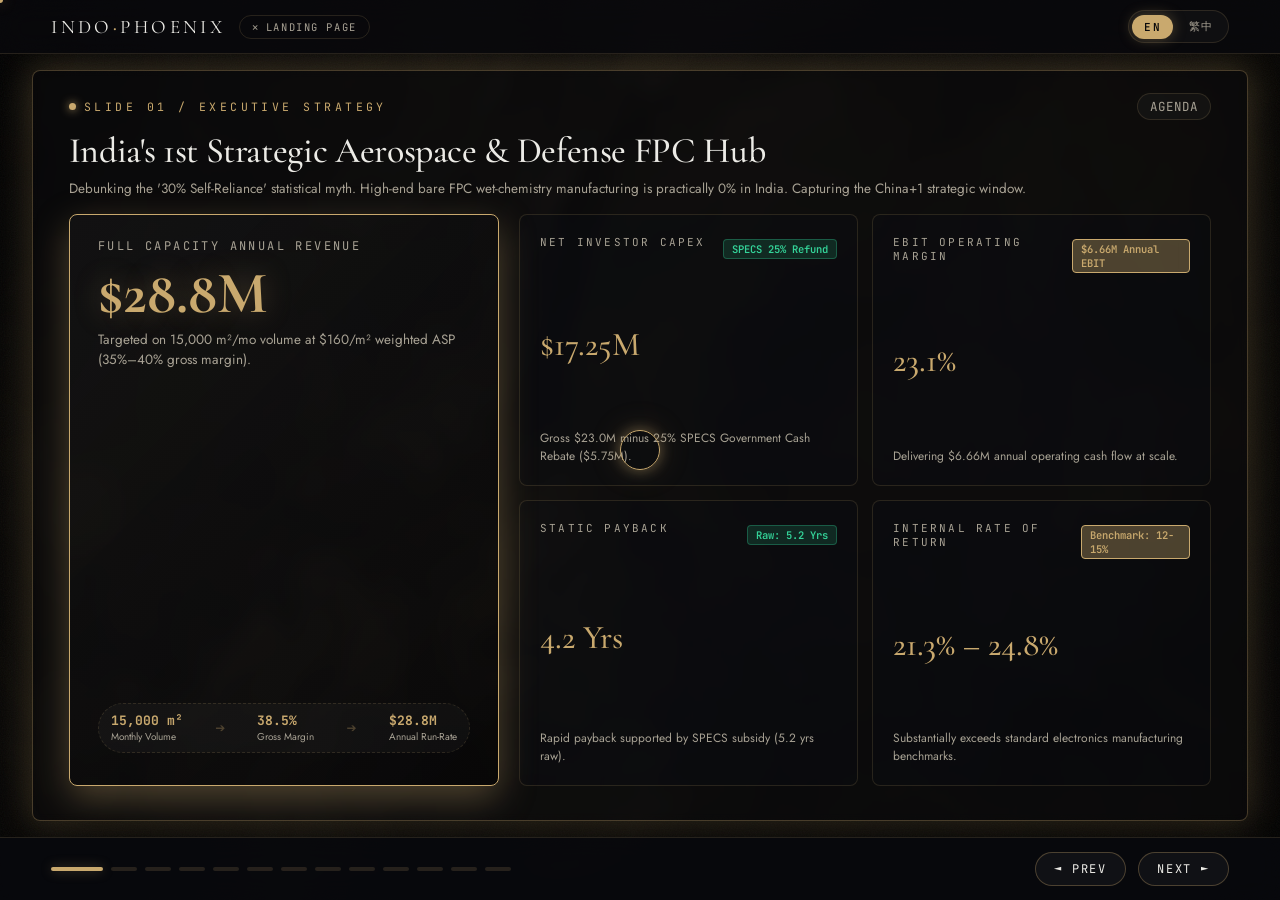
==== presentation.html @ cef413d3 "feat(presentation): hide bottom floating bar across all slides and implement Plan B desktop-only sma" ====
<!DOCTYPE html>
<html lang="en">
<head>
  <meta charset="UTF-8">
  <meta name="viewport" content="width=device-width, initial-scale=1.0">
  <title>Project Indo-Phoenix — Executive Investor Presentation (WebPPT)</title>
  
  <!-- Premium Typography -->
  <link rel="preconnect" href="https://fonts.googleapis.com">
  <link rel="preconnect" href="https://fonts.gstatic.com" crossorigin>
  <link href="https://fonts.googleapis.com/css2?family=Chakra+Petch:ital,wght@0,300;0,400;0,600;0,700;1,400&family=Cormorant+Garamond:ital,wght@0,300;0,500;0,600;1,300&family=JetBrains+Mono:ital,wght@0,300;0,400;0,600;0,700;1,400&family=Jost:wght@200;300;400;500;600;700&family=Noto+Sans+TC:wght@300;400;500;700&family=Space+Grotesk:wght@300;400;500;600;700&display=swap" rel="stylesheet">
  
  <link rel="stylesheet" href="assets/css/base.css">
  
  <style>
    /* ═══════════════════════════════════════════════════════════════
       THEME PALETTES & ADVANCED CSS VARIABLES
       ═══════════════════════════════════════════════════════════════ */
    body[data-template="a"] {
      --bg: #09090b;
      --bg-card: rgba(16, 16, 20, 0.22);
      --bg-card-hover: rgba(201, 169, 110, 0.12);
      --ink: #ecebe6;
      --ink-sub: #a8a294;
      --accent: #c9a96e;
      --accent-glow: rgba(201, 169, 110, 0.35);
      --accent-light: #f2e2c2;
      --line: rgba(201, 169, 110, 0.32);
      --line-subtle: rgba(201, 169, 110, 0.16);
      --font-display: "Cormorant Garamond", Georgia, "Noto Sans TC", serif;
      --font-body: "Jost", "Noto Sans TC", system-ui, sans-serif;
      --font-mono: "JetBrains Mono", monospace;
      --tag-radius: 999px;
      --card-radius: 8px;
    }
    
    body[data-template="b"] {
      --bg: #040813;
      --bg-card: rgba(6, 16, 32, 0.25);
      --bg-card-hover: rgba(79, 209, 197, 0.14);
      --ink: #dce7f0;
      --ink-sub: #829ab1;
      --accent: #4fd1c5;
      --accent-glow: rgba(79, 209, 197, 0.38);
      --accent-light: #a7f3d0;
      --line: rgba(79, 209, 197, 0.35);
      --line-subtle: rgba(79, 209, 197, 0.16);
      --font-display: "Space Grotesk", "Noto Sans TC", sans-serif;
      --font-body: "Space Grotesk", "Noto Sans TC", system-ui, sans-serif;
      --font-mono: "JetBrains Mono", monospace;
      --tag-radius: 3px;
      --card-radius: 3px;
    }
    
    body[data-template="c"] {
      --bg: #06070c;
      --bg-card: rgba(10, 13, 24, 0.25);
      --bg-card-hover: rgba(53, 224, 255, 0.14);
      --ink: #eaf6ff;
      --ink-sub: #7a8fa6;
      --accent: #35e0ff;
      --accent-glow: rgba(53, 224, 255, 0.4);
      --accent-light: #c084fc;
      --line: rgba(94, 214, 255, 0.32);
      --line-subtle: rgba(139, 123, 255, 0.2);
      --font-display: "Chakra Petch", "Noto Sans TC", sans-serif;
      --font-body: "Chakra Petch", "Noto Sans TC", system-ui, sans-serif;
      --font-mono: "JetBrains Mono", monospace;
      --tag-radius: 4px;
      --card-radius: 4px;
    }

    html, body {
      height: 100%;
      overflow: hidden;
      margin: 0;
      padding: 0;
    }

    body {
      background: var(--bg);
      color: var(--ink);
      font-family: var(--font-body);
      display: flex;
      flex-direction: column;
      perspective: 1400px;
      -webkit-font-smoothing: antialiased;
      transition: background 0.6s var(--ease);
    }

    #bg-canvas { position: fixed; inset: 0; width: 100%; height: 100%; z-index: -2; }
    #fx-canvas { position: fixed; inset: 0; width: 100%; height: 100%; z-index: 1; pointer-events: none; }
    .grain {
      position: fixed; inset: 0; z-index: 3; pointer-events: none; opacity: .055;
      background-image: url('data:image/svg+xml;utf8,<svg xmlns="http://www.w3.org/2000/svg" width="240" height="240"><filter id="n"><feTurbulence type="fractalNoise" baseFrequency="0.85" numOctaves="2" stitchTiles="stitch"/></filter><rect width="100%" height="100%" filter="url(%23n)"/></svg>');
    }

    /* ═══════════════════════════════════════════════════════════════
       TOP CONTROL BAR & COCKPIT NAVIGATION
       ═══════════════════════════════════════════════════════════════ */
    .deck-topbar {
      position: relative; z-index: 30;
      display: flex; align-items: center; justify-content: space-between;
      padding: 10px clamp(20px, 4vw, 56px);
      border-bottom: 1px solid var(--line-subtle);
      background: rgba(8, 9, 13, 0.75);
      backdrop-filter: blur(14px);
      -webkit-backdrop-filter: blur(14px);
      flex-shrink: 0;
    }
    .brand-group { display: flex; align-items: center; gap: 14px; }
    .brand-title {
      font-family: var(--font-display);
      font-size: 19px; letter-spacing: 0.18em; text-transform: uppercase;
      font-weight: 400; text-decoration: none; color: var(--ink);
    }
    .brand-title em { color: var(--accent); font-style: normal; font-weight: 600; }
    .btn-exit-landing {
      font-family: var(--font-mono); font-size: 10.5px; letter-spacing: 0.15em;
      text-transform: uppercase; text-decoration: none; color: var(--ink-sub);
      border: 1px solid var(--line-subtle); padding: 4px 12px;
      border-radius: var(--tag-radius); transition: all 0.3s var(--ease);
      display: flex; align-items: center; gap: 6px;
    }
    .btn-exit-landing:hover {
      color: var(--ink); border-color: var(--accent);
      background: rgba(255,255,255,0.04);
    }
    
    .deck-controls { display: flex; align-items: center; gap: 14px; }
    .control-group {
      display: flex; align-items: center; gap: 4px;
      background: rgba(255,255,255,0.03);
      padding: 3px; border-radius: 999px;
      border: 1px solid var(--line-subtle);
    }
    .btn-ctrl {
      background: transparent; border: none; color: var(--ink-sub);
      font-family: var(--font-mono); font-size: 11px; letter-spacing: 0.1em;
      padding: 5px 12px; border-radius: 999px; cursor: pointer;
      transition: all 0.3s var(--ease);
    }
    .btn-ctrl:hover { color: var(--ink); }
    .btn-ctrl.active {
      background: var(--accent); color: var(--bg); font-weight: 600;
      box-shadow: 0 0 14px var(--accent-glow);
    }

    /* ═══════════════════════════════════════════════════════════════
       STAGE & 3D HOLOGRAPHIC STAGE CONTAINER
       ═══════════════════════════════════════════════════════════════ */
    .deck-stage {
      position: relative; z-index: 10;
      flex: 1; display: flex; align-items: center; justify-content: center;
      padding: clamp(10px, 1.8vh, 24px) clamp(16px, 2.5vw, 40px);
      perspective: 1600px;
      overflow: hidden;
      min-height: 0;
    }
    .slide-wrapper {
      width: 100%; max-width: 1360px;
      height: 100%; max-height: calc(100vh - 110px);
      background: var(--bg-card);
      border: 1px solid var(--line);
      border-radius: var(--card-radius);
      box-shadow: 0 24px 80px rgba(0, 0, 0, 0.45), 0 0 36px var(--accent-glow);
      backdrop-filter: blur(4px);
      -webkit-backdrop-filter: blur(4px);
      display: flex; flex-direction: column; justify-content: space-between;
      padding: clamp(20px, 2.4vh, 36px) clamp(24px, 2.8vw, 48px);
      position: relative;
      overflow: hidden;
      transform-style: preserve-3d;
      transition: border-color 0.4s var(--ease), box-shadow 0.4s var(--ease);
    }

    #slideContent {
      flex: 1; display: flex; flex-direction: column; justify-content: space-between;
      min-height: 0;
    }

    /* Slide Header */
    .slide-meta {
      display: flex; align-items: center; justify-content: space-between;
      margin-bottom: 10px; flex-shrink: 0;
    }
    .slide-tag {
      font-family: var(--font-mono); font-size: 11.5px;
      letter-spacing: 0.3em; text-transform: uppercase; color: var(--accent);
      display: flex; align-items: center; gap: 8px;
    }
    .slide-tag::before {
      content: ""; display: inline-block; width: 7px; height: 7px;
      border-radius: 50%; background: var(--accent);
      box-shadow: 0 0 10px var(--accent);
      animation: pulseDot 2s infinite ease-in-out;
    }
    @keyframes pulseDot {
      0%, 100% { transform: scale(1); opacity: 0.8; }
      50% { transform: scale(1.4); opacity: 1; box-shadow: 0 0 14px var(--accent); }
    }
    .slide-page-num {
      font-family: var(--font-mono); font-size: 12.5px; color: var(--ink-sub);
      background: rgba(255,255,255,0.03); padding: 4px 12px;
      border-radius: var(--tag-radius); border: 1px solid var(--line-subtle);
    }

    .slide-title {
      font-family: var(--font-display);
      font-size: clamp(26px, 2.8vw, 42px);
      font-weight: 500; line-height: 1.15;
      letter-spacing: -0.01em; margin-bottom: 8px;
      color: var(--ink); flex-shrink: 0;
    }
    .slide-desc {
      font-size: clamp(13.5px, 1.05vw, 15.5px);
      color: var(--ink-sub); line-height: 1.55; max-width: 1080px;
      margin-bottom: clamp(12px, 1.6vh, 20px); flex-shrink: 0;
    }

    /* ═══════════════════════════════════════════════════════════════
       COMPONENT SYSTEM: FULL-STAGE EXPANSION & RICH TYPOGRAPHY
       ═══════════════════════════════════════════════════════════════ */
    
    /* 1. Hero Showcase (Slide 1) */
    .hero-metric-box {
      flex: 1; display: grid; grid-template-columns: 1.15fr 1.85fr; gap: 20px;
      align-items: stretch; margin-bottom: 12px; min-height: 0;
    }
    .main-anchor-stat {
      background: linear-gradient(135deg, rgba(255, 255, 255, 0.03) 0%, rgba(0, 0, 0, 0.4) 100%);
      border: 1px solid var(--accent);
      border-radius: var(--card-radius);
      padding: clamp(20px, 2.5vh, 32px) clamp(20px, 2.2vw, 30px);
      display: flex; flex-direction: column; justify-content: space-between;
      box-shadow: 0 12px 36px var(--accent-glow);
    }
    .main-stat-label {
      font-family: var(--font-mono); font-size: 12px; letter-spacing: 0.2em;
      text-transform: uppercase; color: var(--ink-sub);
    }
    .main-stat-num {
      font-family: var(--font-display);
      font-size: clamp(48px, 4.6vw, 76px);
      font-weight: 700; color: var(--accent);
      line-height: 0.95; margin: 12px 0 8px 0;
      text-shadow: 0 0 28px var(--accent-glow);
    }
    .main-stat-desc { font-size: 13.5px; color: var(--ink-sub); line-height: 1.5; }

    .sub-stat-grid {
      display: grid; grid-template-columns: repeat(2, 1fr); gap: 14px;
    }
    .stat-card {
      background: rgba(10, 15, 25, 0.2);
      border: 1px solid var(--line-subtle);
      border-radius: var(--card-radius);
      padding: clamp(16px, 2vh, 24px) 20px;
      display: flex; flex-direction: column; justify-content: space-between;
      transition: all 0.3s var(--ease);
    }
    .stat-card:hover {
      background: var(--bg-card-hover); border-color: var(--accent);
      transform: translateY(-2px); box-shadow: 0 8px 24px var(--accent-glow);
    }
    .stat-card-label {
      font-family: var(--font-mono); font-size: 11px; letter-spacing: 0.15em;
      text-transform: uppercase; color: var(--ink-sub);
    }
    .stat-card-value {
      font-family: var(--font-display);
      font-size: clamp(28px, 2.6vw, 42px);
      font-weight: 600; color: var(--ink); line-height: 1; margin: 8px 0 4px 0;
    }
    .stat-card-desc { font-size: 12px; color: var(--ink-sub); line-height: 1.45; }

    /* 2. Product Mix Visual Donut (Slide 7) */
    .product-mix-grid {
      flex: 1; display: grid; grid-template-columns: 1.25fr 1.75fr; gap: 24px;
      align-items: stretch; margin-bottom: 12px; min-height: 0;
    }
    .donut-hero-card {
      background: linear-gradient(135deg, rgba(255,255,255,0.03) 0%, rgba(0,0,0,0.4) 100%);
      border: 1px solid var(--accent); border-radius: var(--card-radius);
      padding: clamp(16px, 2vh, 24px) 24px; display: flex; flex-direction: column;
      justify-content: space-between; box-shadow: 0 12px 36px var(--accent-glow);
    }
    .donut-circle-wrap {
      display: flex; flex-direction: column; align-items: center; justify-content: center;
      margin: 4px 0; position: relative;
    }
    .donut-svg { width: clamp(180px, 15vw, 220px); height: clamp(180px, 15vw, 220px); transform: rotate(-90deg); }
    .donut-bg { fill: none; stroke: rgba(255,255,255,0.05); stroke-width: 13; }
    .donut-segment {
      fill: none; stroke-width: 13; stroke-linecap: round;
      transition: stroke-dasharray 1.2s cubic-bezier(0.16, 1, 0.3, 1);
    }
    .donut-center-text {
      position: absolute; display: flex; flex-direction: column; align-items: center; justify-content: center;
    }
    .donut-center-val {
      font-family: var(--font-display); font-size: clamp(28px, 2.5vw, 38px);
      font-weight: 700; color: var(--accent); line-height: 1; margin-bottom: 2px;
    }
    .donut-center-lbl {
      font-family: var(--font-mono); font-size: 11px; letter-spacing: 0.2em; color: var(--ink-sub); text-transform: uppercase;
    }
    .product-spec-grid {
      display: grid; grid-template-columns: 1fr; gap: 10px;
    }
    .product-spec-card {
      background: rgba(10, 15, 25, 0.2); border: 1px solid var(--line-subtle);
      border-radius: var(--card-radius); padding: clamp(12px, 1.8vh, 18px) 20px;
      display: grid; grid-template-columns: 1.3fr 1fr 1fr 1.1fr; gap: 14px;
      align-items: center; cursor: pointer; transition: all 0.25s var(--ease);
    }
    .product-spec-card:hover, .product-spec-card.active {
      background: var(--bg-card-hover); border-color: var(--accent);
      transform: translateX(4px); box-shadow: 0 4px 18px var(--accent-glow);
    }
    .spec-title-col { display: flex; align-items: center; gap: 10px; }
    .spec-dot { width: 10px; height: 10px; border-radius: 50%; flex-shrink: 0; }
    .spec-name { font-weight: 600; font-size: 14px; color: var(--ink); }
    .spec-pct { font-family: var(--font-mono); font-size: 11.5px; color: var(--ink-sub); }
    .spec-val-num { font-family: var(--font-mono); font-size: 14px; color: var(--ink); font-weight: 600; }
    .spec-val-sub { font-size: 11px; color: var(--ink-sub); }

    /* 3. Space Allocation Area Matrix Tiles (Slide 6 & Slide 8) */
    .space-matrix-grid {
      flex: 1; display: grid; grid-template-columns: repeat(3, 1fr); gap: 14px;
      margin-bottom: 12px; min-height: 0;
    }
    .space-tile-card {
      background: rgba(10, 15, 25, 0.2); border: 1px solid var(--line-subtle);
      border-radius: var(--card-radius); padding: clamp(16px, 2vh, 22px) 18px;
      display: flex; flex-direction: column; justify-content: space-between;
      cursor: pointer; transition: all 0.25s var(--ease);
      position: relative;
    }
    .space-tile-card:hover, .space-tile-card.active {
      background: var(--bg-card-hover); border-color: var(--accent);
      transform: translateY(-3px); box-shadow: 0 8px 24px var(--accent-glow);
    }
    .space-tile-top {
      display: flex; justify-content: space-between; align-items: flex-start; margin-bottom: 6px;
    }
    .space-tile-title { font-size: 14.5px; font-weight: 600; color: var(--ink); }
    .space-tile-area {
      font-family: var(--font-mono); font-size: 16px; font-weight: 700; color: var(--accent);
    }
    .space-tile-std {
      font-family: var(--font-mono); font-size: 11px; color: var(--accent-light);
      background: rgba(255,255,255,0.03); padding: 2px 8px; border-radius: 4px;
      margin-bottom: 6px; display: inline-block;
    }
    .space-tile-desc { font-size: 12.5px; color: var(--ink-sub); line-height: 1.45; }

    /* 4. OpEx Cost Composition Master Grid (Slide 10) */
    .opex-cockpit-grid {
      flex: 1; display: grid; grid-template-columns: 1fr 1fr; gap: 14px;
      margin-bottom: 12px; min-height: 0;
    }
    .opex-cost-card {
      background: rgba(10, 15, 25, 0.2); border: 1px solid var(--line-subtle);
      border-radius: var(--card-radius); padding: clamp(16px, 2vh, 22px) 20px;
      display: flex; flex-direction: column; justify-content: space-between;
      cursor: pointer; transition: all 0.25s var(--ease);
    }
    .opex-cost-card:hover, .opex-cost-card.active {
      background: var(--bg-card-hover); border-color: var(--accent);
      transform: translateY(-2px); box-shadow: 0 6px 20px var(--accent-glow);
    }
    .opex-card-head {
      display: flex; justify-content: space-between; align-items: baseline; margin-bottom: 4px;
    }
    .opex-card-title { font-size: 15px; font-weight: 600; color: var(--ink); }
    .opex-card-pct {
      font-family: var(--font-mono); font-size: 13px; font-weight: 600; color: var(--accent);
    }
    .opex-card-amount {
      font-family: var(--font-display); font-size: 28px; font-weight: 600;
      color: var(--accent); line-height: 1; margin-bottom: 6px;
    }
    .opex-bar-ratio {
      height: 8px; background: rgba(255,255,255,0.06); border-radius: 4px;
      overflow: hidden; display: flex; margin: 8px 0;
    }
    .opex-var-bar { height: 100%; background: #38bdf8; }
    .opex-fix-bar { height: 100%; background: #94a3b8; }
    .opex-ratio-labels {
      display: flex; justify-content: space-between; font-family: var(--font-mono);
      font-size: 11px; color: var(--ink-sub);
    }

    /* 3. VS Matrix (Slide 2 Market Gap Overhaul) */
    .vs-matrix {
      flex: 1; display: grid; grid-template-columns: 1fr 1fr; gap: 24px;
      margin-bottom: 12px; min-height: 0;
    }
    .vs-col {
      border-radius: var(--card-radius); padding: clamp(20px, 2.5vh, 32px) clamp(20px, 2.2vw, 30px);
      background: rgba(255, 255, 255, 0.02);
      border: 1px solid var(--line-subtle);
      display: flex; flex-direction: column; justify-content: space-between;
      transition: all 0.3s var(--ease);
    }
    .vs-col.bad { border-left: 5px solid #ef4444; }
    .vs-col.good {
      border-left: 5px solid var(--accent);
      background: linear-gradient(135deg, rgba(79, 209, 197, 0.06) 0%, rgba(0,0,0,0.35) 100%);
      box-shadow: 0 10px 36px var(--accent-glow);
    }
    .vs-header {
      font-family: var(--font-mono); font-size: 14px; font-weight: 700;
      letter-spacing: 0.15em; text-transform: uppercase; margin-bottom: 16px;
      display: flex; align-items: center; justify-content: space-between;
    }
    .vs-list { list-style: none; display: flex; flex-direction: column; gap: 16px; flex: 1; justify-content: space-around; }
    .vs-item {
      display: flex; align-items: flex-start; gap: 14px;
      font-size: clamp(13.5px, 1.05vw, 15px); line-height: 1.55; color: var(--ink-sub);
    }
    .vs-item strong { color: var(--ink); font-weight: 600; }
    .vs-badge {
      font-family: var(--font-mono); font-size: 11.5px; padding: 4px 10px;
      border-radius: var(--tag-radius); flex-shrink: 0; font-weight: 700;
      letter-spacing: 0.05em; text-transform: uppercase;
    }
    .badge-bad { background: rgba(239, 68, 68, 0.18); color: #f87171; border: 1px solid rgba(239,68,68,0.4); }
    .badge-good { background: var(--accent-glow); color: var(--accent); border: 1px solid var(--accent); }

    /* 4. CapEx & SPECS Comparison Master Cockpit (Slide 9 Overhaul) */
    .capex-cockpit-grid {
      flex: 1; display: grid; grid-template-columns: 1fr; gap: 10px;
      margin-bottom: 12px; min-height: 0;
    }
    .capex-row-card {
      background: rgba(10, 15, 25, 0.2); border: 1px solid var(--line-subtle);
      border-radius: var(--card-radius); padding: clamp(12px, 1.8vh, 18px) 20px;
      display: grid; grid-template-columns: 1.4fr 1fr 1fr 1fr 1.1fr; gap: 14px;
      align-items: center; cursor: pointer; transition: all 0.25s var(--ease);
    }
    .capex-row-card:hover, .capex-row-card.active {
      background: var(--bg-card-hover); border-color: var(--accent);
      transform: translateX(4px); box-shadow: 0 4px 18px var(--accent-glow);
    }
    .capex-title-block { display: flex; align-items: center; gap: 12px; }
    .capex-icon { font-size: 18px; color: var(--accent); }
    .capex-title { font-size: 14.5px; font-weight: 600; color: var(--ink); }
    .capex-pct { font-family: var(--font-mono); font-size: 11.5px; color: var(--ink-sub); }
    .capex-val-col { display: flex; flex-direction: column; }
    .capex-val-num { font-family: var(--font-mono); font-size: 14.5px; font-weight: 600; color: var(--ink); }
    .capex-val-sub { font-size: 11px; color: var(--ink-sub); }
    .capex-val-num.accent { color: var(--accent); font-weight: 700; }
    .capex-val-num.subsidy { color: #34d399; font-weight: 700; }

    /* 5. BEP Master Cockpit (Slide 11 Overhaul) */
    .bep-cockpit-grid {
      flex: 1; display: grid; grid-template-columns: 1.15fr 2fr; gap: 20px;
      align-items: stretch; margin-bottom: 12px; min-height: 0;
    }
    .gauge-card-master {
      background: linear-gradient(135deg, rgba(255,255,255,0.03) 0%, rgba(0,0,0,0.4) 100%);
      border: 1px solid var(--accent); border-radius: var(--card-radius);
      padding: clamp(16px, 2vh, 24px) 20px; display: flex; flex-direction: column;
      justify-content: space-between; box-shadow: 0 12px 36px var(--accent-glow);
      position: relative; overflow: hidden;
    }
    .gauge-card-master::after {
      content: ""; position: absolute; inset: 0;
      background: radial-gradient(circle at top right, var(--accent-glow), transparent 70%);
      pointer-events: none;
    }
    .gauge-main-wrap {
      display: flex; flex-direction: column; align-items: center; justify-content: center;
      margin: 4px 0;
    }
    .gauge-circle {
      position: relative; width: 170px; height: 85px; overflow: hidden;
      display: flex; align-items: flex-end; justify-content: center;
    }
    .gauge-arc {
      width: 170px; height: 170px; border-radius: 50%;
      border: 14px solid rgba(255,255,255,0.05);
      border-top-color: var(--accent); border-left-color: var(--accent);
      position: absolute; top: 0; left: 0;
      transform: rotate(-45deg);
      box-shadow: 0 0 24px var(--accent-glow);
      transition: transform 1.2s cubic-bezier(0.16, 1, 0.3, 1);
    }
    .gauge-value {
      font-family: var(--font-display); font-size: 36px; font-weight: 600;
      color: var(--accent); line-height: 1; z-index: 2; margin-bottom: 4px;
    }
    .gauge-threshold-text {
      font-family: var(--font-mono); font-size: 11px; letter-spacing: 0.15em;
      text-transform: uppercase; color: var(--accent-light); margin-top: 6px;
      text-align: center;
    }

    /* BEP Sensitivity Slider */
    .slider-box {
      margin-top: 10px; padding-top: 10px; border-top: 1px solid rgba(255,255,255,0.08);
    }
    .slider-header {
      display: flex; justify-content: space-between; font-family: var(--font-mono);
      font-size: 11px; color: var(--ink-sub); margin-bottom: 6px;
    }
    .slider-header strong { color: var(--accent); }
    .cockpit-slider {
      width: 100%; -webkit-appearance: none; appearance: none;
      height: 6px; border-radius: 3px; background: rgba(255,255,255,0.1);
      outline: none; transition: background 0.3s;
    }
    .cockpit-slider::-webkit-slider-thumb {
      -webkit-appearance: none; appearance: none;
      width: 16px; height: 16px; border-radius: 50%;
      background: var(--accent); cursor: pointer;
      box-shadow: 0 0 10px var(--accent);
    }
    .slider-result-row {
      display: flex; justify-content: space-between; font-family: var(--font-mono);
      font-size: 11px; color: var(--ink-sub); margin-top: 6px;
    }
    .slider-result-row strong { color: var(--ink); }

    /* 6 Mini Metrics Grid */
    .cockpit-cards-grid {
      display: grid; grid-template-columns: repeat(3, 1fr); gap: 12px;
    }
    .cockpit-mini-card {
      background: rgba(10, 15, 25, 0.2);
      border: 1px solid var(--line-subtle);
      border-radius: var(--card-radius);
      padding: clamp(12px, 1.6vh, 18px) 16px; display: flex; flex-direction: column;
      justify-content: space-between; cursor: pointer;
      transition: all 0.25s var(--ease); position: relative;
    }
    .cockpit-mini-card:hover, .cockpit-mini-card.active {
      background: var(--bg-card-hover); border-color: var(--accent);
      transform: translateY(-2px); box-shadow: 0 6px 20px var(--accent-glow);
    }
    .cockpit-mini-card.active::before {
      content: ""; position: absolute; top: 0; left: 0; right: 0; height: 2px;
      background: var(--accent); box-shadow: 0 0 8px var(--accent);
    }
    .mini-card-header {
      display: flex; justify-content: space-between; align-items: flex-start;
      margin-bottom: 4px;
    }
    .mini-card-label {
      font-family: var(--font-mono); font-size: 10.5px; letter-spacing: 0.15em;
      text-transform: uppercase; color: var(--ink-sub);
    }
    .mini-card-val {
      font-family: var(--font-display); font-size: clamp(22px, 2vw, 28px);
      font-weight: 600; color: var(--accent); line-height: 1; margin-bottom: 4px;
    }
    .mini-card-sub { font-size: 11.5px; color: var(--ink-sub); line-height: 1.35; }

    /* Non-intrusive Contextual Floating Explanation Box */
    
    /* Completely Hide Bottom Floating Explanation Bar (0% layout space used) */
    .cockpit-floating-bar { display: none !important; }

    /* Desktop Smart Hover Tooltip Balloon (Plan B - Zero layout consumption) */
    .card-smart-tooltip {
      position: absolute; bottom: calc(100% + 10px); left: 50%; transform: translateX(-50%) translateY(4px);
      width: clamp(260px, 24vw, 320px); background: rgba(10, 14, 24, 0.95);
      border: 1px solid var(--accent); border-radius: 8px; padding: 10px 14px;
      box-shadow: 0 12px 32px rgba(0,0,0,0.8), 0 0 20px var(--accent-glow);
      backdrop-filter: blur(12px); -webkit-backdrop-filter: blur(12px);
      opacity: 0; pointer-events: none; transition: all 0.25s var(--ease);
      z-index: 50; text-align: left;
    }
    .card-smart-tooltip::after {
      content: ''; position: absolute; top: 100%; left: 50%; transform: translateX(-50%);
      border-width: 6px; border-style: solid;
      border-color: var(--accent) transparent transparent transparent;
    }
    .tooltip-tag {
      font-family: var(--font-mono); font-size: 9.5px; color: var(--accent);
      letter-spacing: 0.1em; text-transform: uppercase; margin-bottom: 4px; display: flex; align-items: center; gap: 4px;
    }
    .tooltip-text { font-size: 11.5px; color: var(--ink); line-height: 1.45; }

    @media (hover: hover) and (pointer: fine) {
      .feature-card-item:hover .card-smart-tooltip,
      .product-spec-card:hover .card-smart-tooltip,
      .space-tile-card:hover .card-smart-tooltip,
      .opex-cost-card:hover .card-smart-tooltip,
      .capex-row-card:hover .card-smart-tooltip,
      .cockpit-mini-card:hover .card-smart-tooltip {
        opacity: 1; transform: translateX(-50%) translateY(0); pointer-events: auto;
      }
    }
    @media (hover: none), (pointer: coarse), (max-width: 768px) {
      .card-smart-tooltip { display: none !important; }
    }

    .cockpit-floating-bar {
      margin-top: 10px; background: linear-gradient(90deg, rgba(201,169,110,0.08) 0%, rgba(20,24,36,0.5) 100%);
      border: 1px solid var(--line-subtle); border-left: 3px solid var(--accent);
      border-radius: var(--card-radius); padding: 10px 18px;
      display: flex; align-items: center; gap: 14px;
      transition: all 0.3s var(--ease); flex-shrink: 0;
    }
    .floating-bar-icon {
      font-size: 16px; color: var(--accent); flex-shrink: 0;
    }
    .floating-bar-text {
      font-size: 13px; color: var(--ink-sub); line-height: 1.5;
    }
    .floating-bar-text strong { color: var(--ink); font-weight: 600; }

    /* 6. Multi-Step Flow Pipeline & Roadmap Timeline (Slide 12) */
    .flow-pipeline {
      flex: 1; display: grid; grid-template-columns: repeat(4, 1fr); gap: 14px;
      margin-bottom: 12px; min-height: 0;
    }
    .flow-card {
      background: rgba(255, 255, 255, 0.02);
      border: 1px solid var(--line-subtle);
      border-radius: var(--card-radius); padding: clamp(18px, 2.2vh, 26px) 18px;
      display: flex; flex-direction: column; justify-content: space-between;
      position: relative; transition: all 0.3s var(--ease);
    }
    .flow-card:hover {
      background: var(--bg-card-hover); border-color: var(--accent);
      transform: translateY(-4px); box-shadow: 0 10px 30px var(--accent-glow);
    }
    .flow-step-num {
      font-family: var(--font-mono); font-size: 26px; font-weight: 700;
      color: var(--accent); line-height: 1; margin-bottom: 8px; opacity: 0.9;
    }
    .flow-title { font-size: 15px; font-weight: 600; margin-bottom: 6px; color: var(--ink); }
    .flow-desc { font-size: 13px; color: var(--ink-sub); line-height: 1.5; }

    /* 6. Feature Cards Grid (Slide 3 Market Verticals, Slide 4 Moats, Slide 5 AI) */
    .feature-cards-grid {
      flex: 1; display: grid; grid-template-columns: repeat(auto-fit, minmax(280px, 1fr)); gap: clamp(10px, 1.4vw, 16px);
      margin-bottom: clamp(6px, 1vh, 12px); min-height: 0;
    }
    .feature-card-item {
      background: rgba(10, 15, 25, 0.2); border: 1px solid var(--line-subtle);
      border-radius: var(--card-radius); padding: clamp(12px, 1.6vh, 20px) clamp(14px, 1.5vw, 20px);
      display: flex; flex-direction: column; justify-content: space-between;
      cursor: pointer; transition: all 0.25s var(--ease); min-height: 0; position: relative;
    }
    .feature-card-item:hover, .feature-card-item.active {
      background: var(--bg-card-hover); border-color: var(--accent);
      transform: translateY(-3px); box-shadow: 0 8px 24px var(--accent-glow);
    }
    .feature-card-top { display: flex; align-items: center; justify-content: space-between; margin-bottom: 6px; }
    .feature-card-icon { font-size: 20px; display: flex; align-items: center; }
    .feature-card-tag { font-family: var(--font-mono); font-size: 10.5px; color: var(--accent); background: rgba(255,255,255,0.04); padding: 2px 8px; border-radius: 4px; }
    .feature-card-title { font-size: clamp(14px, 1.2vw, 16px); font-weight: 600; color: var(--ink); margin-bottom: 4px; }
    .feature-card-desc { font-size: clamp(11.5px, 0.95vw, 13px); color: var(--ink-sub); line-height: 1.45; }

    /* Non-Fullscreen Vertical Space Defense */
    @media (max-height: 860px) {
      .slide-desc { margin-bottom: 6px; font-size: 12.5px; line-height: 1.35; }
      .agenda-matrix-grid { gap: 8px; margin-bottom: 6px; }
      .agenda-act-card { padding: 8px 14px; }
      .agenda-act-head { margin-bottom: 2px; }
      .agenda-act-badge { font-size: 9.5px; padding: 1px 6px; }
      .agenda-act-title { font-size: 13.5px; margin-bottom: 2px; }
      .agenda-act-desc { font-size: 11px; line-height: 1.3; }
      .agenda-act-subitems { margin-top: 4px; padding-top: 4px; gap: 2px; }
      .agenda-subitem { font-size: 10px; }
      .blueprint-thumb-box { height: 75px; margin: 4px 0; }
      .buyer-pills-row { margin: 4px 0; gap: 4px; }
      .buyer-pill { font-size: 9.5px; padding: 2px 5px; }
      .buyer-data-matrix { margin-top: 4px; padding: 4px 6px; }
      .buyer-data-val { font-size: 11.5px; }
      .buyer-data-lbl { font-size: 9px; }
      .cockpit-floating-bar { padding: 5px 12px; margin-top: 4px; }
      .floating-bar-text { font-size: 11.5px; }
    }

    /* 7. Action Hub Call-To-Action Box (Slide 13) */
    .cta-hub-box {
      flex: 1; background: linear-gradient(135deg, rgba(201,169,110,.12) 0%, rgba(20,20,28,.8) 100%);
      border: 1px solid var(--accent); border-radius: var(--card-radius);
      padding: clamp(24px, 3.5vh, 48px) 36px; display: flex; flex-direction: column; align-items: center;
      justify-content: center; text-align: center; box-shadow: 0 16px 48px var(--accent-glow);
      margin-bottom: 12px; min-height: 0;
    }
    .cta-hub-title { font-family: var(--font-display); font-size: clamp(28px, 2.8vw, 38px); color: var(--ink); margin-bottom: 14px; }
    .cta-hub-desc { font-size: 15.5px; color: var(--ink-sub); max-width: 780px; line-height: 1.7; margin-bottom: 28px; }
    .cta-btn-group { display: flex; gap: 16px; flex-wrap: wrap; justify-content: center; }
    .btn-cta-primary {
      background: var(--accent); color: var(--bg); font-family: var(--font-mono);
      font-size: 12px; font-weight: 600; letter-spacing: 0.15em; text-transform: uppercase;
      padding: 12px 28px; border-radius: var(--tag-radius); border: none; cursor: pointer;
      box-shadow: 0 0 20px var(--accent-glow); transition: all 0.3s var(--ease);
      text-decoration: none;
    }
    .btn-cta-primary:hover { background: #fff; color: #000; box-shadow: 0 0 28px rgba(255,255,255,0.7); }

    /* Slide 01 Mini KPI Pathway & Benchmark Badges */
    .mini-kpi-pathway {
      display: flex; align-items: center; justify-content: space-between;
      background: rgba(255,255,255,0.03); border: 1px dashed var(--line-subtle);
      border-radius: var(--tag-radius); padding: 8px 12px; margin: 10px 0;
    }
    .kpi-step { display: flex; flex-direction: column; }
    .kpi-step-val { font-family: var(--font-mono); font-size: 13px; font-weight: 700; color: var(--accent); }
    .kpi-step-lbl { font-size: 10px; color: var(--ink-sub); }
    .kpi-arrow { color: var(--line); font-size: 12px; }

    .stat-benchmark-tag {
      font-family: var(--font-mono); font-size: 10.5px; font-weight: 600;
      padding: 2px 8px; border-radius: 4px; display: inline-flex; align-items: center; gap: 4px;
      margin-top: 4px;
    }
    .tag-positive { background: rgba(52, 211, 153, 0.15); color: #34d399; border: 1px solid rgba(52, 211, 153, 0.3); }
    .tag-accent { background: var(--accent-glow); color: var(--accent); border: 1px solid var(--accent); }

    /* Slide 02 Visual Comparison Bars & Metrics Meter */
    .vs-metric-row {
      display: flex; flex-direction: column; gap: 4px; margin-top: 6px;
    }
    .vs-bar-track {
      width: 100%; height: 6px; background: rgba(255,255,255,0.04);
      border-radius: 3px; overflow: hidden; position: relative;
    }
    .vs-bar-bad { height: 100%; width: 90%; background: #ef4444; border-radius: 3px; }
    .vs-bar-good { height: 100%; width: 15%; background: var(--accent); border-radius: 3px; box-shadow: 0 0 10px var(--accent); }

    /* Slide 03 Buyer Logos, Demand Pills & Target Metrics */
    .buyer-category-block { margin: 6px 0; }
    .buyer-category-lbl { font-family: var(--font-mono); font-size: 10px; color: var(--accent); letter-spacing: 0.1em; text-transform: uppercase; margin-bottom: 4px; }
    .buyer-pills-row {
      display: flex; flex-wrap: wrap; gap: 4px; margin-bottom: 6px;
    }
    .buyer-pill {
      font-family: var(--font-mono); font-size: 10.5px; font-weight: 600;
      background: rgba(255,255,255,0.04); border: 1px solid var(--line-subtle);
      padding: 2px 7px; border-radius: 4px; color: var(--ink);
      transition: all 0.2s var(--ease);
    }
    .buyer-pill:hover { border-color: var(--accent); background: rgba(255,255,255,0.08); }
    .buyer-pill.tier1 { border-color: rgba(201,169,110,0.5); color: var(--accent); background: var(--accent-glow); }
    .buyer-pill.ems { border-color: rgba(56,189,248,0.4); color: #38bdf8; background: rgba(56,189,248,0.08); }

    /* CAD Blueprint Sample Preview Thumbnails (Slide 03) - Elastic Responsive */
    .blueprint-thumb-box {
      width: 100%; height: clamp(75px, 11vh, 125px); border-radius: 6px; overflow: hidden;
      margin: clamp(6px, 1vh, 10px) 0; border: 1px solid var(--line-subtle); position: relative;
      background: #020617; cursor: zoom-in;
    }
    .blueprint-thumb-img {
      width: 100%; height: 100%; object-fit: cover; object-position: center;
      transition: transform 0.4s var(--ease), opacity 0.3s var(--ease); opacity: 0.88;
    }
    .blueprint-thumb-box:hover .blueprint-thumb-img {
      transform: scale(1.04); opacity: 1;
    }
    .blueprint-zoom-badge {
      position: absolute; bottom: 4px; right: 6px;
      font-family: var(--font-mono); font-size: 9.5px;
      background: rgba(0,0,0,0.8); color: var(--accent);
      padding: 2px 6px; border-radius: 3px; border: 1px solid var(--line-subtle);
      pointer-events: none;
    }

    /* Full-Screen Sample Image Lightbox Modal */
    .image-modal-backdrop {
      position: fixed; inset: 0; z-index: 120;
      background: rgba(0, 0, 0, 0.88); backdrop-filter: blur(16px);
      -webkit-backdrop-filter: blur(16px);
      display: flex; align-items: center; justify-content: center;
      padding: 24px; opacity: 0; pointer-events: none;
      transition: opacity 0.35s var(--ease);
    }
    .image-modal-backdrop.is-open {
      opacity: 1; pointer-events: auto;
    }
    .image-modal-card {
      max-width: 92vw; max-height: 90vh;
      background: rgba(10, 12, 18, 0.95);
      border: 1px solid var(--accent); border-radius: var(--card-radius);
      box-shadow: 0 24px 80px rgba(0, 0, 0, 0.9), 0 0 40px var(--accent-glow);
      padding: 16px; position: relative; display: flex; flex-direction: column;
      align-items: center;
    }
    .image-modal-img {
      max-width: 88vw; max-height: 78vh; object-fit: contain;
      border-radius: 6px; border: 1px solid rgba(255,255,255,0.08);
    }
    .image-modal-caption {
      font-family: var(--font-mono); font-size: 12px; color: var(--accent);
      margin-top: 10px; letter-spacing: 0.1em;
    }

    /* Top Nav Agenda Quick Jump Button */
    .btn-agenda-quick {
      display: flex; align-items: center; gap: 6px;
      background: rgba(255,255,255,0.04); border: 1px solid var(--line-subtle);
      color: var(--ink-sub); font-family: var(--font-mono); font-size: 11px;
      padding: 5px 12px; border-radius: 999px; cursor: pointer;
      transition: all 0.3s var(--ease); margin-right: 8px;
    }
    .btn-agenda-quick:hover {
      background: var(--accent-glow); border-color: var(--accent); color: var(--accent);
    }
    .buyer-data-matrix {
      display: grid; grid-template-columns: 1fr 1fr; gap: 8px;
      background: rgba(0,0,0,0.25); border: 1px solid var(--line-subtle);
      border-radius: 6px; padding: 8px 10px; margin-top: 10px;
    }
    .buyer-data-item { display: flex; flex-direction: column; }
    .buyer-data-val { font-family: var(--font-mono); font-size: 13px; font-weight: 700; color: var(--accent); }
    .buyer-data-lbl { font-size: 10.5px; color: var(--ink-sub); }

    /* Card Detail Hover Indicator & Interactive Modal */
    .stat-card.has-info, .main-anchor-stat.has-info, .flow-card.has-info {
      cursor: pointer; position: relative;
    }
    .info-hint-icon {
      position: absolute; top: 12px; right: 12px;
      font-size: 11px; font-family: var(--font-mono); color: var(--accent);
      background: rgba(255,255,255,0.04); border: 1px solid var(--line-subtle);
      width: 20px; height: 20px; border-radius: 50%; display: flex;
      align-items: center; justify-content: center; opacity: 0.7;
      transition: all 0.3s var(--ease);
    }
    .stat-card:hover .info-hint-icon, .main-anchor-stat:hover .info-hint-icon {
      opacity: 1; border-color: var(--accent); background: var(--accent); color: var(--bg);
      box-shadow: 0 0 10px var(--accent-glow);
    }

    /* Executive Detail Modal Overlay */
    .deck-modal-backdrop {
      position: fixed; inset: 0; z-index: 100;
      background: rgba(0, 0, 0, 0.75); backdrop-filter: blur(12px);
      -webkit-backdrop-filter: blur(12px);
      display: flex; align-items: center; justify-content: center;
      padding: 24px; opacity: 0; pointer-events: none;
      transition: opacity 0.35s var(--ease);
    }
    .deck-modal-backdrop.is-open {
      opacity: 1; pointer-events: auto;
    }
    .deck-modal-card {
      width: 100%; max-width: 640px;
      background: linear-gradient(135deg, rgba(20, 24, 36, 0.95) 0%, rgba(10, 12, 18, 0.98) 100%);
      border: 1px solid var(--accent);
      border-radius: var(--card-radius);
      box-shadow: 0 24px 80px rgba(0, 0, 0, 0.8), 0 0 40px var(--accent-glow);
      padding: 36px 32px; position: relative;
      transform: scale(0.92) translateY(20px);
      transition: transform 0.35s var(--ease);
    }
    .deck-modal-backdrop.is-open .deck-modal-card {
      transform: scale(1) translateY(0);
    }
    .modal-close-btn {
      position: absolute; top: 18px; right: 18px;
      background: transparent; border: 1px solid var(--line-subtle);
      color: var(--ink-sub); font-family: var(--font-mono); font-size: 13px;
      width: 32px; height: 32px; border-radius: 50%; cursor: pointer;
      display: flex; align-items: center; justify-content: center;
      transition: all 0.3s var(--ease);
    }
    .modal-close-btn:hover {
      border-color: var(--accent); color: var(--ink); background: rgba(255,255,255,0.06);
    }
    .modal-tag {
      font-family: var(--font-mono); font-size: 11px; letter-spacing: 0.25em;
      text-transform: uppercase; color: var(--accent); margin-bottom: 10px;
    }
    .modal-title {
      font-family: var(--font-display); font-size: 28px; font-weight: 500;
      color: var(--ink); margin-bottom: 16px; line-height: 1.2;
    }
    .modal-stat-badge {
      display: inline-flex; align-items: baseline; gap: 8px;
      background: rgba(255,255,255,0.04); border: 1px solid var(--line-subtle);
      padding: 8px 16px; border-radius: var(--tag-radius); margin-bottom: 20px;
    }
    .modal-stat-badge .val {
      font-family: var(--font-display); font-size: 30px; color: var(--accent); font-weight: 600;
    }
    .modal-stat-badge .lbl {
      font-family: var(--font-mono); font-size: 11.5px; color: var(--ink-sub); text-transform: uppercase;
    }
    .modal-body-text {
      font-size: 14.5px; color: var(--ink-sub); line-height: 1.7;
      padding-top: 16px; border-top: 1px solid rgba(255,255,255,0.08);
    }
    .modal-body-text strong { color: var(--ink); font-weight: 500; }
    .modal-source-ref {
      margin-top: 20px; font-family: var(--font-mono); font-size: 11px;
      color: var(--accent); opacity: 0.85; display: flex; align-items: center; gap: 6px;
    }

    /* Generic Card */
    .stat-card {
      background: rgba(10, 15, 25, 0.18);
      border: 1px solid var(--line-subtle);
      border-radius: var(--card-radius);
      padding: 20px; transition: all 0.3s var(--ease);
      display: flex; flex-direction: column; justify-content: space-between;
    }
    .stat-card:hover {
      background: var(--bg-card-hover); border-color: var(--accent);
      transform: translateY(-3px); box-shadow: 0 8px 24px var(--accent-glow);
    }
    .stat-card-label {
      font-family: var(--font-mono); font-size: 11px;
      letter-spacing: 0.2em; text-transform: uppercase; color: var(--ink-sub);
      margin-bottom: 8px;
    }
    .stat-card-value {
      font-family: var(--font-display); font-size: clamp(28px, 2.6vw, 38px);
      font-weight: 500; color: var(--accent); line-height: 1.0; margin-bottom: 8px;
      display: flex; align-items: baseline;
    }
    .stat-card-unit {
      font-size: 13px; font-weight: 300; color: var(--ink-sub); margin-left: 6px;
      font-family: var(--font-body);
    }
    .stat-card-desc { font-size: 12px; color: var(--ink-sub); line-height: 1.45; }

    /* ═══════════════════════════════════════════════════════════════
       DECK NAVIGATION FOOTER
       ═══════════════════════════════════════════════════════════════ */
    .deck-footer {
      position: relative; z-index: 30;
      display: flex; align-items: center; justify-content: space-between;
      padding: 14px clamp(20px, 4vw, 56px);
      background: rgba(8, 9, 13, 0.85);
      border-top: 1px solid var(--line-subtle);
      backdrop-filter: blur(12px);
    }
    .timeline-steps { display: flex; align-items: center; gap: 8px; }
    .step-pill {
      height: 4px; border-radius: 2px;
      background: var(--line-subtle); width: 26px;
      transition: all 0.4s var(--ease); cursor: pointer;
    }
    .step-pill.active {
      background: var(--accent); width: 52px;
      box-shadow: 0 0 12px var(--accent-glow);
    }
    .nav-actions { display: flex; align-items: center; gap: 12px; }
    .btn-nav {
      background: rgba(255, 255, 255, 0.04);
      border: 1px solid var(--line);
      color: var(--ink);
      font-family: var(--font-mono); font-size: 12px; letter-spacing: 0.15em;
      padding: 8px 18px; border-radius: var(--tag-radius);
      cursor: pointer; transition: all 0.3s var(--ease);
    }
    .btn-nav:hover {
      background: var(--accent); color: var(--bg);
      box-shadow: 0 0 16px var(--accent-glow);
    }
  </style>
</head>
<body data-template="a">
  <canvas id="bg-canvas"></canvas>
  <canvas id="fx-canvas"></canvas>
  <div class="grain"></div>

  <!-- Top Control Bar -->
  <header class="deck-topbar">
    <div class="brand-group">
      <a class="brand-title" href="index.html">INDO<em>·</em>PHOENIX</a>
      <a class="btn-exit-landing" id="btnExitLanding" href="template-a.html">✕ <span data-i18n="exitLanding">Landing Page</span></a>
    </div>

    <div class="deck-controls">
      <!-- Bilingual Language Toggle (Preserves active theme) -->
      <div class="control-group">
        <button class="btn-ctrl active" id="btn-lang-en" onclick="setLang('en')">EN</button>
        <button class="btn-ctrl" id="btn-lang-zh" onclick="setLang('zh')">繁中</button>
      </div>
    </div>
  </header>

  <!-- Presentation Stage Area -->
  <main class="deck-stage">
    <div class="slide-wrapper" id="slideWrapper">
      <div class="scan-beam" id="scanBeam"></div>
      
      <!-- Dynamic Slide Content (10 Distinct Archetypes) -->
      <div id="slideContent"></div>
    </div>
  </main>

  <!-- Executive Detail Modal Container -->
  <div class="deck-modal-backdrop" id="deckModal" onclick="closeDetailModal(event)">
    <div class="deck-modal-card" onclick="event.stopPropagation()">
      <button class="modal-close-btn" onclick="closeDetailModal()">✕</button>
      <div class="modal-tag" id="modalTag">EXECUTIVE NOTE / 決策指標依據</div>
      <div class="modal-title" id="modalTitle">Financial Indicator</div>
      <div class="modal-stat-badge">
        <span class="val" id="modalVal">$0</span>
        <span class="lbl" id="modalLbl">BENCHMARK</span>
      </div>
      <div class="modal-body-text" id="modalText">
        Strategic Explanation text from Google Sheet FPC Factory Model.
      </div>
      <div class="modal-source-ref">
        <span>●</span>
        <span id="modalSource">FPC Factory Model SSOT</span>
      </div>
    </div>
  </div>

  <!-- High-Res Sample Image Lightbox Modal -->
  <div class="image-modal-backdrop" id="imageModal" onclick="closeImageModal(event)">
    <div class="image-modal-card" onclick="event.stopPropagation()">
      <button class="modal-close-btn" onclick="closeImageModal()">✕</button>
      <img id="imageModalImg" class="image-modal-img" src="" alt="High Res Sample" />
      <div id="imageModalCaption" class="image-modal-caption">SAMPLE PREVIEW</div>
    </div>
  </div>

  <!-- Deck Navigation Footer -->
  <footer class="deck-footer">
    <div class="timeline-steps" id="timelineSteps"></div>
    <div class="nav-actions">
      <button class="btn-nav" onclick="prevSlide()" data-i18n="btnPrev">◄ PREV</button>
      <button class="btn-nav" onclick="nextSlide()" data-i18n="btnNext">NEXT ►</button>
    </div>
  </footer>

  <!-- Core Libraries -->
  <script src="https://cdnjs.cloudflare.com/ajax/libs/three.js/r128/three.min.js"></script>
  <script src="https://cdnjs.cloudflare.com/ajax/libs/gsap/3.12.5/gsap.min.js"></script>
  <script src="assets/js/data.js"></script>
  <script src="assets/js/content-engine.js"></script>
  <script src="assets/js/app.js"></script>

  <!-- Dynamic SSOT Presentation Deck Engine -->
  <script>
    // SSOT Data Accessor
    function getLiveStat(key, fallback) {
      if (window.IPX_DATA && window.IPX_DATA.stats && window.IPX_DATA.stats[key] !== undefined) {
        return window.IPX_DATA.stats[key];
      }
      return fallback;
    }

    function getI18NDeck() {
      const revAnnual = (getLiveStat("annualRevenue", 28800000) / 1000000).toFixed(1);
      const capMonthly = Number(getLiveStat("capacityMonthlyM2", 15000)).toLocaleString();
      const capAnnual = Number(getLiveStat("annualVolumeM2", 180000)).toLocaleString();
      const weightedPrice = getLiveStat("weightedPrice", 160);
      const netCapEx = (getLiveStat("netCapex", 17250000) / 1000000).toFixed(2);
      const totCapEx = (getLiveStat("totalCapex", 23000000) / 1000000).toFixed(1);
      const specsSub = (getLiveStat("specsSubsidy", 5750000) / 1000000).toFixed(2);
      const ebitMarg = Number(getLiveStat("ebitMargin", 23.1)).toFixed(1);
      const ebitMo = (getLiveStat("ebitMonthly", 555000) / 1000).toFixed(0);
      const opexMo = (getLiveStat("monthlyOpex", 1845000) / 1000000).toFixed(3);
      const bepUtil = Number(getLiveStat("bep", 50.8)).toFixed(1);
      const bepRev = (getLiveStat("bepRevenue", 1218543) / 1000000).toFixed(2);
      const irrRange = `${getLiveStat("irrLow", 21.3)}% – ${getLiveStat("irrHigh", 24.8)}%`;
      const paybackYrs = getLiveStat("payback", 4.2);
      const paybackNoSub = getLiveStat("paybackRaw", 5.2);
      const totalArea = Number(getLiveStat("factoryArea", 13000)).toLocaleString();

      return {
        en: {
          exitLanding: "Landing Page",
          btnPrev: "◄ PREV",
          btnNext: "NEXT ►",
          slides: [
            // Slide 01: Executive Vision & Anchor
            {
              type: "hero-showcase",
              tag: "SLIDE 01 / EXECUTIVE STRATEGY",
              title: "India's 1st Strategic Aerospace & Defense FPC Hub",
              desc: "Debunking the '30% Self-Reliance' statistical myth. High-end bare FPC wet-chemistry manufacturing is practically 0% in India. Capturing the China+1 strategic window.",
              mainStat: { 
                label: "Full Capacity Annual Revenue", 
                val: `$${revAnnual}M`, 
                desc: `Targeted on ${capMonthly} m²/mo volume at $${weightedPrice}/m² weighted ASP (35%–40% gross margin).`,
                kpiSteps: [
                  { val: "15,000 m²", lbl: "Monthly Volume" },
                  { val: "38.5%", lbl: "Gross Margin" },
                  { val: "$28.8M", lbl: "Annual Run-Rate" }
                ]
              },
              subStats: [
                { 
                  label: "Net Investor CapEx", 
                  val: `$${netCapEx}M`, 
                  tag: "SPECS 25% Refund", 
                  tagType: "tag-positive",
                  desc: `Gross $${totCapEx}M minus 25% SPECS Government Cash Rebate ($${specsSub}M).` 
                },
                { 
                  label: "EBIT Operating Margin", 
                  val: `${ebitMarg}%`, 
                  tag: "$6.66M Annual EBIT", 
                  tagType: "tag-accent",
                  desc: `Delivering $${(ebitMo*12/1000).toFixed(2)}M annual operating cash flow at scale.` 
                },
                { 
                  label: "Static Payback", 
                  val: `${paybackYrs} Yrs`, 
                  tag: `Raw: ${paybackNoSub} Yrs`, 
                  tagType: "tag-positive",
                  desc: `Rapid payback supported by SPECS subsidy (${paybackNoSub} yrs raw).` 
                },
                { 
                  label: "Internal Rate of Return", 
                  val: irrRange, 
                  tag: "Benchmark: 12-15%", 
                  tagType: "tag-accent",
                  desc: "Substantially exceeds standard electronics manufacturing benchmarks." 
                }
              ]
            },
            // Slide 02: Market Gap & Dual Sourcing Matrix
            {
              type: "vs-matrix",
              tag: "SLIDE 02 / MARKET PAIN POINT & AGILITY",
              title: "0% Domestic Competition & 48-Hour Sampling Edge",
              desc: "Eliminating cross-border 3-week logistics lag. Supplying tier-1 automotive, energy storage, and defense corridors with 48h turnaround.",
              badHeader: "Traditional Cross-Border Import 🔴",
              badList: [
                { badge: "3~5 Weeks", bar: "bad", text: "Long overseas engineering cycles stall new product introduction (NPI)." },
                { badge: "24%~46%", bar: "bad", text: "Customs duty inversion & freight costs + 45-60 days safety inventory lockup." },
                { badge: "Geopolitical", bar: "bad", text: "Severe supply chain risk; DVA capped at 15-20%, limiting PLI subsidy." }
              ],
              goodHeader: "Indo-Phoenix Local Hub 🟢",
              goodList: [
                { badge: "48~72 Hrs", bar: "good", text: "Rapid prototyping directly inside Indian industrial corridor; 3-5 day mass JIT." },
                { badge: "0% Tariff", bar: "good", text: "100% local basic chemicals sourcing + MOOWR / ASEAN FTA duty exemption." },
                { badge: "35%+ DVA", bar: "good", text: "Boosts customer Domestic Value Add to unlock maximum PLI government incentives." }
              ]
            },
            // Slide 03: 3 Core Target Market Verticals & Pipeline
            {
              type: "feature-cards-visual",
              tag: "SLIDE 03 / TARGET VERTICALS & REAL BUYERS",
              title: "Targeting Confirmed Pipeline Across 3 High-Growth Verticals",
              desc: "Targeting India's $1.06B–$1.30B FPC market with >350M units/year verified procurement pool across OEM Tier-1s, EMS Giants, and Defense.",
              defaultExplanation: "Downstream giants urgently require qualified local FPC suppliers to fulfill government DVA and PLI requirements.",
              cards: [
                {
                  iconSvg: `<svg width="22" height="22" viewBox="0 0 24 24" fill="none" stroke="var(--accent)" stroke-width="2"><rect x="2" y="7" width="16" height="10" rx="2"/><path d="M22 11v2"/><path d="M6 11v2"/><path d="M10 11v2"/><path d="M14 11v2"/></svg>`,
                  tag: "ENERGY STORAGE CCS",
                  title: "EV & Battery Pack CCS",
                  desc: "Replaces heavy copper wiring with 500-1500mm heavy copper (2-12oz) flexible circuits.",
                  blueprintImg: "assets/samples/CCS-縮圖.jpg",
                  fullImg: "assets/samples/CCS-大圖.jpg",
                  blueprintLabel: "HD SAMPLE: EV-BATTERY-CCS-PACK",
                  buyerCategories: [
                    {
                      label: "Tier-1 & Battery Pack OEMs",
                      pills: [
                        { name: "Tata AutoComp ($25M-$35M)", tier: "tier1" },
                        { name: "VVDN eMobility ($12M-$18M)", tier: "tier1" },
                        { name: "Exide Energy ($15M-$22M)", tier: "tier1" },
                        { name: "Amara Raja ($12M-$16M)", tier: "tier1" },
                        { name: "Kaynes EV ($8M-$12M)", tier: "tier1" },
                        { name: "Lucas TVS", tier: "tier1" },
                        { name: "Spark Minda", tier: "tier1" },
                        { name: "Ola Electric", tier: "tier1" }
                      ]
                    },
                    {
                      label: "EMS Giants & Assemblers",
                      pills: [
                        { name: "Foxconn EV ($30M-$45M)", tier: "ems" },
                        { name: "Tata Electronics ($20M-$30M)", tier: "ems" },
                        { name: "Dixon Energy ($18M-$25M)", tier: "ems" },
                        { name: "Syrma SGS ($10M-$15M)", tier: "ems" },
                        { name: "Jabil India", tier: "ems" }
                      ]
                    }
                  ],
                  metrics: [
                    { val: "$25M~$35M", lbl: "TACO Annual Import" },
                    { val: "90%+", lbl: "Current Import Ratio" }
                  ],
                  detail: "TACO ($25M-$35M), Foxconn ($30M-$45M), and Dixon ($18M-$25M) urgently need localized 500-1500mm heavy copper flex circuits."
                },
                {
                  iconSvg: `<svg width="22" height="22" viewBox="0 0 24 24" fill="none" stroke="var(--accent)" stroke-width="2"><path d="M19 17h2c.6 0 1-.4 1-1v-3c0-.9-.7-1.7-1.5-1.9C18.7 10.6 16 10 16 10s-1.3-1.4-2.2-2.3c-.5-.4-1.1-.7-1.8-.7H5c-.6 0-1.1.4-1.4.9l-1.5 2.8C2.1 11.2 2 11.6 2 12v4c0 .6.4 1 1 1h2"/><circle cx="7" cy="17" r="2"/><circle cx="17" cy="17" r="2"/></svg>`,
                  tag: "AUTOMOTIVE TIER-1",
                  title: "Automotive Sensor & ADAS",
                  desc: "Over 100 FPC parts per modern EV. Local testing & zero-defect IATF 16949 bare boards.",
                  blueprintImg: "assets/samples/Automotive-縮圖.jpg",
                  fullImg: "assets/samples/Automotive-大圖.jpg",
                  blueprintLabel: "HD SAMPLE: AUTO-ADAS-SENSOR-FPC",
                  buyerCategories: [
                    {
                      label: "Tier-1 Auto Systems",
                      pills: [
                        { name: "Samvardhana Motherson ($45M-$65M)", tier: "tier1" },
                        { name: "Bosch India ($35M-$50M)", tier: "tier1" },
                        { name: "Uno Minda ($22M-$32M)", tier: "tier1" },
                        { name: "Varroc ($18M-$25M)", tier: "tier1" },
                        { name: "Lumax ($15M-$22M)", tier: "tier1" },
                        { name: "Tata Motors / Mahindra", tier: "tier1" }
                      ]
                    },
                    {
                      label: "Contract EMS Assemblers",
                      pills: [
                        { name: "Foxconn Auto ($35M-$50M)", tier: "ems" },
                        { name: "Continental India ($28M-$40M)", tier: "ems" },
                        { name: "Dixon Auto ($25M-$38M)", tier: "ems" },
                        { name: "SFO Technologies", tier: "ems" }
                      ]
                    }
                  ],
                  metrics: [
                    { val: "$45M~$65M", lbl: "Motherson Annual Import" },
                    { val: "IATF 16949", lbl: "Turnkey Automotive Std" }
                  ],
                  detail: "Motherson ($45M-$65M), Bosch ($35M-$50M), and Continental ($28M-$40M) import 85%+ bare boards from East Asia."
                },
                {
                  iconSvg: `<svg width="22" height="22" viewBox="0 0 24 24" fill="none" stroke="var(--accent)" stroke-width="2"><path d="M12 22s8-4 8-10V5l-8-3-8 3v7c0 6 8 10 8 10z"/><path d="m9 12 2 2 4-4"/></svg>`,
                  tag: "DEFENSE OFFSET 5-7X",
                  title: "Aerospace & Defense Offset",
                  desc: "Mandatory 30%-50% DAP 2020 offset. Strict non-China sourcing requirement across drone & radar fleets.",
                  blueprintImg: "assets/samples/Drone-縮圖.jpg",
                  fullImg: "assets/samples/Drone-大圖.jpg",
                  blueprintLabel: "HD SAMPLE: AERO-DRONE-RIGIDFLEX",
                  buyerCategories: [
                    {
                      label: "Military Drone & Avionics",
                      pills: [
                        { name: "Raphe mPhibr (Fund $145M)", tier: "tier1" },
                        { name: "ideaForge (50% Market Share)", tier: "tier1" },
                        { name: "Garuda Aerospace (IPO-Ready)", tier: "tier1" },
                        { name: "NewSpace Research ($73M Fund)", tier: "tier1" },
                        { name: "Asteria Aerospace (Reliance)", tier: "tier1" },
                        { name: "Sagar Defence / EndureAir", tier: "tier1" }
                      ]
                    },
                    {
                      label: "Defense Conglomerates & PSUs",
                      pills: [
                        { name: "TASL (Tata Aerospace)", tier: "ems" },
                        { name: "Adani Defence", tier: "ems" },
                        { name: "Zen Technologies (上市)", tier: "ems" },
                        { name: "Cyient DLM / Paras Defence", tier: "ems" },
                        { name: "ISRO / HAL Corridors", tier: "ems" }
                      ]
                    }
                  ],
                  metrics: [
                    { val: "5~7x", lbl: "Higher Margin vs Comms" },
                    { val: "IPC Class 3", lbl: "Mil-Grade Zero China" }
                  ],
                  detail: "DAP 2020 mandates 30%-50% local offset. Raphe mPhibr and ideaForge strictly ban Chinese parts, delivering 5-7x higher margins."
                }
              ]
            },
            // Slide 04: Top 5 Technology Moats & Sweat Equity
            {
              type: "feature-cards-visual",
              tag: "SLIDE 04 / TECHNOLOGY MOATS & GOVERNANCE",
              title: "Indian Promoter Majority Control (>90%) with 5% Sweat Equity",
              desc: "Taiwanese tier-1 team full-time commitment, breaking global vendor-code quotas and guaranteeing SpaceX-grade yield.",
              defaultExplanation: "Promoter retains absolute equity and asset control (>90%), while technical team stakes careers on 90%+ production yield.",
              cards: [
                {
                  iconSvg: `<svg width="22" height="22" viewBox="0 0 24 24" fill="none" stroke="var(--accent)" stroke-width="2"><path d="m11 17 2 2a1 1 0 0 0 1.4 0l6.6-6.6a1 1 0 0 0 0-1.4l-5-5a1 1 0 0 0-1.4 0L11 9"/><path d="m18 13-1.5-7.5L2 2l3.5 14.5L13 18"/></svg>`,
                  tag: "GOVERNANCE",
                  title: "5% Sweat Equity Alignment",
                  desc: "Core executives resign full-time under non-compete to co-found; equity strictly tied to 85%-95% ramp-up yield deliverables.",
                  detail: "Zero cash equity drain on promoter. Indian industrial family holds >90% absolute controlling interest with complete operational veto."
                },
                {
                  iconSvg: `<svg width="22" height="22" viewBox="0 0 24 24" fill="none" stroke="var(--accent)" stroke-width="2"><circle cx="7.5" cy="15.5" r="5.5"/><path d="m21 2-9.6 9.6"/><path d="m15.5 7.5 3 3L22 7l-3-3"/></svg>`,
                  tag: "SUPPLY CHAIN",
                  title: "Global Vendor-Code Access",
                  desc: "Leverages decades-long relations with DuPont, Taiflex, and Panasonic to secure controlled FCCL quotas and credit terms.",
                  detail: "Breaks international allocation barriers, securing tier-1 baseline pricing and eliminating 100% cash prepayment constraints."
                },
                {
                  iconSvg: `<svg width="22" height="22" viewBox="0 0 24 24" fill="none" stroke="var(--accent)" stroke-width="2"><circle cx="12" cy="12" r="3"/><path d="M19.4 15a1.65 1.65 0 0 0 .33 1.82l.06.06a2 2 0 0 1 0 2.83 2 2 0 0 1-2.83 0l-.06-.06a1.65 1.65 0 0 0-1.82-.33 1.65 1.65 0 0 0-1 1.51V21a2 2 0 0 1-2 2 2 2 0 0 1-2-2v-.09A1.65 1.65 0 0 0 9 19.4a1.65 1.65 0 0 0-1.82.33l-.06.06a2 2 0 0 1-2.83 0 2 2 0 0 1 0-2.83l.06-.06a1.65 1.65 0 0 0 .33-1.82 1.65 1.65 0 0 0-1.51-1H3a2 2 0 0 1-2-2 2 2 0 0 1 2-2h.09A1.65 1.65 0 0 0 4.6 9a1.65 1.65 0 0 0-.33-1.82l-.06-.06a2 2 0 0 1 0-2.83 2 2 0 0 1 2.83 0l.06.06a1.65 1.65 0 0 0 1.82.33H9a1.65 1.65 0 0 0 1-1.51V3a2 2 0 0 1 2-2 2 2 0 0 1 2 2v.09a1.65 1.65 0 0 0 1 1.51 1.65 1.65 0 0 0 1.82-.33l.06-.06a2 2 0 0 1 2.83 0 2 2 0 0 1 0 2.83l-.06.06a1.65 1.65 0 0 0-.33 1.82V9a1.65 1.65 0 0 0 1.51 1H21a2 2 0 0 1 2 2 2 2 0 0 1-2 2h-.09a1.65 1.65 0 0 0-1.51 1z"/></svg>`,
                  tag: "COPY EXACTLY",
                  title: "Copy Exactly Process Transfer",
                  desc: "Direct blueprint replication of mature Taiwan DES, VCP, black-hole, and NiPdAu plating parameters to compress learning curves.",
                  detail: "Eliminates 2 years of trial-and-error yield losses common in greenfield Indian electronics setups."
                },
                {
                  iconSvg: `<svg width="22" height="22" viewBox="0 0 24 24" fill="none" stroke="var(--accent)" stroke-width="2"><path d="M14 2H6a2 2 0 0 0-2 2v16a2 2 0 0 0 2 2h12a2 2 0 0 0 2-2V8z"/><polyline points="14 2 14 8 20 8"/><line x1="16" y1="13" x2="8" y2="13"/><line x1="16" y1="17" x2="8" y2="17"/><polyline points="10 9 9 9 8 9"/></svg>`,
                  tag: "QUALIFICATION",
                  title: "Turnkey Tier-1 Certifications",
                  desc: "Turnkey delivery of IATF 16949 (Auto), AS9100 (Aero), ISO 26262, and IPC Class 3 defense certifications.",
                  detail: "Provides instant credibility to win high-margin global aerospace, automotive, and medical supplier contracts."
                }
              ]
            },
            // Slide 05: Closed-Loop AI / ACC Smart Factory
            {
              type: "flow-pipeline",
              tag: "SLIDE 05 / CLOSED-LOOP SMART MANUFACTURING",
              title: "Closed-Loop Edge AI ACC: 92% Yield & Zero-Defect Line",
              desc: "Predictive chemical dosing (ACC) and AOI computer vision auto-correct etch speed within 50ms, eliminating human error.",
              steps: [
                { num: "01", title: "Smart SFC Traceability", desc: "Every bare board etched with micro-QR code; real-time process sensor tracking." },
                { num: "02", title: "Edge AI Auto-Dosing", desc: "Analyzes bath pH, Cu²⁺ concentration, and ORP to auto-inject chemistry." },
                { num: "03", title: "Auto-Correct Etch (ACC)", desc: "Vision AOI detects line-width drift and adjusts conveyor speed in 50ms." },
                { num: "04", title: "Predictive Maintenance", desc: "Vibration and thermal sensors alert pump and filter health 72 hours before failure." }
              ]
            },
            // Slide 06: Brownfield Facility & Environmental Moat
            {
              type: "space-matrix-visual",
              tag: "SLIDE 06 / BROWNFIELD RETROFITTING & SPCB PERMITS",
              title: "13,000 m² Facility with 3x ZLD (Zero Liquid Discharge) Clearance",
              desc: "100% compliant with SPCB red-category chemical plating permits. Advanced MVR + RO water recycling creates insurmountable barrier.",
              spaces: [
                {
                  title: "Heavy Wet Chemistry",
                  area: "4,500 m²",
                  std: "Class 100K Cleanroom",
                  desc: "High-capacity VCP plating, DES etching lines, black-hole direct metallization.",
                  detail: "Houses the full chemical wet-process line. Fully permitted under State Pollution Control Board (SPCB) red-category industrial standards."
                },
                {
                  title: "Dry Process & Yellow Room",
                  area: "3,500 m²",
                  std: "Class 10K / 1K Cleanroom",
                  desc: "Direct imaging (LDI), automated coverlay alignment, and vacuum laminators.",
                  detail: "Temperature & humidity strictly controlled (21±1°C, 55±5% RH) to achieve 25μm ultra-fine line pitch without yield degradation."
                },
                {
                  title: "Inspection, SMT & Lab",
                  area: "2,000 m²",
                  std: "Class 10K ESD Protected",
                  desc: "High-speed SMT placement, flying probe testing, and metallurgical cross-section lab.",
                  detail: "Zero-defect quality gate featuring 3D AOI, ionic contamination testing, and automated micro-short inspection."
                },
                {
                  title: "Warehouse & Cold Storage",
                  area: "1,500 m²",
                  std: "Cold Storage 2-10°C",
                  desc: "FCCL base laminates, coverlays, and pure chemicals.",
                  detail: "Maintains 45-60 days of strategic safety inventory in India to eliminate international logistics disruptions."
                },
                {
                  title: "Wastewater & ZLD",
                  area: "3,000 m²",
                  std: "Zero Liquid Discharge",
                  desc: "MVR mechanical vapor recompression and multi-stage RO.",
                  detail: "3x larger footprint than standard factories. Mandatory environmental installation for green project approvals in India."
                }
              ]
            },
            // Slide 07: Module 1 Product Capacity Mix & Revenue Model
            {
              type: "product-mix-visual",
              tag: "SLIDE 07 / MODULE 1: CAPACITY & REVENUE ARCHITECTURE",
              title: `Module 1: 15,000 m²/mo Capacity Delivering $${revAnnual}M Annual Run-Rate`,
              desc: `Weighted average selling price (ASP) of $${weightedPrice}/m² across 1L, 2L, and 3L+ multilayer FPC. Click cards for depth.`,
              totalVolume: capMonthly,
              weightedPrice: `$${weightedPrice}/m²`,
              annualRunRate: `$${revAnnual}M`,
              products: [
                {
                  name: "Single-Sided FPC (1L)",
                  pct: "40.0%",
                  color: "#38bdf8",
                  volume: "6,000 m²",
                  asp: "$120 / m²",
                  revYr: "$8.64M",
                  detail: "High-volume basic interconnects for consumer electronics and automotive battery sensing wire replacement. 40% capacity share."
                },
                {
                  name: "Double-Sided FPC (2L)",
                  pct: "50.0%",
                  color: "var(--accent)",
                  volume: "7,500 m²",
                  asp: "$170 / m²",
                  revYr: "$15.30M",
                  detail: "The volume backbone. Primary solution for EV Battery Pack CCS busbar sensing and IATF-16949 automotive wire harnesses. 50% capacity share."
                },
                {
                  name: "Multilayer / Rigid-Flex (3L+)",
                  pct: "10.0%",
                  color: "#a855f7",
                  volume: "1,500 m²",
                  asp: "$270 / m²",
                  revYr: "$4.86M",
                  detail: "High-density interconnects (HDI) for aerospace drones, radar seekers, and medical robotics. Ultra-high margin (50%+ gross margin). 10% share."
                }
              ]
            },
            // Slide 08: Module 2 Factory Space & Area Allocation
            {
              type: "space-matrix-visual",
              tag: "SLIDE 08 / MODULE 2: FACTORY SPACE & CLEANROOM SPECS",
              title: `Module 2: 13,000 m² High-Reliability Cleanroom & ZLD Blueprint`,
              desc: `Total built-up factory floor area of ${totalArea} m² engineered for zero cross-contamination and continuous roll-to-roll flow.`,
              spaces: [
                {
                  title: "Heavy Wet Chemistry",
                  area: "4,500 m²",
                  std: "Class 100K Cleanroom",
                  desc: "High-capacity VCP plating, DES etching lines, black-hole direct metallization.",
                  detail: "Houses the full chemical wet-process line. Fully permitted under State Pollution Control Board (SPCB) red-category industrial standards."
                },
                {
                  title: "Dry Process & Yellow Room",
                  area: "3,500 m²",
                  std: "Class 10K / 1K Cleanroom",
                  desc: "Direct imaging (LDI), automated coverlay alignment, and vacuum laminators.",
                  detail: "Temperature & humidity strictly controlled (21±1°C, 55±5% RH) to achieve 25μm ultra-fine line pitch without yield degradation."
                },
                {
                  title: "Inspection, SMT & Lab",
                  area: "2,000 m²",
                  std: "Class 10K ESD Protected",
                  desc: "High-speed SMT placement, flying probe testing, and metallurgical cross-section lab.",
                  detail: "Zero-defect quality gate featuring 3D AOI, ionic contamination testing, and automated micro-short inspection."
                },
                {
                  title: "Warehouse & Cold Storage",
                  area: "1,500 m²",
                  std: "Cold Storage 2-10°C",
                  desc: "FCCL base laminates, coverlays, and pure chemicals.",
                  detail: "Maintains 45-60 days of strategic safety inventory in India to eliminate international logistics disruptions."
                },
                {
                  title: "Wastewater & ZLD",
                  area: "3,000 m²",
                  std: "Zero Liquid Discharge",
                  desc: "MVR mechanical vapor recompression and multi-stage RO.",
                  detail: "3x larger footprint than standard factories. Mandatory environmental installation for green project approvals in India."
                }
              ]
            },
            // Slide 09: Module 3 CapEx & SPECS Subsidy Comparison Cockpit
            {
              type: "capex-cockpit-visual",
              tag: "SLIDE 09 / MODULE 3: CAPITAL EXPENDITURE & SPECS REFUND",
              title: `Module 3: Total CapEx $${totCapEx}M with 25% SPECS Cash Refund`,
              desc: `Net investment reduced to $${netCapEx}M via SPECS 25% government subsidy. Taiwan technical team manages source verification and engineering boundaries.`,
              defaultExplanation: "SPECS 25% cash-back strictly applies to production machinery and factory environmental assets. Net capital exposure compressed to $17.25M.",
              items: [
                {
                  title: "Core Production & Test Equipment",
                  pct: "71.7%",
                  kunshan: "$15,000,000",
                  india: "$16,500,000",
                  subsidy: "-$4,125,000",
                  net: "$12,375,000",
                  detail: "Direct vendor-code support (DuPont, Taiflex, Panasonic). Taiwan technical group verifies machines at source via CEC green channel."
                },
                {
                  title: "Plant & Environmental (ZLD) Infrastructure",
                  pct: "15.2%",
                  kunshan: "$1,000,000",
                  india: "$3,500,000",
                  subsidy: "-$875,000",
                  net: "$2,625,000",
                  detail: "Define design specifications & chemical inputs. Local civil engineering & SPCB consent to establish (CTE/CTO) executed by Promoter."
                },
                {
                  title: "Plant Building & Cleanroom Facilities",
                  pct: "13.0%",
                  kunshan: "$2,500,000",
                  india: "$3,000,000",
                  subsidy: "-$750,000",
                  net: "$2,250,000",
                  detail: "Output factory layout, Class 10K/100K cleanliness, and +40% HVAC humidity specs. Actual building civil works managed by local promoter."
                },
                {
                  title: "Total Initial Project CapEx",
                  pct: "100.0%",
                  kunshan: "$18,500,000",
                  india: `$${totCapEx}M`,
                  subsidy: `-$${specsSub}M`,
                  net: `$${netCapEx}M`,
                  detail: "SPECS 25% cash rebate provides an unassailable $5.75M capital cushion, protecting investor downside."
                }
              ]
            },
            // Slide 10: Module 4 Dynamic OpEx Breakdown Visual Cockpit
            {
              type: "opex-cockpit-visual",
              tag: "SLIDE 10 / MODULE 4: MONTHLY OPERATING EXPENSES",
              title: `Module 4: Dynamic Monthly OpEx Structure ($${opexMo}M / mo)`,
              desc: `Variable costs account for 69.0% ($1.27M/mo), ensuring extreme anti-cyclical agility. Click cost cards for depth.`,
              defaultExplanation: "Total monthly OpEx is $1.845M ($22.14M annual). Low fixed depreciation ratio (13.6%) ensures rapid scale profits.",
              costs: [
                {
                  title: "Direct Raw Materials",
                  amount: "$900,000",
                  pct: "48.8%",
                  varPct: "100%",
                  fixPct: "0%",
                  sub: "FCCL copper clad, coverlay film, copper anodes & plating chemistry.",
                  detail: "100% variable cost. Dual-sourcing strategy (Taiwan base + local India chemicals) guarantees supply security and cost parity."
                },
                {
                  title: "Labor & Technical Staff",
                  amount: "$430,000",
                  pct: "23.3%",
                  varPct: "40%",
                  fixPct: "60%",
                  sub: "30 Taiwanese & Indian senior process specialists and operators.",
                  detail: "Fixed senior engineering overhead ($258K) combined with variable shift labor ($172K), optimizing labor productivity."
                },
                {
                  title: "Utilities, Power & Water",
                  amount: "$265,000",
                  pct: "14.4%",
                  varPct: "75.7%",
                  fixPct: "24.3%",
                  sub: "High-power HVAC cooling, cleanroom air filtration, and RO recycling.",
                  detail: "75.7% variable power consumption directly tracking production runs, protected by dedicated substation grid contracts."
                },
                {
                  title: "Straight-line Depreciation",
                  amount: "$250,000",
                  pct: "13.6%",
                  varPct: "0%",
                  fixPct: "100%",
                  sub: "10-year straight-line depreciation on production line and infrastructure.",
                  detail: "100% fixed cost. Amortized over 10 years, creating huge operational leverage once capacity exceeds break-even."
                }
              ]
            },
            // Slide 11: Module 5 Master Break-Even & Sensitivity Cockpit
            {
              type: "bep-master-cockpit",
              tag: "SLIDE 11 / MODULE 5: BREAK-EVEN & RETURNS COCKPIT",
              title: `Module 5: 50.8% Break-Even Point ($${bepRev}M / mo) & ${paybackYrs}-Year Payback`,
              desc: `Robust financial safety cushion. Interactive model: drag slider to simulate capacity sensitivity.`,
              bepVal: `${bepUtil}%`,
              thresholdRevMo: `$${bepRev}M`,
              defaultExplanation: "The business crosses into net profit at just 50.8% capacity ($1.22M monthly revenue), delivering exceptional downside defense.",
              cards: [
                {
                  label: "Break-Even Utilization",
                  val: `${bepUtil}%`,
                  sub: `Capacity: ${Math.round(15000*bepUtil/100).toLocaleString()} m²/mo`,
                  detail: "At only 50.8% capacity utilization (7,616 m²/mo), project revenue covers 100% of all fixed and variable monthly expenses."
                },
                {
                  label: "EBIT Operating Profit",
                  val: `$${ebitMo}K`,
                  sub: `${ebitMarg}% Margin ($${(ebitMo*12/1000).toFixed(2)}M/yr)`,
                  detail: "EBIT Margin of 23.1% delivers $6.66M annualized profit at full capacity, proving extraordinary scale returns."
                },
                {
                  label: "BEP Revenue Threshold",
                  val: `$${bepRev}M`,
                  sub: `Annualized: $${(bepRev*12).toFixed(2)}M`,
                  detail: "The factory crosses into dynamic net profit at only $1.22M monthly revenue. Standard for highly capitalized modern wet-process electronics plants."
                },
                {
                  label: "Internal Rate of Return",
                  val: irrRange,
                  sub: "Benchmark: 12% - 15%",
                  detail: "Projected IRR between 21.3% and 24.8% far exceeds standard electronics manufacturing benchmarks, offering superior risk-adjusted alpha."
                },
                {
                  label: "Static Payback",
                  val: `${paybackYrs} Yrs`,
                  sub: `Without SPECS: ${paybackNoSub} Yrs`,
                  detail: "Assumes SPECS 25% CapEx cash refund ($5.75M) is cleared. Static payback period is compressed to 4.2 years (5.2 years without subsidy)."
                }
              ]
            },
            // Slide 12: Implementation Roadmap
            {
              type: "flow-pipeline",
              tag: "SLIDE 12 / EXECUTION ROADMAP & MILESTONES",
              title: "24-Month Phased Ramp-Up: Break-Even at Month 12",
              desc: "From brownfield retrofitting to full commercial production within 24 months, achieving scale net profits.",
              steps: [
                { num: "T+6M", title: "Plant Setup & Sampling", desc: "Cleanroom construction, CEC machine verification, customer prototype audits." },
                { num: "T+12M", title: "Scale Production (70%)", desc: "Pass 50.8% BEP threshold. Achieve monthly cash flow profitability." },
                { num: "T+18M", title: "IATF 16949 / AEC-Q", desc: "Complete Tier-1 automotive and defense customer supplier qualifications." },
                { num: "T+24M", title: "Full Capacity (95%+)", desc: "Deliver $28.8M annual revenue and begin SaaS AI manufacturing export." }
              ]
            },
            // Slide 13: Call to Action & Data Room Access
            {
              type: "cta-hub",
              tag: "SLIDE 13 / STRATEGIC PARTNERSHIP & DATA ROOM",
              title: "Position Your Capital at the Origin of India's Defense Supply Chain",
              desc: "Promoter retains >90% controlling equity with full government backing. Request NDA for exclusive Data Room access.",
              primaryBtn: "Request Investor Data Room Access",
              landingBtn: "Return to Landing Page Portal"
            }
          ]
        },
        zh: {
          exitLanding: "返回落地頁",
          btnPrev: "◄ 上一頁",
          btnNext: "下一頁 ►",
          slides: [
            // Slide 01: 執行摘要
            {
              type: "hero-showcase",
              tag: "簡報 01 / 執行摘要與國家戰略定位",
              title: "破除 30% 自給率假象：搶佔全印首座高階 FPC 前製程「絕對真空」",
              desc: "專注 35%~40% 高毛利裸板製造，承接全球 China+1 歷史性產業轉移窗口，打造高壁壘、高現金流上市平台。",
              mainStat: { 
                label: "滿載年度營收規模", 
                val: `$${revAnnual}M`, 
                desc: `以每月 ${capMonthly} m² 產能與 $${weightedPrice}/m² 加權單價推算（鎖定 35%~40% 綜合毛利）。`,
                kpiSteps: [
                  { val: "15,000 m²", lbl: "月度滿載產能" },
                  { val: "38.5%", lbl: "綜合毛利率" },
                  { val: "$28.8M", lbl: "年化總產值" }
                ]
              },
              subStats: [
                { 
                  label: "投資人淨資本支出", 
                  val: `$${netCapEx}M`, 
                  tag: "SPECS 25% 現金返還", 
                  tagType: "tag-positive",
                  desc: `總預算 $${totCapEx}M 扣除 SPECS 25% 現金返還 ($${specsSub}M)。` 
                },
                { 
                  label: "息稅前利潤率 (EBIT)", 
                  val: `${ebitMarg}%`, 
                  tag: "年營業利潤 $6.66M", 
                  tagType: "tag-accent",
                  desc: `滿載年貢獻營業利潤達 $${(ebitMo*12/1000).toFixed(2)}M 美元。` 
                },
                { 
                  label: "靜態投資回收期", 
                  val: `${paybackYrs} 年`, 
                  tag: `無補貼為 ${paybackNoSub} 年`, 
                  tagType: "tag-positive",
                  desc: `含 SPECS 補貼 ${paybackYrs} 年回本（未含補貼為 ${paybackNoSub} 年）。` 
                },
                { 
                  label: "內部報酬率 (IRR)", 
                  val: irrRange, 
                  tag: "製造業基準: 12-15%", 
                  tagType: "tag-accent",
                  desc: "大幅超越傳統電子代工與製造業回報基準。" 
                }
              ]
            },
            // Slide 02: 市場痛點與雙軌對比
            {
              type: "vs-matrix",
              tag: "簡報 02 / 市場剛需與痛點破局",
              title: "0% 在地競爭真空 × 48 小時極速打樣：終結 3 週跨國斷鏈痛點",
              desc: "打通印度車載、國防與消費電子在地化供應動脈，重塑供應鏈響應時效，提升客戶 DVA 拿滿 PLI 增量補貼。",
              badHeader: "傳統海外進口三大死穴 🔴",
              badList: [
                { badge: "3~5 週", bar: "bad", text: "打樣跨國寄送與工程溝通週期冗長，拖垮客戶新品上市時效 (NPI)。" },
                { badge: "24%~46%", bar: "bad", text: "負擔關稅倒掛與昂貴空運，疊加 45~60 天在途安全庫存積壓現金流。" },
                { badge: "地緣斷鏈", bar: "bad", text: "供應鏈高度依賴外匯與地緣政治；組裝廠 DVA 停滯在 15~20% 面臨政策扣減。" }
              ],
              goodHeader: "Indo-Phoenix 在地化三大殺手鐧 🟢",
              goodList: [
                { badge: "48~72 小時", bar: "good", text: "印度在地快速工程打樣，3~5 天量產 JIT 廠邊直送。" },
                { badge: "0% 關稅", bar: "good", text: "基礎原料 100% 本地採購，享有 MOOWR 保稅與東協 FTA 免稅通道。" },
                { badge: "35%+ DVA", bar: "good", text: "直接提升客戶在地價值增值 (DVA)，助力客戶拿滿國家 PLI 增量補貼。" }
              ]
            },
            // Slide 03: 三大剛需賽道真實買家
            {
              type: "feature-cards-visual",
              tag: "簡報 03 / 三大剛需賽道與真實買家名冊",
              title: "訂單不是猜的，是點名的：手握數十億美元剛性採購池",
              desc: "對標 2026 印度 $1.06B~$1.30B FPC 市場，年需求超 3.5 億片剛性採購池。涵蓋自主 Tier-1 原廠、EMS 巨頭與國防重工。",
              defaultExplanation: "下游巨頭為滿足政府國產化與 PLI 考核急需在地供應商，採購名單全部到位，我們是在挑選最高毛利的訂單。",
              cards: [
                {
                  iconSvg: `<svg width="22" height="22" viewBox="0 0 24 24" fill="none" stroke="var(--accent)" stroke-width="2"><rect x="2" y="7" width="16" height="10" rx="2"/><path d="M22 11v2"/><path d="M6 11v2"/><path d="M10 11v2"/><path d="M14 11v2"/></svg>`,
                  tag: "新能源儲能 CCS",
                  title: "EV 與電池 Pack CCS 採樣軟板",
                  desc: "全面替代傳統笨重採樣銅線束，提供 500-1500mm 超長厚銅 (2-12oz) 軟板。",
                  blueprintImg: "assets/samples/CCS-縮圖.jpg",
                  fullImg: "assets/samples/CCS-大圖.jpg",
                  blueprintLabel: "高清樣品圖：EV-BATTERY-CCS-PACK",
                  buyerCategories: [
                    {
                      label: "自研 Tier-1 / 電池 Pack 原廠",
                      pills: [
                        { name: "Tata AutoComp ($25M-$35M)", tier: "tier1" },
                        { name: "VVDN eMobility ($12M-$18M)", tier: "tier1" },
                        { name: "Exide Energy ($15M-$22M)", tier: "tier1" },
                        { name: "Amara Raja ($12M-$16M)", tier: "tier1" },
                        { name: "Kaynes EV ($8M-$12M)", tier: "tier1" },
                        { name: "Lucas TVS", tier: "tier1" },
                        { name: "Spark Minda", tier: "tier1" },
                        { name: "Ola Electric", tier: "tier1" }
                      ]
                    },
                    {
                      label: "EMS 巨頭 / 模組代工廠",
                      pills: [
                        { name: "鴻海 Foxconn EV ($30M-$45M)", tier: "ems" },
                        { name: "塔塔電子 TEPL ($20M-$30M)", tier: "ems" },
                        { name: "Dixon Energy ($18M-$25M)", tier: "ems" },
                        { name: "Syrma SGS ($10M-$15M)", tier: "ems" },
                        { name: "Jabil India", tier: "ems" }
                      ]
                    }
                  ],
                  metrics: [
                    { val: "$25M~$35M", lbl: "TACO 單一巨頭進口額" },
                    { val: "90%+", lbl: "全印裸板目前依賴進口" }
                  ],
                  detail: "TACO ($25M-$35M)、鴻海 ($30M-$45M) 及 Dixon ($18M-$25M) 等急需 500-1500mm 超長厚銅在地裸板。"
                },
                {
                  iconSvg: `<svg width="22" height="22" viewBox="0 0 24 24" fill="none" stroke="var(--accent)" stroke-width="2"><path d="M19 17h2c.6 0 1-.4 1-1v-3c0-.9-.7-1.7-1.5-1.9C18.7 10.6 16 10 16 10s-1.3-1.4-2.2-2.3c-.5-.4-1.1-.7-1.8-.7H5c-.6 0-1.1.4-1.4.9l-1.5 2.8C2.1 11.2 2 11.6 2 12v4c0 .6.4 1 1 1h2"/><circle cx="7" cy="17" r="2"/><circle cx="17" cy="17" r="2"/></svg>`,
                  tag: "車載 TIER-1",
                  title: "車載感測與 ADAS 車規級線束",
                  desc: "單車採用超 100 種 FPC。提供 IATF 16949 / AEC-Q 車規認證本土裸板與在地測試。",
                  blueprintImg: "assets/samples/Automotive-縮圖.jpg",
                  fullImg: "assets/samples/Automotive-大圖.jpg",
                  blueprintLabel: "高清樣品圖：AUTO-ADAS-SENSOR-FPC",
                  buyerCategories: [
                    {
                      label: "自研車載 Tier-1 系統巨頭",
                      pills: [
                        { name: "Samvardhana Motherson ($45M-$65M)", tier: "tier1" },
                        { name: "Bosch India ($35M-$50M)", tier: "tier1" },
                        { name: "Uno Minda ($22M-$32M)", tier: "tier1" },
                        { name: "Varroc ($18M-$25M)", tier: "tier1" },
                        { name: "Lumax ($15M-$22M)", tier: "tier1" },
                        { name: "Tata Motors / Mahindra", tier: "tier1" }
                      ]
                    },
                    {
                      label: "車規級 EMS / SMT 貼片基地",
                      pills: [
                        { name: "鴻海 Foxconn Auto ($35M-$50M)", tier: "ems" },
                        { name: "德國馬牌 Continental ($28M-$40M)", tier: "ems" },
                        { name: "Dixon Auto ($25M-$38M)", tier: "ems" },
                        { name: "SFO Technologies", tier: "ems" }
                      ]
                    }
                  ],
                  metrics: [
                    { val: "$45M~$65M", lbl: "Motherson 年進口額" },
                    { val: "IATF 16949", lbl: "車規交鑰匙認證體系" }
                  ],
                  detail: "Motherson ($45M-$65M)、Bosch ($35M-$50M) 及 Continental ($28M-$40M) 全印 85%+ 高階車規裸板皆仰賴進口。"
                },
                {
                  iconSvg: `<svg width="22" height="22" viewBox="0 0 24 24" fill="none" stroke="var(--accent)" stroke-width="2"><path d="M12 22s8-4 8-10V5l-8-3-8 3v7c0 6 8 10 8 10z"/><path d="m9 12 2 2 4-4"/></svg>`,
                  tag: "國防相抵 5~7倍暴利",
                  title: "航太與國防軍規相抵 (Offset)",
                  desc: "DAP 2020 強制 30%-50% 本地採購相抵。軍用無人機與相控陣雷達嚴格排斥中國零件。",
                  blueprintImg: "assets/samples/Drone-縮圖.jpg",
                  fullImg: "assets/samples/Drone-大圖.jpg",
                  blueprintLabel: "高清樣品圖：AERO-DRONE-RIGIDFLEX",
                  buyerCategories: [
                    {
                      label: "軍用無人機 / 航太深科技",
                      pills: [
                        { name: "Raphe mPhibr (融資1.45億美元)", tier: "tier1" },
                        { name: "ideaForge (印度市佔率 50%)", tier: "tier1" },
                        { name: "Garuda Aerospace (籌備IPO)", tier: "tier1" },
                        { name: "NewSpace Research (蜂群無人機)", tier: "tier1" },
                        { name: "Asteria Aerospace (信實集團)", tier: "tier1" },
                        { name: "Sagar Defence (海空水面艇)", tier: "tier1" }
                      ]
                    },
                    {
                      label: "國防軍工巨頭 / 航太事業部",
                      pills: [
                        { name: "TASL (塔塔航太防務)", tier: "ems" },
                        { name: "Adani Defence (阿達尼防務)", tier: "ems" },
                        { name: "Zen Technologies (上市反無人機)", tier: "ems" },
                        { name: "Cyient DLM / Paras Defence", tier: "ems" },
                        { name: "ISRO / HAL 太空與戰機生態", tier: "ems" }
                      ]
                    }
                  ],
                  metrics: [
                    { val: "5~7 倍", lbl: "通訊產品超額利潤倍數" },
                    { val: "IPC Class 3", lbl: "全印唯一軍規無中化實體" }
                  ],
                  detail: "DAP 2020 強制要求 30%~50% 在地採購；Raphe mPhibr 與 ideaForge 全面封殺中國零件，Indo-Phoenix 享有 5~7 倍超額利潤。"
                }
              ]
            },
            // Slide 05: Edge AI / ACC Smart Factory
            {
              type: "feature-cards-visual",
              tag: "SLIDE 05 / AI SMART FACTORY ARCHITECTURE",
              title: "AI / ACC Engine: Eliminating Labor Turnover & Yield Variance",
              desc: "Closed-loop sub-second feedback and AR dynamic Poka-Yoke retain manufacturing intelligence inside the system.",
              defaultExplanation: "Machine learning algorithms and edge controllers automate quality control, preventing batch scrap before it occurs.",
              cards: [
                {
                  icon: "⚡",
                  tag: "EDGE ACC",
                  title: "Millisecond Edge Feedback",
                  desc: "Microchip PolarFire SoC nodes capture micro-deviations in real-time and send servo offset commands to exposure and drilling.",
                  detail: "Corrects micro-inch alignment and chemical etching drift autonomously before batch defect thresholds are breached."
                },
                {
                  icon: "🥽",
                  tag: "AR SOP",
                  title: "AR Smart Glass Poka-Yoke",
                  desc: "Operators wear AR glasses projecting dynamic SOPs and anti-error alerts, cutting training cycles from 2 weeks to 4 hours.",
                  detail: "Ensures consistent execution regardless of operator churn, protecting factory throughput and cleanliness standards."
                },
                {
                  icon: "🧠",
                  tag: "FACTORY LLM",
                  title: "Industrial Expert LLM / RAG",
                  desc: "Every process adjustment and troubleshooting log is converted into an interactive AI knowledge brain retained permanently on-site.",
                  detail: "100% local retention of engineering intelligence, breaking the historical vulnerability of technician departure."
                }
              ]
            },
            // Slide 06: Infrastructure & ZLD Environmental Moats
            {
              type: "space-matrix-visual",
              tag: "SLIDE 06 / PLANT INFRASTRUCTURE & ZLD",
              title: `13,000 m² Heavy Industrial Facility & 3x ZLD Green Clearance`,
              desc: "Engineered for heavy wet-chemical processes, micro-vibration isolated drilling, and strict SPCB zero-liquid discharge mandates.",
              defaultExplanation: "SPCB environmental license represents a primary regulatory moat. 3,000 m² ZLD system guarantees uninterrupted operations.",
              spaces: [
                {
                  title: "Cleanroom Yellow Light",
                  area: "1,500 m²",
                  std: "Class 10K / 22±2°C",
                  desc: "LDI Laser Direct Imaging & Dry Film lamination.",
                  detail: "+40% HVAC cooling headroom engineered specifically for Indian ambient summer extremes (45°C+)."
                },
                {
                  title: "Wet Chemical Plating",
                  area: "4,500 m²",
                  std: "FRP Anti-Acid Floor",
                  desc: "VCP continuous vertical plating and DES etching lines.",
                  detail: "Heavy acid/alkali resistant FRP coating with redundant negative pressure air scrubbers for SPCB approval."
                },
                {
                  title: "Drilling & Press",
                  area: "2,000 m²",
                  std: "Floor Load 1.5 t/m²",
                  desc: "Laser micro-vias drilling and vacuum hot press.",
                  detail: "Isolated seismic foundation to prevent micro-vibration interference during high-precision micro-via laser drilling."
                },
                {
                  title: "Cold Raw Materials",
                  area: "2,000 m²",
                  std: "Cold Storage 2-10°C",
                  desc: "FCCL base laminates, coverlays, and pure chemicals.",
                  detail: "Maintains 45-60 days of strategic safety inventory in India to eliminate international logistics disruptions."
                },
                {
                  title: "Wastewater & ZLD",
                  area: "3,000 m²",
                  std: "Zero Liquid Discharge",
                  desc: "MVR mechanical vapor recompression and multi-stage RO.",
                  detail: "3x larger footprint than standard factories. Mandatory environmental installation for green project approvals in India."
                }
              ]
            },
            // Slide 07: Module 1 Visual Product Mix Donut & Spec Architecture
            {
              type: "product-mix-visual",
              tag: "SLIDE 07 / MODULE 1: CAPACITY & REVENUE ARCHITECTURE",
              title: "Module 1: High-Density Capacity & Revenue Mix ($28.8M / Yr)",
              desc: `Full production scaled to ${capMonthly} m²/month (180,000 m²/year) delivering $${revAnnual}M gross run-rate. Click items for technical depth.`,
              totalVolume: `${capMonthly} m²`,
              weightedPrice: `$${weightedPrice} / m²`,
              annualRunRate: `$${revAnnual}M`,
              defaultExplanation: "1L to 3L+ multi-layer bare boards designed for EV battery CCS, defense avionics, and foldable electronics under dual-shift high throughput.",
              products: [
                {
                  name: "Single-sided FPC (1L)",
                  pct: "40.0%",
                  volume: "6,000 m²/mo",
                  asp: "$100 / m²",
                  revMo: "$600,000",
                  revYr: "$7.20M",
                  color: "#38bdf8",
                  detail: "Single-layer flexible printed circuits. Primarily targeted at standard automotive sensors, consumer LED backlights, and entry-level industrial controls."
                },
                {
                  name: "Double-sided FPC (2L)",
                  pct: "50.0%",
                  volume: "7,500 m²/mo",
                  asp: "$180 / m²",
                  revMo: "$1,350,000",
                  revYr: "$16.20M",
                  color: "var(--accent)",
                  detail: "Double-sided PTH through-hole flex circuits. High-volume sweet spot serving automotive battery CCS modules (Waaree/EV) and aerospace telemetry."
                },
                {
                  name: "Multi-layer FPC (3L+)",
                  pct: "10.0%",
                  volume: "1,500 m²/mo",
                  asp: "$300 / m²",
                  revMo: "$450,000",
                  revYr: "$5.40M",
                  color: "#a855f7",
                  detail: "Multi-layer high-density interconnect (HDI) rigid-flex boards. Built for radar signal processing, missile guidance systems, and medical endoscopes."
                }
              ]
            },
            // Slide 08: Module 2 Factory Space Allocation Matrix Tiles
            {
              type: "space-matrix-visual",
              tag: "SLIDE 08 / MODULE 2: FACTORY SPACE SPECIFICATION",
              title: `Module 2: 13,000 m² Spatial Engineering Standards`,
              desc: "Rigorous cleanroom classes, floor loading, and environmental parameters ensuring seamless support for 15,000 m²/mo output.",
              defaultExplanation: "13,000 m² total footprint structured for compliance with Indian State Pollution Control Board (SPCB) and high-yield wet-chemical processes.",
              spaces: [
                {
                  title: "Cleanroom Yellow Light",
                  area: "1,500 m²",
                  std: "Class 10K / 22±2°C",
                  desc: "LDI Laser Direct Imaging & Dry Film lamination.",
                  detail: "+40% HVAC cooling headroom engineered specifically for Indian ambient summer extremes (45°C+)."
                },
                {
                  title: "Wet Chemical Plating",
                  area: "4,500 m²",
                  std: "FRP Anti-Acid Floor",
                  desc: "VCP continuous vertical plating and DES etching lines.",
                  detail: "Heavy acid/alkali resistant FRP coating with redundant negative pressure air scrubbers for SPCB approval."
                },
                {
                  title: "Drilling & Press",
                  area: "2,000 m²",
                  std: "Floor Load 1.5 t/m²",
                  desc: "Laser micro-vias drilling and vacuum hot press.",
                  detail: "Isolated seismic foundation to prevent micro-vibration interference during high-precision micro-via laser drilling."
                },
                {
                  title: "Cold Raw Materials",
                  area: "2,000 m²",
                  std: "Cold Storage 2-10°C",
                  desc: "FCCL base laminates, coverlays, and pure chemicals.",
                  detail: "Maintains 45-60 days of strategic safety inventory in India to eliminate international logistics disruptions."
                },
                {
                  title: "Wastewater & ZLD",
                  area: "3,000 m²",
                  std: "Zero Liquid Discharge",
                  desc: "MVR mechanical vapor recompression and multi-stage RO.",
                  detail: "3x larger footprint than standard factories. Mandatory environmental installation for green project approvals in India."
                }
              ]
            },
            // Slide 09: Module 3 CapEx & SPECS Subsidy Comparison Cockpit
            {
              type: "capex-cockpit-visual",
              tag: "SLIDE 09 / MODULE 3: CAPITAL EXPENDITURE & SPECS REFUND",
              title: `Module 3: Total CapEx $${totCapEx}M with 25% SPECS Cash Refund`,
              desc: `Net investment reduced to $${netCapEx}M via SPECS 25% government subsidy. Taiwan technical team manages source verification and engineering boundaries.`,
              defaultExplanation: "SPECS 25% cash-back strictly applies to production machinery and factory environmental assets. Net capital exposure compressed to $17.25M.",
              items: [
                {
                  title: "Core Production & Test Equipment",
                  pct: "71.7%",
                  kunshan: "$15,000,000",
                  india: "$16,500,000",
                  subsidy: "-$4,125,000",
                  net: "$12,375,000",
                  detail: "Direct vendor-code support (DuPont, Taiflex, Panasonic). Taiwan technical group verifies machines at source via CEC green channel."
                },
                {
                  title: "Plant & Environmental (ZLD) Infrastructure",
                  pct: "15.2%",
                  kunshan: "$1,000,000",
                  india: "$3,500,000",
                  subsidy: "-$875,000",
                  net: "$2,625,000",
                  detail: "Define design specifications & chemical inputs. Local civil engineering & SPCB consent to establish (CTE/CTO) executed by Promoter."
                },
                {
                  title: "Plant Building & Cleanroom Facilities",
                  pct: "13.0%",
                  kunshan: "$2,500,000",
                  india: "$3,000,000",
                  subsidy: "-$750,000",
                  net: "$2,250,000",
                  detail: "Output factory layout, Class 10K/100K cleanliness, and +40% HVAC humidity specs. Actual building civil works managed by local promoter."
                },
                {
                  title: "Total Initial Project CapEx",
                  pct: "100.0%",
                  kunshan: "$18,500,000",
                  india: `$${totCapEx}M`,
                  subsidy: `-$${specsSub}M`,
                  net: `$${netCapEx}M`,
                  detail: "SPECS 25% cash rebate provides an unassailable $5.75M capital cushion, protecting investor downside."
                }
              ]
            },
            // Slide 10: Module 4 Dynamic OpEx Breakdown Visual Cockpit
            {
              type: "opex-cockpit-visual",
              tag: "SLIDE 10 / MODULE 4: MONTHLY OPERATING EXPENSES",
              title: `Module 4: Dynamic Monthly OpEx Structure ($${opexMo}M / mo)`,
              desc: `Variable costs account for 69.0% ($1.27M/mo), ensuring extreme anti-cyclical agility. Click cost cards for depth.`,
              defaultExplanation: "Total monthly OpEx is $1.845M ($22.14M annual). Low fixed depreciation ratio (13.6%) ensures rapid scale profits.",
              costs: [
                {
                  title: "Direct Raw Materials",
                  amount: "$900,000",
                  pct: "48.8%",
                  varPct: "100%",
                  fixPct: "0%",
                  sub: "FCCL copper clad, coverlay film, copper anodes & plating chemistry.",
                  detail: "100% variable cost. Dual-sourcing strategy (Taiwan base + local India chemicals) guarantees supply security and cost parity."
                },
                {
                  title: "Labor & Technical Staff",
                  amount: "$430,000",
                  pct: "23.3%",
                  varPct: "40%",
                  fixPct: "60%",
                  sub: "30 Taiwanese & Indian senior process specialists and operators.",
                  detail: "Fixed senior engineering overhead ($258K) combined with variable shift labor ($172K), optimizing labor productivity."
                },
                {
                  title: "Utilities, Power & Water",
                  amount: "$265,000",
                  pct: "14.4%",
                  varPct: "75.7%",
                  fixPct: "24.3%",
                  sub: "High-power HVAC cooling, cleanroom air filtration, and RO recycling.",
                  detail: "75.7% variable power consumption directly tracking production runs, protected by dedicated substation grid contracts."
                },
                {
                  title: "Straight-line Depreciation",
                  amount: "$250,000",
                  pct: "13.6%",
                  varPct: "0%",
                  fixPct: "100%",
                  sub: "10-year straight-line depreciation on production line and infrastructure.",
                  detail: "Fixed non-cash depreciation charge. Low 13.6% share allows plant to maintain strong cash flow even in down-cycles."
                }
              ]
            },
            // Slide 11: Module 5 Master Profitability & BEP Cockpit
            {
              type: "bep-master-cockpit",
              tag: "SLIDE 11 / MODULE 5: PROFITABILITY & BREAK-EVEN ANALYSIS",
              title: `Module 5: ${bepUtil}% Break-Even Point · High Margin of Safety`,
              desc: `Dynamic profitability reached at $${bepRev}M/mo (${(getLiveStat("bep",50.8)*150).toFixed(0)} m² utilization). Click cards for contextual insight.`,
              bepVal: `${bepUtil}%`,
              thresholdRevMo: `$${bepRev}M`,
              thresholdRevYr: `$${(bepRev * 12).toFixed(2)}M`,
              defaultExplanation: "Includes materials, labor, power, water, and straight-line depreciation. Operating above 50.8% capacity generates immediate net cash flow.",
              cards: [
                {
                  label: "Target Revenue",
                  val: `$${(getLiveStat("monthlyRevenue",2400000)/1000000).toFixed(1)}M`,
                  sub: `Annually: $${((getLiveStat("monthlyRevenue",2400000)*12)/1000000).toFixed(1)}M`,
                  detail: "At 15,000 m²/month full-capacity operation, weighted average price is $160/m². Represents dual-shift continuous manufacturing gross run-rate."
                },
                {
                  label: "Operating Expenses",
                  val: `$${opexMo}M`,
                  sub: "76.9% of total revenue",
                  detail: "Total monthly OpEx is $1.845M ($22.14M/yr). Variable costs account for 69.0% ($1.27M/mo), providing strong anti-cyclical resilience."
                },
                {
                  label: "EBIT Operating Profit",
                  val: `$${ebitMo}K`,
                  sub: `${ebitMarg}% Margin ($${(ebitMo*12/1000).toFixed(2)}M/yr)`,
                  detail: "EBIT Margin of 23.1% delivers $6.66M annualized profit at full capacity, proving extraordinary scale returns."
                },
                {
                  label: "BEP Revenue Threshold",
                  val: `$${bepRev}M`,
                  sub: `Annualized: $${(bepRev*12).toFixed(2)}M`,
                  detail: "The factory crosses into dynamic net profit at only $1.22M monthly revenue. Standard for highly capitalized modern wet-process electronics plants."
                },
                {
                  label: "Internal Rate of Return",
                  val: irrRange,
                  sub: "Benchmark: 12% - 15%",
                  detail: "Projected IRR between 21.3% and 24.8% far exceeds standard electronics manufacturing benchmarks, offering superior risk-adjusted alpha."
                },
                {
                  label: "Static Payback",
                  val: `${paybackYrs} Yrs`,
                  sub: `Without SPECS: ${paybackNoSub} Yrs`,
                  detail: "Assumes SPECS 25% CapEx cash refund ($5.75M) is cleared. Static payback period is compressed to 4.2 years (5.2 years without subsidy)."
                }
              ]
            },
            // Slide 12: Implementation Roadmap
            {
              type: "flow-pipeline",
              tag: "SLIDE 12 / EXECUTION ROADMAP & MILESTONES",
              title: "24-Month Phased Ramp-Up: Break-Even at Month 12",
              desc: "From brownfield retrofitting to full commercial production within 24 months, achieving scale net profits.",
              steps: [
                { num: "T+6M", title: "Plant Setup & Sampling", desc: "Cleanroom construction, CEC machine verification, customer prototype audits." },
                { num: "T+12M", title: "Scale Production (70%)", desc: "Pass 50.8% BEP threshold. Achieve monthly cash flow profitability." },
                { num: "T+18M", title: "IATF 16949 / AEC-Q", desc: "Complete Tier-1 automotive and defense customer supplier qualifications." },
                { num: "T+24M", title: "Full Capacity (95%+)", desc: "Deliver $28.8M annual revenue and begin SaaS AI manufacturing export." }
              ]
            },
            // Slide 13: Call to Action & Data Room Access
            {
              type: "cta-hub",
              tag: "SLIDE 13 / STRATEGIC PARTNERSHIP & DATA ROOM",
              title: "Position Your Capital at the Origin of India's Defense Supply Chain",
              desc: "Promoter retains >90% controlling equity with full government backing. Request NDA for exclusive Data Room access.",
              primaryBtn: "Request Investor Data Room Access",
              landingBtn: "Return to Landing Page Portal"
            }
          ]
        },
        zh: {
          exitLanding: "返回落地頁",
          btnPrev: "◄ 上一頁",
          btnNext: "下一頁 ►",
          slides: [
            // Slide 01: 執行摘要
            {
              type: "hero-showcase",
              tag: "簡報 01 / 執行摘要與國家戰略定位",
              title: "破除 30% 自給率假象：搶佔全印首座高階 FPC 前製程「絕對真空」",
              desc: "專注 35%~40% 高毛利裸板製造，承接全球 China+1 歷史性產業轉移窗口，打造高壁壘、高現金流上市平台。",
              mainStat: { 
                label: "滿載年度營收規模", 
                val: `$${revAnnual}M`, 
                desc: `以每月 ${capMonthly} m² 產能與 $${weightedPrice}/m² 加權單價推算（鎖定 35%~40% 綜合毛利）。`,
                kpiSteps: [
                  { val: "15,000 m²", lbl: "月度滿載產能" },
                  { val: "38.5%", lbl: "綜合毛利率" },
                  { val: "$28.8M", lbl: "年化總產值" }
                ]
              },
              subStats: [
                { 
                  label: "投資人淨資本支出", 
                  val: `$${netCapEx}M`, 
                  tag: "SPECS 25% 現金返還", 
                  tagType: "tag-positive",
                  desc: `總預算 $${totCapEx}M 扣除 SPECS 25% 現金返還 ($${specsSub}M)。` 
                },
                { 
                  label: "息稅前利潤率 (EBIT)", 
                  val: `${ebitMarg}%`, 
                  tag: "年營業利潤 $6.66M", 
                  tagType: "tag-accent",
                  desc: `滿載年貢獻營業利潤達 $${(ebitMo*12/1000).toFixed(2)}M 美元。` 
                },
                { 
                  label: "靜態投資回收期", 
                  val: `${paybackYrs} 年`, 
                  tag: `無補貼為 ${paybackNoSub} 年`, 
                  tagType: "tag-positive",
                  desc: `含 SPECS 補貼 ${paybackYrs} 年回本（未含補貼為 ${paybackNoSub} 年）。` 
                },
                { 
                  label: "內部報酬率 (IRR)", 
                  val: irrRange, 
                  tag: "製造業基準: 12-15%", 
                  tagType: "tag-accent",
                  desc: "大幅超越傳統電子代工與製造業回報基準。" 
                }
              ]
            },
            // Slide 02: 市場痛點與雙軌對比
            {
              type: "vs-matrix",
              tag: "簡報 02 / 市場剛需與痛點破局",
              title: "0% 在地競爭真空 × 48 小時極速打樣：終結 3 週跨國斷鏈痛點",
              desc: "打通印度車載、國防與消費電子在地化供應動脈，重塑供應鏈響應時效，提升客戶 DVA 拿滿 PLI 增量補貼。",
              badHeader: "傳統海外進口三大死穴 🔴",
              badList: [
                { badge: "3~5 週", bar: "bad", text: "打樣跨國寄送與工程溝通週期冗長，拖垮客戶新品上市時效 (NPI)。" },
                { badge: "24%~46%", bar: "bad", text: "負擔關稅倒掛與昂貴空運，疊加 45~60 天在途安全庫存積壓現金流。" },
                { badge: "地緣斷鏈", bar: "bad", text: "供應鏈高度依賴外匯與地緣政治；組裝廠 DVA 停滯在 15~20% 面臨政策扣減。" }
              ],
              goodHeader: "Indo-Phoenix 在地化三大殺手鐧 🟢",
              goodList: [
                { badge: "48~72 小時", bar: "good", text: "印度在地快速工程打樣，3~5 天量產 JIT 廠邊直送。" },
                { badge: "0% 關稅", bar: "good", text: "基礎原料 100% 本地採購，享有 MOOWR 保稅與東協 FTA 免稅通道。" },
                { badge: "35%+ DVA", bar: "good", text: "直接提升客戶在地價值增值 (DVA)，助力客戶拿滿國家 PLI 增量補貼。" }
              ]
            },
            // Slide 03: 三大剛需賽道真實買家
            {
              type: "feature-cards-visual",
              tag: "簡報 03 / 三大剛需賽道與真實買家名冊",
              title: "訂單不是猜的，是點名的：手握數十億美元剛性採購池",
              desc: "對標 2026 印度 $1.06B~$1.30B FPC 市場，年需求超 3.5 億片剛性採購池。點選卡片查看買家洞察。",
              defaultExplanation: "下游巨頭為滿足政府國產化與 PLI 考核急需在地供應商，採購名單全部到位，我們是在挑選最高毛利的訂單。",
              cards: [
                {
                  iconSvg: `<svg width="22" height="22" viewBox="0 0 24 24" fill="none" stroke="var(--accent)" stroke-width="2"><rect x="2" y="7" width="16" height="10" rx="2"/><path d="M22 11v2"/><path d="M6 11v2"/><path d="M10 11v2"/><path d="M14 11v2"/></svg>`,
                  tag: "新能源儲能 CCS",
                  title: "EV 與電池 Pack CCS 採樣軟板",
                  desc: "全面替代傳統笨重採樣銅線束，提供 500-1500mm 超長厚銅 (2-12oz) 軟板。",
                  blueprintImg: "assets/samples/CCS-縮圖.jpg",
                  fullImg: "assets/samples/CCS-大圖.jpg",
                  blueprintLabel: "高清樣品圖：EV-BATTERY-CCS-PACK",
                  buyers: ["Tata AutoComp", "Waaree Energy", "Ola Electric", "Exide Energy", "Amara Raja"],
                  metrics: [
                    { val: "$25M~$35M", lbl: "TACO 單一巨頭進口額" },
                    { val: "90%+", lbl: "全印裸板目前依賴進口" }
                  ],
                  detail: "單一巨頭 TACO 年進口達 $25M~$35M。超長厚銅（2~12oz）耐溫軟板（-40°C~+125°C）全印 90%+ 依賴進口。"
                },
                {
                  iconSvg: `<svg width="22" height="22" viewBox="0 0 24 24" fill="none" stroke="var(--accent)" stroke-width="2"><path d="M19 17h2c.6 0 1-.4 1-1v-3c0-.9-.7-1.7-1.5-1.9C18.7 10.6 16 10 16 10s-1.3-1.4-2.2-2.3c-.5-.4-1.1-.7-1.8-.7H5c-.6 0-1.1.4-1.4.9l-1.5 2.8C2.1 11.2 2 11.6 2 12v4c0 .6.4 1 1 1h2"/><circle cx="7" cy="17" r="2"/><circle cx="17" cy="17" r="2"/></svg>`,
                  tag: "車載 TIER-1",
                  title: "車載感測與 ADAS 車規級線束",
                  desc: "單車採用超 100 種 FPC。提供 IATF 16949 / AEC-Q 車規認證本土裸板與在地測試。",
                  blueprintImg: "assets/samples/Automotive-縮圖.jpg",
                  fullImg: "assets/samples/Automotive-大圖.jpg",
                  blueprintLabel: "高清樣品圖：AUTO-ADAS-SENSOR-FPC",
                  buyers: ["Samvardhana Motherson", "Bosch India", "Uno Minda", "Tata Motors", "Mahindra"],
                  metrics: [
                    { val: "$45M~$65M", lbl: "Motherson 年進口額" },
                    { val: "IATF 16949", lbl: "車規交鑰匙認證體系" }
                  ],
                  detail: "Motherson 年進口 $45M~$65M。Indo-Phoenix 提供全套 IATF 16949 / AEC-Q 車規認證本土裸板。"
                },
                {
                  iconSvg: `<svg width="22" height="22" viewBox="0 0 24 24" fill="none" stroke="var(--accent)" stroke-width="2"><path d="M12 22s8-4 8-10V5l-8-3-8 3v7c0 6 8 10 8 10z"/><path d="m9 12 2 2 4-4"/></svg>`,
                  tag: "國防相抵 5~7倍暴利",
                  title: "航太與國防軍規相抵 (Offset)",
                  desc: "DAP 2020 強制 30%-50% 本地採購相抵。軍用無人機與相控陣雷達嚴格排斥中國零件。",
                  blueprintImg: "assets/samples/Drone-縮圖.jpg",
                  fullImg: "assets/samples/Drone-大圖.jpg",
                  blueprintLabel: "高清樣品圖：AERO-DRONE-RIGIDFLEX",
                  buyers: ["Raphe mPhibr (獲投1.45億)", "ideaForge (市佔50%)", "TASL", "Adani Defence", "ISRO"],
                  metrics: [
                    { val: "5~7 倍", lbl: "通訊產品超額利潤倍數" },
                    { val: "IPC Class 3", lbl: "全印唯一軍規無中化實體" }
                  ],
                  detail: "DAP 2020 強制要求 30%~50% 在地採購；Indo-Phoenix 為全印唯一符合 IPC Class 3 / AS9100 實體，享有 5~7 倍超額利潤。"
                }
              ]
            },
            // Slide 04: 技術股 5 大護城河
            {
              type: "feature-cards-visual",
              tag: "簡報 04 / 技術股護城河與合資治理",
              title: "印度資本絕對控股 >90%：台灣技術團隊以 5% 讓利對賭 SpaceX 級良率",
              desc: "成熟量產體系毫無偏差整廠移植，打破國際材料配額封鎖與體系認證高牆。點選卡片查看邊界。",
              defaultExplanation: "大股東持有超過 90% 股權與實體資產，技術團隊用職業生涯對賭 90%+ 良率，這是利益極致捆綁的最優合資治理架構。",
              cards: [
                {
                  iconSvg: `<svg width="22" height="22" viewBox="0 0 24 24" fill="none" stroke="var(--accent)" stroke-width="2"><path d="m11 17 2 2a1 1 0 0 0 1.4 0l6.6-6.6a1 1 0 0 0 0-1.4l-5-5a1 1 0 0 0-1.4 0L11 9"/><path d="m18 13-1.5-7.5L2 2l3.5 14.5L13 18"/></svg>`,
                  tag: "股權架構",
                  title: "5% Sweat Equity 商業法理",
                  desc: "核心高管簽署競業禁止集體離職全職投入；讓利實業股東控股，將股權與 85%~95% 爬坡良率終身對賭。",
                  detail: "不拿現金、不搶控制權，印度實業家族持有合資公司 >90% 絕對控股權與資本主導權。"
                },
                {
                  iconSvg: `<svg width="22" height="22" viewBox="0 0 24 24" fill="none" stroke="var(--accent)" stroke-width="2"><circle cx="7.5" cy="15.5" r="5.5"/><path d="m21 2-9.6 9.6"/><path d="m15.5 7.5 3 3L22 7l-3-3"/></svg>`,
                  tag: "供應鏈通道",
                  title: "突破國際 Vendor Code 壁壘",
                  desc: "沿用杜邦 (DuPont)、台虹 (Taiflex)、松下 (Panasonic) 信任基礎，取得高階 FCCL/PI 配額與優惠帳期。",
                  detail: "突破新廠現金 100% 預付與原廠配額封鎖，保障戰略物料不缺料、不斷供。"
                },
                {
                  iconSvg: `<svg width="22" height="22" viewBox="0 0 24 24" fill="none" stroke="var(--accent)" stroke-width="2"><circle cx="12" cy="12" r="3"/><path d="M19.4 15a1.65 1.65 0 0 0 .33 1.82l.06.06a2 2 0 0 1 0 2.83 2 2 0 0 1-2.83 0l-.06-.06a1.65 1.65 0 0 0-1.82-.33 1.65 1.65 0 0 0-1 1.51V21a2 2 0 0 1-2 2 2 2 0 0 1-2-2v-.09A1.65 1.65 0 0 0 9 19.4a1.65 1.65 0 0 0-1.82.33l-.06.06a2 2 0 0 1-2.83 0 2 2 0 0 1 0-2.83l.06-.06a1.65 1.65 0 0 0 .33-1.82 1.65 1.65 0 0 0-1.51-1H3a2 2 0 0 1-2-2 2 2 0 0 1 2-2h.09A1.65 1.65 0 0 0 4.6 9a1.65 1.65 0 0 0-.33-1.82l-.06-.06a2 2 0 0 1 0-2.83 2 2 0 0 1 2.83 0l.06.06a1.65 1.65 0 0 0 1.82.33H9a1.65 1.65 0 0 0 1-1.51V3a2 2 0 0 1 2-2 2 2 0 0 1 2 2v.09a1.65 1.65 0 0 0 1 1.51 1.65 1.65 0 0 0 1.82-.33l.06-.06a2 2 0 0 1 2.83 0 2 2 0 0 1 0 2.83l-.06.06a1.65 1.65 0 0 0-.33 1.82V9a1.65 1.65 0 0 0 1.51 1H21a2 2 0 0 1 2 2 2 2 0 0 1-2 2h-.09a1.65 1.65 0 0 0-1.51 1z"/></svg>`,
                  tag: "整廠移植",
                  title: "Copy Exactly 精確工藝複製",
                  desc: "成熟機台參數、DES/VCP/黑孔化/NiPdAu 化學藥水配方零偏差輸出，壓縮 2 年試錯期。",
                  detail: "將台灣前五大上市基地經過驗證的製程參數標準化導入，杜絕印度新廠土法摸索之巨額損失。"
                },
                {
                  iconSvg: `<svg width="22" height="22" viewBox="0 0 24 24" fill="none" stroke="var(--accent)" stroke-width="2"><path d="M14 2H6a2 2 0 0 0-2 2v16a2 2 0 0 0 2 2h12a2 2 0 0 0 2-2V8z"/><polyline points="14 2 14 8 20 8"/><line x1="16" y1="13" x2="8" y2="13"/><line x1="16" y1="17" x2="8" y2="17"/><polyline points="10 9 9 9 8 9"/></svg>`,
                  tag: "接單硬實力",
                  title: "全套國際體系認證接單能力",
                  desc: "輔導一次性通過 IATF 16949（車規）、AS9100（航太）、ISO 26262 及 IPC Class 3 認證。",
                  detail: "賦予工廠最高等級接單硬實力，無縫承接全球車廠與印度國防訂單。"
                }
              ]
            },
            // Slide 05: Edge AI 智慧工廠壁壘
            {
              type: "feature-cards-visual",
              tag: "簡報 05 / 核心技術與 AI 智慧製造",
              title: "AI / ACC 智慧工廠體系：徹底免疫「人員流失、技術清零」魔咒",
              desc: "邊緣閉環毫秒補償與 AR 動態防呆，將數十年老師傅經驗固化為數位資產。點選卡片查看技術支柱。",
              defaultExplanation: "我們用 AI 演算法與硬體防呆接管了品質控制，讓精密製造不再依賴不可控的人工熟練度，實現良率自動自癒。",
              cards: [
                {
                  icon: "⚡",
                  tag: "毫秒閉環",
                  title: "毫秒級邊緣閉環控制 (Edge ACC)",
                  desc: "PolarFire SoC 節點即時捕捉微觀偏差，在批量報廢發生前，自動向曝光機/鑽孔機發送伺服補償指令。",
                  detail: "微米級即時補償，把傳統軟板容易因人工作業導致的形變、貼合偏移、蝕刻不均降至最低。"
                },
                {
                  icon: "🥽",
                  tag: "動態防呆",
                  title: "AR 智慧眼鏡與動態 SOP",
                  desc: "作業員配戴 AR 眼鏡進行動態防呆 (Poka-yoke) 視覺指引，培訓週期由 2 週大幅壓縮至 4 小時。",
                  detail: "即便面對印度基層人員高流動性，產線作業仍能維持零差錯、標準化執行。"
                },
                {
                  icon: "🧠",
                  tag: "工廠大腦",
                  title: "工業專家大腦 (LLM / RAG 知識庫)",
                  desc: "每一次排障經驗即時轉化為可對話的工業專家庫，工藝資產 100% 在地留存。",
                  detail: "工廠知識永久沉澱在系統大腦中，徹底打破「工程師一走、工廠癱瘓」的魔咒。"
                }
              ]
            },
            // Slide 06: 廠房基建規劃與 SPCB 環保壁壘
            {
              type: "space-matrix-visual",
              tag: "簡報 06 / 廠房基建規劃與 SPCB 環保壁壘",
              title: `13,000 m² 專業重工廠房：3 倍標準 ZLD 築起印度最高環評門檻`,
              desc: "重工業級濕製程、防微震微盲孔鑽孔及符合印度 SPCB 零液體排放 (ZLD) 環保法規的現代化空間佈局。",
              defaultExplanation: "在印度，環評牌照就是最大的特許經營權；3,000 平方米的零排放系統是我們合法持續量產的終極防禦工事。",
              spaces: [
                {
                  title: "萬級無塵黃光區",
                  area: "1,500 m²",
                  std: "Class 10K / 22±2°C",
                  desc: "LDI 雷射直接成像與乾膜壓合。",
                  detail: "配置 +40% HVAC 暖通冗餘空調制冷能力，專門克服印度夏季 45°C+ 極端高溫環境。"
                },
                {
                  title: "濕製程電鍍蝕刻區",
                  area: "4,500 m²",
                  std: "FRP 耐酸鹼地坪",
                  desc: "VCP 垂直連續電鍍與 DES 連續蝕刻線。",
                  detail: "採用重防腐玻璃鋼 (FRP) 防護地坪，配備多級負壓酸霧洗滌塔，確保順利通過 SPCB 環評。"
                },
                {
                  title: "機械鑽孔與真空壓合",
                  area: "2,000 m²",
                  std: "承重 1.5 噸/m²",
                  desc: "雷射微盲孔鑽孔機與高精度真空熱壓機。",
                  detail: "獨立隔震深地基設計，徹底隔絕微震動對高精密雷射微盲孔鑽孔良率的干擾。"
                },
                {
                  title: "低溫精密材料倉",
                  area: "2,000 m²",
                  std: "冷藏室 2-10°C",
                  desc: "FCCL 銅箔基板、覆蓋膜及化學耗材儲存。",
                  detail: "常態備置 45-60 天印度在地戰略安全庫存，徹底消除國際海空運物流斷鏈風險。"
                },
                {
                  title: "廢水與零排放 (ZLD)",
                  area: "3,000 m²",
                  std: "Zero Liquid Discharge",
                  desc: "MVR 機械蒸汽再壓縮蒸發器與多級逆滲透 RO。",
                  detail: "佔地面積達傳統標準 3 倍，為印度綠色高科技項目核准之法定強制環保設施。"
                }
              ]
            },
            // Slide 07: 模組 1 產銷架構環形圖與產品規格卡
            {
              type: "product-mix-visual",
              tag: "簡報 07 / 模組一：產能規劃與產品營收架構",
              title: "模組 1：高密度產品組合與年化 $28.8M 營收架構",
              desc: `滿載規劃為月產能 ${capMonthly} m²（年產能 180,000 m²），加權平均售價 $${weightedPrice}/m²。點選產品可查看深度應用。`,
              totalVolume: `${capMonthly} m²`,
              weightedPrice: `$${weightedPrice} / m²`,
              annualRunRate: `$${revAnnual}M`,
              defaultExplanation: "涵蓋 1L 至 3L+ 多層高精密軟板，聚焦車載電池 CCS、國防航太雷達與摺疊終端，採雙班制連續滿載生產。",
              products: [
                {
                  name: "單面板 FPC (1L)",
                  pct: "40.0%",
                  volume: "6,000 m²/月",
                  asp: "$100 / m²",
                  revMo: "$600,000",
                  revYr: "$7.20M",
                  color: "#38bdf8",
                  detail: "單層高柔軟度 FPC 軟板。主要應用於車載標準感知器、消費級 LED 背光模組及工控儀表，具備極高性價比與放量速度。"
                },
                {
                  name: "雙面板 FPC (2L)",
                  pct: "50.0%",
                  volume: "7,500 m²/月",
                  asp: "$180 / m²",
                  revMo: "$1,350,000",
                  revYr: "$16.20M",
                  color: "var(--accent)",
                  detail: "雙面 PTH 貫孔軟板。為產能黃金主力，深度鎖定電動車 (EV) 電池管理系統 CCS 整合模組 (Waaree 儲能專案) 及航太遙測線束。"
                },
                {
                  name: "多層板 FPC (3L+)",
                  pct: "10.0%",
                  volume: "1,500 m²/月",
                  asp: "$300 / m²",
                  revMo: "$450,000",
                  revYr: "$5.40M",
                  color: "#a855f7",
                  detail: "多層高密度互連 (HDI) 軟硬結合板。專供軍工主動相控陣雷達信號處理、飛彈導引頭以及醫療高清內視鏡等頂級戰略領域。"
                }
              ]
            },
            // Slide 08: 模組 2 廠房空間分區磁貼
            {
              type: "space-matrix-visual",
              tag: "簡報 08 / 模組二：廠房空間分區標準與規範",
              title: `模組 2：13,000 m² 空間工程標準規劃`,
              desc: "嚴格的潔淨室等級、樓板載重與環境控制參數，無縫支撐 15,000 m²/月之高效產出。",
              defaultExplanation: "13,000 m² 總佔地佈局，完全符合印度國家污染控制委員會 (SPCB) 最高環保規範與高良率濕製程要求。",
              spaces: [
                {
                  title: "萬級無塵黃光區",
                  area: "1,500 m²",
                  std: "Class 10K / 22±2°C",
                  desc: "LDI 雷射直接成像與乾膜壓合。",
                  detail: "配置 +40% HVAC 暖通冗餘空調制冷能力，專門克服印度夏季 45°C+ 極端高溫環境。"
                },
                {
                  title: "濕製程電鍍蝕刻區",
                  area: "4,500 m²",
                  std: "FRP 耐酸鹼地坪",
                  desc: "VCP 垂直連續電鍍與 DES 連續蝕刻線。",
                  detail: "採用重防腐玻璃鋼 (FRP) 防護地坪，配備多級負壓酸霧洗滌塔，確保順利通過 SPCB 環評。"
                },
                {
                  title: "機械鑽孔與真空壓合",
                  area: "2,000 m²",
                  std: "承重 1.5 噸/m²",
                  desc: "雷射微盲孔鑽孔機與高精度真空熱壓機。",
                  detail: "獨立隔震深地基設計，徹底隔絕微震動對高精密雷射微盲孔鑽孔良率的干擾。"
                },
                {
                  title: "低溫精密材料倉",
                  area: "2,000 m²",
                  std: "冷藏室 2-10°C",
                  desc: "FCCL 銅箔基板、覆蓋膜及化學耗材儲存。",
                  detail: "常態備置 45-60 天印度在地戰略安全庫存，徹底消除國際海空運物流斷鏈風險。"
                },
                {
                  title: "廢水與零排放 (ZLD)",
                  area: "3,000 m²",
                  std: "Zero Liquid Discharge",
                  desc: "MVR 機械蒸汽再壓縮蒸發器與多級逆滲透 RO。",
                  detail: "佔地面積達傳統標準 3 倍，為印度綠色高科技項目核准之法定強制環保設施。"
                }
              ]
            },
            // Slide 09: 模組 3 CapEx 資本支出比較與 SPECS 補貼駕駛艙
            {
              type: "capex-cockpit-visual",
              tag: "簡報 09 / 模組三：資本支出與 SPECS 政府補貼",
              title: `模組 3：建廠總 CapEx $${totCapEx}M 搭配 25% 現金補貼`,
              desc: `透過 SPECS 25% 現金補貼直接將淨曝險降至 $${netCapEx}M。台方團隊把控核心原廠機台驗收與工程責任邊界。`,
              defaultExplanation: "SPECS 25% 現金返還嚴格適用於機器設備與廠房資產。扣除補貼後投資人淨資本支出僅為 $17.25M。",
              items: [
                {
                  title: "核心生產與測試設備",
                  pct: "71.7%",
                  kunshan: "$15,000,000",
                  india: "$16,500,000",
                  subsidy: "-$4,125,000",
                  net: "$12,375,000",
                  detail: "直接供應商代碼支援 (杜邦、台虹、松下)。透過 CEC 綠色通道於原廠進行機台驗證與技術封裝。"
                },
                {
                  title: "廠房與環保 (ZLD) 設施",
                  pct: "15.2%",
                  kunshan: "$1,000,000",
                  india: "$3,500,000",
                  subsidy: "-$875,000",
                  net: "$2,625,000",
                  detail: "制定設計規範、水處理化學品投入。實際在地工程及 CTE/CTO (建照/營運同意書) 由發起人全權負責。"
                },
                {
                  title: "廠房建築與無塵室工程",
                  pct: "13.0%",
                  kunshan: "$2,500,000",
                  india: "$3,000,000",
                  subsidy: "-$750,000",
                  net: "$2,250,000",
                  detail: "輸出廠房佈局、萬級/十萬級無塵室潔淨度與暖通空調 (HVAC) 濕度規範。實際土建工程由發起人負責。"
                },
                {
                  title: "建廠總資本支出合計",
                  pct: "100.0%",
                  kunshan: "$18,500,000",
                  india: `$${totCapEx}M`,
                  subsidy: `-$${specsSub}M`,
                  net: `$${netCapEx}M`,
                  detail: "SPECS 25% 官方現金補貼提供堅不可摧的 575 萬美元資本安全邊際，極大化投資人下行保護。"
                }
              ]
            },
            // Slide 10: 模組 4 OpEx 成本結構駕駛艙
            {
              type: "opex-cockpit-visual",
              tag: "簡報 10 / 模組四：單月營運成本結構",
              title: `模組 4：動態單月營運成本結構 ($${opexMo}M / 月)`,
              desc: `變動成本佔比高達 69.0% ($1.27M/月)，具備極強抗景氣循環韌性。點選成本卡片查看洞察。`,
              defaultExplanation: "單月總營運成本為 184.5 萬美元（年化 2,214 萬美元）。折舊佔比僅 13.6%，產能放量獲利爆發力強。",
              costs: [
                {
                  title: "直接原料與化學耗材",
                  amount: "$900,000",
                  pct: "48.8%",
                  varPct: "100%",
                  fixPct: "0%",
                  sub: "FCCL 銅箔基板、覆蓋膜、銅陽極及電鍍化學耗材。",
                  detail: "100% 變動成本。採用台印雙軌供應鏈（台灣核心膜材 + 印度本地基礎酸鹼），保證成本競爭力與供料安全。"
                },
                {
                  title: "生產與台印專家團隊",
                  amount: "$430,000",
                  pct: "23.3%",
                  varPct: "40%",
                  fixPct: "60%",
                  sub: "30 位台籍資深製程專家與在地高階技術工程師。",
                  detail: "包含固定專家工程薪資 ($258K) 與隨班次變動之技術人力成本 ($172K)，實現人效最大化。"
                },
                {
                  title: "水電能耗與動力設施",
                  amount: "$265,000",
                  pct: "14.4%",
                  varPct: "75.7%",
                  fixPct: "24.3%",
                  sub: "高功率暖通空調制冷、無塵室空氣過濾循環及水回收能耗。",
                  detail: "75.7% 為生產運轉變動用電，透過工業園區專屬變電站合約鎖定最優惠階梯電價。"
                },
                {
                  title: "固定資產直線法折舊",
                  amount: "$250,000",
                  pct: "13.6%",
                  varPct: "0%",
                  fixPct: "100%",
                  sub: "生產線設備與廠房基礎設施 10 年直線法折舊攤提。",
                  detail: "非現金固定折舊攤提。13.6% 的低佔比使工廠在景氣低谷期仍能維持充沛的經營現金流。"
                }
              ]
            },
            // Slide 11: 模組 5 旗艦損益兩平駕駛艙
            {
              type: "bep-master-cockpit",
              tag: "簡報 11 / 模組五：獲利能力與損益平衡分析",
              title: `模組 5：損益兩平點 ${bepUtil}% · 安全邊際極高`,
              desc: `單月營收達 $${bepRev}M 美元（稼動率 ${(getLiveStat("bep",50.8)*150).toFixed(0)} m²/月）即跨入淨獲利階段。點選卡片可切換深度說明。`,
              bepVal: `${bepUtil}%`,
              thresholdRevMo: `$${bepRev}M`,
              thresholdRevYr: `$${(bepRev * 12).toFixed(2)}M`,
              defaultExplanation: "包含原料、人工、電力水資源及直線法折舊。產能稼動率只要超過 50.8%，即刻產生充沛淨現金流。",
              cards: [
                {
                  label: "目標營業收入",
                  val: `$${(getLiveStat("monthlyRevenue",2400000)/1000000).toFixed(1)}M`,
                  sub: `年化營收：$${((getLiveStat("monthlyRevenue",2400000)*12)/1000000).toFixed(1)}M`,
                  detail: "在每月 15,000 平方公尺滿載運營下，加權平均價格為 160 美元/平方公尺。代表雙班制連續生產下的總產值規模。"
                },
                {
                  label: "單月營運成本",
                  val: `$${opexMo}M`,
                  sub: "佔總營收比例 76.9%",
                  detail: "單月總營運成本為 184.5 萬美元（年化 2,214 萬美元）。變動成本佔 69.0%（單月 127 萬美元），具備極強的抗景氣循環韌性。"
                },
                {
                  label: "營業利潤 (EBIT)",
                  val: `$${ebitMo}K`,
                  sub: `${ebitMarg}% 利潤率（年化 $${(ebitMo*12/1000).toFixed(2)}M）`,
                  detail: "23.1% 的息稅前利潤率 (EBIT Margin)，滿載時年化息稅前利潤達 666 萬美元，展現卓越的規模獲利優勢。"
                },
                {
                  label: "損益平衡營收門檻",
                  val: `$${bepRev}M`,
                  sub: `年化門檻：$${(bepRev*12).toFixed(2)}M`,
                  detail: "工廠僅需每月 122 萬美元營收（稼動率 50.8%）即跨越損益平衡點。此為現代高資本化濕製程電子工廠的頂尖水準。"
                },
                {
                  label: "內部報酬率 (IRR)",
                  val: irrRange,
                  sub: "製造業基準：12% - 15%",
                  detail: "預估內部報酬率介於 21.3% ~ 24.8%。遠超過標準電子製造業基準，對於戰略國防與高科技投資基金極具超額回報吸引力。"
                },
                {
                  label: "靜態投資回收期",
                  val: `${paybackYrs} 年`,
                  sub: `未計 SPECS 補貼：${paybackNoSub} 年`,
                  detail: "在取得 SPECS 25% 資本支出現金返還補貼 ($5.75M) 條件下，靜態回收期大幅縮短至 4.2 年（無補貼時為 5.2 年）。"
                }
              ]
            },
            // Slide 12: 實施里程碑
            {
              type: "flow-pipeline",
              tag: "簡報 12 / 落地時程與階段里程碑",
              title: "24 個月放量路徑圖：T+12M 跨越損益平衡，實現規模淨獲利",
              desc: "嚴格的階段關卡治理，確保設備進場、客戶認證與產能爬坡精確受控。",
              steps: [
                { num: "T+6M", title: "建廠與打樣認證", desc: "無塵室建置完工、CEC 原廠驗機、通過首批客戶工廠審核。" },
                { num: "T+12M", title: "規模量產 (70%)", desc: "跨越 50.8% 損益兩平門檻，實現單月正現金流獲利。" },
                { num: "T+18M", title: "國際車規與軍規認證", desc: "取得 IATF 16949 / AEC-Q100 及航太 AS9100 認證，全面承接車載 Tier-1 訂單。" },
                { num: "T+24M", title: "滿載運營 (95%+)", desc: "實現年營收 2,880 萬美元，並啟動 AI 智慧工廠模組技術輸出。" }
              ]
            },
            // Slide 13: 策略合作與 Data Room
            {
              type: "cta-hub",
              tag: "簡報 13 / 策略合作方案與投資人資料室",
              title: "將您的資本，佈局在印度國防與高階電子供應鏈的最起點",
              desc: "印度實業大股東絕對控股 >90%、政府政策全力護航，歡迎戰略機構投資人簽署 NDA 申請專屬投資人資料室 (Data Room)。",
              primaryBtn: "申請投資人資料室 (Data Room)",
              landingBtn: "返回主題落地頁總覽"
            }
          ]
        }
      };
    }

    let currentTheme = "a";
    let currentLang = "en";
    let currentSlide = 0;
    let slideDirection = "next";
    let isTransitioning = false;

    const urlParams = new URLSearchParams(window.location.search);
    if (urlParams.get("theme")) currentTheme = urlParams.get("theme").toLowerCase();
    if (urlParams.get("lang")) currentLang = urlParams.get("lang").toLowerCase();

    function setLang(lang) {
      currentLang = lang;
      localStorage.setItem("ipx-lang", lang);
      document.getElementById("btn-lang-en").classList.toggle("active", lang === "en");
      document.getElementById("btn-lang-zh").classList.toggle("active", lang === "zh");
      
      // Update exit landing page link
      document.getElementById("btnExitLanding").href = `template-${currentTheme}.html`;

      const dict = getI18NDeck()[lang];
      document.querySelectorAll("[data-i18n]").forEach(el => {
        const key = el.getAttribute("data-i18n");
        if (dict[key]) el.textContent = dict[key];
      });

      renderSlide(false);
    }

    /* ═══════════════════════════════════════════════════════════════
       MASTER RENDER ENGINE (DYNAMIC ARCHETYPES PER SLIDE)
       ═══════════════════════════════════════════════════════════════ */
    function renderSlide(animate = true) {
      const slides = getI18NDeck()[currentLang].slides;
      const slide = slides[currentSlide];
      const container = document.getElementById("slideContent");
      
      const pageNumStr = currentSlide === 0 
        ? (currentLang === "zh" ? "目錄導航" : "AGENDA") 
        : `${currentSlide} / ${slides.length - 1}`;

      let html = `
        <div class="slide-meta">
          <div class="slide-tag">${slide.tag}</div>
          <div class="slide-page-num">${pageNumStr}</div>
        </div>
        <h1 class="slide-title gs-anim-title">${slide.title}</h1>
        <p class="slide-desc gs-anim-desc">${slide.desc}</p>
      `;

      // 0. Master Roadshow Agenda Navigator (Slide 00)
      if (slide.type === "agenda-master-visual") {
        html += `
          <div class="agenda-matrix-grid">
            ${slide.acts.map((act, idx) => `
              <div class="agenda-act-card gs-anim-card" onclick="jumpToSlide(${act.targetSlide})">
                <div>
                  <div class="agenda-act-head">
                    <span class="agenda-act-badge">${act.actNum} · ${act.badge}</span>
                    <span class="agenda-act-pages">${act.pages} ➔</span>
                  </div>
                  <div class="agenda-act-title">${act.title}</div>
                  <div class="agenda-act-desc">${act.desc}</div>
                </div>
                <div class="agenda-act-subitems">
                  ${act.subitems.map(sub => `
                    <div class="agenda-subitem">
                      <span class="agenda-subitem-dot"></span>
                      <span>${sub}</span>
                    </div>
                  `).join("")}
                </div>
              </div>
            `).join("")}
          </div>

          <div class="cockpit-floating-bar">
            <div class="floating-bar-icon">🗺️</div>
            <div class="floating-bar-text">
              <strong>${currentLang === 'zh' ? '全息導航提示' : 'Executive Navigation'}:</strong> ${currentLang === 'zh' ? '點擊任一幕劇卡片可直接跳轉至對應核心章節；在任何頁面隨時點擊頂部「☰ 快速目錄」即可返回此頁。' : 'Click any Act card to jump directly to that module. Click [☰ AGENDA] in the top navigation at any time to return here.'}
            </div>
          </div>
        `;
      }
      // 1. Hero Showcase
      else if (slide.type === "hero-showcase") {
        html += `
          <div class="hero-metric-box">
            <div class="main-anchor-stat gs-anim-hero">
              <div>
                <div class="main-stat-label">${slide.mainStat.label}</div>
                <div class="main-stat-num count-target" data-target="${slide.mainStat.val}">0</div>
                <div class="main-stat-desc">${slide.mainStat.desc}</div>
              </div>
              ${slide.mainStat.kpiSteps ? `
                <div class="mini-kpi-pathway">
                  ${slide.mainStat.kpiSteps.map((step, idx) => `
                    <div class="kpi-step">
                      <span class="kpi-step-val">${step.val}</span>
                      <span class="kpi-step-lbl">${step.lbl}</span>
                    </div>
                    ${idx < slide.mainStat.kpiSteps.length - 1 ? '<span class="kpi-arrow">➔</span>' : ''}
                  `).join("")}
                </div>
              ` : ''}
            </div>
            <div class="sub-stat-grid">
              ${slide.subStats.map(s => `
                <div class="stat-card gs-anim-card">
                  <div style="display:flex; justify-content:space-between; align-items:flex-start;">
                    <div class="stat-card-label">${s.label}</div>
                    ${s.tag ? `<span class="stat-benchmark-tag ${s.tagType || 'tag-accent'}">${s.tag}</span>` : ''}
                  </div>
                  <div class="stat-card-value count-target" data-target="${s.val}">0</div>
                  <div class="stat-card-desc">${s.desc}</div>
                </div>
              `).join("")}
            </div>
          </div>
        `;
      }
      // 2. Product Mix Visual Donut & Spec Architecture (Slide 2)
      else if (slide.type === "product-mix-visual") {
        html += `
          <div class="product-mix-grid">
            <!-- Left: Donut Breakdown Hero Card -->
            <div class="donut-hero-card gs-anim-card">
              <div>
                <div class="slide-tag" style="font-size:10px; margin-bottom:6px;">PRODUCT CAPACITY MIX</div>
                <div class="donut-circle-wrap">
                  <svg class="donut-svg" viewBox="0 0 100 100">
                    <circle class="donut-bg" cx="50" cy="50" r="38"></circle>
                    <!-- 1L: 40% (offset 0), 2L: 50% (offset 40), 3L+: 10% (offset 90) -->
                    <circle class="donut-segment" cx="50" cy="50" r="38" stroke="#38bdf8" stroke-dasharray="95.5 238.7" stroke-dashoffset="0"></circle>
                    <circle class="donut-segment" cx="50" cy="50" r="38" stroke="var(--accent)" stroke-dasharray="119.4 238.7" stroke-dashoffset="-95.5"></circle>
                    <circle class="donut-segment" cx="50" cy="50" r="38" stroke="#a855f7" stroke-dasharray="23.9 238.7" stroke-dashoffset="-214.9"></circle>
                  </svg>
                  <div class="donut-center-text">
                    <div class="donut-center-val count-target" data-target="${slide.totalVolume}">0</div>
                    <div class="donut-center-lbl">MONTHLY M²</div>
                  </div>
                </div>
              </div>
              <div style="border-top:1px solid rgba(255,255,255,0.08); padding-top:12px; display:flex; justify-content:space-between;">
                <span style="font-family:var(--font-mono); font-size:11px; color:var(--ink-sub);">${currentLang === 'zh' ? '加權均價' : 'Weighted ASP'}: <strong style="color:var(--accent);">${slide.weightedPrice}</strong></span>
                <span style="font-family:var(--font-mono); font-size:11px; color:var(--ink-sub);">${currentLang === 'zh' ? '年營收' : 'Annual Run-Rate'}: <strong style="color:var(--ink);">${slide.annualRunRate}</strong></span>
              </div>
            </div>

            <!-- Right: 3 Interactive Product Specification Tiles -->
            <div class="product-spec-grid">
              ${slide.products.map((p, idx) => `
                <div class="product-spec-card gs-anim-card ${idx === 1 ? 'active' : ''}" 
                     id="prodCard_${idx}" 
                     onclick="selectGenericCard('prodCard', ${idx}, '${p.detail.replace(/'/g, "\\'")}')"
                     onmouseenter="selectGenericCard('prodCard', ${idx}, '${p.detail.replace(/'/g, "\\'")}')">
                  <div class="spec-title-col">
                    <div class="spec-dot" style="background:${p.color}; box-shadow:0 0 8px ${p.color};"></div>
                    <div>
                      <div class="spec-name">${p.name}</div>
                      <div class="spec-pct">${p.pct} ${currentLang === 'zh' ? '產能佔比' : 'Capacity Share'}</div>
                    </div>
                  </div>
                  <div>
                    <div class="spec-val-num">${p.volume}</div>
                    <div class="spec-val-sub">${currentLang === 'zh' ? '月產量' : 'Monthly Volume'}</div>
                  </div>
                  <div>
                    <div class="spec-val-num" style="color:var(--accent);">${p.asp}</div>
                    <div class="spec-val-sub">${currentLang === 'zh' ? '基準單價 ASP' : 'Benchmark ASP'}</div>
                  </div>
                  <div>
                    <div class="spec-val-num" style="color:var(--ink);">${p.revYr}</div>
                    <div class="spec-val-sub">${currentLang === 'zh' ? '年化預估營收' : 'Annual Run-Rate'}</div>
                  </div>

                  <div class="card-smart-tooltip">
                    <div class="tooltip-tag">💎 ${currentLang === 'zh' ? '規格與技術依據' : 'Specification Insight'}</div>
                    <div class="tooltip-text">${p.detail}</div>
                  </div>
                </div>
              `).join("")}
            </div>
          </div>

          <div class="cockpit-floating-bar">
            <div class="floating-bar-icon">💎</div>
            <div class="floating-bar-text" id="genericFloatingText">
              <strong>${currentLang === 'zh' ? '技術與應用依據' : 'Technical & Market Insight'}:</strong> ${slide.products[1].detail}
            </div>
          </div>
        `;
      }

      // 3. Space Allocation Area Matrix Tiles (Slide 4)
      else if (slide.type === "space-matrix-visual") {
        html += `
          <div class="space-matrix-grid">
            ${slide.spaces.map((s, idx) => `
              <div class="space-tile-card gs-anim-card ${idx === 0 ? 'active' : ''}" 
                   id="spaceCard_${idx}"
                   onclick="selectGenericCard('spaceCard', ${idx}, '${s.detail.replace(/'/g, "\\'")}')"
                   onmouseenter="selectGenericCard('spaceCard', ${idx}, '${s.detail.replace(/'/g, "\\'")}')">
                <div class="space-tile-top">
                  <div class="space-tile-title">${s.title}</div>
                  <div class="space-tile-area">${s.area}</div>
                </div>
                <div class="space-tile-std">${s.std}</div>
                <div class="space-tile-desc">${s.desc}</div>

                <div class="card-smart-tooltip">
                    <div class="tooltip-tag">🏗️ ${currentLang === 'zh' ? '廠房基建規劃依據' : 'Infrastructure & Compliance'}</div>
                    <div class="tooltip-text">${s.detail}</div>
                </div>
              </div>
            `).join("")}
          </div>

          <div class="cockpit-floating-bar">
            <div class="floating-bar-icon">🏗️</div>
            <div class="floating-bar-text" id="genericFloatingText">
              <strong>${currentLang === 'zh' ? '廠房基建規劃依據' : 'Infrastructure & SPCB Compliance'}:</strong> ${slide.spaces[0].detail}
            </div>
          </div>
        `;
      }

      // 4. OpEx Cost Composition Visual Cockpit (Slide 6)
      else if (slide.type === "opex-cockpit-visual") {
        html += `
          <div class="opex-cockpit-grid">
            ${slide.costs.map((c, idx) => `
              <div class="opex-cost-card gs-anim-card ${idx === 0 ? 'active' : ''}" 
                   id="opexCard_${idx}"
                   onclick="selectGenericCard('opexCard', ${idx}, '${c.detail.replace(/'/g, "\\'")}')"
                   onmouseenter="selectGenericCard('opexCard', ${idx}, '${c.detail.replace(/'/g, "\\'")}')">
                <div>
                  <div class="opex-card-head">
                    <div class="opex-card-title">${c.title}</div>
                    <div class="opex-card-pct">${c.pct}</div>
                  </div>
                  <div class="opex-card-amount">${c.amount} <span style="font-size:12px; font-family:var(--font-body); color:var(--ink-sub);">/ mo</span></div>
                  <div class="opex-bar-ratio">
                    <div class="opex-var-bar" style="width:${c.varPct};" title="Variable Cost"></div>
                    <div class="opex-fix-bar" style="width:${c.fixPct};" title="Fixed Cost"></div>
                  </div>
                  <div class="opex-ratio-labels">
                    <span>${currentLang === 'zh' ? '變動成本' : 'Var'}: ${c.varPct}</span>
                    <span>${currentLang === 'zh' ? '固定成本' : 'Fix'}: ${c.fixPct}</span>
                  </div>
                </div>
                <div style="font-size:11.5px; color:var(--ink-sub); line-height:1.4; margin-top:8px;">${c.sub}</div>

                <div class="card-smart-tooltip">
                    <div class="tooltip-tag">📊 ${currentLang === 'zh' ? '成本行為與供應鏈洞察' : 'Cost Behavior Insight'}</div>
                    <div class="tooltip-text">${c.detail}</div>
                </div>
              </div>
            `).join("")}
          </div>

          <div class="cockpit-floating-bar">
            <div class="floating-bar-icon">📊</div>
            <div class="floating-bar-text" id="genericFloatingText">
              <strong>${currentLang === 'zh' ? '成本行為與供應鏈洞察' : 'Cost Behavior Insight'}:</strong> ${slide.costs[0].detail}
            </div>
          </div>
        `;
      }

      // Precision Data Table (Fallback)
      else if (slide.type === "data-table") {
        html += `
          <div class="deck-table-wrap gs-anim-hero">
            <table class="deck-table">
              <thead>
                <tr>${slide.headers.map(h => `<th>${h}</th>`).join("")}</tr>
              </thead>
              <tbody>
                ${slide.rows.map(r => `
                  <tr>
                    ${r.map((col, ci) => `
                      <td class="${ci === 0 ? 'strong' : (ci === r.length - 1 ? 'accent' : '')}">${col}</td>
                    `).join("")}
                  </tr>
                `).join("")}
              </tbody>
            </table>
          </div>
        `;
      }
      // 3. Feature Cards Visual (Slide 3 Market Verticals, Slide 4 Moats, Slide 5 AI)
      else if (slide.type === "feature-cards-visual") {
        html += `
          <div class="feature-cards-grid">
            ${slide.cards.map((c, idx) => `
              <div class="feature-card-item gs-anim-card ${idx === 0 ? 'active' : ''}" 
                   id="featCard_${idx}"
                   onclick="selectGenericCard('featCard', ${idx}, '${c.detail.replace(/'/g, "\\'")}')"
                   onmouseenter="selectGenericCard('featCard', ${idx}, '${c.detail.replace(/'/g, "\\'")}')">
                <div>
                  <div class="feature-card-top">
                    <div class="feature-card-icon">${c.iconSvg ? c.iconSvg : (c.icon || '💎')}</div>
                    <div class="feature-card-tag">${c.tag}</div>
                  </div>
                  <div class="feature-card-title">${c.title}</div>
                  <div class="feature-card-desc">${c.desc}</div>

                  ${c.blueprintImg ? `
                    <div class="blueprint-thumb-box" title="${currentLang === 'zh' ? '點擊放大檢視高清樣品大圖' : 'Click to view high-res sample'}" onclick="event.stopPropagation(); openImageModal('${c.fullImg || c.blueprintImg}', '${c.title.replace(/'/g, "\\'")}')">
                      <img class="blueprint-thumb-img" src="${c.blueprintImg}" alt="FPC Blueprint" loading="lazy" />
                      <div class="blueprint-zoom-badge">🔍 ${c.blueprintLabel || 'HD SAMPLE'}</div>
                    </div>
                  ` : ''}

                  ${c.buyerCategories ? `
                    <div class="buyer-categories-wrap">
                      ${c.buyerCategories.map(cat => `
                        <div class="buyer-category-block">
                          <div class="buyer-category-lbl">● ${cat.label}</div>
                          <div class="buyer-pills-row">
                            ${cat.pills.map(p => `
                              <span class="buyer-pill ${p.tier || ''}">${p.name}</span>
                            `).join("")}
                          </div>
                        </div>
                      `).join("")}
                    </div>
                  ` : (c.buyers ? `
                    <div class="buyer-pills-row">
                      ${c.buyers.map((b, bi) => `
                        <span class="buyer-pill ${bi === 0 ? 'tier1' : ''}">${b}</span>
                      `).join("")}
                    </div>
                  ` : '')}
                </div>

                ${c.metrics ? `
                  <div class="buyer-data-matrix">
                    ${c.metrics.map(m => `
                      <div class="buyer-data-item">
                        <span class="buyer-data-val">${m.val}</span>
                        <span class="buyer-data-lbl">${m.lbl}</span>
                      </div>
                    `).join("")}
                  </div>
                ` : ''}

                ${c.detail ? `
                  <div class="card-smart-tooltip">
                    <div class="tooltip-tag">🔍 ${currentLang === 'zh' ? '戰略深度洞察' : 'Strategic Insight'}</div>
                    <div class="tooltip-text">${c.detail}</div>
                  </div>
                ` : ''}
              </div>
            `).join("")}
          </div>

          <div class="cockpit-floating-bar">
            <div class="floating-bar-icon">🔍</div>
            <div class="floating-bar-text" id="genericFloatingText">
              <strong>${currentLang === 'zh' ? '戰略深度洞察' : 'Strategic Insight'}:</strong> ${slide.cards[0].detail}
            </div>
          </div>
        `;
      }

      // 3. VS Matrix
      else if (slide.type === "vs-matrix") {
        html += `
          <div class="vs-matrix">
            <div class="vs-col bad gs-anim-left">
              <div class="vs-header" style="color: #f87171;">${slide.badHeader}</div>
              <ul class="vs-list">
                ${slide.badList.map(item => `
                  <li class="vs-item">
                    <div>
                      <div style="display:flex; align-items:center; gap:8px;">
                        <span class="vs-badge badge-bad">${item.badge}</span>
                        <span>${item.text}</span>
                      </div>
                      ${item.bar === 'bad' ? `
                        <div class="vs-metric-row">
                          <div class="vs-bar-track"><div class="vs-bar-bad"></div></div>
                        </div>
                      ` : ''}
                    </div>
                  </li>
                `).join("")}
              </ul>
            </div>
            <div class="vs-col good gs-anim-right">
              <div class="vs-header" style="color: var(--accent);">${slide.goodHeader}</div>
              <ul class="vs-list">
                ${slide.goodList.map((item, idx) => `
                  <li class="vs-item" style="cursor: pointer;"
                      onmouseenter="document.getElementById('vsFloatingText').innerHTML = '<strong>${currentLang === 'zh' ? '戰略突破依據' : 'Strategic Edge'}:</strong> ${item.text.replace(/'/g, "\\'")}';">
                    <div>
                      <div style="display:flex; align-items:center; gap:8px;">
                        <span class="vs-badge badge-good">${item.badge}</span>
                        <span><strong>${item.text}</strong></span>
                      </div>
                      ${item.bar === 'good' ? `
                        <div class="vs-metric-row">
                          <div class="vs-bar-track"><div class="vs-bar-good"></div></div>
                        </div>
                      ` : ''}
                    </div>
                  </li>
                `).join("")}
              </ul>
            </div>
          </div>

          <div class="cockpit-floating-bar">
            <div class="floating-bar-icon">💡</div>
            <div class="floating-bar-text" id="vsFloatingText">
              <strong>${currentLang === 'zh' ? '戰略破局洞察' : 'Strategic Breakthrough'}:</strong> ${currentLang === 'zh' ? '我們賣的不是產品，是「時間」與「確定性」——幫客戶一次拿回新品上市速度、消滅海外在途庫存，並直接提升在地價值增值 (DVA) 拿滿國家 PLI 增量現金補貼！' : 'We do not merely sell components; we deliver Time and Certainty—slashing NPI cycles, eliminating pipeline inventory, and elevating customer Domestic Value Add (DVA) to secure maximum PLI subsidies.'}
            </div>
          </div>
        `;
      }
      // 4. CapEx & SPECS Subsidy Comparison Cockpit (Slide 5)
      else if (slide.type === "capex-cockpit-visual") {
        html += `
          <div class="capex-cockpit-grid">
            ${slide.items.map((it, idx) => `
              <div class="capex-row-card gs-anim-card ${idx === 0 ? 'active' : ''}" 
                   id="capexCard_${idx}"
                   onclick="selectGenericCard('capexCard', ${idx}, '${it.detail.replace(/'/g, "\\'")}')"
                   onmouseenter="selectGenericCard('capexCard', ${idx}, '${it.detail.replace(/'/g, "\\'")}')">
                <div class="capex-title-block">
                  <span class="capex-icon">🏛️</span>
                  <div>
                    <div class="capex-title">${it.title}</div>
                    <div class="capex-pct">${it.pct} ${currentLang === 'zh' ? '佔比' : 'Share'}</div>
                  </div>
                </div>
                <div class="capex-val-col">
                  <div class="capex-val-num">${it.kunshan}</div>
                  <div class="capex-val-sub">${currentLang === 'zh' ? '崑山參考基準' : 'Kunshan Ref'}</div>
                </div>
                <div class="capex-val-col">
                  <div class="capex-val-num accent">${it.india}</div>
                  <div class="capex-val-sub">${currentLang === 'zh' ? '印度建廠預算' : 'India Budget'}</div>
                </div>
                <div class="capex-val-col">
                  <div class="capex-val-num subsidy">${it.subsidy}</div>
                  <div class="capex-val-sub">${currentLang === 'zh' ? 'SPECS 25% 返還' : 'SPECS 25% Cash'}</div>
                </div>
                <div class="capex-val-col">
                  <div class="capex-val-num" style="color:var(--ink);">${it.net}</div>
                  <div class="capex-val-sub">${currentLang === 'zh' ? '投資人淨投入' : 'Net Investment'}</div>
                </div>

                <div class="card-smart-tooltip">
                    <div class="tooltip-tag">🛡️ ${currentLang === 'zh' ? '台方責任邊界與風控依據' : 'Technical Boundary & Risk Control'}</div>
                    <div class="tooltip-text">${it.detail}</div>
                </div>
              </div>
            `).join("")}
          </div>

          <div class="cockpit-floating-bar">
            <div class="floating-bar-icon">🛡️</div>
            <div class="floating-bar-text" id="genericFloatingText">
              <strong>${currentLang === 'zh' ? '台方責任邊界與風控依據' : 'Technical Boundary & Risk Control'}:</strong> ${slide.items[0].detail}
            </div>
          </div>
        `;
      }

      // 4. CapEx Waterfall Bars (Fallback)
      // 5. Master BEP Financial Cockpit (Slide 7)
      else if (slide.type === "bep-master-cockpit") {
        html += `
          <div class="bep-cockpit-grid">
            <!-- Left: Master BEP Gauge & Sensitivity Simulation -->
            <div class="gauge-card-master gs-anim-card">
              <div>
                <div class="slide-tag" style="font-size:10px; margin-bottom:8px;">BREAK-EVEN METER</div>
                <div class="gauge-main-wrap">
                  <div class="gauge-circle">
                    <div class="gauge-arc" id="cockpitGaugeArc"></div>
                    <div class="gauge-value count-target" data-target="${slide.bepVal}">0</div>
                  </div>
                  <div class="gauge-threshold-text">
                    ${currentLang === 'zh' ? '損益平衡月門檻' : 'Threshold'}: <strong>${slide.thresholdRevMo}</strong> / mo
                  </div>
                </div>
              </div>

              <!-- Interactive Capacity Sensitivity Slider -->
              <div class="slider-box">
                <div class="slider-header">
                  <span>${currentLang === 'zh' ? '稼動率敏感度模擬' : 'Capacity Simulation'}</span>
                  <strong id="sliderCapVal">75% (11,250 m²)</strong>
                </div>
                <input type="range" class="cockpit-slider" id="cockpitSlider" min="30" max="100" value="75" oninput="updateCockpitSim(this.value)">
                <div class="slider-result-row">
                  <span>${currentLang === 'zh' ? '預估月營收' : 'Est. Revenue'}: <strong id="simRev">$1.80M</strong></span>
                  <span>${currentLang === 'zh' ? '預估月獲利' : 'Est. EBIT'}: <strong id="simEbit" style="color:var(--accent);">$322K</strong></span>
                </div>
              </div>
            </div>

            <!-- Right: 6 Modular Financial Metrics Cards -->
            <div class="cockpit-cards-grid">
              ${slide.cards.map((c, idx) => `
                <div class="cockpit-mini-card gs-anim-card ${idx === 0 ? 'active' : ''}" 
                     id="cockpitCard_${idx}" 
                     onclick="selectCockpitCard(${idx})"
                     onmouseenter="previewCockpitCard(${idx})">
                  <div class="mini-card-header">
                    <div class="mini-card-label">${c.label}</div>
                    <span style="font-size:10px; color:var(--accent); opacity:0.7;">●</span>
                  </div>
                  <div class="mini-card-val count-target" data-target="${c.val}">0</div>
                  <div class="mini-card-sub">${c.sub}</div>

                  <div class="card-smart-tooltip">
                    <div class="tooltip-tag">💡 ${currentLang === 'zh' ? '財務指標決策依據' : 'Strategic Insight'}</div>
                    <div class="tooltip-text">${c.detail}</div>
                  </div>
                </div>
              `).join("")}
            </div>
          </div>

          <!-- Non-Intrusive Floating Context Explanation Bar -->
          <div class="cockpit-floating-bar" id="cockpitFloatingBar">
            <div class="floating-bar-icon">💡</div>
            <div class="floating-bar-text" id="cockpitFloatingText">
              <strong>${currentLang === 'zh' ? '決策依據' : 'Strategic Insight'}:</strong> ${slide.cards[0].detail}
            </div>
          </div>
        `;
      }
      // 6. Flow Pipeline
      else if (slide.type === "flow-pipeline") {
        html += `
          <div class="flow-pipeline">
            ${slide.steps.map(st => `
              <div class="flow-card gs-anim-flow">
                <div class="flow-step-num">${st.num}</div>
                <div class="flow-title">${st.title}</div>
                <div class="flow-desc">${st.desc}</div>
              </div>
            `).join("")}
          </div>
        `;
      }
      // 7. CTA Hub Box
      else if (slide.type === "cta-hub") {
        html += `
          <div class="cta-hub-box gs-anim-hero">
            <div class="cta-hub-title">${slide.title}</div>
            <div class="cta-hub-desc">${slide.desc}</div>
            <div class="cta-btn-group">
              <a href="#contact" class="btn-cta-primary" onclick="alert(currentLang==='zh'?'已為您登記申請，投資專員將於 24 小時內與您聯繫。':'Access request received. An investor relations manager will reach out within 24 hours.')">${slide.primaryBtn}</a>
              <a href="template-${currentTheme}.html" class="btn-nav">${slide.landingBtn}</a>
            </div>
          </div>
        `;
      }

      container.innerHTML = html;
      renderTimeline();

      if (animate && window.gsap) {
        executeCinematicTimeline();
      } else {
        animateNumbers();
        animateBars();
      }
    }

    /* ═══════════════════════════════════════════════════════════════
       CINEMATIC 3D GSAP TRANSITION TIMELINE
       ═══════════════════════════════════════════════════════════════ */
    function executeCinematicTimeline() {
      isTransitioning = true;
      const rotY = slideDirection === "next" ? 16 : -16;
      const transX = slideDirection === "next" ? 70 : -70;

      // 1. Sweep Laser Beam
      gsap.fromTo("#scanBeam", 
        { left: "-100%", opacity: 0.8 },
        { left: "140%", opacity: 0, duration: 0.65, ease: "power2.out" }
      );

      // 2. 3D Stage Origami Pivot
      gsap.fromTo("#slideWrapper",
        { rotateY: rotY, scale: 0.95, filter: "brightness(1.3)" },
        { rotateY: 0, scale: 1, filter: "brightness(1)", duration: 0.6, ease: "power3.out" }
      );

      // 3. Elements Timeline
      const tl = gsap.timeline({
        onComplete: () => { isTransitioning = false; }
      });

      tl.fromTo(".gs-anim-title",
        { opacity: 0, x: transX, filter: "blur(6px)" },
        { opacity: 1, x: 0, filter: "blur(0px)", duration: 0.45, ease: "power3.out" }
      );

      tl.fromTo(".gs-anim-desc",
        { opacity: 0, y: 14 },
        { opacity: 1, y: 0, duration: 0.35, ease: "power2.out" },
        "-=0.25"
      );

      if (document.querySelector(".gs-anim-hero")) {
        tl.fromTo(".gs-anim-hero",
          { opacity: 0, scale: 0.92, y: 24 },
          { opacity: 1, scale: 1, y: 0, duration: 0.5, ease: "back.out(1.4)" },
          "-=0.2"
        );
      }
      if (document.querySelectorAll(".gs-anim-card").length) {
        tl.fromTo(".gs-anim-card",
          { opacity: 0, y: 24, scale: 0.94 },
          { opacity: 1, y: 0, scale: 1, duration: 0.42, stagger: 0.06, ease: "back.out(1.3)" },
          "-=0.25"
        );
      }
      if (document.querySelector(".gs-anim-left")) {
        tl.fromTo(".gs-anim-left",
          { opacity: 0, x: -40 },
          { opacity: 1, x: 0, duration: 0.45, ease: "power3.out" },
          "-=0.25"
        );
        tl.fromTo(".gs-anim-right",
          { opacity: 0, x: 40 },
          { opacity: 1, x: 0, duration: 0.45, ease: "power3.out" },
          "-=0.35"
        );
      }
      if (document.querySelectorAll(".gs-anim-flow").length) {
        tl.fromTo(".gs-anim-flow",
          { opacity: 0, y: 30, rotateX: 20 },
          { opacity: 1, y: 0, rotateX: 0, duration: 0.45, stagger: 0.07, ease: "back.out(1.4)" },
          "-=0.25"
        );
      }
      if (document.querySelectorAll(".gs-anim-bar").length) {
        tl.fromTo(".gs-anim-bar",
          { opacity: 0, x: -25 },
          { opacity: 1, x: 0, duration: 0.38, stagger: 0.05, ease: "power2.out" },
          "-=0.2"
        );
      }
      if (document.querySelector(".gs-anim-gauge")) {
        tl.fromTo(".gs-anim-gauge",
          { opacity: 0, scale: 0.88 },
          { opacity: 1, scale: 1, duration: 0.55, ease: "back.out(1.5)" },
          "-=0.25"
        );
      }

      triggerFxPulse();
      animateNumbers();
      animateBars();
    }

    function triggerFxPulse() {
      try {
        if (currentTheme === "a" && window.IPX_SMOKE && window.IPX_SMOKE.boost) {
          window.IPX_SMOKE.boost(2.4);
          setTimeout(() => window.IPX_SMOKE.boost(0), 450);
        } else if (currentTheme === "b" && window.IPX_ORBIT && window.IPX_ORBIT.pulse) {
          window.IPX_ORBIT.pulse(window.innerWidth / 2, window.innerHeight / 2);
        } else if (currentTheme === "c" && window.IPX_HOLO && window.IPX_HOLO.warp) {
          window.IPX_HOLO.warp(1.5);
        }
      } catch (e) {}
    }

    function animateBars() {
      setTimeout(() => {
        document.querySelectorAll(".bar-fill").forEach(bar => {
          const pct = bar.getAttribute("data-pct");
          bar.style.width = pct + "%";
        });
      }, 120);
    }

    function animateNumbers() {
      document.querySelectorAll(".count-target").forEach(el => {
        const raw = el.getAttribute("data-target");
        if (!raw) return;
        const clean = raw.replace(/[$,%M]/g, "").trim();
        const num = parseFloat(clean);
        if (isNaN(num)) {
          el.textContent = raw;
          return;
        }

        const prefix = raw.startsWith("$") ? "$" : "";
        const suffix = raw.includes("%") ? "%" : (raw.includes("M") ? "M" : (raw.includes("年") ? " 年" : (raw.includes("Yrs") ? " Yrs" : "")));
        const isDecimal = clean.includes(".");
        const decimals = isDecimal ? clean.split(".")[1].length : 0;
        
        const duration = 750;
        const start = performance.now();

        function tick(now) {
          const t = Math.min(1, (now - start) / duration);
          const ease = 1 - Math.pow(1 - t, 4);
          const current = num * ease;
          
          if (decimals > 0) {
            el.textContent = prefix + current.toFixed(decimals) + suffix;
          } else {
            el.textContent = prefix + Math.round(current).toLocaleString() + suffix;
          }

          if (t < 1) requestAnimationFrame(tick);
          else el.textContent = raw;
        }
        requestAnimationFrame(tick);
      });
    }

    function jumpToSlide(idx) {
      if (idx === currentSlide || isTransitioning) return;
      slideDirection = idx > currentSlide ? "next" : "prev";
      currentSlide = idx;
      renderSlide(true);
    }

    function renderTimeline() {
      const slides = getI18NDeck()[currentLang].slides;
      const container = document.getElementById("timelineSteps");
      container.innerHTML = slides.map((s, idx) => `
        <div class="step-pill ${idx === currentSlide ? 'active' : ''}" 
             title="${currentLang === 'zh' ? `第 ${idx + 1} 頁` : `Slide ${idx + 1}`}" 
             onclick="goToSlide(${idx})"></div>
      `).join("");
    }

    function goToSlide(idx) {
      jumpToSlide(idx);
    }
    function nextSlide() {
      const slides = getI18NDeck()[currentLang].slides;
      if (currentSlide < slides.length - 1 && !isTransitioning) {
        slideDirection = "next";
        currentSlide++;
        renderSlide(true);
      }
    }
    function prevSlide() {
      if (currentSlide > 0 && !isTransitioning) {
        slideDirection = "prev";
        currentSlide--;
        renderSlide(true);
      }
    }

    /* ═══════════════════════════════════════════════════════════════
       FINANCIAL COCKPIT & SENSITIVITY INTERACTION CONTROLLER
       ═══════════════════════════════════════════════════════════════ */
    function selectGenericCard(prefix, idx, detailText) {
      document.querySelectorAll(`[id^='${prefix}_']`).forEach((el, i) => {
        el.classList.toggle("active", i === idx);
      });
      const el = document.getElementById("genericFloatingText");
      if (el) {
        const title = currentLang === "zh" ? "決策與技術洞察" : "Strategic & Technical Insight";
        el.innerHTML = `<strong>${title}:</strong> ${detailText}`;
      }
    }

    function previewCockpitCard(idx) {
      const slide = getI18NDeck()[currentLang].slides[currentSlide];
      if (!slide || !slide.cards || !slide.cards[idx]) return;
      
      document.querySelectorAll(".cockpit-mini-card").forEach((el, i) => {
        el.classList.toggle("active", i === idx);
      });

      const prefix = currentLang === "zh" ? "決策依據" : "Strategic Insight";
      document.getElementById("cockpitFloatingText").innerHTML = `<strong>${prefix}:</strong> ${slide.cards[idx].detail}`;
    }

    function selectCockpitCard(idx) {
      previewCockpitCard(idx);
    }

    function updateCockpitSim(val) {
      const capPct = parseInt(val, 10);
      const capM2 = Math.round(15000 * (capPct / 100));
      document.getElementById("sliderCapVal").textContent = `${capPct}% (${capM2.toLocaleString()} m²)`;

      // Live Calculation Model:
      // Monthly Rev = capM2 * 160
      const rev = (capM2 * 160) / 1000000;
      // Fixed Cost = 572.4K, Variable Cost = Rev * (1272.6K / 2400K) = Rev * 0.53025
      const varCost = rev * 0.53025;
      const fixedCost = 0.5724;
      const ebit = (rev - varCost - fixedCost) * 1000;

      document.getElementById("simRev").textContent = `$${rev.toFixed(2)}M`;
      const ebitEl = document.getElementById("simEbit");
      if (ebit >= 0) {
        ebitEl.textContent = `$${Math.round(ebit)}K`;
        ebitEl.style.color = "var(--accent)";
      } else {
        ebitEl.textContent = `-$${Math.abs(Math.round(ebit))}K`;
        ebitEl.style.color = "#ef4444";
      }
    }

    /* ═══════════════════════════════════════════════════════════════
       EXECUTIVE DETAIL MODAL CONTROLLER
       ═══════════════════════════════════════════════════════════════ */
    function openDetailModal(slideIdx, cardIdx) {
      const slide = getI18NDeck()[currentLang].slides[slideIdx];
      if (!slide || !slide.cards || !slide.cards[cardIdx]) return;
      const card = slide.cards[cardIdx];

      document.getElementById("modalTag").textContent = currentLang === "zh" ? "決策依據與業界標準說明" : "Strategic Explanation & Benchmarks";
      document.getElementById("modalTitle").textContent = card.label;
      document.getElementById("modalVal").textContent = card.val;
      document.getElementById("modalLbl").textContent = card.unit || (currentLang === "zh" ? "指標現值" : "Current Value");
      document.getElementById("modalText").textContent = card.detail || card.desc;
      document.getElementById("modalSource").textContent = card.source || "Google Sheet (FPC Factory Model)";

      const modal = document.getElementById("deckModal");
      modal.classList.add("is-open");
    }

    /* Sample Image Lightbox Handlers */
    function openImageModal(imgUrl, caption) {
      const modal = document.getElementById("imageModal");
      const img = document.getElementById("imageModalImg");
      const cap = document.getElementById("imageModalCaption");
      if (img) img.src = imgUrl;
      if (cap) cap.textContent = caption || "SAMPLE HIGH-RES PREVIEW";
      if (modal) modal.classList.add("is-open");
    }

    function closeImageModal(e) {
      if (e && e.target && e.target.closest(".image-modal-card") && !e.target.classList.contains("modal-close-btn")) {
        return;
      }
      const modal = document.getElementById("imageModal");
      if (modal) modal.classList.remove("is-open");
    }

    window.addEventListener("keydown", (e) => {
      if (e.key === "Escape") {
        closeDetailModal();
        closeImageModal();
      }
      if (document.getElementById("deckModal").classList.contains("is-open")) return;
      if (document.getElementById("imageModal").classList.contains("is-open")) return;
      if (e.key === "ArrowRight" || e.key === " " || e.key === "PageDown") nextSlide();
      if (e.key === "ArrowLeft" || e.key === "PageUp") prevSlide();
    });

    function switchTheme(theme) {
      if (theme !== currentTheme) {
        const url = new URL(window.location.href);
        url.searchParams.set("theme", theme);
        url.searchParams.set("lang", currentLang);
        window.location.href = url.toString();
      }
    }

    function loadActiveThemeScene(theme) {
      document.body.setAttribute("data-template", theme);
      
      // Update Exit button href
      document.getElementById("btnExitLanding").href = `template-${theme}.html`;

      document.querySelectorAll(".control-group .btn-ctrl").forEach(btn => {
        if (btn.textContent.toLowerCase().includes(theme + ":")) {
          btn.classList.add("active");
        } else if (btn.textContent.includes("A:") || btn.textContent.includes("B:") || btn.textContent.includes("C:")) {
          btn.classList.remove("active");
        }
      });

      const sceneScript = document.createElement("script");
      const fxScript = document.createElement("script");

      if (theme === "a") {
        sceneScript.src = "assets/js/scene-a.js";
        fxScript.src = "assets/js/fx.js";
      } else if (theme === "b") {
        sceneScript.src = "assets/js/scene-b.js";
        const fxCore = document.createElement("script");
        fxCore.src = "assets/js/fx-core.js";
        document.body.appendChild(fxCore);
        fxScript.src = "assets/js/fx-b.js";
      } else if (theme === "c") {
        sceneScript.src = "assets/js/scene-c.js";
        const fxCore = document.createElement("script");
        fxCore.src = "assets/js/fx-core.js";
        document.body.appendChild(fxCore);
        fxScript.src = "assets/js/fx-c.js";
      }

      document.body.appendChild(sceneScript);
      document.body.appendChild(fxScript);
    }

    // Connect Live SSOT Cloud Data Engine
    window.addEventListener("DOMContentLoaded", () => {
      setLang(currentLang);
      loadActiveThemeScene(currentTheme);
    });

    // Re-render when Live Content Engine updates from Google Sheet
    document.addEventListener("ipx:ready", () => {
      renderSlide(false);
    });
  </script>
</body>
</html>
---- assets/css/base.css ----
/* ============================================================
   PROJECT INDO-PHOENIX — Base Design System (shared)
   Templates override: --bg --ink --accent --muted --line
   --font-display --font-body
   ============================================================ */

*, *::before, *::after { margin: 0; padding: 0; box-sizing: border-box; }

:root {
  --ease: cubic-bezier(.16, 1, .3, 1);
}

html { -webkit-font-smoothing: antialiased; text-rendering: optimizeLegibility; }

body {
  background: var(--bg, #0a0a0b);
  color: var(--ink, #ecebe6);
  font-family: var(--font-body, "Jost", system-ui, -apple-system, sans-serif);
  overflow-x: hidden;
  min-height: 100vh;
}

::selection { background: var(--accent, #c9a96e); color: #0a0a0b; }

/* ---------- Background layers ---------- */
#bg-canvas {
  position: fixed; inset: 0;
  width: 100%; height: 100%;
  z-index: -2;
}
.grain {
  position: fixed; inset: 0;
  z-index: 3; pointer-events: none; opacity: .055;
  background-image: url('data:image/svg+xml;utf8,<svg xmlns="http://www.w3.org/2000/svg" width="240" height="240"><filter id="n"><feTurbulence type="fractalNoise" baseFrequency="0.85" numOctaves="2" stitchTiles="stitch"/></filter><rect width="100%" height="100%" filter="url(%23n)"/></svg>');
}

/* ---------- Navigation ---------- */
.nav {
  position: fixed; top: 0; left: 0; right: 0;
  display: flex; align-items: center; justify-content: space-between;
  padding: 26px clamp(24px, 5vw, 56px);
  z-index: 20;
  transition: padding .5s var(--ease);
}
/* scroll-darkening scrim: keeps nav legible over bright content */
.nav::before {
  content: ""; position: absolute; inset: 0; z-index: -1;
  background: linear-gradient(to bottom,
              rgba(7,9,13,.88) 0%, rgba(7,9,13,.62) 55%, transparent 100%);
  backdrop-filter: blur(6px);
  -webkit-backdrop-filter: blur(6px);
  opacity: 0; pointer-events: none;
  transition: opacity .5s var(--ease);
}
.nav.is-scrolled { padding-top: 15px; padding-bottom: 15px; }
.nav.is-scrolled::before { opacity: 1; }
.brand {
  font-size: 13px; letter-spacing: .42em; text-transform: uppercase;
  color: var(--ink); text-decoration: none; font-weight: 400;
}
.brand em { color: var(--accent); font-style: normal; }
.nav-right { display: flex; align-items: center; gap: 34px; }
.nav-links { display: flex; gap: 32px; }
.nav-links a {
  color: var(--ink); text-decoration: none;
  font-size: 11px; letter-spacing: .26em; text-transform: uppercase;
  opacity: .6; transition: opacity .4s var(--ease);
}
.nav-links a:hover { opacity: 1; }
.lang-toggle {
  border: 1px solid var(--accent); border-radius: 999px;
  background: transparent; color: var(--accent);
  font-family: inherit; font-size: 11px; letter-spacing: .22em;
  padding: 9px 20px; cursor: pointer;
  transition: background .4s var(--ease), color .4s var(--ease);
}
.lang-toggle:hover { background: var(--accent); color: var(--bg); }

@media (max-width: 720px) {
  .nav-links { display: none; }
}

/* ---------- Sections ---------- */
.section {
  position: relative; z-index: 5;
  max-width: 1360px; margin: 0 auto;
  padding: clamp(90px, 14vh, 170px) clamp(24px, 7vw, 110px);
}
.label {
  font-size: 11px; letter-spacing: .44em; text-transform: uppercase;
  color: var(--accent); display: block;
}
.section-title {
  font-family: var(--font-display, "Jost", serif);
  font-weight: 300; line-height: 1.04;
  font-size: clamp(38px, 5.2vw, 74px);
  margin-top: 22px; letter-spacing: -.01em;
}

/* ---------- Reveal ---------- */
[data-reveal] {
  opacity: 0; transform: translateY(46px);
  transition: opacity 1.1s var(--ease), transform 1.1s var(--ease);
  will-change: opacity, transform;
}
[data-reveal].is-visible { opacity: 1; transform: translateY(0); }

/* ---------- Preloader ---------- */
.preloader {
  position: fixed; inset: 0; z-index: 100;
  background: var(--bg, #0a0a0b);
  display: flex; align-items: center; justify-content: center;
  transition: opacity .9s var(--ease), visibility .9s;
}
.preloader.done { opacity: 0; visibility: hidden; }
.preloader__num {
  font-family: var(--font-display, "Jost");
  font-weight: 200; font-size: clamp(70px, 11vw, 150px);
  color: var(--accent, #c9a96e); letter-spacing: .04em;
}

/* ---------- Custom cursor ---------- */
.cursor-dot, .cursor-ring {
  position: fixed; top: 0; left: 0; z-index: 99;
  pointer-events: none; border-radius: 50%;
  opacity: 0; margin: -3px 0 0 -3px;
}
.has-cursor .cursor-dot, .has-cursor .cursor-ring { opacity: 1; }
.cursor-dot { width: 6px; height: 6px; background: var(--accent); }
.cursor-ring {
  width: 40px; height: 40px; margin: -20px 0 0 -20px;
  border: 1px solid var(--accent);
  opacity: .5;
  transition: width .35s var(--ease), height .35s var(--ease),
              margin .35s var(--ease), opacity .35s var(--ease);
}
.cursor-ring.is-active { width: 64px; height: 64px; margin: -32px 0 0 -32px; opacity: .9; }

/* ---------- Cursor theming per template ----------
   A = champagne gold · B = teal square HUD · C = cyan hologram */
body[data-template="a"] .cursor-dot,
body[data-template="a"] .cursor-ring {
  box-shadow: 0 0 14px rgba(201,169,110,.45), 0 0 34px rgba(201,169,110,.18);
}
body[data-template="b"] .cursor-dot,
body[data-template="b"] .cursor-ring {
  border-radius: 2px;
  box-shadow: 0 0 14px rgba(79,209,197,.45), 0 0 34px rgba(79,209,197,.16);
}
body[data-template="b"] .cursor-dot { width: 5px; height: 5px; }
body[data-template="c"] .cursor-dot,
body[data-template="c"] .cursor-ring {
  box-shadow: 0 0 12px rgba(53,224,255,.55), 0 0 32px rgba(53,224,255,.20);
}
body[data-template="c"] .cursor-ring { border-style: dashed; }
/* press-and-hold is an FX gesture, never text selection (B/C, same as A) */
body[data-template="b"], body[data-template="c"] {
  user-select: none;
  -webkit-user-select: none;
}
body.fx-holding .cursor-ring { opacity: 0 !important; }

/* ---------- Interaction FX overlay (shared) ---------- */
#fx-canvas {
  position: fixed; inset: 0;
  width: 100%; height: 100%;
  z-index: 1;               /* above #bg-canvas (-2), below grain (3) & content (5) */
  pointer-events: none;
}

/* ---------- Footer / CTA ---------- */
.footer {
  position: relative; z-index: 5;
  padding: clamp(80px, 12vh, 140px) clamp(24px, 7vw, 110px) 48px;
}
.footer-rule {
  border: 0; border-top: 1px solid var(--line, rgba(255,255,255,.12));
  margin-bottom: 56px;
}
.footer-bottom {
  display: flex; justify-content: space-between; gap: 24px; flex-wrap: wrap;
  font-size: 11px; letter-spacing: .14em; text-transform: uppercase;
  color: var(--muted, #7d786c); opacity: .8;
}

.btn-line {
  display: inline-block; text-decoration: none;
  border: 1px solid var(--accent); color: var(--accent);
  padding: 18px 44px; font-size: 12px; letter-spacing: .3em;
  text-transform: uppercase; border-radius: 999px;
  position: relative; overflow: hidden;
  transition: color .5s var(--ease);
}
.btn-line::before {
  content: ""; position: absolute; inset: 0;
  background: var(--accent); border-radius: 999px;
  transform: scaleX(0); transform-origin: right;
  transition: transform .5s var(--ease); z-index: -1;
}
.btn-line:hover { color: var(--bg); }
.btn-line:hover::before { transform: scaleX(1); transform-origin: left; }

@media (prefers-reduced-motion: reduce) {
  *, *::before, *::after { animation: none !important; transition: none !important; }
  [data-reveal] { opacity: 1 !important; transform: none !important; }
}
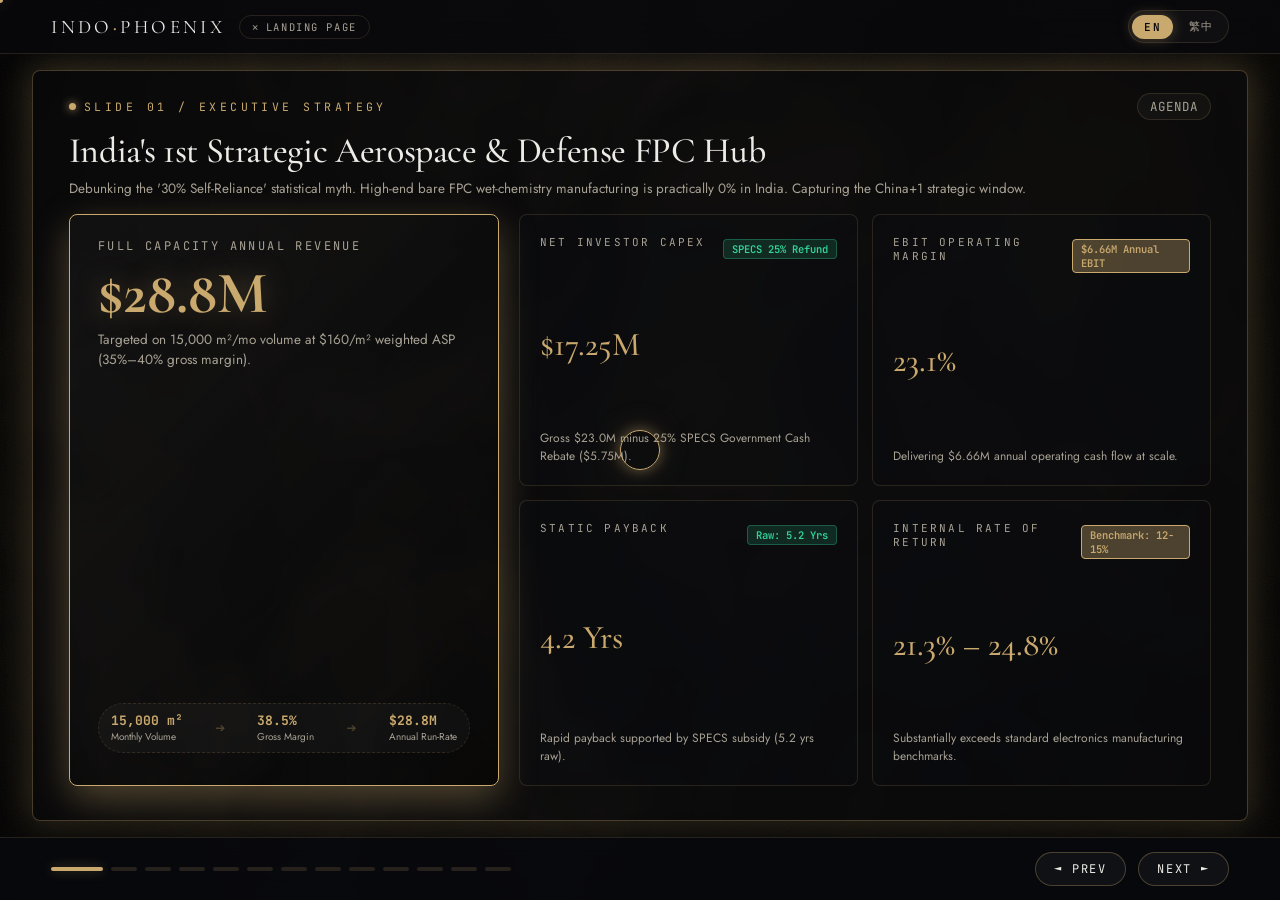
==== commit f46d6775: "refactor: modularize presentation deck into css, data, and engine assets" ====
--- a/presentation.html
+++ b/presentation.html
@@ -11,954 +11,7 @@
   <link href="https://fonts.googleapis.com/css2?family=Chakra+Petch:ital,wght@0,300;0,400;0,600;0,700;1,400&family=Cormorant+Garamond:ital,wght@0,300;0,500;0,600;1,300&family=JetBrains+Mono:ital,wght@0,300;0,400;0,600;0,700;1,400&family=Jost:wght@200;300;400;500;600;700&family=Noto+Sans+TC:wght@300;400;500;700&family=Space+Grotesk:wght@300;400;500;600;700&display=swap" rel="stylesheet">
   
   <link rel="stylesheet" href="assets/css/base.css">
-  
-  <style>
-    /* ═══════════════════════════════════════════════════════════════
-       THEME PALETTES & ADVANCED CSS VARIABLES
-       ═══════════════════════════════════════════════════════════════ */
-    body[data-template="a"] {
-      --bg: #09090b;
-      --bg-card: rgba(16, 16, 20, 0.22);
-      --bg-card-hover: rgba(201, 169, 110, 0.12);
-      --ink: #ecebe6;
-      --ink-sub: #a8a294;
-      --accent: #c9a96e;
-      --accent-glow: rgba(201, 169, 110, 0.35);
-      --accent-light: #f2e2c2;
-      --line: rgba(201, 169, 110, 0.32);
-      --line-subtle: rgba(201, 169, 110, 0.16);
-      --font-display: "Cormorant Garamond", Georgia, "Noto Sans TC", serif;
-      --font-body: "Jost", "Noto Sans TC", system-ui, sans-serif;
-      --font-mono: "JetBrains Mono", monospace;
-      --tag-radius: 999px;
-      --card-radius: 8px;
-    }
-    
-    body[data-template="b"] {
-      --bg: #040813;
-      --bg-card: rgba(6, 16, 32, 0.25);
-      --bg-card-hover: rgba(79, 209, 197, 0.14);
-      --ink: #dce7f0;
-      --ink-sub: #829ab1;
-      --accent: #4fd1c5;
-      --accent-glow: rgba(79, 209, 197, 0.38);
-      --accent-light: #a7f3d0;
-      --line: rgba(79, 209, 197, 0.35);
-      --line-subtle: rgba(79, 209, 197, 0.16);
-      --font-display: "Space Grotesk", "Noto Sans TC", sans-serif;
-      --font-body: "Space Grotesk", "Noto Sans TC", system-ui, sans-serif;
-      --font-mono: "JetBrains Mono", monospace;
-      --tag-radius: 3px;
-      --card-radius: 3px;
-    }
-    
-    body[data-template="c"] {
-      --bg: #06070c;
-      --bg-card: rgba(10, 13, 24, 0.25);
-      --bg-card-hover: rgba(53, 224, 255, 0.14);
-      --ink: #eaf6ff;
-      --ink-sub: #7a8fa6;
-      --accent: #35e0ff;
-      --accent-glow: rgba(53, 224, 255, 0.4);
-      --accent-light: #c084fc;
-      --line: rgba(94, 214, 255, 0.32);
-      --line-subtle: rgba(139, 123, 255, 0.2);
-      --font-display: "Chakra Petch", "Noto Sans TC", sans-serif;
-      --font-body: "Chakra Petch", "Noto Sans TC", system-ui, sans-serif;
-      --font-mono: "JetBrains Mono", monospace;
-      --tag-radius: 4px;
-      --card-radius: 4px;
-    }
-
-    html, body {
-      height: 100%;
-      overflow: hidden;
-      margin: 0;
-      padding: 0;
-    }
-
-    body {
-      background: var(--bg);
-      color: var(--ink);
-      font-family: var(--font-body);
-      display: flex;
-      flex-direction: column;
-      perspective: 1400px;
-      -webkit-font-smoothing: antialiased;
-      transition: background 0.6s var(--ease);
-    }
-
-    #bg-canvas { position: fixed; inset: 0; width: 100%; height: 100%; z-index: -2; }
-    #fx-canvas { position: fixed; inset: 0; width: 100%; height: 100%; z-index: 1; pointer-events: none; }
-    .grain {
-      position: fixed; inset: 0; z-index: 3; pointer-events: none; opacity: .055;
-      background-image: url('data:image/svg+xml;utf8,<svg xmlns="http://www.w3.org/2000/svg" width="240" height="240"><filter id="n"><feTurbulence type="fractalNoise" baseFrequency="0.85" numOctaves="2" stitchTiles="stitch"/></filter><rect width="100%" height="100%" filter="url(%23n)"/></svg>');
-    }
-
-    /* ═══════════════════════════════════════════════════════════════
-       TOP CONTROL BAR & COCKPIT NAVIGATION
-       ═══════════════════════════════════════════════════════════════ */
-    .deck-topbar {
-      position: relative; z-index: 30;
-      display: flex; align-items: center; justify-content: space-between;
-      padding: 10px clamp(20px, 4vw, 56px);
-      border-bottom: 1px solid var(--line-subtle);
-      background: rgba(8, 9, 13, 0.75);
-      backdrop-filter: blur(14px);
-      -webkit-backdrop-filter: blur(14px);
-      flex-shrink: 0;
-    }
-    .brand-group { display: flex; align-items: center; gap: 14px; }
-    .brand-title {
-      font-family: var(--font-display);
-      font-size: 19px; letter-spacing: 0.18em; text-transform: uppercase;
-      font-weight: 400; text-decoration: none; color: var(--ink);
-    }
-    .brand-title em { color: var(--accent); font-style: normal; font-weight: 600; }
-    .btn-exit-landing {
-      font-family: var(--font-mono); font-size: 10.5px; letter-spacing: 0.15em;
-      text-transform: uppercase; text-decoration: none; color: var(--ink-sub);
-      border: 1px solid var(--line-subtle); padding: 4px 12px;
-      border-radius: var(--tag-radius); transition: all 0.3s var(--ease);
-      display: flex; align-items: center; gap: 6px;
-    }
-    .btn-exit-landing:hover {
-      color: var(--ink); border-color: var(--accent);
-      background: rgba(255,255,255,0.04);
-    }
-    
-    .deck-controls { display: flex; align-items: center; gap: 14px; }
-    .control-group {
-      display: flex; align-items: center; gap: 4px;
-      background: rgba(255,255,255,0.03);
-      padding: 3px; border-radius: 999px;
-      border: 1px solid var(--line-subtle);
-    }
-    .btn-ctrl {
-      background: transparent; border: none; color: var(--ink-sub);
-      font-family: var(--font-mono); font-size: 11px; letter-spacing: 0.1em;
-      padding: 5px 12px; border-radius: 999px; cursor: pointer;
-      transition: all 0.3s var(--ease);
-    }
-    .btn-ctrl:hover { color: var(--ink); }
-    .btn-ctrl.active {
-      background: var(--accent); color: var(--bg); font-weight: 600;
-      box-shadow: 0 0 14px var(--accent-glow);
-    }
-
-    /* ═══════════════════════════════════════════════════════════════
-       STAGE & 3D HOLOGRAPHIC STAGE CONTAINER
-       ═══════════════════════════════════════════════════════════════ */
-    .deck-stage {
-      position: relative; z-index: 10;
-      flex: 1; display: flex; align-items: center; justify-content: center;
-      padding: clamp(10px, 1.8vh, 24px) clamp(16px, 2.5vw, 40px);
-      perspective: 1600px;
-      overflow: hidden;
-      min-height: 0;
-    }
-    .slide-wrapper {
-      width: 100%; max-width: 1360px;
-      height: 100%; max-height: calc(100vh - 110px);
-      background: var(--bg-card);
-      border: 1px solid var(--line);
-      border-radius: var(--card-radius);
-      box-shadow: 0 24px 80px rgba(0, 0, 0, 0.45), 0 0 36px var(--accent-glow);
-      backdrop-filter: blur(4px);
-      -webkit-backdrop-filter: blur(4px);
-      display: flex; flex-direction: column; justify-content: space-between;
-      padding: clamp(20px, 2.4vh, 36px) clamp(24px, 2.8vw, 48px);
-      position: relative;
-      overflow: hidden;
-      transform-style: preserve-3d;
-      transition: border-color 0.4s var(--ease), box-shadow 0.4s var(--ease);
-    }
-
-    #slideContent {
-      flex: 1; display: flex; flex-direction: column; justify-content: space-between;
-      min-height: 0;
-    }
-
-    /* Slide Header */
-    .slide-meta {
-      display: flex; align-items: center; justify-content: space-between;
-      margin-bottom: 10px; flex-shrink: 0;
-    }
-    .slide-tag {
-      font-family: var(--font-mono); font-size: 11.5px;
-      letter-spacing: 0.3em; text-transform: uppercase; color: var(--accent);
-      display: flex; align-items: center; gap: 8px;
-    }
-    .slide-tag::before {
-      content: ""; display: inline-block; width: 7px; height: 7px;
-      border-radius: 50%; background: var(--accent);
-      box-shadow: 0 0 10px var(--accent);
-      animation: pulseDot 2s infinite ease-in-out;
-    }
-    @keyframes pulseDot {
-      0%, 100% { transform: scale(1); opacity: 0.8; }
-      50% { transform: scale(1.4); opacity: 1; box-shadow: 0 0 14px var(--accent); }
-    }
-    .slide-page-num {
-      font-family: var(--font-mono); font-size: 12.5px; color: var(--ink-sub);
-      background: rgba(255,255,255,0.03); padding: 4px 12px;
-      border-radius: var(--tag-radius); border: 1px solid var(--line-subtle);
-    }
-
-    .slide-title {
-      font-family: var(--font-display);
-      font-size: clamp(26px, 2.8vw, 42px);
-      font-weight: 500; line-height: 1.15;
-      letter-spacing: -0.01em; margin-bottom: 8px;
-      color: var(--ink); flex-shrink: 0;
-    }
-    .slide-desc {
-      font-size: clamp(13.5px, 1.05vw, 15.5px);
-      color: var(--ink-sub); line-height: 1.55; max-width: 1080px;
-      margin-bottom: clamp(12px, 1.6vh, 20px); flex-shrink: 0;
-    }
-
-    /* ═══════════════════════════════════════════════════════════════
-       COMPONENT SYSTEM: FULL-STAGE EXPANSION & RICH TYPOGRAPHY
-       ═══════════════════════════════════════════════════════════════ */
-    
-    /* 1. Hero Showcase (Slide 1) */
-    .hero-metric-box {
-      flex: 1; display: grid; grid-template-columns: 1.15fr 1.85fr; gap: 20px;
-      align-items: stretch; margin-bottom: 12px; min-height: 0;
-    }
-    .main-anchor-stat {
-      background: linear-gradient(135deg, rgba(255, 255, 255, 0.03) 0%, rgba(0, 0, 0, 0.4) 100%);
-      border: 1px solid var(--accent);
-      border-radius: var(--card-radius);
-      padding: clamp(20px, 2.5vh, 32px) clamp(20px, 2.2vw, 30px);
-      display: flex; flex-direction: column; justify-content: space-between;
-      box-shadow: 0 12px 36px var(--accent-glow);
-    }
-    .main-stat-label {
-      font-family: var(--font-mono); font-size: 12px; letter-spacing: 0.2em;
-      text-transform: uppercase; color: var(--ink-sub);
-    }
-    .main-stat-num {
-      font-family: var(--font-display);
-      font-size: clamp(48px, 4.6vw, 76px);
-      font-weight: 700; color: var(--accent);
-      line-height: 0.95; margin: 12px 0 8px 0;
-      text-shadow: 0 0 28px var(--accent-glow);
-    }
-    .main-stat-desc { font-size: 13.5px; color: var(--ink-sub); line-height: 1.5; }
-
-    .sub-stat-grid {
-      display: grid; grid-template-columns: repeat(2, 1fr); gap: 14px;
-    }
-    .stat-card {
-      background: rgba(10, 15, 25, 0.2);
-      border: 1px solid var(--line-subtle);
-      border-radius: var(--card-radius);
-      padding: clamp(16px, 2vh, 24px) 20px;
-      display: flex; flex-direction: column; justify-content: space-between;
-      transition: all 0.3s var(--ease);
-    }
-    .stat-card:hover {
-      background: var(--bg-card-hover); border-color: var(--accent);
-      transform: translateY(-2px); box-shadow: 0 8px 24px var(--accent-glow);
-    }
-    .stat-card-label {
-      font-family: var(--font-mono); font-size: 11px; letter-spacing: 0.15em;
-      text-transform: uppercase; color: var(--ink-sub);
-    }
-    .stat-card-value {
-      font-family: var(--font-display);
-      font-size: clamp(28px, 2.6vw, 42px);
-      font-weight: 600; color: var(--ink); line-height: 1; margin: 8px 0 4px 0;
-    }
-    .stat-card-desc { font-size: 12px; color: var(--ink-sub); line-height: 1.45; }
-
-    /* 2. Product Mix Visual Donut (Slide 7) */
-    .product-mix-grid {
-      flex: 1; display: grid; grid-template-columns: 1.25fr 1.75fr; gap: 24px;
-      align-items: stretch; margin-bottom: 12px; min-height: 0;
-    }
-    .donut-hero-card {
-      background: linear-gradient(135deg, rgba(255,255,255,0.03) 0%, rgba(0,0,0,0.4) 100%);
-      border: 1px solid var(--accent); border-radius: var(--card-radius);
-      padding: clamp(16px, 2vh, 24px) 24px; display: flex; flex-direction: column;
-      justify-content: space-between; box-shadow: 0 12px 36px var(--accent-glow);
-    }
-    .donut-circle-wrap {
-      display: flex; flex-direction: column; align-items: center; justify-content: center;
-      margin: 4px 0; position: relative;
-    }
-    .donut-svg { width: clamp(180px, 15vw, 220px); height: clamp(180px, 15vw, 220px); transform: rotate(-90deg); }
-    .donut-bg { fill: none; stroke: rgba(255,255,255,0.05); stroke-width: 13; }
-    .donut-segment {
-      fill: none; stroke-width: 13; stroke-linecap: round;
-      transition: stroke-dasharray 1.2s cubic-bezier(0.16, 1, 0.3, 1);
-    }
-    .donut-center-text {
-      position: absolute; display: flex; flex-direction: column; align-items: center; justify-content: center;
-    }
-    .donut-center-val {
-      font-family: var(--font-display); font-size: clamp(28px, 2.5vw, 38px);
-      font-weight: 700; color: var(--accent); line-height: 1; margin-bottom: 2px;
-    }
-    .donut-center-lbl {
-      font-family: var(--font-mono); font-size: 11px; letter-spacing: 0.2em; color: var(--ink-sub); text-transform: uppercase;
-    }
-    .product-spec-grid {
-      display: grid; grid-template-columns: 1fr; gap: 10px;
-    }
-    .product-spec-card {
-      background: rgba(10, 15, 25, 0.2); border: 1px solid var(--line-subtle);
-      border-radius: var(--card-radius); padding: clamp(12px, 1.8vh, 18px) 20px;
-      display: grid; grid-template-columns: 1.3fr 1fr 1fr 1.1fr; gap: 14px;
-      align-items: center; cursor: pointer; transition: all 0.25s var(--ease);
-    }
-    .product-spec-card:hover, .product-spec-card.active {
-      background: var(--bg-card-hover); border-color: var(--accent);
-      transform: translateX(4px); box-shadow: 0 4px 18px var(--accent-glow);
-    }
-    .spec-title-col { display: flex; align-items: center; gap: 10px; }
-    .spec-dot { width: 10px; height: 10px; border-radius: 50%; flex-shrink: 0; }
-    .spec-name { font-weight: 600; font-size: 14px; color: var(--ink); }
-    .spec-pct { font-family: var(--font-mono); font-size: 11.5px; color: var(--ink-sub); }
-    .spec-val-num { font-family: var(--font-mono); font-size: 14px; color: var(--ink); font-weight: 600; }
-    .spec-val-sub { font-size: 11px; color: var(--ink-sub); }
-
-    /* 3. Space Allocation Area Matrix Tiles (Slide 6 & Slide 8) */
-    .space-matrix-grid {
-      flex: 1; display: grid; grid-template-columns: repeat(3, 1fr); gap: 14px;
-      margin-bottom: 12px; min-height: 0;
-    }
-    .space-tile-card {
-      background: rgba(10, 15, 25, 0.2); border: 1px solid var(--line-subtle);
-      border-radius: var(--card-radius); padding: clamp(16px, 2vh, 22px) 18px;
-      display: flex; flex-direction: column; justify-content: space-between;
-      cursor: pointer; transition: all 0.25s var(--ease);
-      position: relative;
-    }
-    .space-tile-card:hover, .space-tile-card.active {
-      background: var(--bg-card-hover); border-color: var(--accent);
-      transform: translateY(-3px); box-shadow: 0 8px 24px var(--accent-glow);
-    }
-    .space-tile-top {
-      display: flex; justify-content: space-between; align-items: flex-start; margin-bottom: 6px;
-    }
-    .space-tile-title { font-size: 14.5px; font-weight: 600; color: var(--ink); }
-    .space-tile-area {
-      font-family: var(--font-mono); font-size: 16px; font-weight: 700; color: var(--accent);
-    }
-    .space-tile-std {
-      font-family: var(--font-mono); font-size: 11px; color: var(--accent-light);
-      background: rgba(255,255,255,0.03); padding: 2px 8px; border-radius: 4px;
-      margin-bottom: 6px; display: inline-block;
-    }
-    .space-tile-desc { font-size: 12.5px; color: var(--ink-sub); line-height: 1.45; }
-
-    /* 4. OpEx Cost Composition Master Grid (Slide 10) */
-    .opex-cockpit-grid {
-      flex: 1; display: grid; grid-template-columns: 1fr 1fr; gap: 14px;
-      margin-bottom: 12px; min-height: 0;
-    }
-    .opex-cost-card {
-      background: rgba(10, 15, 25, 0.2); border: 1px solid var(--line-subtle);
-      border-radius: var(--card-radius); padding: clamp(16px, 2vh, 22px) 20px;
-      display: flex; flex-direction: column; justify-content: space-between;
-      cursor: pointer; transition: all 0.25s var(--ease);
-    }
-    .opex-cost-card:hover, .opex-cost-card.active {
-      background: var(--bg-card-hover); border-color: var(--accent);
-      transform: translateY(-2px); box-shadow: 0 6px 20px var(--accent-glow);
-    }
-    .opex-card-head {
-      display: flex; justify-content: space-between; align-items: baseline; margin-bottom: 4px;
-    }
-    .opex-card-title { font-size: 15px; font-weight: 600; color: var(--ink); }
-    .opex-card-pct {
-      font-family: var(--font-mono); font-size: 13px; font-weight: 600; color: var(--accent);
-    }
-    .opex-card-amount {
-      font-family: var(--font-display); font-size: 28px; font-weight: 600;
-      color: var(--accent); line-height: 1; margin-bottom: 6px;
-    }
-    .opex-bar-ratio {
-      height: 8px; background: rgba(255,255,255,0.06); border-radius: 4px;
-      overflow: hidden; display: flex; margin: 8px 0;
-    }
-    .opex-var-bar { height: 100%; background: #38bdf8; }
-    .opex-fix-bar { height: 100%; background: #94a3b8; }
-    .opex-ratio-labels {
-      display: flex; justify-content: space-between; font-family: var(--font-mono);
-      font-size: 11px; color: var(--ink-sub);
-    }
-
-    /* 3. VS Matrix (Slide 2 Market Gap Overhaul) */
-    .vs-matrix {
-      flex: 1; display: grid; grid-template-columns: 1fr 1fr; gap: 24px;
-      margin-bottom: 12px; min-height: 0;
-    }
-    .vs-col {
-      border-radius: var(--card-radius); padding: clamp(20px, 2.5vh, 32px) clamp(20px, 2.2vw, 30px);
-      background: rgba(255, 255, 255, 0.02);
-      border: 1px solid var(--line-subtle);
-      display: flex; flex-direction: column; justify-content: space-between;
-      transition: all 0.3s var(--ease);
-    }
-    .vs-col.bad { border-left: 5px solid #ef4444; }
-    .vs-col.good {
-      border-left: 5px solid var(--accent);
-      background: linear-gradient(135deg, rgba(79, 209, 197, 0.06) 0%, rgba(0,0,0,0.35) 100%);
-      box-shadow: 0 10px 36px var(--accent-glow);
-    }
-    .vs-header {
-      font-family: var(--font-mono); font-size: 14px; font-weight: 700;
-      letter-spacing: 0.15em; text-transform: uppercase; margin-bottom: 16px;
-      display: flex; align-items: center; justify-content: space-between;
-    }
-    .vs-list { list-style: none; display: flex; flex-direction: column; gap: 16px; flex: 1; justify-content: space-around; }
-    .vs-item {
-      display: flex; align-items: flex-start; gap: 14px;
-      font-size: clamp(13.5px, 1.05vw, 15px); line-height: 1.55; color: var(--ink-sub);
-    }
-    .vs-item strong { color: var(--ink); font-weight: 600; }
-    .vs-badge {
-      font-family: var(--font-mono); font-size: 11.5px; padding: 4px 10px;
-      border-radius: var(--tag-radius); flex-shrink: 0; font-weight: 700;
-      letter-spacing: 0.05em; text-transform: uppercase;
-    }
-    .badge-bad { background: rgba(239, 68, 68, 0.18); color: #f87171; border: 1px solid rgba(239,68,68,0.4); }
-    .badge-good { background: var(--accent-glow); color: var(--accent); border: 1px solid var(--accent); }
-
-    /* 4. CapEx & SPECS Comparison Master Cockpit (Slide 9 Overhaul) */
-    .capex-cockpit-grid {
-      flex: 1; display: grid; grid-template-columns: 1fr; gap: 10px;
-      margin-bottom: 12px; min-height: 0;
-    }
-    .capex-row-card {
-      background: rgba(10, 15, 25, 0.2); border: 1px solid var(--line-subtle);
-      border-radius: var(--card-radius); padding: clamp(12px, 1.8vh, 18px) 20px;
-      display: grid; grid-template-columns: 1.4fr 1fr 1fr 1fr 1.1fr; gap: 14px;
-      align-items: center; cursor: pointer; transition: all 0.25s var(--ease);
-    }
-    .capex-row-card:hover, .capex-row-card.active {
-      background: var(--bg-card-hover); border-color: var(--accent);
-      transform: translateX(4px); box-shadow: 0 4px 18px var(--accent-glow);
-    }
-    .capex-title-block { display: flex; align-items: center; gap: 12px; }
-    .capex-icon { font-size: 18px; color: var(--accent); }
-    .capex-title { font-size: 14.5px; font-weight: 600; color: var(--ink); }
-    .capex-pct { font-family: var(--font-mono); font-size: 11.5px; color: var(--ink-sub); }
-    .capex-val-col { display: flex; flex-direction: column; }
-    .capex-val-num { font-family: var(--font-mono); font-size: 14.5px; font-weight: 600; color: var(--ink); }
-    .capex-val-sub { font-size: 11px; color: var(--ink-sub); }
-    .capex-val-num.accent { color: var(--accent); font-weight: 700; }
-    .capex-val-num.subsidy { color: #34d399; font-weight: 700; }
-
-    /* 5. BEP Master Cockpit (Slide 11 Overhaul) */
-    .bep-cockpit-grid {
-      flex: 1; display: grid; grid-template-columns: 1.15fr 2fr; gap: 20px;
-      align-items: stretch; margin-bottom: 12px; min-height: 0;
-    }
-    .gauge-card-master {
-      background: linear-gradient(135deg, rgba(255,255,255,0.03) 0%, rgba(0,0,0,0.4) 100%);
-      border: 1px solid var(--accent); border-radius: var(--card-radius);
-      padding: clamp(16px, 2vh, 24px) 20px; display: flex; flex-direction: column;
-      justify-content: space-between; box-shadow: 0 12px 36px var(--accent-glow);
-      position: relative; overflow: hidden;
-    }
-    .gauge-card-master::after {
-      content: ""; position: absolute; inset: 0;
-      background: radial-gradient(circle at top right, var(--accent-glow), transparent 70%);
-      pointer-events: none;
-    }
-    .gauge-main-wrap {
-      display: flex; flex-direction: column; align-items: center; justify-content: center;
-      margin: 4px 0;
-    }
-    .gauge-circle {
-      position: relative; width: 170px; height: 85px; overflow: hidden;
-      display: flex; align-items: flex-end; justify-content: center;
-    }
-    .gauge-arc {
-      width: 170px; height: 170px; border-radius: 50%;
-      border: 14px solid rgba(255,255,255,0.05);
-      border-top-color: var(--accent); border-left-color: var(--accent);
-      position: absolute; top: 0; left: 0;
-      transform: rotate(-45deg);
-      box-shadow: 0 0 24px var(--accent-glow);
-      transition: transform 1.2s cubic-bezier(0.16, 1, 0.3, 1);
-    }
-    .gauge-value {
-      font-family: var(--font-display); font-size: 36px; font-weight: 600;
-      color: var(--accent); line-height: 1; z-index: 2; margin-bottom: 4px;
-    }
-    .gauge-threshold-text {
-      font-family: var(--font-mono); font-size: 11px; letter-spacing: 0.15em;
-      text-transform: uppercase; color: var(--accent-light); margin-top: 6px;
-      text-align: center;
-    }
-
-    /* BEP Sensitivity Slider */
-    .slider-box {
-      margin-top: 10px; padding-top: 10px; border-top: 1px solid rgba(255,255,255,0.08);
-    }
-    .slider-header {
-      display: flex; justify-content: space-between; font-family: var(--font-mono);
-      font-size: 11px; color: var(--ink-sub); margin-bottom: 6px;
-    }
-    .slider-header strong { color: var(--accent); }
-    .cockpit-slider {
-      width: 100%; -webkit-appearance: none; appearance: none;
-      height: 6px; border-radius: 3px; background: rgba(255,255,255,0.1);
-      outline: none; transition: background 0.3s;
-    }
-    .cockpit-slider::-webkit-slider-thumb {
-      -webkit-appearance: none; appearance: none;
-      width: 16px; height: 16px; border-radius: 50%;
-      background: var(--accent); cursor: pointer;
-      box-shadow: 0 0 10px var(--accent);
-    }
-    .slider-result-row {
-      display: flex; justify-content: space-between; font-family: var(--font-mono);
-      font-size: 11px; color: var(--ink-sub); margin-top: 6px;
-    }
-    .slider-result-row strong { color: var(--ink); }
-
-    /* 6 Mini Metrics Grid */
-    .cockpit-cards-grid {
-      display: grid; grid-template-columns: repeat(3, 1fr); gap: 12px;
-    }
-    .cockpit-mini-card {
-      background: rgba(10, 15, 25, 0.2);
-      border: 1px solid var(--line-subtle);
-      border-radius: var(--card-radius);
-      padding: clamp(12px, 1.6vh, 18px) 16px; display: flex; flex-direction: column;
-      justify-content: space-between; cursor: pointer;
-      transition: all 0.25s var(--ease); position: relative;
-    }
-    .cockpit-mini-card:hover, .cockpit-mini-card.active {
-      background: var(--bg-card-hover); border-color: var(--accent);
-      transform: translateY(-2px); box-shadow: 0 6px 20px var(--accent-glow);
-    }
-    .cockpit-mini-card.active::before {
-      content: ""; position: absolute; top: 0; left: 0; right: 0; height: 2px;
-      background: var(--accent); box-shadow: 0 0 8px var(--accent);
-    }
-    .mini-card-header {
-      display: flex; justify-content: space-between; align-items: flex-start;
-      margin-bottom: 4px;
-    }
-    .mini-card-label {
-      font-family: var(--font-mono); font-size: 10.5px; letter-spacing: 0.15em;
-      text-transform: uppercase; color: var(--ink-sub);
-    }
-    .mini-card-val {
-      font-family: var(--font-display); font-size: clamp(22px, 2vw, 28px);
-      font-weight: 600; color: var(--accent); line-height: 1; margin-bottom: 4px;
-    }
-    .mini-card-sub { font-size: 11.5px; color: var(--ink-sub); line-height: 1.35; }
-
-    /* Non-intrusive Contextual Floating Explanation Box */
-    
-    /* Completely Hide Bottom Floating Explanation Bar (0% layout space used) */
-    .cockpit-floating-bar { display: none !important; }
-
-    /* Desktop Smart Hover Tooltip Balloon (Plan B - Zero layout consumption) */
-    .card-smart-tooltip {
-      position: absolute; bottom: calc(100% + 10px); left: 50%; transform: translateX(-50%) translateY(4px);
-      width: clamp(260px, 24vw, 320px); background: rgba(10, 14, 24, 0.95);
-      border: 1px solid var(--accent); border-radius: 8px; padding: 10px 14px;
-      box-shadow: 0 12px 32px rgba(0,0,0,0.8), 0 0 20px var(--accent-glow);
-      backdrop-filter: blur(12px); -webkit-backdrop-filter: blur(12px);
-      opacity: 0; pointer-events: none; transition: all 0.25s var(--ease);
-      z-index: 50; text-align: left;
-    }
-    .card-smart-tooltip::after {
-      content: ''; position: absolute; top: 100%; left: 50%; transform: translateX(-50%);
-      border-width: 6px; border-style: solid;
-      border-color: var(--accent) transparent transparent transparent;
-    }
-    .tooltip-tag {
-      font-family: var(--font-mono); font-size: 9.5px; color: var(--accent);
-      letter-spacing: 0.1em; text-transform: uppercase; margin-bottom: 4px; display: flex; align-items: center; gap: 4px;
-    }
-    .tooltip-text { font-size: 11.5px; color: var(--ink); line-height: 1.45; }
-
-    @media (hover: hover) and (pointer: fine) {
-      .feature-card-item:hover .card-smart-tooltip,
-      .product-spec-card:hover .card-smart-tooltip,
-      .space-tile-card:hover .card-smart-tooltip,
-      .opex-cost-card:hover .card-smart-tooltip,
-      .capex-row-card:hover .card-smart-tooltip,
-      .cockpit-mini-card:hover .card-smart-tooltip {
-        opacity: 1; transform: translateX(-50%) translateY(0); pointer-events: auto;
-      }
-    }
-    @media (hover: none), (pointer: coarse), (max-width: 768px) {
-      .card-smart-tooltip { display: none !important; }
-    }
-
-    .cockpit-floating-bar {
-      margin-top: 10px; background: linear-gradient(90deg, rgba(201,169,110,0.08) 0%, rgba(20,24,36,0.5) 100%);
-      border: 1px solid var(--line-subtle); border-left: 3px solid var(--accent);
-      border-radius: var(--card-radius); padding: 10px 18px;
-      display: flex; align-items: center; gap: 14px;
-      transition: all 0.3s var(--ease); flex-shrink: 0;
-    }
-    .floating-bar-icon {
-      font-size: 16px; color: var(--accent); flex-shrink: 0;
-    }
-    .floating-bar-text {
-      font-size: 13px; color: var(--ink-sub); line-height: 1.5;
-    }
-    .floating-bar-text strong { color: var(--ink); font-weight: 600; }
-
-    /* 6. Multi-Step Flow Pipeline & Roadmap Timeline (Slide 12) */
-    .flow-pipeline {
-      flex: 1; display: grid; grid-template-columns: repeat(4, 1fr); gap: 14px;
-      margin-bottom: 12px; min-height: 0;
-    }
-    .flow-card {
-      background: rgba(255, 255, 255, 0.02);
-      border: 1px solid var(--line-subtle);
-      border-radius: var(--card-radius); padding: clamp(18px, 2.2vh, 26px) 18px;
-      display: flex; flex-direction: column; justify-content: space-between;
-      position: relative; transition: all 0.3s var(--ease);
-    }
-    .flow-card:hover {
-      background: var(--bg-card-hover); border-color: var(--accent);
-      transform: translateY(-4px); box-shadow: 0 10px 30px var(--accent-glow);
-    }
-    .flow-step-num {
-      font-family: var(--font-mono); font-size: 26px; font-weight: 700;
-      color: var(--accent); line-height: 1; margin-bottom: 8px; opacity: 0.9;
-    }
-    .flow-title { font-size: 15px; font-weight: 600; margin-bottom: 6px; color: var(--ink); }
-    .flow-desc { font-size: 13px; color: var(--ink-sub); line-height: 1.5; }
-
-    /* 6. Feature Cards Grid (Slide 3 Market Verticals, Slide 4 Moats, Slide 5 AI) */
-    .feature-cards-grid {
-      flex: 1; display: grid; grid-template-columns: repeat(auto-fit, minmax(280px, 1fr)); gap: clamp(10px, 1.4vw, 16px);
-      margin-bottom: clamp(6px, 1vh, 12px); min-height: 0;
-    }
-    .feature-card-item {
-      background: rgba(10, 15, 25, 0.2); border: 1px solid var(--line-subtle);
-      border-radius: var(--card-radius); padding: clamp(12px, 1.6vh, 20px) clamp(14px, 1.5vw, 20px);
-      display: flex; flex-direction: column; justify-content: space-between;
-      cursor: pointer; transition: all 0.25s var(--ease); min-height: 0; position: relative;
-    }
-    .feature-card-item:hover, .feature-card-item.active {
-      background: var(--bg-card-hover); border-color: var(--accent);
-      transform: translateY(-3px); box-shadow: 0 8px 24px var(--accent-glow);
-    }
-    .feature-card-top { display: flex; align-items: center; justify-content: space-between; margin-bottom: 6px; }
-    .feature-card-icon { font-size: 20px; display: flex; align-items: center; }
-    .feature-card-tag { font-family: var(--font-mono); font-size: 10.5px; color: var(--accent); background: rgba(255,255,255,0.04); padding: 2px 8px; border-radius: 4px; }
-    .feature-card-title { font-size: clamp(14px, 1.2vw, 16px); font-weight: 600; color: var(--ink); margin-bottom: 4px; }
-    .feature-card-desc { font-size: clamp(11.5px, 0.95vw, 13px); color: var(--ink-sub); line-height: 1.45; }
-
-    /* Non-Fullscreen Vertical Space Defense */
-    @media (max-height: 860px) {
-      .slide-desc { margin-bottom: 6px; font-size: 12.5px; line-height: 1.35; }
-      .agenda-matrix-grid { gap: 8px; margin-bottom: 6px; }
-      .agenda-act-card { padding: 8px 14px; }
-      .agenda-act-head { margin-bottom: 2px; }
-      .agenda-act-badge { font-size: 9.5px; padding: 1px 6px; }
-      .agenda-act-title { font-size: 13.5px; margin-bottom: 2px; }
-      .agenda-act-desc { font-size: 11px; line-height: 1.3; }
-      .agenda-act-subitems { margin-top: 4px; padding-top: 4px; gap: 2px; }
-      .agenda-subitem { font-size: 10px; }
-      .blueprint-thumb-box { height: 75px; margin: 4px 0; }
-      .buyer-pills-row { margin: 4px 0; gap: 4px; }
-      .buyer-pill { font-size: 9.5px; padding: 2px 5px; }
-      .buyer-data-matrix { margin-top: 4px; padding: 4px 6px; }
-      .buyer-data-val { font-size: 11.5px; }
-      .buyer-data-lbl { font-size: 9px; }
-      .cockpit-floating-bar { padding: 5px 12px; margin-top: 4px; }
-      .floating-bar-text { font-size: 11.5px; }
-    }
-
-    /* 7. Action Hub Call-To-Action Box (Slide 13) */
-    .cta-hub-box {
-      flex: 1; background: linear-gradient(135deg, rgba(201,169,110,.12) 0%, rgba(20,20,28,.8) 100%);
-      border: 1px solid var(--accent); border-radius: var(--card-radius);
-      padding: clamp(24px, 3.5vh, 48px) 36px; display: flex; flex-direction: column; align-items: center;
-      justify-content: center; text-align: center; box-shadow: 0 16px 48px var(--accent-glow);
-      margin-bottom: 12px; min-height: 0;
-    }
-    .cta-hub-title { font-family: var(--font-display); font-size: clamp(28px, 2.8vw, 38px); color: var(--ink); margin-bottom: 14px; }
-    .cta-hub-desc { font-size: 15.5px; color: var(--ink-sub); max-width: 780px; line-height: 1.7; margin-bottom: 28px; }
-    .cta-btn-group { display: flex; gap: 16px; flex-wrap: wrap; justify-content: center; }
-    .btn-cta-primary {
-      background: var(--accent); color: var(--bg); font-family: var(--font-mono);
-      font-size: 12px; font-weight: 600; letter-spacing: 0.15em; text-transform: uppercase;
-      padding: 12px 28px; border-radius: var(--tag-radius); border: none; cursor: pointer;
-      box-shadow: 0 0 20px var(--accent-glow); transition: all 0.3s var(--ease);
-      text-decoration: none;
-    }
-    .btn-cta-primary:hover { background: #fff; color: #000; box-shadow: 0 0 28px rgba(255,255,255,0.7); }
-
-    /* Slide 01 Mini KPI Pathway & Benchmark Badges */
-    .mini-kpi-pathway {
-      display: flex; align-items: center; justify-content: space-between;
-      background: rgba(255,255,255,0.03); border: 1px dashed var(--line-subtle);
-      border-radius: var(--tag-radius); padding: 8px 12px; margin: 10px 0;
-    }
-    .kpi-step { display: flex; flex-direction: column; }
-    .kpi-step-val { font-family: var(--font-mono); font-size: 13px; font-weight: 700; color: var(--accent); }
-    .kpi-step-lbl { font-size: 10px; color: var(--ink-sub); }
-    .kpi-arrow { color: var(--line); font-size: 12px; }
-
-    .stat-benchmark-tag {
-      font-family: var(--font-mono); font-size: 10.5px; font-weight: 600;
-      padding: 2px 8px; border-radius: 4px; display: inline-flex; align-items: center; gap: 4px;
-      margin-top: 4px;
-    }
-    .tag-positive { background: rgba(52, 211, 153, 0.15); color: #34d399; border: 1px solid rgba(52, 211, 153, 0.3); }
-    .tag-accent { background: var(--accent-glow); color: var(--accent); border: 1px solid var(--accent); }
-
-    /* Slide 02 Visual Comparison Bars & Metrics Meter */
-    .vs-metric-row {
-      display: flex; flex-direction: column; gap: 4px; margin-top: 6px;
-    }
-    .vs-bar-track {
-      width: 100%; height: 6px; background: rgba(255,255,255,0.04);
-      border-radius: 3px; overflow: hidden; position: relative;
-    }
-    .vs-bar-bad { height: 100%; width: 90%; background: #ef4444; border-radius: 3px; }
-    .vs-bar-good { height: 100%; width: 15%; background: var(--accent); border-radius: 3px; box-shadow: 0 0 10px var(--accent); }
-
-    /* Slide 03 Buyer Logos, Demand Pills & Target Metrics */
-    .buyer-category-block { margin: 6px 0; }
-    .buyer-category-lbl { font-family: var(--font-mono); font-size: 10px; color: var(--accent); letter-spacing: 0.1em; text-transform: uppercase; margin-bottom: 4px; }
-    .buyer-pills-row {
-      display: flex; flex-wrap: wrap; gap: 4px; margin-bottom: 6px;
-    }
-    .buyer-pill {
-      font-family: var(--font-mono); font-size: 10.5px; font-weight: 600;
-      background: rgba(255,255,255,0.04); border: 1px solid var(--line-subtle);
-      padding: 2px 7px; border-radius: 4px; color: var(--ink);
-      transition: all 0.2s var(--ease);
-    }
-    .buyer-pill:hover { border-color: var(--accent); background: rgba(255,255,255,0.08); }
-    .buyer-pill.tier1 { border-color: rgba(201,169,110,0.5); color: var(--accent); background: var(--accent-glow); }
-    .buyer-pill.ems { border-color: rgba(56,189,248,0.4); color: #38bdf8; background: rgba(56,189,248,0.08); }
-
-    /* CAD Blueprint Sample Preview Thumbnails (Slide 03) - Elastic Responsive */
-    .blueprint-thumb-box {
-      width: 100%; height: clamp(75px, 11vh, 125px); border-radius: 6px; overflow: hidden;
-      margin: clamp(6px, 1vh, 10px) 0; border: 1px solid var(--line-subtle); position: relative;
-      background: #020617; cursor: zoom-in;
-    }
-    .blueprint-thumb-img {
-      width: 100%; height: 100%; object-fit: cover; object-position: center;
-      transition: transform 0.4s var(--ease), opacity 0.3s var(--ease); opacity: 0.88;
-    }
-    .blueprint-thumb-box:hover .blueprint-thumb-img {
-      transform: scale(1.04); opacity: 1;
-    }
-    .blueprint-zoom-badge {
-      position: absolute; bottom: 4px; right: 6px;
-      font-family: var(--font-mono); font-size: 9.5px;
-      background: rgba(0,0,0,0.8); color: var(--accent);
-      padding: 2px 6px; border-radius: 3px; border: 1px solid var(--line-subtle);
-      pointer-events: none;
-    }
-
-    /* Full-Screen Sample Image Lightbox Modal */
-    .image-modal-backdrop {
-      position: fixed; inset: 0; z-index: 120;
-      background: rgba(0, 0, 0, 0.88); backdrop-filter: blur(16px);
-      -webkit-backdrop-filter: blur(16px);
-      display: flex; align-items: center; justify-content: center;
-      padding: 24px; opacity: 0; pointer-events: none;
-      transition: opacity 0.35s var(--ease);
-    }
-    .image-modal-backdrop.is-open {
-      opacity: 1; pointer-events: auto;
-    }
-    .image-modal-card {
-      max-width: 92vw; max-height: 90vh;
-      background: rgba(10, 12, 18, 0.95);
-      border: 1px solid var(--accent); border-radius: var(--card-radius);
-      box-shadow: 0 24px 80px rgba(0, 0, 0, 0.9), 0 0 40px var(--accent-glow);
-      padding: 16px; position: relative; display: flex; flex-direction: column;
-      align-items: center;
-    }
-    .image-modal-img {
-      max-width: 88vw; max-height: 78vh; object-fit: contain;
-      border-radius: 6px; border: 1px solid rgba(255,255,255,0.08);
-    }
-    .image-modal-caption {
-      font-family: var(--font-mono); font-size: 12px; color: var(--accent);
-      margin-top: 10px; letter-spacing: 0.1em;
-    }
-
-    /* Top Nav Agenda Quick Jump Button */
-    .btn-agenda-quick {
-      display: flex; align-items: center; gap: 6px;
-      background: rgba(255,255,255,0.04); border: 1px solid var(--line-subtle);
-      color: var(--ink-sub); font-family: var(--font-mono); font-size: 11px;
-      padding: 5px 12px; border-radius: 999px; cursor: pointer;
-      transition: all 0.3s var(--ease); margin-right: 8px;
-    }
-    .btn-agenda-quick:hover {
-      background: var(--accent-glow); border-color: var(--accent); color: var(--accent);
-    }
-    .buyer-data-matrix {
-      display: grid; grid-template-columns: 1fr 1fr; gap: 8px;
-      background: rgba(0,0,0,0.25); border: 1px solid var(--line-subtle);
-      border-radius: 6px; padding: 8px 10px; margin-top: 10px;
-    }
-    .buyer-data-item { display: flex; flex-direction: column; }
-    .buyer-data-val { font-family: var(--font-mono); font-size: 13px; font-weight: 700; color: var(--accent); }
-    .buyer-data-lbl { font-size: 10.5px; color: var(--ink-sub); }
-
-    /* Card Detail Hover Indicator & Interactive Modal */
-    .stat-card.has-info, .main-anchor-stat.has-info, .flow-card.has-info {
-      cursor: pointer; position: relative;
-    }
-    .info-hint-icon {
-      position: absolute; top: 12px; right: 12px;
-      font-size: 11px; font-family: var(--font-mono); color: var(--accent);
-      background: rgba(255,255,255,0.04); border: 1px solid var(--line-subtle);
-      width: 20px; height: 20px; border-radius: 50%; display: flex;
-      align-items: center; justify-content: center; opacity: 0.7;
-      transition: all 0.3s var(--ease);
-    }
-    .stat-card:hover .info-hint-icon, .main-anchor-stat:hover .info-hint-icon {
-      opacity: 1; border-color: var(--accent); background: var(--accent); color: var(--bg);
-      box-shadow: 0 0 10px var(--accent-glow);
-    }
-
-    /* Executive Detail Modal Overlay */
-    .deck-modal-backdrop {
-      position: fixed; inset: 0; z-index: 100;
-      background: rgba(0, 0, 0, 0.75); backdrop-filter: blur(12px);
-      -webkit-backdrop-filter: blur(12px);
-      display: flex; align-items: center; justify-content: center;
-      padding: 24px; opacity: 0; pointer-events: none;
-      transition: opacity 0.35s var(--ease);
-    }
-    .deck-modal-backdrop.is-open {
-      opacity: 1; pointer-events: auto;
-    }
-    .deck-modal-card {
-      width: 100%; max-width: 640px;
-      background: linear-gradient(135deg, rgba(20, 24, 36, 0.95) 0%, rgba(10, 12, 18, 0.98) 100%);
-      border: 1px solid var(--accent);
-      border-radius: var(--card-radius);
-      box-shadow: 0 24px 80px rgba(0, 0, 0, 0.8), 0 0 40px var(--accent-glow);
-      padding: 36px 32px; position: relative;
-      transform: scale(0.92) translateY(20px);
-      transition: transform 0.35s var(--ease);
-    }
-    .deck-modal-backdrop.is-open .deck-modal-card {
-      transform: scale(1) translateY(0);
-    }
-    .modal-close-btn {
-      position: absolute; top: 18px; right: 18px;
-      background: transparent; border: 1px solid var(--line-subtle);
-      color: var(--ink-sub); font-family: var(--font-mono); font-size: 13px;
-      width: 32px; height: 32px; border-radius: 50%; cursor: pointer;
-      display: flex; align-items: center; justify-content: center;
-      transition: all 0.3s var(--ease);
-    }
-    .modal-close-btn:hover {
-      border-color: var(--accent); color: var(--ink); background: rgba(255,255,255,0.06);
-    }
-    .modal-tag {
-      font-family: var(--font-mono); font-size: 11px; letter-spacing: 0.25em;
-      text-transform: uppercase; color: var(--accent); margin-bottom: 10px;
-    }
-    .modal-title {
-      font-family: var(--font-display); font-size: 28px; font-weight: 500;
-      color: var(--ink); margin-bottom: 16px; line-height: 1.2;
-    }
-    .modal-stat-badge {
-      display: inline-flex; align-items: baseline; gap: 8px;
-      background: rgba(255,255,255,0.04); border: 1px solid var(--line-subtle);
-      padding: 8px 16px; border-radius: var(--tag-radius); margin-bottom: 20px;
-    }
-    .modal-stat-badge .val {
-      font-family: var(--font-display); font-size: 30px; color: var(--accent); font-weight: 600;
-    }
-    .modal-stat-badge .lbl {
-      font-family: var(--font-mono); font-size: 11.5px; color: var(--ink-sub); text-transform: uppercase;
-    }
-    .modal-body-text {
-      font-size: 14.5px; color: var(--ink-sub); line-height: 1.7;
-      padding-top: 16px; border-top: 1px solid rgba(255,255,255,0.08);
-    }
-    .modal-body-text strong { color: var(--ink); font-weight: 500; }
-    .modal-source-ref {
-      margin-top: 20px; font-family: var(--font-mono); font-size: 11px;
-      color: var(--accent); opacity: 0.85; display: flex; align-items: center; gap: 6px;
-    }
-
-    /* Generic Card */
-    .stat-card {
-      background: rgba(10, 15, 25, 0.18);
-      border: 1px solid var(--line-subtle);
-      border-radius: var(--card-radius);
-      padding: 20px; transition: all 0.3s var(--ease);
-      display: flex; flex-direction: column; justify-content: space-between;
-    }
-    .stat-card:hover {
-      background: var(--bg-card-hover); border-color: var(--accent);
-      transform: translateY(-3px); box-shadow: 0 8px 24px var(--accent-glow);
-    }
-    .stat-card-label {
-      font-family: var(--font-mono); font-size: 11px;
-      letter-spacing: 0.2em; text-transform: uppercase; color: var(--ink-sub);
-      margin-bottom: 8px;
-    }
-    .stat-card-value {
-      font-family: var(--font-display); font-size: clamp(28px, 2.6vw, 38px);
-      font-weight: 500; color: var(--accent); line-height: 1.0; margin-bottom: 8px;
-      display: flex; align-items: baseline;
-    }
-    .stat-card-unit {
-      font-size: 13px; font-weight: 300; color: var(--ink-sub); margin-left: 6px;
-      font-family: var(--font-body);
-    }
-    .stat-card-desc { font-size: 12px; color: var(--ink-sub); line-height: 1.45; }
-
-    /* ═══════════════════════════════════════════════════════════════
-       DECK NAVIGATION FOOTER
-       ═══════════════════════════════════════════════════════════════ */
-    .deck-footer {
-      position: relative; z-index: 30;
-      display: flex; align-items: center; justify-content: space-between;
-      padding: 14px clamp(20px, 4vw, 56px);
-      background: rgba(8, 9, 13, 0.85);
-      border-top: 1px solid var(--line-subtle);
-      backdrop-filter: blur(12px);
-    }
-    .timeline-steps { display: flex; align-items: center; gap: 8px; }
-    .step-pill {
-      height: 4px; border-radius: 2px;
-      background: var(--line-subtle); width: 26px;
-      transition: all 0.4s var(--ease); cursor: pointer;
-    }
-    .step-pill.active {
-      background: var(--accent); width: 52px;
-      box-shadow: 0 0 12px var(--accent-glow);
-    }
-    .nav-actions { display: flex; align-items: center; gap: 12px; }
-    .btn-nav {
-      background: rgba(255, 255, 255, 0.04);
-      border: 1px solid var(--line);
-      color: var(--ink);
-      font-family: var(--font-mono); font-size: 12px; letter-spacing: 0.15em;
-      padding: 8px 18px; border-radius: var(--tag-radius);
-      cursor: pointer; transition: all 0.3s var(--ease);
-    }
-    .btn-nav:hover {
-      background: var(--accent); color: var(--bg);
-      box-shadow: 0 0 16px var(--accent-glow);
-    }
-  </style>
+  <link rel="stylesheet" href="assets/css/presentation.css">
 </head>
 <body data-template="a">
   <canvas id="bg-canvas"></canvas>
@@ -986,7 +39,7 @@
     <div class="slide-wrapper" id="slideWrapper">
       <div class="scan-beam" id="scanBeam"></div>
       
-      <!-- Dynamic Slide Content (10 Distinct Archetypes) -->
+      <!-- Dynamic Slide Content -->
       <div id="slideContent"></div>
     </div>
   </main>
@@ -1036,2501 +89,8 @@
   <script src="assets/js/content-engine.js"></script>
   <script src="assets/js/app.js"></script>
 
-  <!-- Dynamic SSOT Presentation Deck Engine -->
-  <script>
-    // SSOT Data Accessor
-    function getLiveStat(key, fallback) {
-      if (window.IPX_DATA && window.IPX_DATA.stats && window.IPX_DATA.stats[key] !== undefined) {
-        return window.IPX_DATA.stats[key];
-      }
-      return fallback;
-    }
-
-    function getI18NDeck() {
-      const revAnnual = (getLiveStat("annualRevenue", 28800000) / 1000000).toFixed(1);
-      const capMonthly = Number(getLiveStat("capacityMonthlyM2", 15000)).toLocaleString();
-      const capAnnual = Number(getLiveStat("annualVolumeM2", 180000)).toLocaleString();
-      const weightedPrice = getLiveStat("weightedPrice", 160);
-      const netCapEx = (getLiveStat("netCapex", 17250000) / 1000000).toFixed(2);
-      const totCapEx = (getLiveStat("totalCapex", 23000000) / 1000000).toFixed(1);
-      const specsSub = (getLiveStat("specsSubsidy", 5750000) / 1000000).toFixed(2);
-      const ebitMarg = Number(getLiveStat("ebitMargin", 23.1)).toFixed(1);
-      const ebitMo = (getLiveStat("ebitMonthly", 555000) / 1000).toFixed(0);
-      const opexMo = (getLiveStat("monthlyOpex", 1845000) / 1000000).toFixed(3);
-      const bepUtil = Number(getLiveStat("bep", 50.8)).toFixed(1);
-      const bepRev = (getLiveStat("bepRevenue", 1218543) / 1000000).toFixed(2);
-      const irrRange = `${getLiveStat("irrLow", 21.3)}% – ${getLiveStat("irrHigh", 24.8)}%`;
-      const paybackYrs = getLiveStat("payback", 4.2);
-      const paybackNoSub = getLiveStat("paybackRaw", 5.2);
-      const totalArea = Number(getLiveStat("factoryArea", 13000)).toLocaleString();
-
-      return {
-        en: {
-          exitLanding: "Landing Page",
-          btnPrev: "◄ PREV",
-          btnNext: "NEXT ►",
-          slides: [
-            // Slide 01: Executive Vision & Anchor
-            {
-              type: "hero-showcase",
-              tag: "SLIDE 01 / EXECUTIVE STRATEGY",
-              title: "India's 1st Strategic Aerospace & Defense FPC Hub",
-              desc: "Debunking the '30% Self-Reliance' statistical myth. High-end bare FPC wet-chemistry manufacturing is practically 0% in India. Capturing the China+1 strategic window.",
-              mainStat: { 
-                label: "Full Capacity Annual Revenue", 
-                val: `$${revAnnual}M`, 
-                desc: `Targeted on ${capMonthly} m²/mo volume at $${weightedPrice}/m² weighted ASP (35%–40% gross margin).`,
-                kpiSteps: [
-                  { val: "15,000 m²", lbl: "Monthly Volume" },
-                  { val: "38.5%", lbl: "Gross Margin" },
-                  { val: "$28.8M", lbl: "Annual Run-Rate" }
-                ]
-              },
-              subStats: [
-                { 
-                  label: "Net Investor CapEx", 
-                  val: `$${netCapEx}M`, 
-                  tag: "SPECS 25% Refund", 
-                  tagType: "tag-positive",
-                  desc: `Gross $${totCapEx}M minus 25% SPECS Government Cash Rebate ($${specsSub}M).` 
-                },
-                { 
-                  label: "EBIT Operating Margin", 
-                  val: `${ebitMarg}%`, 
-                  tag: "$6.66M Annual EBIT", 
-                  tagType: "tag-accent",
-                  desc: `Delivering $${(ebitMo*12/1000).toFixed(2)}M annual operating cash flow at scale.` 
-                },
-                { 
-                  label: "Static Payback", 
-                  val: `${paybackYrs} Yrs`, 
-                  tag: `Raw: ${paybackNoSub} Yrs`, 
-                  tagType: "tag-positive",
-                  desc: `Rapid payback supported by SPECS subsidy (${paybackNoSub} yrs raw).` 
-                },
-                { 
-                  label: "Internal Rate of Return", 
-                  val: irrRange, 
-                  tag: "Benchmark: 12-15%", 
-                  tagType: "tag-accent",
-                  desc: "Substantially exceeds standard electronics manufacturing benchmarks." 
-                }
-              ]
-            },
-            // Slide 02: Market Gap & Dual Sourcing Matrix
-            {
-              type: "vs-matrix",
-              tag: "SLIDE 02 / MARKET PAIN POINT & AGILITY",
-              title: "0% Domestic Competition & 48-Hour Sampling Edge",
-              desc: "Eliminating cross-border 3-week logistics lag. Supplying tier-1 automotive, energy storage, and defense corridors with 48h turnaround.",
-              badHeader: "Traditional Cross-Border Import 🔴",
-              badList: [
-                { badge: "3~5 Weeks", bar: "bad", text: "Long overseas engineering cycles stall new product introduction (NPI)." },
-                { badge: "24%~46%", bar: "bad", text: "Customs duty inversion & freight costs + 45-60 days safety inventory lockup." },
-                { badge: "Geopolitical", bar: "bad", text: "Severe supply chain risk; DVA capped at 15-20%, limiting PLI subsidy." }
-              ],
-              goodHeader: "Indo-Phoenix Local Hub 🟢",
-              goodList: [
-                { badge: "48~72 Hrs", bar: "good", text: "Rapid prototyping directly inside Indian industrial corridor; 3-5 day mass JIT." },
-                { badge: "0% Tariff", bar: "good", text: "100% local basic chemicals sourcing + MOOWR / ASEAN FTA duty exemption." },
-                { badge: "35%+ DVA", bar: "good", text: "Boosts customer Domestic Value Add to unlock maximum PLI government incentives." }
-              ]
-            },
-            // Slide 03: 3 Core Target Market Verticals & Pipeline
-            {
-              type: "feature-cards-visual",
-              tag: "SLIDE 03 / TARGET VERTICALS & REAL BUYERS",
-              title: "Targeting Confirmed Pipeline Across 3 High-Growth Verticals",
-              desc: "Targeting India's $1.06B–$1.30B FPC market with >350M units/year verified procurement pool across OEM Tier-1s, EMS Giants, and Defense.",
-              defaultExplanation: "Downstream giants urgently require qualified local FPC suppliers to fulfill government DVA and PLI requirements.",
-              cards: [
-                {
-                  iconSvg: `<svg width="22" height="22" viewBox="0 0 24 24" fill="none" stroke="var(--accent)" stroke-width="2"><rect x="2" y="7" width="16" height="10" rx="2"/><path d="M22 11v2"/><path d="M6 11v2"/><path d="M10 11v2"/><path d="M14 11v2"/></svg>`,
-                  tag: "ENERGY STORAGE CCS",
-                  title: "EV & Battery Pack CCS",
-                  desc: "Replaces heavy copper wiring with 500-1500mm heavy copper (2-12oz) flexible circuits.",
-                  blueprintImg: "assets/samples/CCS-縮圖.jpg",
-                  fullImg: "assets/samples/CCS-大圖.jpg",
-                  blueprintLabel: "HD SAMPLE: EV-BATTERY-CCS-PACK",
-                  buyerCategories: [
-                    {
-                      label: "Tier-1 & Battery Pack OEMs",
-                      pills: [
-                        { name: "Tata AutoComp ($25M-$35M)", tier: "tier1" },
-                        { name: "VVDN eMobility ($12M-$18M)", tier: "tier1" },
-                        { name: "Exide Energy ($15M-$22M)", tier: "tier1" },
-                        { name: "Amara Raja ($12M-$16M)", tier: "tier1" },
-                        { name: "Kaynes EV ($8M-$12M)", tier: "tier1" },
-                        { name: "Lucas TVS", tier: "tier1" },
-                        { name: "Spark Minda", tier: "tier1" },
-                        { name: "Ola Electric", tier: "tier1" }
-                      ]
-                    },
-                    {
-                      label: "EMS Giants & Assemblers",
-                      pills: [
-                        { name: "Foxconn EV ($30M-$45M)", tier: "ems" },
-                        { name: "Tata Electronics ($20M-$30M)", tier: "ems" },
-                        { name: "Dixon Energy ($18M-$25M)", tier: "ems" },
-                        { name: "Syrma SGS ($10M-$15M)", tier: "ems" },
-                        { name: "Jabil India", tier: "ems" }
-                      ]
-                    }
-                  ],
-                  metrics: [
-                    { val: "$25M~$35M", lbl: "TACO Annual Import" },
-                    { val: "90%+", lbl: "Current Import Ratio" }
-                  ],
-                  detail: "TACO ($25M-$35M), Foxconn ($30M-$45M), and Dixon ($18M-$25M) urgently need localized 500-1500mm heavy copper flex circuits."
-                },
-                {
-                  iconSvg: `<svg width="22" height="22" viewBox="0 0 24 24" fill="none" stroke="var(--accent)" stroke-width="2"><path d="M19 17h2c.6 0 1-.4 1-1v-3c0-.9-.7-1.7-1.5-1.9C18.7 10.6 16 10 16 10s-1.3-1.4-2.2-2.3c-.5-.4-1.1-.7-1.8-.7H5c-.6 0-1.1.4-1.4.9l-1.5 2.8C2.1 11.2 2 11.6 2 12v4c0 .6.4 1 1 1h2"/><circle cx="7" cy="17" r="2"/><circle cx="17" cy="17" r="2"/></svg>`,
-                  tag: "AUTOMOTIVE TIER-1",
-                  title: "Automotive Sensor & ADAS",
-                  desc: "Over 100 FPC parts per modern EV. Local testing & zero-defect IATF 16949 bare boards.",
-                  blueprintImg: "assets/samples/Automotive-縮圖.jpg",
-                  fullImg: "assets/samples/Automotive-大圖.jpg",
-                  blueprintLabel: "HD SAMPLE: AUTO-ADAS-SENSOR-FPC",
-                  buyerCategories: [
-                    {
-                      label: "Tier-1 Auto Systems",
-                      pills: [
-                        { name: "Samvardhana Motherson ($45M-$65M)", tier: "tier1" },
-                        { name: "Bosch India ($35M-$50M)", tier: "tier1" },
-                        { name: "Uno Minda ($22M-$32M)", tier: "tier1" },
-                        { name: "Varroc ($18M-$25M)", tier: "tier1" },
-                        { name: "Lumax ($15M-$22M)", tier: "tier1" },
-                        { name: "Tata Motors / Mahindra", tier: "tier1" }
-                      ]
-                    },
-                    {
-                      label: "Contract EMS Assemblers",
-                      pills: [
-                        { name: "Foxconn Auto ($35M-$50M)", tier: "ems" },
-                        { name: "Continental India ($28M-$40M)", tier: "ems" },
-                        { name: "Dixon Auto ($25M-$38M)", tier: "ems" },
-                        { name: "SFO Technologies", tier: "ems" }
-                      ]
-                    }
-                  ],
-                  metrics: [
-                    { val: "$45M~$65M", lbl: "Motherson Annual Import" },
-                    { val: "IATF 16949", lbl: "Turnkey Automotive Std" }
-                  ],
-                  detail: "Motherson ($45M-$65M), Bosch ($35M-$50M), and Continental ($28M-$40M) import 85%+ bare boards from East Asia."
-                },
-                {
-                  iconSvg: `<svg width="22" height="22" viewBox="0 0 24 24" fill="none" stroke="var(--accent)" stroke-width="2"><path d="M12 22s8-4 8-10V5l-8-3-8 3v7c0 6 8 10 8 10z"/><path d="m9 12 2 2 4-4"/></svg>`,
-                  tag: "DEFENSE OFFSET 5-7X",
-                  title: "Aerospace & Defense Offset",
-                  desc: "Mandatory 30%-50% DAP 2020 offset. Strict non-China sourcing requirement across drone & radar fleets.",
-                  blueprintImg: "assets/samples/Drone-縮圖.jpg",
-                  fullImg: "assets/samples/Drone-大圖.jpg",
-                  blueprintLabel: "HD SAMPLE: AERO-DRONE-RIGIDFLEX",
-                  buyerCategories: [
-                    {
-                      label: "Military Drone & Avionics",
-                      pills: [
-                        { name: "Raphe mPhibr (Fund $145M)", tier: "tier1" },
-                        { name: "ideaForge (50% Market Share)", tier: "tier1" },
-                        { name: "Garuda Aerospace (IPO-Ready)", tier: "tier1" },
-                        { name: "NewSpace Research ($73M Fund)", tier: "tier1" },
-                        { name: "Asteria Aerospace (Reliance)", tier: "tier1" },
-                        { name: "Sagar Defence / EndureAir", tier: "tier1" }
-                      ]
-                    },
-                    {
-                      label: "Defense Conglomerates & PSUs",
-                      pills: [
-                        { name: "TASL (Tata Aerospace)", tier: "ems" },
-                        { name: "Adani Defence", tier: "ems" },
-                        { name: "Zen Technologies (上市)", tier: "ems" },
-                        { name: "Cyient DLM / Paras Defence", tier: "ems" },
-                        { name: "ISRO / HAL Corridors", tier: "ems" }
-                      ]
-                    }
-                  ],
-                  metrics: [
-                    { val: "5~7x", lbl: "Higher Margin vs Comms" },
-                    { val: "IPC Class 3", lbl: "Mil-Grade Zero China" }
-                  ],
-                  detail: "DAP 2020 mandates 30%-50% local offset. Raphe mPhibr and ideaForge strictly ban Chinese parts, delivering 5-7x higher margins."
-                }
-              ]
-            },
-            // Slide 04: Top 5 Technology Moats & Sweat Equity
-            {
-              type: "feature-cards-visual",
-              tag: "SLIDE 04 / TECHNOLOGY MOATS & GOVERNANCE",
-              title: "Indian Promoter Majority Control (>90%) with 5% Sweat Equity",
-              desc: "Taiwanese tier-1 team full-time commitment, breaking global vendor-code quotas and guaranteeing SpaceX-grade yield.",
-              defaultExplanation: "Promoter retains absolute equity and asset control (>90%), while technical team stakes careers on 90%+ production yield.",
-              cards: [
-                {
-                  iconSvg: `<svg width="22" height="22" viewBox="0 0 24 24" fill="none" stroke="var(--accent)" stroke-width="2"><path d="m11 17 2 2a1 1 0 0 0 1.4 0l6.6-6.6a1 1 0 0 0 0-1.4l-5-5a1 1 0 0 0-1.4 0L11 9"/><path d="m18 13-1.5-7.5L2 2l3.5 14.5L13 18"/></svg>`,
-                  tag: "GOVERNANCE",
-                  title: "5% Sweat Equity Alignment",
-                  desc: "Core executives resign full-time under non-compete to co-found; equity strictly tied to 85%-95% ramp-up yield deliverables.",
-                  detail: "Zero cash equity drain on promoter. Indian industrial family holds >90% absolute controlling interest with complete operational veto."
-                },
-                {
-                  iconSvg: `<svg width="22" height="22" viewBox="0 0 24 24" fill="none" stroke="var(--accent)" stroke-width="2"><circle cx="7.5" cy="15.5" r="5.5"/><path d="m21 2-9.6 9.6"/><path d="m15.5 7.5 3 3L22 7l-3-3"/></svg>`,
-                  tag: "SUPPLY CHAIN",
-                  title: "Global Vendor-Code Access",
-                  desc: "Leverages decades-long relations with DuPont, Taiflex, and Panasonic to secure controlled FCCL quotas and credit terms.",
-                  detail: "Breaks international allocation barriers, securing tier-1 baseline pricing and eliminating 100% cash prepayment constraints."
-                },
-                {
-                  iconSvg: `<svg width="22" height="22" viewBox="0 0 24 24" fill="none" stroke="var(--accent)" stroke-width="2"><circle cx="12" cy="12" r="3"/><path d="M19.4 15a1.65 1.65 0 0 0 .33 1.82l.06.06a2 2 0 0 1 0 2.83 2 2 0 0 1-2.83 0l-.06-.06a1.65 1.65 0 0 0-1.82-.33 1.65 1.65 0 0 0-1 1.51V21a2 2 0 0 1-2 2 2 2 0 0 1-2-2v-.09A1.65 1.65 0 0 0 9 19.4a1.65 1.65 0 0 0-1.82.33l-.06.06a2 2 0 0 1-2.83 0 2 2 0 0 1 0-2.83l.06-.06a1.65 1.65 0 0 0 .33-1.82 1.65 1.65 0 0 0-1.51-1H3a2 2 0 0 1-2-2 2 2 0 0 1 2-2h.09A1.65 1.65 0 0 0 4.6 9a1.65 1.65 0 0 0-.33-1.82l-.06-.06a2 2 0 0 1 0-2.83 2 2 0 0 1 2.83 0l.06.06a1.65 1.65 0 0 0 1.82.33H9a1.65 1.65 0 0 0 1-1.51V3a2 2 0 0 1 2-2 2 2 0 0 1 2 2v.09a1.65 1.65 0 0 0 1 1.51 1.65 1.65 0 0 0 1.82-.33l.06-.06a2 2 0 0 1 2.83 0 2 2 0 0 1 0 2.83l-.06.06a1.65 1.65 0 0 0-.33 1.82V9a1.65 1.65 0 0 0 1.51 1H21a2 2 0 0 1 2 2 2 2 0 0 1-2 2h-.09a1.65 1.65 0 0 0-1.51 1z"/></svg>`,
-                  tag: "COPY EXACTLY",
-                  title: "Copy Exactly Process Transfer",
-                  desc: "Direct blueprint replication of mature Taiwan DES, VCP, black-hole, and NiPdAu plating parameters to compress learning curves.",
-                  detail: "Eliminates 2 years of trial-and-error yield losses common in greenfield Indian electronics setups."
-                },
-                {
-                  iconSvg: `<svg width="22" height="22" viewBox="0 0 24 24" fill="none" stroke="var(--accent)" stroke-width="2"><path d="M14 2H6a2 2 0 0 0-2 2v16a2 2 0 0 0 2 2h12a2 2 0 0 0 2-2V8z"/><polyline points="14 2 14 8 20 8"/><line x1="16" y1="13" x2="8" y2="13"/><line x1="16" y1="17" x2="8" y2="17"/><polyline points="10 9 9 9 8 9"/></svg>`,
-                  tag: "QUALIFICATION",
-                  title: "Turnkey Tier-1 Certifications",
-                  desc: "Turnkey delivery of IATF 16949 (Auto), AS9100 (Aero), ISO 26262, and IPC Class 3 defense certifications.",
-                  detail: "Provides instant credibility to win high-margin global aerospace, automotive, and medical supplier contracts."
-                }
-              ]
-            },
-            // Slide 05: Closed-Loop AI / ACC Smart Factory
-            {
-              type: "flow-pipeline",
-              tag: "SLIDE 05 / CLOSED-LOOP SMART MANUFACTURING",
-              title: "Closed-Loop Edge AI ACC: 92% Yield & Zero-Defect Line",
-              desc: "Predictive chemical dosing (ACC) and AOI computer vision auto-correct etch speed within 50ms, eliminating human error.",
-              steps: [
-                { num: "01", title: "Smart SFC Traceability", desc: "Every bare board etched with micro-QR code; real-time process sensor tracking." },
-                { num: "02", title: "Edge AI Auto-Dosing", desc: "Analyzes bath pH, Cu²⁺ concentration, and ORP to auto-inject chemistry." },
-                { num: "03", title: "Auto-Correct Etch (ACC)", desc: "Vision AOI detects line-width drift and adjusts conveyor speed in 50ms." },
-                { num: "04", title: "Predictive Maintenance", desc: "Vibration and thermal sensors alert pump and filter health 72 hours before failure." }
-              ]
-            },
-            // Slide 06: Brownfield Facility & Environmental Moat
-            {
-              type: "space-matrix-visual",
-              tag: "SLIDE 06 / BROWNFIELD RETROFITTING & SPCB PERMITS",
-              title: "13,000 m² Facility with 3x ZLD (Zero Liquid Discharge) Clearance",
-              desc: "100% compliant with SPCB red-category chemical plating permits. Advanced MVR + RO water recycling creates insurmountable barrier.",
-              spaces: [
-                {
-                  title: "Heavy Wet Chemistry",
-                  area: "4,500 m²",
-                  std: "Class 100K Cleanroom",
-                  desc: "High-capacity VCP plating, DES etching lines, black-hole direct metallization.",
-                  detail: "Houses the full chemical wet-process line. Fully permitted under State Pollution Control Board (SPCB) red-category industrial standards."
-                },
-                {
-                  title: "Dry Process & Yellow Room",
-                  area: "3,500 m²",
-                  std: "Class 10K / 1K Cleanroom",
-                  desc: "Direct imaging (LDI), automated coverlay alignment, and vacuum laminators.",
-                  detail: "Temperature & humidity strictly controlled (21±1°C, 55±5% RH) to achieve 25μm ultra-fine line pitch without yield degradation."
-                },
-                {
-                  title: "Inspection, SMT & Lab",
-                  area: "2,000 m²",
-                  std: "Class 10K ESD Protected",
-                  desc: "High-speed SMT placement, flying probe testing, and metallurgical cross-section lab.",
-                  detail: "Zero-defect quality gate featuring 3D AOI, ionic contamination testing, and automated micro-short inspection."
-                },
-                {
-                  title: "Warehouse & Cold Storage",
-                  area: "1,500 m²",
-                  std: "Cold Storage 2-10°C",
-                  desc: "FCCL base laminates, coverlays, and pure chemicals.",
-                  detail: "Maintains 45-60 days of strategic safety inventory in India to eliminate international logistics disruptions."
-                },
-                {
-                  title: "Wastewater & ZLD",
-                  area: "3,000 m²",
-                  std: "Zero Liquid Discharge",
-                  desc: "MVR mechanical vapor recompression and multi-stage RO.",
-                  detail: "3x larger footprint than standard factories. Mandatory environmental installation for green project approvals in India."
-                }
-              ]
-            },
-            // Slide 07: Module 1 Product Capacity Mix & Revenue Model
-            {
-              type: "product-mix-visual",
-              tag: "SLIDE 07 / MODULE 1: CAPACITY & REVENUE ARCHITECTURE",
-              title: `Module 1: 15,000 m²/mo Capacity Delivering $${revAnnual}M Annual Run-Rate`,
-              desc: `Weighted average selling price (ASP) of $${weightedPrice}/m² across 1L, 2L, and 3L+ multilayer FPC. Click cards for depth.`,
-              totalVolume: capMonthly,
-              weightedPrice: `$${weightedPrice}/m²`,
-              annualRunRate: `$${revAnnual}M`,
-              products: [
-                {
-                  name: "Single-Sided FPC (1L)",
-                  pct: "40.0%",
-                  color: "#38bdf8",
-                  volume: "6,000 m²",
-                  asp: "$120 / m²",
-                  revYr: "$8.64M",
-                  detail: "High-volume basic interconnects for consumer electronics and automotive battery sensing wire replacement. 40% capacity share."
-                },
-                {
-                  name: "Double-Sided FPC (2L)",
-                  pct: "50.0%",
-                  color: "var(--accent)",
-                  volume: "7,500 m²",
-                  asp: "$170 / m²",
-                  revYr: "$15.30M",
-                  detail: "The volume backbone. Primary solution for EV Battery Pack CCS busbar sensing and IATF-16949 automotive wire harnesses. 50% capacity share."
-                },
-                {
-                  name: "Multilayer / Rigid-Flex (3L+)",
-                  pct: "10.0%",
-                  color: "#a855f7",
-                  volume: "1,500 m²",
-                  asp: "$270 / m²",
-                  revYr: "$4.86M",
-                  detail: "High-density interconnects (HDI) for aerospace drones, radar seekers, and medical robotics. Ultra-high margin (50%+ gross margin). 10% share."
-                }
-              ]
-            },
-            // Slide 08: Module 2 Factory Space & Area Allocation
-            {
-              type: "space-matrix-visual",
-              tag: "SLIDE 08 / MODULE 2: FACTORY SPACE & CLEANROOM SPECS",
-              title: `Module 2: 13,000 m² High-Reliability Cleanroom & ZLD Blueprint`,
-              desc: `Total built-up factory floor area of ${totalArea} m² engineered for zero cross-contamination and continuous roll-to-roll flow.`,
-              spaces: [
-                {
-                  title: "Heavy Wet Chemistry",
-                  area: "4,500 m²",
-                  std: "Class 100K Cleanroom",
-                  desc: "High-capacity VCP plating, DES etching lines, black-hole direct metallization.",
-                  detail: "Houses the full chemical wet-process line. Fully permitted under State Pollution Control Board (SPCB) red-category industrial standards."
-                },
-                {
-                  title: "Dry Process & Yellow Room",
-                  area: "3,500 m²",
-                  std: "Class 10K / 1K Cleanroom",
-                  desc: "Direct imaging (LDI), automated coverlay alignment, and vacuum laminators.",
-                  detail: "Temperature & humidity strictly controlled (21±1°C, 55±5% RH) to achieve 25μm ultra-fine line pitch without yield degradation."
-                },
-                {
-                  title: "Inspection, SMT & Lab",
-                  area: "2,000 m²",
-                  std: "Class 10K ESD Protected",
-                  desc: "High-speed SMT placement, flying probe testing, and metallurgical cross-section lab.",
-                  detail: "Zero-defect quality gate featuring 3D AOI, ionic contamination testing, and automated micro-short inspection."
-                },
-                {
-                  title: "Warehouse & Cold Storage",
-                  area: "1,500 m²",
-                  std: "Cold Storage 2-10°C",
-                  desc: "FCCL base laminates, coverlays, and pure chemicals.",
-                  detail: "Maintains 45-60 days of strategic safety inventory in India to eliminate international logistics disruptions."
-                },
-                {
-                  title: "Wastewater & ZLD",
-                  area: "3,000 m²",
-                  std: "Zero Liquid Discharge",
-                  desc: "MVR mechanical vapor recompression and multi-stage RO.",
-                  detail: "3x larger footprint than standard factories. Mandatory environmental installation for green project approvals in India."
-                }
-              ]
-            },
-            // Slide 09: Module 3 CapEx & SPECS Subsidy Comparison Cockpit
-            {
-              type: "capex-cockpit-visual",
-              tag: "SLIDE 09 / MODULE 3: CAPITAL EXPENDITURE & SPECS REFUND",
-              title: `Module 3: Total CapEx $${totCapEx}M with 25% SPECS Cash Refund`,
-              desc: `Net investment reduced to $${netCapEx}M via SPECS 25% government subsidy. Taiwan technical team manages source verification and engineering boundaries.`,
-              defaultExplanation: "SPECS 25% cash-back strictly applies to production machinery and factory environmental assets. Net capital exposure compressed to $17.25M.",
-              items: [
-                {
-                  title: "Core Production & Test Equipment",
-                  pct: "71.7%",
-                  kunshan: "$15,000,000",
-                  india: "$16,500,000",
-                  subsidy: "-$4,125,000",
-                  net: "$12,375,000",
-                  detail: "Direct vendor-code support (DuPont, Taiflex, Panasonic). Taiwan technical group verifies machines at source via CEC green channel."
-                },
-                {
-                  title: "Plant & Environmental (ZLD) Infrastructure",
-                  pct: "15.2%",
-                  kunshan: "$1,000,000",
-                  india: "$3,500,000",
-                  subsidy: "-$875,000",
-                  net: "$2,625,000",
-                  detail: "Define design specifications & chemical inputs. Local civil engineering & SPCB consent to establish (CTE/CTO) executed by Promoter."
-                },
-                {
-                  title: "Plant Building & Cleanroom Facilities",
-                  pct: "13.0%",
-                  kunshan: "$2,500,000",
-                  india: "$3,000,000",
-                  subsidy: "-$750,000",
-                  net: "$2,250,000",
-                  detail: "Output factory layout, Class 10K/100K cleanliness, and +40% HVAC humidity specs. Actual building civil works managed by local promoter."
-                },
-                {
-                  title: "Total Initial Project CapEx",
-                  pct: "100.0%",
-                  kunshan: "$18,500,000",
-                  india: `$${totCapEx}M`,
-                  subsidy: `-$${specsSub}M`,
-                  net: `$${netCapEx}M`,
-                  detail: "SPECS 25% cash rebate provides an unassailable $5.75M capital cushion, protecting investor downside."
-                }
-              ]
-            },
-            // Slide 10: Module 4 Dynamic OpEx Breakdown Visual Cockpit
-            {
-              type: "opex-cockpit-visual",
-              tag: "SLIDE 10 / MODULE 4: MONTHLY OPERATING EXPENSES",
-              title: `Module 4: Dynamic Monthly OpEx Structure ($${opexMo}M / mo)`,
-              desc: `Variable costs account for 69.0% ($1.27M/mo), ensuring extreme anti-cyclical agility. Click cost cards for depth.`,
-              defaultExplanation: "Total monthly OpEx is $1.845M ($22.14M annual). Low fixed depreciation ratio (13.6%) ensures rapid scale profits.",
-              costs: [
-                {
-                  title: "Direct Raw Materials",
-                  amount: "$900,000",
-                  pct: "48.8%",
-                  varPct: "100%",
-                  fixPct: "0%",
-                  sub: "FCCL copper clad, coverlay film, copper anodes & plating chemistry.",
-                  detail: "100% variable cost. Dual-sourcing strategy (Taiwan base + local India chemicals) guarantees supply security and cost parity."
-                },
-                {
-                  title: "Labor & Technical Staff",
-                  amount: "$430,000",
-                  pct: "23.3%",
-                  varPct: "40%",
-                  fixPct: "60%",
-                  sub: "30 Taiwanese & Indian senior process specialists and operators.",
-                  detail: "Fixed senior engineering overhead ($258K) combined with variable shift labor ($172K), optimizing labor productivity."
-                },
-                {
-                  title: "Utilities, Power & Water",
-                  amount: "$265,000",
-                  pct: "14.4%",
-                  varPct: "75.7%",
-                  fixPct: "24.3%",
-                  sub: "High-power HVAC cooling, cleanroom air filtration, and RO recycling.",
-                  detail: "75.7% variable power consumption directly tracking production runs, protected by dedicated substation grid contracts."
-                },
-                {
-                  title: "Straight-line Depreciation",
-                  amount: "$250,000",
-                  pct: "13.6%",
-                  varPct: "0%",
-                  fixPct: "100%",
-                  sub: "10-year straight-line depreciation on production line and infrastructure.",
-                  detail: "100% fixed cost. Amortized over 10 years, creating huge operational leverage once capacity exceeds break-even."
-                }
-              ]
-            },
-            // Slide 11: Module 5 Master Break-Even & Sensitivity Cockpit
-            {
-              type: "bep-master-cockpit",
-              tag: "SLIDE 11 / MODULE 5: BREAK-EVEN & RETURNS COCKPIT",
-              title: `Module 5: 50.8% Break-Even Point ($${bepRev}M / mo) & ${paybackYrs}-Year Payback`,
-              desc: `Robust financial safety cushion. Interactive model: drag slider to simulate capacity sensitivity.`,
-              bepVal: `${bepUtil}%`,
-              thresholdRevMo: `$${bepRev}M`,
-              defaultExplanation: "The business crosses into net profit at just 50.8% capacity ($1.22M monthly revenue), delivering exceptional downside defense.",
-              cards: [
-                {
-                  label: "Break-Even Utilization",
-                  val: `${bepUtil}%`,
-                  sub: `Capacity: ${Math.round(15000*bepUtil/100).toLocaleString()} m²/mo`,
-                  detail: "At only 50.8% capacity utilization (7,616 m²/mo), project revenue covers 100% of all fixed and variable monthly expenses."
-                },
-                {
-                  label: "EBIT Operating Profit",
-                  val: `$${ebitMo}K`,
-                  sub: `${ebitMarg}% Margin ($${(ebitMo*12/1000).toFixed(2)}M/yr)`,
-                  detail: "EBIT Margin of 23.1% delivers $6.66M annualized profit at full capacity, proving extraordinary scale returns."
-                },
-                {
-                  label: "BEP Revenue Threshold",
-                  val: `$${bepRev}M`,
-                  sub: `Annualized: $${(bepRev*12).toFixed(2)}M`,
-                  detail: "The factory crosses into dynamic net profit at only $1.22M monthly revenue. Standard for highly capitalized modern wet-process electronics plants."
-                },
-                {
-                  label: "Internal Rate of Return",
-                  val: irrRange,
-                  sub: "Benchmark: 12% - 15%",
-                  detail: "Projected IRR between 21.3% and 24.8% far exceeds standard electronics manufacturing benchmarks, offering superior risk-adjusted alpha."
-                },
-                {
-                  label: "Static Payback",
-                  val: `${paybackYrs} Yrs`,
-                  sub: `Without SPECS: ${paybackNoSub} Yrs`,
-                  detail: "Assumes SPECS 25% CapEx cash refund ($5.75M) is cleared. Static payback period is compressed to 4.2 years (5.2 years without subsidy)."
-                }
-              ]
-            },
-            // Slide 12: Implementation Roadmap
-            {
-              type: "flow-pipeline",
-              tag: "SLIDE 12 / EXECUTION ROADMAP & MILESTONES",
-              title: "24-Month Phased Ramp-Up: Break-Even at Month 12",
-              desc: "From brownfield retrofitting to full commercial production within 24 months, achieving scale net profits.",
-              steps: [
-                { num: "T+6M", title: "Plant Setup & Sampling", desc: "Cleanroom construction, CEC machine verification, customer prototype audits." },
-                { num: "T+12M", title: "Scale Production (70%)", desc: "Pass 50.8% BEP threshold. Achieve monthly cash flow profitability." },
-                { num: "T+18M", title: "IATF 16949 / AEC-Q", desc: "Complete Tier-1 automotive and defense customer supplier qualifications." },
-                { num: "T+24M", title: "Full Capacity (95%+)", desc: "Deliver $28.8M annual revenue and begin SaaS AI manufacturing export." }
-              ]
-            },
-            // Slide 13: Call to Action & Data Room Access
-            {
-              type: "cta-hub",
-              tag: "SLIDE 13 / STRATEGIC PARTNERSHIP & DATA ROOM",
-              title: "Position Your Capital at the Origin of India's Defense Supply Chain",
-              desc: "Promoter retains >90% controlling equity with full government backing. Request NDA for exclusive Data Room access.",
-              primaryBtn: "Request Investor Data Room Access",
-              landingBtn: "Return to Landing Page Portal"
-            }
-          ]
-        },
-        zh: {
-          exitLanding: "返回落地頁",
-          btnPrev: "◄ 上一頁",
-          btnNext: "下一頁 ►",
-          slides: [
-            // Slide 01: 執行摘要
-            {
-              type: "hero-showcase",
-              tag: "簡報 01 / 執行摘要與國家戰略定位",
-              title: "破除 30% 自給率假象：搶佔全印首座高階 FPC 前製程「絕對真空」",
-              desc: "專注 35%~40% 高毛利裸板製造，承接全球 China+1 歷史性產業轉移窗口，打造高壁壘、高現金流上市平台。",
-              mainStat: { 
-                label: "滿載年度營收規模", 
-                val: `$${revAnnual}M`, 
-                desc: `以每月 ${capMonthly} m² 產能與 $${weightedPrice}/m² 加權單價推算（鎖定 35%~40% 綜合毛利）。`,
-                kpiSteps: [
-                  { val: "15,000 m²", lbl: "月度滿載產能" },
-                  { val: "38.5%", lbl: "綜合毛利率" },
-                  { val: "$28.8M", lbl: "年化總產值" }
-                ]
-              },
-              subStats: [
-                { 
-                  label: "投資人淨資本支出", 
-                  val: `$${netCapEx}M`, 
-                  tag: "SPECS 25% 現金返還", 
-                  tagType: "tag-positive",
-                  desc: `總預算 $${totCapEx}M 扣除 SPECS 25% 現金返還 ($${specsSub}M)。` 
-                },
-                { 
-                  label: "息稅前利潤率 (EBIT)", 
-                  val: `${ebitMarg}%`, 
-                  tag: "年營業利潤 $6.66M", 
-                  tagType: "tag-accent",
-                  desc: `滿載年貢獻營業利潤達 $${(ebitMo*12/1000).toFixed(2)}M 美元。` 
-                },
-                { 
-                  label: "靜態投資回收期", 
-                  val: `${paybackYrs} 年`, 
-                  tag: `無補貼為 ${paybackNoSub} 年`, 
-                  tagType: "tag-positive",
-                  desc: `含 SPECS 補貼 ${paybackYrs} 年回本（未含補貼為 ${paybackNoSub} 年）。` 
-                },
-                { 
-                  label: "內部報酬率 (IRR)", 
-                  val: irrRange, 
-                  tag: "製造業基準: 12-15%", 
-                  tagType: "tag-accent",
-                  desc: "大幅超越傳統電子代工與製造業回報基準。" 
-                }
-              ]
-            },
-            // Slide 02: 市場痛點與雙軌對比
-            {
-              type: "vs-matrix",
-              tag: "簡報 02 / 市場剛需與痛點破局",
-              title: "0% 在地競爭真空 × 48 小時極速打樣：終結 3 週跨國斷鏈痛點",
-              desc: "打通印度車載、國防與消費電子在地化供應動脈，重塑供應鏈響應時效，提升客戶 DVA 拿滿 PLI 增量補貼。",
-              badHeader: "傳統海外進口三大死穴 🔴",
-              badList: [
-                { badge: "3~5 週", bar: "bad", text: "打樣跨國寄送與工程溝通週期冗長，拖垮客戶新品上市時效 (NPI)。" },
-                { badge: "24%~46%", bar: "bad", text: "負擔關稅倒掛與昂貴空運，疊加 45~60 天在途安全庫存積壓現金流。" },
-                { badge: "地緣斷鏈", bar: "bad", text: "供應鏈高度依賴外匯與地緣政治；組裝廠 DVA 停滯在 15~20% 面臨政策扣減。" }
-              ],
-              goodHeader: "Indo-Phoenix 在地化三大殺手鐧 🟢",
-              goodList: [
-                { badge: "48~72 小時", bar: "good", text: "印度在地快速工程打樣，3~5 天量產 JIT 廠邊直送。" },
-                { badge: "0% 關稅", bar: "good", text: "基礎原料 100% 本地採購，享有 MOOWR 保稅與東協 FTA 免稅通道。" },
-                { badge: "35%+ DVA", bar: "good", text: "直接提升客戶在地價值增值 (DVA)，助力客戶拿滿國家 PLI 增量補貼。" }
-              ]
-            },
-            // Slide 03: 三大剛需賽道真實買家
-            {
-              type: "feature-cards-visual",
-              tag: "簡報 03 / 三大剛需賽道與真實買家名冊",
-              title: "訂單不是猜的，是點名的：手握數十億美元剛性採購池",
-              desc: "對標 2026 印度 $1.06B~$1.30B FPC 市場，年需求超 3.5 億片剛性採購池。涵蓋自主 Tier-1 原廠、EMS 巨頭與國防重工。",
-              defaultExplanation: "下游巨頭為滿足政府國產化與 PLI 考核急需在地供應商，採購名單全部到位，我們是在挑選最高毛利的訂單。",
-              cards: [
-                {
-                  iconSvg: `<svg width="22" height="22" viewBox="0 0 24 24" fill="none" stroke="var(--accent)" stroke-width="2"><rect x="2" y="7" width="16" height="10" rx="2"/><path d="M22 11v2"/><path d="M6 11v2"/><path d="M10 11v2"/><path d="M14 11v2"/></svg>`,
-                  tag: "新能源儲能 CCS",
-                  title: "EV 與電池 Pack CCS 採樣軟板",
-                  desc: "全面替代傳統笨重採樣銅線束，提供 500-1500mm 超長厚銅 (2-12oz) 軟板。",
-                  blueprintImg: "assets/samples/CCS-縮圖.jpg",
-                  fullImg: "assets/samples/CCS-大圖.jpg",
-                  blueprintLabel: "高清樣品圖：EV-BATTERY-CCS-PACK",
-                  buyerCategories: [
-                    {
-                      label: "自研 Tier-1 / 電池 Pack 原廠",
-                      pills: [
-                        { name: "Tata AutoComp ($25M-$35M)", tier: "tier1" },
-                        { name: "VVDN eMobility ($12M-$18M)", tier: "tier1" },
-                        { name: "Exide Energy ($15M-$22M)", tier: "tier1" },
-                        { name: "Amara Raja ($12M-$16M)", tier: "tier1" },
-                        { name: "Kaynes EV ($8M-$12M)", tier: "tier1" },
-                        { name: "Lucas TVS", tier: "tier1" },
-                        { name: "Spark Minda", tier: "tier1" },
-                        { name: "Ola Electric", tier: "tier1" }
-                      ]
-                    },
-                    {
-                      label: "EMS 巨頭 / 模組代工廠",
-                      pills: [
-                        { name: "鴻海 Foxconn EV ($30M-$45M)", tier: "ems" },
-                        { name: "塔塔電子 TEPL ($20M-$30M)", tier: "ems" },
-                        { name: "Dixon Energy ($18M-$25M)", tier: "ems" },
-                        { name: "Syrma SGS ($10M-$15M)", tier: "ems" },
-                        { name: "Jabil India", tier: "ems" }
-                      ]
-                    }
-                  ],
-                  metrics: [
-                    { val: "$25M~$35M", lbl: "TACO 單一巨頭進口額" },
-                    { val: "90%+", lbl: "全印裸板目前依賴進口" }
-                  ],
-                  detail: "TACO ($25M-$35M)、鴻海 ($30M-$45M) 及 Dixon ($18M-$25M) 等急需 500-1500mm 超長厚銅在地裸板。"
-                },
-                {
-                  iconSvg: `<svg width="22" height="22" viewBox="0 0 24 24" fill="none" stroke="var(--accent)" stroke-width="2"><path d="M19 17h2c.6 0 1-.4 1-1v-3c0-.9-.7-1.7-1.5-1.9C18.7 10.6 16 10 16 10s-1.3-1.4-2.2-2.3c-.5-.4-1.1-.7-1.8-.7H5c-.6 0-1.1.4-1.4.9l-1.5 2.8C2.1 11.2 2 11.6 2 12v4c0 .6.4 1 1 1h2"/><circle cx="7" cy="17" r="2"/><circle cx="17" cy="17" r="2"/></svg>`,
-                  tag: "車載 TIER-1",
-                  title: "車載感測與 ADAS 車規級線束",
-                  desc: "單車採用超 100 種 FPC。提供 IATF 16949 / AEC-Q 車規認證本土裸板與在地測試。",
-                  blueprintImg: "assets/samples/Automotive-縮圖.jpg",
-                  fullImg: "assets/samples/Automotive-大圖.jpg",
-                  blueprintLabel: "高清樣品圖：AUTO-ADAS-SENSOR-FPC",
-                  buyerCategories: [
-                    {
-                      label: "自研車載 Tier-1 系統巨頭",
-                      pills: [
-                        { name: "Samvardhana Motherson ($45M-$65M)", tier: "tier1" },
-                        { name: "Bosch India ($35M-$50M)", tier: "tier1" },
-                        { name: "Uno Minda ($22M-$32M)", tier: "tier1" },
-                        { name: "Varroc ($18M-$25M)", tier: "tier1" },
-                        { name: "Lumax ($15M-$22M)", tier: "tier1" },
-                        { name: "Tata Motors / Mahindra", tier: "tier1" }
-                      ]
-                    },
-                    {
-                      label: "車規級 EMS / SMT 貼片基地",
-                      pills: [
-                        { name: "鴻海 Foxconn Auto ($35M-$50M)", tier: "ems" },
-                        { name: "德國馬牌 Continental ($28M-$40M)", tier: "ems" },
-                        { name: "Dixon Auto ($25M-$38M)", tier: "ems" },
-                        { name: "SFO Technologies", tier: "ems" }
-                      ]
-                    }
-                  ],
-                  metrics: [
-                    { val: "$45M~$65M", lbl: "Motherson 年進口額" },
-                    { val: "IATF 16949", lbl: "車規交鑰匙認證體系" }
-                  ],
-                  detail: "Motherson ($45M-$65M)、Bosch ($35M-$50M) 及 Continental ($28M-$40M) 全印 85%+ 高階車規裸板皆仰賴進口。"
-                },
-                {
-                  iconSvg: `<svg width="22" height="22" viewBox="0 0 24 24" fill="none" stroke="var(--accent)" stroke-width="2"><path d="M12 22s8-4 8-10V5l-8-3-8 3v7c0 6 8 10 8 10z"/><path d="m9 12 2 2 4-4"/></svg>`,
-                  tag: "國防相抵 5~7倍暴利",
-                  title: "航太與國防軍規相抵 (Offset)",
-                  desc: "DAP 2020 強制 30%-50% 本地採購相抵。軍用無人機與相控陣雷達嚴格排斥中國零件。",
-                  blueprintImg: "assets/samples/Drone-縮圖.jpg",
-                  fullImg: "assets/samples/Drone-大圖.jpg",
-                  blueprintLabel: "高清樣品圖：AERO-DRONE-RIGIDFLEX",
-                  buyerCategories: [
-                    {
-                      label: "軍用無人機 / 航太深科技",
-                      pills: [
-                        { name: "Raphe mPhibr (融資1.45億美元)", tier: "tier1" },
-                        { name: "ideaForge (印度市佔率 50%)", tier: "tier1" },
-                        { name: "Garuda Aerospace (籌備IPO)", tier: "tier1" },
-                        { name: "NewSpace Research (蜂群無人機)", tier: "tier1" },
-                        { name: "Asteria Aerospace (信實集團)", tier: "tier1" },
-                        { name: "Sagar Defence (海空水面艇)", tier: "tier1" }
-                      ]
-                    },
-                    {
-                      label: "國防軍工巨頭 / 航太事業部",
-                      pills: [
-                        { name: "TASL (塔塔航太防務)", tier: "ems" },
-                        { name: "Adani Defence (阿達尼防務)", tier: "ems" },
-                        { name: "Zen Technologies (上市反無人機)", tier: "ems" },
-                        { name: "Cyient DLM / Paras Defence", tier: "ems" },
-                        { name: "ISRO / HAL 太空與戰機生態", tier: "ems" }
-                      ]
-                    }
-                  ],
-                  metrics: [
-                    { val: "5~7 倍", lbl: "通訊產品超額利潤倍數" },
-                    { val: "IPC Class 3", lbl: "全印唯一軍規無中化實體" }
-                  ],
-                  detail: "DAP 2020 強制要求 30%~50% 在地採購；Raphe mPhibr 與 ideaForge 全面封殺中國零件，Indo-Phoenix 享有 5~7 倍超額利潤。"
-                }
-              ]
-            },
-            // Slide 05: Edge AI / ACC Smart Factory
-            {
-              type: "feature-cards-visual",
-              tag: "SLIDE 05 / AI SMART FACTORY ARCHITECTURE",
-              title: "AI / ACC Engine: Eliminating Labor Turnover & Yield Variance",
-              desc: "Closed-loop sub-second feedback and AR dynamic Poka-Yoke retain manufacturing intelligence inside the system.",
-              defaultExplanation: "Machine learning algorithms and edge controllers automate quality control, preventing batch scrap before it occurs.",
-              cards: [
-                {
-                  icon: "⚡",
-                  tag: "EDGE ACC",
-                  title: "Millisecond Edge Feedback",
-                  desc: "Microchip PolarFire SoC nodes capture micro-deviations in real-time and send servo offset commands to exposure and drilling.",
-                  detail: "Corrects micro-inch alignment and chemical etching drift autonomously before batch defect thresholds are breached."
-                },
-                {
-                  icon: "🥽",
-                  tag: "AR SOP",
-                  title: "AR Smart Glass Poka-Yoke",
-                  desc: "Operators wear AR glasses projecting dynamic SOPs and anti-error alerts, cutting training cycles from 2 weeks to 4 hours.",
-                  detail: "Ensures consistent execution regardless of operator churn, protecting factory throughput and cleanliness standards."
-                },
-                {
-                  icon: "🧠",
-                  tag: "FACTORY LLM",
-                  title: "Industrial Expert LLM / RAG",
-                  desc: "Every process adjustment and troubleshooting log is converted into an interactive AI knowledge brain retained permanently on-site.",
-                  detail: "100% local retention of engineering intelligence, breaking the historical vulnerability of technician departure."
-                }
-              ]
-            },
-            // Slide 06: Infrastructure & ZLD Environmental Moats
-            {
-              type: "space-matrix-visual",
-              tag: "SLIDE 06 / PLANT INFRASTRUCTURE & ZLD",
-              title: `13,000 m² Heavy Industrial Facility & 3x ZLD Green Clearance`,
-              desc: "Engineered for heavy wet-chemical processes, micro-vibration isolated drilling, and strict SPCB zero-liquid discharge mandates.",
-              defaultExplanation: "SPCB environmental license represents a primary regulatory moat. 3,000 m² ZLD system guarantees uninterrupted operations.",
-              spaces: [
-                {
-                  title: "Cleanroom Yellow Light",
-                  area: "1,500 m²",
-                  std: "Class 10K / 22±2°C",
-                  desc: "LDI Laser Direct Imaging & Dry Film lamination.",
-                  detail: "+40% HVAC cooling headroom engineered specifically for Indian ambient summer extremes (45°C+)."
-                },
-                {
-                  title: "Wet Chemical Plating",
-                  area: "4,500 m²",
-                  std: "FRP Anti-Acid Floor",
-                  desc: "VCP continuous vertical plating and DES etching lines.",
-                  detail: "Heavy acid/alkali resistant FRP coating with redundant negative pressure air scrubbers for SPCB approval."
-                },
-                {
-                  title: "Drilling & Press",
-                  area: "2,000 m²",
-                  std: "Floor Load 1.5 t/m²",
-                  desc: "Laser micro-vias drilling and vacuum hot press.",
-                  detail: "Isolated seismic foundation to prevent micro-vibration interference during high-precision micro-via laser drilling."
-                },
-                {
-                  title: "Cold Raw Materials",
-                  area: "2,000 m²",
-                  std: "Cold Storage 2-10°C",
-                  desc: "FCCL base laminates, coverlays, and pure chemicals.",
-                  detail: "Maintains 45-60 days of strategic safety inventory in India to eliminate international logistics disruptions."
-                },
-                {
-                  title: "Wastewater & ZLD",
-                  area: "3,000 m²",
-                  std: "Zero Liquid Discharge",
-                  desc: "MVR mechanical vapor recompression and multi-stage RO.",
-                  detail: "3x larger footprint than standard factories. Mandatory environmental installation for green project approvals in India."
-                }
-              ]
-            },
-            // Slide 07: Module 1 Visual Product Mix Donut & Spec Architecture
-            {
-              type: "product-mix-visual",
-              tag: "SLIDE 07 / MODULE 1: CAPACITY & REVENUE ARCHITECTURE",
-              title: "Module 1: High-Density Capacity & Revenue Mix ($28.8M / Yr)",
-              desc: `Full production scaled to ${capMonthly} m²/month (180,000 m²/year) delivering $${revAnnual}M gross run-rate. Click items for technical depth.`,
-              totalVolume: `${capMonthly} m²`,
-              weightedPrice: `$${weightedPrice} / m²`,
-              annualRunRate: `$${revAnnual}M`,
-              defaultExplanation: "1L to 3L+ multi-layer bare boards designed for EV battery CCS, defense avionics, and foldable electronics under dual-shift high throughput.",
-              products: [
-                {
-                  name: "Single-sided FPC (1L)",
-                  pct: "40.0%",
-                  volume: "6,000 m²/mo",
-                  asp: "$100 / m²",
-                  revMo: "$600,000",
-                  revYr: "$7.20M",
-                  color: "#38bdf8",
-                  detail: "Single-layer flexible printed circuits. Primarily targeted at standard automotive sensors, consumer LED backlights, and entry-level industrial controls."
-                },
-                {
-                  name: "Double-sided FPC (2L)",
-                  pct: "50.0%",
-                  volume: "7,500 m²/mo",
-                  asp: "$180 / m²",
-                  revMo: "$1,350,000",
-                  revYr: "$16.20M",
-                  color: "var(--accent)",
-                  detail: "Double-sided PTH through-hole flex circuits. High-volume sweet spot serving automotive battery CCS modules (Waaree/EV) and aerospace telemetry."
-                },
-                {
-                  name: "Multi-layer FPC (3L+)",
-                  pct: "10.0%",
-                  volume: "1,500 m²/mo",
-                  asp: "$300 / m²",
-                  revMo: "$450,000",
-                  revYr: "$5.40M",
-                  color: "#a855f7",
-                  detail: "Multi-layer high-density interconnect (HDI) rigid-flex boards. Built for radar signal processing, missile guidance systems, and medical endoscopes."
-                }
-              ]
-            },
-            // Slide 08: Module 2 Factory Space Allocation Matrix Tiles
-            {
-              type: "space-matrix-visual",
-              tag: "SLIDE 08 / MODULE 2: FACTORY SPACE SPECIFICATION",
-              title: `Module 2: 13,000 m² Spatial Engineering Standards`,
-              desc: "Rigorous cleanroom classes, floor loading, and environmental parameters ensuring seamless support for 15,000 m²/mo output.",
-              defaultExplanation: "13,000 m² total footprint structured for compliance with Indian State Pollution Control Board (SPCB) and high-yield wet-chemical processes.",
-              spaces: [
-                {
-                  title: "Cleanroom Yellow Light",
-                  area: "1,500 m²",
-                  std: "Class 10K / 22±2°C",
-                  desc: "LDI Laser Direct Imaging & Dry Film lamination.",
-                  detail: "+40% HVAC cooling headroom engineered specifically for Indian ambient summer extremes (45°C+)."
-                },
-                {
-                  title: "Wet Chemical Plating",
-                  area: "4,500 m²",
-                  std: "FRP Anti-Acid Floor",
-                  desc: "VCP continuous vertical plating and DES etching lines.",
-                  detail: "Heavy acid/alkali resistant FRP coating with redundant negative pressure air scrubbers for SPCB approval."
-                },
-                {
-                  title: "Drilling & Press",
-                  area: "2,000 m²",
-                  std: "Floor Load 1.5 t/m²",
-                  desc: "Laser micro-vias drilling and vacuum hot press.",
-                  detail: "Isolated seismic foundation to prevent micro-vibration interference during high-precision micro-via laser drilling."
-                },
-                {
-                  title: "Cold Raw Materials",
-                  area: "2,000 m²",
-                  std: "Cold Storage 2-10°C",
-                  desc: "FCCL base laminates, coverlays, and pure chemicals.",
-                  detail: "Maintains 45-60 days of strategic safety inventory in India to eliminate international logistics disruptions."
-                },
-                {
-                  title: "Wastewater & ZLD",
-                  area: "3,000 m²",
-                  std: "Zero Liquid Discharge",
-                  desc: "MVR mechanical vapor recompression and multi-stage RO.",
-                  detail: "3x larger footprint than standard factories. Mandatory environmental installation for green project approvals in India."
-                }
-              ]
-            },
-            // Slide 09: Module 3 CapEx & SPECS Subsidy Comparison Cockpit
-            {
-              type: "capex-cockpit-visual",
-              tag: "SLIDE 09 / MODULE 3: CAPITAL EXPENDITURE & SPECS REFUND",
-              title: `Module 3: Total CapEx $${totCapEx}M with 25% SPECS Cash Refund`,
-              desc: `Net investment reduced to $${netCapEx}M via SPECS 25% government subsidy. Taiwan technical team manages source verification and engineering boundaries.`,
-              defaultExplanation: "SPECS 25% cash-back strictly applies to production machinery and factory environmental assets. Net capital exposure compressed to $17.25M.",
-              items: [
-                {
-                  title: "Core Production & Test Equipment",
-                  pct: "71.7%",
-                  kunshan: "$15,000,000",
-                  india: "$16,500,000",
-                  subsidy: "-$4,125,000",
-                  net: "$12,375,000",
-                  detail: "Direct vendor-code support (DuPont, Taiflex, Panasonic). Taiwan technical group verifies machines at source via CEC green channel."
-                },
-                {
-                  title: "Plant & Environmental (ZLD) Infrastructure",
-                  pct: "15.2%",
-                  kunshan: "$1,000,000",
-                  india: "$3,500,000",
-                  subsidy: "-$875,000",
-                  net: "$2,625,000",
-                  detail: "Define design specifications & chemical inputs. Local civil engineering & SPCB consent to establish (CTE/CTO) executed by Promoter."
-                },
-                {
-                  title: "Plant Building & Cleanroom Facilities",
-                  pct: "13.0%",
-                  kunshan: "$2,500,000",
-                  india: "$3,000,000",
-                  subsidy: "-$750,000",
-                  net: "$2,250,000",
-                  detail: "Output factory layout, Class 10K/100K cleanliness, and +40% HVAC humidity specs. Actual building civil works managed by local promoter."
-                },
-                {
-                  title: "Total Initial Project CapEx",
-                  pct: "100.0%",
-                  kunshan: "$18,500,000",
-                  india: `$${totCapEx}M`,
-                  subsidy: `-$${specsSub}M`,
-                  net: `$${netCapEx}M`,
-                  detail: "SPECS 25% cash rebate provides an unassailable $5.75M capital cushion, protecting investor downside."
-                }
-              ]
-            },
-            // Slide 10: Module 4 Dynamic OpEx Breakdown Visual Cockpit
-            {
-              type: "opex-cockpit-visual",
-              tag: "SLIDE 10 / MODULE 4: MONTHLY OPERATING EXPENSES",
-              title: `Module 4: Dynamic Monthly OpEx Structure ($${opexMo}M / mo)`,
-              desc: `Variable costs account for 69.0% ($1.27M/mo), ensuring extreme anti-cyclical agility. Click cost cards for depth.`,
-              defaultExplanation: "Total monthly OpEx is $1.845M ($22.14M annual). Low fixed depreciation ratio (13.6%) ensures rapid scale profits.",
-              costs: [
-                {
-                  title: "Direct Raw Materials",
-                  amount: "$900,000",
-                  pct: "48.8%",
-                  varPct: "100%",
-                  fixPct: "0%",
-                  sub: "FCCL copper clad, coverlay film, copper anodes & plating chemistry.",
-                  detail: "100% variable cost. Dual-sourcing strategy (Taiwan base + local India chemicals) guarantees supply security and cost parity."
-                },
-                {
-                  title: "Labor & Technical Staff",
-                  amount: "$430,000",
-                  pct: "23.3%",
-                  varPct: "40%",
-                  fixPct: "60%",
-                  sub: "30 Taiwanese & Indian senior process specialists and operators.",
-                  detail: "Fixed senior engineering overhead ($258K) combined with variable shift labor ($172K), optimizing labor productivity."
-                },
-                {
-                  title: "Utilities, Power & Water",
-                  amount: "$265,000",
-                  pct: "14.4%",
-                  varPct: "75.7%",
-                  fixPct: "24.3%",
-                  sub: "High-power HVAC cooling, cleanroom air filtration, and RO recycling.",
-                  detail: "75.7% variable power consumption directly tracking production runs, protected by dedicated substation grid contracts."
-                },
-                {
-                  title: "Straight-line Depreciation",
-                  amount: "$250,000",
-                  pct: "13.6%",
-                  varPct: "0%",
-                  fixPct: "100%",
-                  sub: "10-year straight-line depreciation on production line and infrastructure.",
-                  detail: "Fixed non-cash depreciation charge. Low 13.6% share allows plant to maintain strong cash flow even in down-cycles."
-                }
-              ]
-            },
-            // Slide 11: Module 5 Master Profitability & BEP Cockpit
-            {
-              type: "bep-master-cockpit",
-              tag: "SLIDE 11 / MODULE 5: PROFITABILITY & BREAK-EVEN ANALYSIS",
-              title: `Module 5: ${bepUtil}% Break-Even Point · High Margin of Safety`,
-              desc: `Dynamic profitability reached at $${bepRev}M/mo (${(getLiveStat("bep",50.8)*150).toFixed(0)} m² utilization). Click cards for contextual insight.`,
-              bepVal: `${bepUtil}%`,
-              thresholdRevMo: `$${bepRev}M`,
-              thresholdRevYr: `$${(bepRev * 12).toFixed(2)}M`,
-              defaultExplanation: "Includes materials, labor, power, water, and straight-line depreciation. Operating above 50.8% capacity generates immediate net cash flow.",
-              cards: [
-                {
-                  label: "Target Revenue",
-                  val: `$${(getLiveStat("monthlyRevenue",2400000)/1000000).toFixed(1)}M`,
-                  sub: `Annually: $${((getLiveStat("monthlyRevenue",2400000)*12)/1000000).toFixed(1)}M`,
-                  detail: "At 15,000 m²/month full-capacity operation, weighted average price is $160/m². Represents dual-shift continuous manufacturing gross run-rate."
-                },
-                {
-                  label: "Operating Expenses",
-                  val: `$${opexMo}M`,
-                  sub: "76.9% of total revenue",
-                  detail: "Total monthly OpEx is $1.845M ($22.14M/yr). Variable costs account for 69.0% ($1.27M/mo), providing strong anti-cyclical resilience."
-                },
-                {
-                  label: "EBIT Operating Profit",
-                  val: `$${ebitMo}K`,
-                  sub: `${ebitMarg}% Margin ($${(ebitMo*12/1000).toFixed(2)}M/yr)`,
-                  detail: "EBIT Margin of 23.1% delivers $6.66M annualized profit at full capacity, proving extraordinary scale returns."
-                },
-                {
-                  label: "BEP Revenue Threshold",
-                  val: `$${bepRev}M`,
-                  sub: `Annualized: $${(bepRev*12).toFixed(2)}M`,
-                  detail: "The factory crosses into dynamic net profit at only $1.22M monthly revenue. Standard for highly capitalized modern wet-process electronics plants."
-                },
-                {
-                  label: "Internal Rate of Return",
-                  val: irrRange,
-                  sub: "Benchmark: 12% - 15%",
-                  detail: "Projected IRR between 21.3% and 24.8% far exceeds standard electronics manufacturing benchmarks, offering superior risk-adjusted alpha."
-                },
-                {
-                  label: "Static Payback",
-                  val: `${paybackYrs} Yrs`,
-                  sub: `Without SPECS: ${paybackNoSub} Yrs`,
-                  detail: "Assumes SPECS 25% CapEx cash refund ($5.75M) is cleared. Static payback period is compressed to 4.2 years (5.2 years without subsidy)."
-                }
-              ]
-            },
-            // Slide 12: Implementation Roadmap
-            {
-              type: "flow-pipeline",
-              tag: "SLIDE 12 / EXECUTION ROADMAP & MILESTONES",
-              title: "24-Month Phased Ramp-Up: Break-Even at Month 12",
-              desc: "From brownfield retrofitting to full commercial production within 24 months, achieving scale net profits.",
-              steps: [
-                { num: "T+6M", title: "Plant Setup & Sampling", desc: "Cleanroom construction, CEC machine verification, customer prototype audits." },
-                { num: "T+12M", title: "Scale Production (70%)", desc: "Pass 50.8% BEP threshold. Achieve monthly cash flow profitability." },
-                { num: "T+18M", title: "IATF 16949 / AEC-Q", desc: "Complete Tier-1 automotive and defense customer supplier qualifications." },
-                { num: "T+24M", title: "Full Capacity (95%+)", desc: "Deliver $28.8M annual revenue and begin SaaS AI manufacturing export." }
-              ]
-            },
-            // Slide 13: Call to Action & Data Room Access
-            {
-              type: "cta-hub",
-              tag: "SLIDE 13 / STRATEGIC PARTNERSHIP & DATA ROOM",
-              title: "Position Your Capital at the Origin of India's Defense Supply Chain",
-              desc: "Promoter retains >90% controlling equity with full government backing. Request NDA for exclusive Data Room access.",
-              primaryBtn: "Request Investor Data Room Access",
-              landingBtn: "Return to Landing Page Portal"
-            }
-          ]
-        },
-        zh: {
-          exitLanding: "返回落地頁",
-          btnPrev: "◄ 上一頁",
-          btnNext: "下一頁 ►",
-          slides: [
-            // Slide 01: 執行摘要
-            {
-              type: "hero-showcase",
-              tag: "簡報 01 / 執行摘要與國家戰略定位",
-              title: "破除 30% 自給率假象：搶佔全印首座高階 FPC 前製程「絕對真空」",
-              desc: "專注 35%~40% 高毛利裸板製造，承接全球 China+1 歷史性產業轉移窗口，打造高壁壘、高現金流上市平台。",
-              mainStat: { 
-                label: "滿載年度營收規模", 
-                val: `$${revAnnual}M`, 
-                desc: `以每月 ${capMonthly} m² 產能與 $${weightedPrice}/m² 加權單價推算（鎖定 35%~40% 綜合毛利）。`,
-                kpiSteps: [
-                  { val: "15,000 m²", lbl: "月度滿載產能" },
-                  { val: "38.5%", lbl: "綜合毛利率" },
-                  { val: "$28.8M", lbl: "年化總產值" }
-                ]
-              },
-              subStats: [
-                { 
-                  label: "投資人淨資本支出", 
-                  val: `$${netCapEx}M`, 
-                  tag: "SPECS 25% 現金返還", 
-                  tagType: "tag-positive",
-                  desc: `總預算 $${totCapEx}M 扣除 SPECS 25% 現金返還 ($${specsSub}M)。` 
-                },
-                { 
-                  label: "息稅前利潤率 (EBIT)", 
-                  val: `${ebitMarg}%`, 
-                  tag: "年營業利潤 $6.66M", 
-                  tagType: "tag-accent",
-                  desc: `滿載年貢獻營業利潤達 $${(ebitMo*12/1000).toFixed(2)}M 美元。` 
-                },
-                { 
-                  label: "靜態投資回收期", 
-                  val: `${paybackYrs} 年`, 
-                  tag: `無補貼為 ${paybackNoSub} 年`, 
-                  tagType: "tag-positive",
-                  desc: `含 SPECS 補貼 ${paybackYrs} 年回本（未含補貼為 ${paybackNoSub} 年）。` 
-                },
-                { 
-                  label: "內部報酬率 (IRR)", 
-                  val: irrRange, 
-                  tag: "製造業基準: 12-15%", 
-                  tagType: "tag-accent",
-                  desc: "大幅超越傳統電子代工與製造業回報基準。" 
-                }
-              ]
-            },
-            // Slide 02: 市場痛點與雙軌對比
-            {
-              type: "vs-matrix",
-              tag: "簡報 02 / 市場剛需與痛點破局",
-              title: "0% 在地競爭真空 × 48 小時極速打樣：終結 3 週跨國斷鏈痛點",
-              desc: "打通印度車載、國防與消費電子在地化供應動脈，重塑供應鏈響應時效，提升客戶 DVA 拿滿 PLI 增量補貼。",
-              badHeader: "傳統海外進口三大死穴 🔴",
-              badList: [
-                { badge: "3~5 週", bar: "bad", text: "打樣跨國寄送與工程溝通週期冗長，拖垮客戶新品上市時效 (NPI)。" },
-                { badge: "24%~46%", bar: "bad", text: "負擔關稅倒掛與昂貴空運，疊加 45~60 天在途安全庫存積壓現金流。" },
-                { badge: "地緣斷鏈", bar: "bad", text: "供應鏈高度依賴外匯與地緣政治；組裝廠 DVA 停滯在 15~20% 面臨政策扣減。" }
-              ],
-              goodHeader: "Indo-Phoenix 在地化三大殺手鐧 🟢",
-              goodList: [
-                { badge: "48~72 小時", bar: "good", text: "印度在地快速工程打樣，3~5 天量產 JIT 廠邊直送。" },
-                { badge: "0% 關稅", bar: "good", text: "基礎原料 100% 本地採購，享有 MOOWR 保稅與東協 FTA 免稅通道。" },
-                { badge: "35%+ DVA", bar: "good", text: "直接提升客戶在地價值增值 (DVA)，助力客戶拿滿國家 PLI 增量補貼。" }
-              ]
-            },
-            // Slide 03: 三大剛需賽道真實買家
-            {
-              type: "feature-cards-visual",
-              tag: "簡報 03 / 三大剛需賽道與真實買家名冊",
-              title: "訂單不是猜的，是點名的：手握數十億美元剛性採購池",
-              desc: "對標 2026 印度 $1.06B~$1.30B FPC 市場，年需求超 3.5 億片剛性採購池。點選卡片查看買家洞察。",
-              defaultExplanation: "下游巨頭為滿足政府國產化與 PLI 考核急需在地供應商，採購名單全部到位，我們是在挑選最高毛利的訂單。",
-              cards: [
-                {
-                  iconSvg: `<svg width="22" height="22" viewBox="0 0 24 24" fill="none" stroke="var(--accent)" stroke-width="2"><rect x="2" y="7" width="16" height="10" rx="2"/><path d="M22 11v2"/><path d="M6 11v2"/><path d="M10 11v2"/><path d="M14 11v2"/></svg>`,
-                  tag: "新能源儲能 CCS",
-                  title: "EV 與電池 Pack CCS 採樣軟板",
-                  desc: "全面替代傳統笨重採樣銅線束，提供 500-1500mm 超長厚銅 (2-12oz) 軟板。",
-                  blueprintImg: "assets/samples/CCS-縮圖.jpg",
-                  fullImg: "assets/samples/CCS-大圖.jpg",
-                  blueprintLabel: "高清樣品圖：EV-BATTERY-CCS-PACK",
-                  buyers: ["Tata AutoComp", "Waaree Energy", "Ola Electric", "Exide Energy", "Amara Raja"],
-                  metrics: [
-                    { val: "$25M~$35M", lbl: "TACO 單一巨頭進口額" },
-                    { val: "90%+", lbl: "全印裸板目前依賴進口" }
-                  ],
-                  detail: "單一巨頭 TACO 年進口達 $25M~$35M。超長厚銅（2~12oz）耐溫軟板（-40°C~+125°C）全印 90%+ 依賴進口。"
-                },
-                {
-                  iconSvg: `<svg width="22" height="22" viewBox="0 0 24 24" fill="none" stroke="var(--accent)" stroke-width="2"><path d="M19 17h2c.6 0 1-.4 1-1v-3c0-.9-.7-1.7-1.5-1.9C18.7 10.6 16 10 16 10s-1.3-1.4-2.2-2.3c-.5-.4-1.1-.7-1.8-.7H5c-.6 0-1.1.4-1.4.9l-1.5 2.8C2.1 11.2 2 11.6 2 12v4c0 .6.4 1 1 1h2"/><circle cx="7" cy="17" r="2"/><circle cx="17" cy="17" r="2"/></svg>`,
-                  tag: "車載 TIER-1",
-                  title: "車載感測與 ADAS 車規級線束",
-                  desc: "單車採用超 100 種 FPC。提供 IATF 16949 / AEC-Q 車規認證本土裸板與在地測試。",
-                  blueprintImg: "assets/samples/Automotive-縮圖.jpg",
-                  fullImg: "assets/samples/Automotive-大圖.jpg",
-                  blueprintLabel: "高清樣品圖：AUTO-ADAS-SENSOR-FPC",
-                  buyers: ["Samvardhana Motherson", "Bosch India", "Uno Minda", "Tata Motors", "Mahindra"],
-                  metrics: [
-                    { val: "$45M~$65M", lbl: "Motherson 年進口額" },
-                    { val: "IATF 16949", lbl: "車規交鑰匙認證體系" }
-                  ],
-                  detail: "Motherson 年進口 $45M~$65M。Indo-Phoenix 提供全套 IATF 16949 / AEC-Q 車規認證本土裸板。"
-                },
-                {
-                  iconSvg: `<svg width="22" height="22" viewBox="0 0 24 24" fill="none" stroke="var(--accent)" stroke-width="2"><path d="M12 22s8-4 8-10V5l-8-3-8 3v7c0 6 8 10 8 10z"/><path d="m9 12 2 2 4-4"/></svg>`,
-                  tag: "國防相抵 5~7倍暴利",
-                  title: "航太與國防軍規相抵 (Offset)",
-                  desc: "DAP 2020 強制 30%-50% 本地採購相抵。軍用無人機與相控陣雷達嚴格排斥中國零件。",
-                  blueprintImg: "assets/samples/Drone-縮圖.jpg",
-                  fullImg: "assets/samples/Drone-大圖.jpg",
-                  blueprintLabel: "高清樣品圖：AERO-DRONE-RIGIDFLEX",
-                  buyers: ["Raphe mPhibr (獲投1.45億)", "ideaForge (市佔50%)", "TASL", "Adani Defence", "ISRO"],
-                  metrics: [
-                    { val: "5~7 倍", lbl: "通訊產品超額利潤倍數" },
-                    { val: "IPC Class 3", lbl: "全印唯一軍規無中化實體" }
-                  ],
-                  detail: "DAP 2020 強制要求 30%~50% 在地採購；Indo-Phoenix 為全印唯一符合 IPC Class 3 / AS9100 實體，享有 5~7 倍超額利潤。"
-                }
-              ]
-            },
-            // Slide 04: 技術股 5 大護城河
-            {
-              type: "feature-cards-visual",
-              tag: "簡報 04 / 技術股護城河與合資治理",
-              title: "印度資本絕對控股 >90%：台灣技術團隊以 5% 讓利對賭 SpaceX 級良率",
-              desc: "成熟量產體系毫無偏差整廠移植，打破國際材料配額封鎖與體系認證高牆。點選卡片查看邊界。",
-              defaultExplanation: "大股東持有超過 90% 股權與實體資產，技術團隊用職業生涯對賭 90%+ 良率，這是利益極致捆綁的最優合資治理架構。",
-              cards: [
-                {
-                  iconSvg: `<svg width="22" height="22" viewBox="0 0 24 24" fill="none" stroke="var(--accent)" stroke-width="2"><path d="m11 17 2 2a1 1 0 0 0 1.4 0l6.6-6.6a1 1 0 0 0 0-1.4l-5-5a1 1 0 0 0-1.4 0L11 9"/><path d="m18 13-1.5-7.5L2 2l3.5 14.5L13 18"/></svg>`,
-                  tag: "股權架構",
-                  title: "5% Sweat Equity 商業法理",
-                  desc: "核心高管簽署競業禁止集體離職全職投入；讓利實業股東控股，將股權與 85%~95% 爬坡良率終身對賭。",
-                  detail: "不拿現金、不搶控制權，印度實業家族持有合資公司 >90% 絕對控股權與資本主導權。"
-                },
-                {
-                  iconSvg: `<svg width="22" height="22" viewBox="0 0 24 24" fill="none" stroke="var(--accent)" stroke-width="2"><circle cx="7.5" cy="15.5" r="5.5"/><path d="m21 2-9.6 9.6"/><path d="m15.5 7.5 3 3L22 7l-3-3"/></svg>`,
-                  tag: "供應鏈通道",
-                  title: "突破國際 Vendor Code 壁壘",
-                  desc: "沿用杜邦 (DuPont)、台虹 (Taiflex)、松下 (Panasonic) 信任基礎，取得高階 FCCL/PI 配額與優惠帳期。",
-                  detail: "突破新廠現金 100% 預付與原廠配額封鎖，保障戰略物料不缺料、不斷供。"
-                },
-                {
-                  iconSvg: `<svg width="22" height="22" viewBox="0 0 24 24" fill="none" stroke="var(--accent)" stroke-width="2"><circle cx="12" cy="12" r="3"/><path d="M19.4 15a1.65 1.65 0 0 0 .33 1.82l.06.06a2 2 0 0 1 0 2.83 2 2 0 0 1-2.83 0l-.06-.06a1.65 1.65 0 0 0-1.82-.33 1.65 1.65 0 0 0-1 1.51V21a2 2 0 0 1-2 2 2 2 0 0 1-2-2v-.09A1.65 1.65 0 0 0 9 19.4a1.65 1.65 0 0 0-1.82.33l-.06.06a2 2 0 0 1-2.83 0 2 2 0 0 1 0-2.83l.06-.06a1.65 1.65 0 0 0 .33-1.82 1.65 1.65 0 0 0-1.51-1H3a2 2 0 0 1-2-2 2 2 0 0 1 2-2h.09A1.65 1.65 0 0 0 4.6 9a1.65 1.65 0 0 0-.33-1.82l-.06-.06a2 2 0 0 1 0-2.83 2 2 0 0 1 2.83 0l.06.06a1.65 1.65 0 0 0 1.82.33H9a1.65 1.65 0 0 0 1-1.51V3a2 2 0 0 1 2-2 2 2 0 0 1 2 2v.09a1.65 1.65 0 0 0 1 1.51 1.65 1.65 0 0 0 1.82-.33l.06-.06a2 2 0 0 1 2.83 0 2 2 0 0 1 0 2.83l-.06.06a1.65 1.65 0 0 0-.33 1.82V9a1.65 1.65 0 0 0 1.51 1H21a2 2 0 0 1 2 2 2 2 0 0 1-2 2h-.09a1.65 1.65 0 0 0-1.51 1z"/></svg>`,
-                  tag: "整廠移植",
-                  title: "Copy Exactly 精確工藝複製",
-                  desc: "成熟機台參數、DES/VCP/黑孔化/NiPdAu 化學藥水配方零偏差輸出，壓縮 2 年試錯期。",
-                  detail: "將台灣前五大上市基地經過驗證的製程參數標準化導入，杜絕印度新廠土法摸索之巨額損失。"
-                },
-                {
-                  iconSvg: `<svg width="22" height="22" viewBox="0 0 24 24" fill="none" stroke="var(--accent)" stroke-width="2"><path d="M14 2H6a2 2 0 0 0-2 2v16a2 2 0 0 0 2 2h12a2 2 0 0 0 2-2V8z"/><polyline points="14 2 14 8 20 8"/><line x1="16" y1="13" x2="8" y2="13"/><line x1="16" y1="17" x2="8" y2="17"/><polyline points="10 9 9 9 8 9"/></svg>`,
-                  tag: "接單硬實力",
-                  title: "全套國際體系認證接單能力",
-                  desc: "輔導一次性通過 IATF 16949（車規）、AS9100（航太）、ISO 26262 及 IPC Class 3 認證。",
-                  detail: "賦予工廠最高等級接單硬實力，無縫承接全球車廠與印度國防訂單。"
-                }
-              ]
-            },
-            // Slide 05: Edge AI 智慧工廠壁壘
-            {
-              type: "feature-cards-visual",
-              tag: "簡報 05 / 核心技術與 AI 智慧製造",
-              title: "AI / ACC 智慧工廠體系：徹底免疫「人員流失、技術清零」魔咒",
-              desc: "邊緣閉環毫秒補償與 AR 動態防呆，將數十年老師傅經驗固化為數位資產。點選卡片查看技術支柱。",
-              defaultExplanation: "我們用 AI 演算法與硬體防呆接管了品質控制，讓精密製造不再依賴不可控的人工熟練度，實現良率自動自癒。",
-              cards: [
-                {
-                  icon: "⚡",
-                  tag: "毫秒閉環",
-                  title: "毫秒級邊緣閉環控制 (Edge ACC)",
-                  desc: "PolarFire SoC 節點即時捕捉微觀偏差，在批量報廢發生前，自動向曝光機/鑽孔機發送伺服補償指令。",
-                  detail: "微米級即時補償，把傳統軟板容易因人工作業導致的形變、貼合偏移、蝕刻不均降至最低。"
-                },
-                {
-                  icon: "🥽",
-                  tag: "動態防呆",
-                  title: "AR 智慧眼鏡與動態 SOP",
-                  desc: "作業員配戴 AR 眼鏡進行動態防呆 (Poka-yoke) 視覺指引，培訓週期由 2 週大幅壓縮至 4 小時。",
-                  detail: "即便面對印度基層人員高流動性，產線作業仍能維持零差錯、標準化執行。"
-                },
-                {
-                  icon: "🧠",
-                  tag: "工廠大腦",
-                  title: "工業專家大腦 (LLM / RAG 知識庫)",
-                  desc: "每一次排障經驗即時轉化為可對話的工業專家庫，工藝資產 100% 在地留存。",
-                  detail: "工廠知識永久沉澱在系統大腦中，徹底打破「工程師一走、工廠癱瘓」的魔咒。"
-                }
-              ]
-            },
-            // Slide 06: 廠房基建規劃與 SPCB 環保壁壘
-            {
-              type: "space-matrix-visual",
-              tag: "簡報 06 / 廠房基建規劃與 SPCB 環保壁壘",
-              title: `13,000 m² 專業重工廠房：3 倍標準 ZLD 築起印度最高環評門檻`,
-              desc: "重工業級濕製程、防微震微盲孔鑽孔及符合印度 SPCB 零液體排放 (ZLD) 環保法規的現代化空間佈局。",
-              defaultExplanation: "在印度，環評牌照就是最大的特許經營權；3,000 平方米的零排放系統是我們合法持續量產的終極防禦工事。",
-              spaces: [
-                {
-                  title: "萬級無塵黃光區",
-                  area: "1,500 m²",
-                  std: "Class 10K / 22±2°C",
-                  desc: "LDI 雷射直接成像與乾膜壓合。",
-                  detail: "配置 +40% HVAC 暖通冗餘空調制冷能力，專門克服印度夏季 45°C+ 極端高溫環境。"
-                },
-                {
-                  title: "濕製程電鍍蝕刻區",
-                  area: "4,500 m²",
-                  std: "FRP 耐酸鹼地坪",
-                  desc: "VCP 垂直連續電鍍與 DES 連續蝕刻線。",
-                  detail: "採用重防腐玻璃鋼 (FRP) 防護地坪，配備多級負壓酸霧洗滌塔，確保順利通過 SPCB 環評。"
-                },
-                {
-                  title: "機械鑽孔與真空壓合",
-                  area: "2,000 m²",
-                  std: "承重 1.5 噸/m²",
-                  desc: "雷射微盲孔鑽孔機與高精度真空熱壓機。",
-                  detail: "獨立隔震深地基設計，徹底隔絕微震動對高精密雷射微盲孔鑽孔良率的干擾。"
-                },
-                {
-                  title: "低溫精密材料倉",
-                  area: "2,000 m²",
-                  std: "冷藏室 2-10°C",
-                  desc: "FCCL 銅箔基板、覆蓋膜及化學耗材儲存。",
-                  detail: "常態備置 45-60 天印度在地戰略安全庫存，徹底消除國際海空運物流斷鏈風險。"
-                },
-                {
-                  title: "廢水與零排放 (ZLD)",
-                  area: "3,000 m²",
-                  std: "Zero Liquid Discharge",
-                  desc: "MVR 機械蒸汽再壓縮蒸發器與多級逆滲透 RO。",
-                  detail: "佔地面積達傳統標準 3 倍，為印度綠色高科技項目核准之法定強制環保設施。"
-                }
-              ]
-            },
-            // Slide 07: 模組 1 產銷架構環形圖與產品規格卡
-            {
-              type: "product-mix-visual",
-              tag: "簡報 07 / 模組一：產能規劃與產品營收架構",
-              title: "模組 1：高密度產品組合與年化 $28.8M 營收架構",
-              desc: `滿載規劃為月產能 ${capMonthly} m²（年產能 180,000 m²），加權平均售價 $${weightedPrice}/m²。點選產品可查看深度應用。`,
-              totalVolume: `${capMonthly} m²`,
-              weightedPrice: `$${weightedPrice} / m²`,
-              annualRunRate: `$${revAnnual}M`,
-              defaultExplanation: "涵蓋 1L 至 3L+ 多層高精密軟板，聚焦車載電池 CCS、國防航太雷達與摺疊終端，採雙班制連續滿載生產。",
-              products: [
-                {
-                  name: "單面板 FPC (1L)",
-                  pct: "40.0%",
-                  volume: "6,000 m²/月",
-                  asp: "$100 / m²",
-                  revMo: "$600,000",
-                  revYr: "$7.20M",
-                  color: "#38bdf8",
-                  detail: "單層高柔軟度 FPC 軟板。主要應用於車載標準感知器、消費級 LED 背光模組及工控儀表，具備極高性價比與放量速度。"
-                },
-                {
-                  name: "雙面板 FPC (2L)",
-                  pct: "50.0%",
-                  volume: "7,500 m²/月",
-                  asp: "$180 / m²",
-                  revMo: "$1,350,000",
-                  revYr: "$16.20M",
-                  color: "var(--accent)",
-                  detail: "雙面 PTH 貫孔軟板。為產能黃金主力，深度鎖定電動車 (EV) 電池管理系統 CCS 整合模組 (Waaree 儲能專案) 及航太遙測線束。"
-                },
-                {
-                  name: "多層板 FPC (3L+)",
-                  pct: "10.0%",
-                  volume: "1,500 m²/月",
-                  asp: "$300 / m²",
-                  revMo: "$450,000",
-                  revYr: "$5.40M",
-                  color: "#a855f7",
-                  detail: "多層高密度互連 (HDI) 軟硬結合板。專供軍工主動相控陣雷達信號處理、飛彈導引頭以及醫療高清內視鏡等頂級戰略領域。"
-                }
-              ]
-            },
-            // Slide 08: 模組 2 廠房空間分區磁貼
-            {
-              type: "space-matrix-visual",
-              tag: "簡報 08 / 模組二：廠房空間分區標準與規範",
-              title: `模組 2：13,000 m² 空間工程標準規劃`,
-              desc: "嚴格的潔淨室等級、樓板載重與環境控制參數，無縫支撐 15,000 m²/月之高效產出。",
-              defaultExplanation: "13,000 m² 總佔地佈局，完全符合印度國家污染控制委員會 (SPCB) 最高環保規範與高良率濕製程要求。",
-              spaces: [
-                {
-                  title: "萬級無塵黃光區",
-                  area: "1,500 m²",
-                  std: "Class 10K / 22±2°C",
-                  desc: "LDI 雷射直接成像與乾膜壓合。",
-                  detail: "配置 +40% HVAC 暖通冗餘空調制冷能力，專門克服印度夏季 45°C+ 極端高溫環境。"
-                },
-                {
-                  title: "濕製程電鍍蝕刻區",
-                  area: "4,500 m²",
-                  std: "FRP 耐酸鹼地坪",
-                  desc: "VCP 垂直連續電鍍與 DES 連續蝕刻線。",
-                  detail: "採用重防腐玻璃鋼 (FRP) 防護地坪，配備多級負壓酸霧洗滌塔，確保順利通過 SPCB 環評。"
-                },
-                {
-                  title: "機械鑽孔與真空壓合",
-                  area: "2,000 m²",
-                  std: "承重 1.5 噸/m²",
-                  desc: "雷射微盲孔鑽孔機與高精度真空熱壓機。",
-                  detail: "獨立隔震深地基設計，徹底隔絕微震動對高精密雷射微盲孔鑽孔良率的干擾。"
-                },
-                {
-                  title: "低溫精密材料倉",
-                  area: "2,000 m²",
-                  std: "冷藏室 2-10°C",
-                  desc: "FCCL 銅箔基板、覆蓋膜及化學耗材儲存。",
-                  detail: "常態備置 45-60 天印度在地戰略安全庫存，徹底消除國際海空運物流斷鏈風險。"
-                },
-                {
-                  title: "廢水與零排放 (ZLD)",
-                  area: "3,000 m²",
-                  std: "Zero Liquid Discharge",
-                  desc: "MVR 機械蒸汽再壓縮蒸發器與多級逆滲透 RO。",
-                  detail: "佔地面積達傳統標準 3 倍，為印度綠色高科技項目核准之法定強制環保設施。"
-                }
-              ]
-            },
-            // Slide 09: 模組 3 CapEx 資本支出比較與 SPECS 補貼駕駛艙
-            {
-              type: "capex-cockpit-visual",
-              tag: "簡報 09 / 模組三：資本支出與 SPECS 政府補貼",
-              title: `模組 3：建廠總 CapEx $${totCapEx}M 搭配 25% 現金補貼`,
-              desc: `透過 SPECS 25% 現金補貼直接將淨曝險降至 $${netCapEx}M。台方團隊把控核心原廠機台驗收與工程責任邊界。`,
-              defaultExplanation: "SPECS 25% 現金返還嚴格適用於機器設備與廠房資產。扣除補貼後投資人淨資本支出僅為 $17.25M。",
-              items: [
-                {
-                  title: "核心生產與測試設備",
-                  pct: "71.7%",
-                  kunshan: "$15,000,000",
-                  india: "$16,500,000",
-                  subsidy: "-$4,125,000",
-                  net: "$12,375,000",
-                  detail: "直接供應商代碼支援 (杜邦、台虹、松下)。透過 CEC 綠色通道於原廠進行機台驗證與技術封裝。"
-                },
-                {
-                  title: "廠房與環保 (ZLD) 設施",
-                  pct: "15.2%",
-                  kunshan: "$1,000,000",
-                  india: "$3,500,000",
-                  subsidy: "-$875,000",
-                  net: "$2,625,000",
-                  detail: "制定設計規範、水處理化學品投入。實際在地工程及 CTE/CTO (建照/營運同意書) 由發起人全權負責。"
-                },
-                {
-                  title: "廠房建築與無塵室工程",
-                  pct: "13.0%",
-                  kunshan: "$2,500,000",
-                  india: "$3,000,000",
-                  subsidy: "-$750,000",
-                  net: "$2,250,000",
-                  detail: "輸出廠房佈局、萬級/十萬級無塵室潔淨度與暖通空調 (HVAC) 濕度規範。實際土建工程由發起人負責。"
-                },
-                {
-                  title: "建廠總資本支出合計",
-                  pct: "100.0%",
-                  kunshan: "$18,500,000",
-                  india: `$${totCapEx}M`,
-                  subsidy: `-$${specsSub}M`,
-                  net: `$${netCapEx}M`,
-                  detail: "SPECS 25% 官方現金補貼提供堅不可摧的 575 萬美元資本安全邊際，極大化投資人下行保護。"
-                }
-              ]
-            },
-            // Slide 10: 模組 4 OpEx 成本結構駕駛艙
-            {
-              type: "opex-cockpit-visual",
-              tag: "簡報 10 / 模組四：單月營運成本結構",
-              title: `模組 4：動態單月營運成本結構 ($${opexMo}M / 月)`,
-              desc: `變動成本佔比高達 69.0% ($1.27M/月)，具備極強抗景氣循環韌性。點選成本卡片查看洞察。`,
-              defaultExplanation: "單月總營運成本為 184.5 萬美元（年化 2,214 萬美元）。折舊佔比僅 13.6%，產能放量獲利爆發力強。",
-              costs: [
-                {
-                  title: "直接原料與化學耗材",
-                  amount: "$900,000",
-                  pct: "48.8%",
-                  varPct: "100%",
-                  fixPct: "0%",
-                  sub: "FCCL 銅箔基板、覆蓋膜、銅陽極及電鍍化學耗材。",
-                  detail: "100% 變動成本。採用台印雙軌供應鏈（台灣核心膜材 + 印度本地基礎酸鹼），保證成本競爭力與供料安全。"
-                },
-                {
-                  title: "生產與台印專家團隊",
-                  amount: "$430,000",
-                  pct: "23.3%",
-                  varPct: "40%",
-                  fixPct: "60%",
-                  sub: "30 位台籍資深製程專家與在地高階技術工程師。",
-                  detail: "包含固定專家工程薪資 ($258K) 與隨班次變動之技術人力成本 ($172K)，實現人效最大化。"
-                },
-                {
-                  title: "水電能耗與動力設施",
-                  amount: "$265,000",
-                  pct: "14.4%",
-                  varPct: "75.7%",
-                  fixPct: "24.3%",
-                  sub: "高功率暖通空調制冷、無塵室空氣過濾循環及水回收能耗。",
-                  detail: "75.7% 為生產運轉變動用電，透過工業園區專屬變電站合約鎖定最優惠階梯電價。"
-                },
-                {
-                  title: "固定資產直線法折舊",
-                  amount: "$250,000",
-                  pct: "13.6%",
-                  varPct: "0%",
-                  fixPct: "100%",
-                  sub: "生產線設備與廠房基礎設施 10 年直線法折舊攤提。",
-                  detail: "非現金固定折舊攤提。13.6% 的低佔比使工廠在景氣低谷期仍能維持充沛的經營現金流。"
-                }
-              ]
-            },
-            // Slide 11: 模組 5 旗艦損益兩平駕駛艙
-            {
-              type: "bep-master-cockpit",
-              tag: "簡報 11 / 模組五：獲利能力與損益平衡分析",
-              title: `模組 5：損益兩平點 ${bepUtil}% · 安全邊際極高`,
-              desc: `單月營收達 $${bepRev}M 美元（稼動率 ${(getLiveStat("bep",50.8)*150).toFixed(0)} m²/月）即跨入淨獲利階段。點選卡片可切換深度說明。`,
-              bepVal: `${bepUtil}%`,
-              thresholdRevMo: `$${bepRev}M`,
-              thresholdRevYr: `$${(bepRev * 12).toFixed(2)}M`,
-              defaultExplanation: "包含原料、人工、電力水資源及直線法折舊。產能稼動率只要超過 50.8%，即刻產生充沛淨現金流。",
-              cards: [
-                {
-                  label: "目標營業收入",
-                  val: `$${(getLiveStat("monthlyRevenue",2400000)/1000000).toFixed(1)}M`,
-                  sub: `年化營收：$${((getLiveStat("monthlyRevenue",2400000)*12)/1000000).toFixed(1)}M`,
-                  detail: "在每月 15,000 平方公尺滿載運營下，加權平均價格為 160 美元/平方公尺。代表雙班制連續生產下的總產值規模。"
-                },
-                {
-                  label: "單月營運成本",
-                  val: `$${opexMo}M`,
-                  sub: "佔總營收比例 76.9%",
-                  detail: "單月總營運成本為 184.5 萬美元（年化 2,214 萬美元）。變動成本佔 69.0%（單月 127 萬美元），具備極強的抗景氣循環韌性。"
-                },
-                {
-                  label: "營業利潤 (EBIT)",
-                  val: `$${ebitMo}K`,
-                  sub: `${ebitMarg}% 利潤率（年化 $${(ebitMo*12/1000).toFixed(2)}M）`,
-                  detail: "23.1% 的息稅前利潤率 (EBIT Margin)，滿載時年化息稅前利潤達 666 萬美元，展現卓越的規模獲利優勢。"
-                },
-                {
-                  label: "損益平衡營收門檻",
-                  val: `$${bepRev}M`,
-                  sub: `年化門檻：$${(bepRev*12).toFixed(2)}M`,
-                  detail: "工廠僅需每月 122 萬美元營收（稼動率 50.8%）即跨越損益平衡點。此為現代高資本化濕製程電子工廠的頂尖水準。"
-                },
-                {
-                  label: "內部報酬率 (IRR)",
-                  val: irrRange,
-                  sub: "製造業基準：12% - 15%",
-                  detail: "預估內部報酬率介於 21.3% ~ 24.8%。遠超過標準電子製造業基準，對於戰略國防與高科技投資基金極具超額回報吸引力。"
-                },
-                {
-                  label: "靜態投資回收期",
-                  val: `${paybackYrs} 年`,
-                  sub: `未計 SPECS 補貼：${paybackNoSub} 年`,
-                  detail: "在取得 SPECS 25% 資本支出現金返還補貼 ($5.75M) 條件下，靜態回收期大幅縮短至 4.2 年（無補貼時為 5.2 年）。"
-                }
-              ]
-            },
-            // Slide 12: 實施里程碑
-            {
-              type: "flow-pipeline",
-              tag: "簡報 12 / 落地時程與階段里程碑",
-              title: "24 個月放量路徑圖：T+12M 跨越損益平衡，實現規模淨獲利",
-              desc: "嚴格的階段關卡治理，確保設備進場、客戶認證與產能爬坡精確受控。",
-              steps: [
-                { num: "T+6M", title: "建廠與打樣認證", desc: "無塵室建置完工、CEC 原廠驗機、通過首批客戶工廠審核。" },
-                { num: "T+12M", title: "規模量產 (70%)", desc: "跨越 50.8% 損益兩平門檻，實現單月正現金流獲利。" },
-                { num: "T+18M", title: "國際車規與軍規認證", desc: "取得 IATF 16949 / AEC-Q100 及航太 AS9100 認證，全面承接車載 Tier-1 訂單。" },
-                { num: "T+24M", title: "滿載運營 (95%+)", desc: "實現年營收 2,880 萬美元，並啟動 AI 智慧工廠模組技術輸出。" }
-              ]
-            },
-            // Slide 13: 策略合作與 Data Room
-            {
-              type: "cta-hub",
-              tag: "簡報 13 / 策略合作方案與投資人資料室",
-              title: "將您的資本，佈局在印度國防與高階電子供應鏈的最起點",
-              desc: "印度實業大股東絕對控股 >90%、政府政策全力護航，歡迎戰略機構投資人簽署 NDA 申請專屬投資人資料室 (Data Room)。",
-              primaryBtn: "申請投資人資料室 (Data Room)",
-              landingBtn: "返回主題落地頁總覽"
-            }
-          ]
-        }
-      };
-    }
-
-    let currentTheme = "a";
-    let currentLang = "en";
-    let currentSlide = 0;
-    let slideDirection = "next";
-    let isTransitioning = false;
-
-    const urlParams = new URLSearchParams(window.location.search);
-    if (urlParams.get("theme")) currentTheme = urlParams.get("theme").toLowerCase();
-    if (urlParams.get("lang")) currentLang = urlParams.get("lang").toLowerCase();
-
-    function setLang(lang) {
-      currentLang = lang;
-      localStorage.setItem("ipx-lang", lang);
-      document.getElementById("btn-lang-en").classList.toggle("active", lang === "en");
-      document.getElementById("btn-lang-zh").classList.toggle("active", lang === "zh");
-      
-      // Update exit landing page link
-      document.getElementById("btnExitLanding").href = `template-${currentTheme}.html`;
-
-      const dict = getI18NDeck()[lang];
-      document.querySelectorAll("[data-i18n]").forEach(el => {
-        const key = el.getAttribute("data-i18n");
-        if (dict[key]) el.textContent = dict[key];
-      });
-
-      renderSlide(false);
-    }
-
-    /* ═══════════════════════════════════════════════════════════════
-       MASTER RENDER ENGINE (DYNAMIC ARCHETYPES PER SLIDE)
-       ═══════════════════════════════════════════════════════════════ */
-    function renderSlide(animate = true) {
-      const slides = getI18NDeck()[currentLang].slides;
-      const slide = slides[currentSlide];
-      const container = document.getElementById("slideContent");
-      
-      const pageNumStr = currentSlide === 0 
-        ? (currentLang === "zh" ? "目錄導航" : "AGENDA") 
-        : `${currentSlide} / ${slides.length - 1}`;
-
-      let html = `
-        <div class="slide-meta">
-          <div class="slide-tag">${slide.tag}</div>
-          <div class="slide-page-num">${pageNumStr}</div>
-        </div>
-        <h1 class="slide-title gs-anim-title">${slide.title}</h1>
-        <p class="slide-desc gs-anim-desc">${slide.desc}</p>
-      `;
-
-      // 0. Master Roadshow Agenda Navigator (Slide 00)
-      if (slide.type === "agenda-master-visual") {
-        html += `
-          <div class="agenda-matrix-grid">
-            ${slide.acts.map((act, idx) => `
-              <div class="agenda-act-card gs-anim-card" onclick="jumpToSlide(${act.targetSlide})">
-                <div>
-                  <div class="agenda-act-head">
-                    <span class="agenda-act-badge">${act.actNum} · ${act.badge}</span>
-                    <span class="agenda-act-pages">${act.pages} ➔</span>
-                  </div>
-                  <div class="agenda-act-title">${act.title}</div>
-                  <div class="agenda-act-desc">${act.desc}</div>
-                </div>
-                <div class="agenda-act-subitems">
-                  ${act.subitems.map(sub => `
-                    <div class="agenda-subitem">
-                      <span class="agenda-subitem-dot"></span>
-                      <span>${sub}</span>
-                    </div>
-                  `).join("")}
-                </div>
-              </div>
-            `).join("")}
-          </div>
-
-          <div class="cockpit-floating-bar">
-            <div class="floating-bar-icon">🗺️</div>
-            <div class="floating-bar-text">
-              <strong>${currentLang === 'zh' ? '全息導航提示' : 'Executive Navigation'}:</strong> ${currentLang === 'zh' ? '點擊任一幕劇卡片可直接跳轉至對應核心章節；在任何頁面隨時點擊頂部「☰ 快速目錄」即可返回此頁。' : 'Click any Act card to jump directly to that module. Click [☰ AGENDA] in the top navigation at any time to return here.'}
-            </div>
-          </div>
-        `;
-      }
-      // 1. Hero Showcase
-      else if (slide.type === "hero-showcase") {
-        html += `
-          <div class="hero-metric-box">
-            <div class="main-anchor-stat gs-anim-hero">
-              <div>
-                <div class="main-stat-label">${slide.mainStat.label}</div>
-                <div class="main-stat-num count-target" data-target="${slide.mainStat.val}">0</div>
-                <div class="main-stat-desc">${slide.mainStat.desc}</div>
-              </div>
-              ${slide.mainStat.kpiSteps ? `
-                <div class="mini-kpi-pathway">
-                  ${slide.mainStat.kpiSteps.map((step, idx) => `
-                    <div class="kpi-step">
-                      <span class="kpi-step-val">${step.val}</span>
-                      <span class="kpi-step-lbl">${step.lbl}</span>
-                    </div>
-                    ${idx < slide.mainStat.kpiSteps.length - 1 ? '<span class="kpi-arrow">➔</span>' : ''}
-                  `).join("")}
-                </div>
-              ` : ''}
-            </div>
-            <div class="sub-stat-grid">
-              ${slide.subStats.map(s => `
-                <div class="stat-card gs-anim-card">
-                  <div style="display:flex; justify-content:space-between; align-items:flex-start;">
-                    <div class="stat-card-label">${s.label}</div>
-                    ${s.tag ? `<span class="stat-benchmark-tag ${s.tagType || 'tag-accent'}">${s.tag}</span>` : ''}
-                  </div>
-                  <div class="stat-card-value count-target" data-target="${s.val}">0</div>
-                  <div class="stat-card-desc">${s.desc}</div>
-                </div>
-              `).join("")}
-            </div>
-          </div>
-        `;
-      }
-      // 2. Product Mix Visual Donut & Spec Architecture (Slide 2)
-      else if (slide.type === "product-mix-visual") {
-        html += `
-          <div class="product-mix-grid">
-            <!-- Left: Donut Breakdown Hero Card -->
-            <div class="donut-hero-card gs-anim-card">
-              <div>
-                <div class="slide-tag" style="font-size:10px; margin-bottom:6px;">PRODUCT CAPACITY MIX</div>
-                <div class="donut-circle-wrap">
-                  <svg class="donut-svg" viewBox="0 0 100 100">
-                    <circle class="donut-bg" cx="50" cy="50" r="38"></circle>
-                    <!-- 1L: 40% (offset 0), 2L: 50% (offset 40), 3L+: 10% (offset 90) -->
-                    <circle class="donut-segment" cx="50" cy="50" r="38" stroke="#38bdf8" stroke-dasharray="95.5 238.7" stroke-dashoffset="0"></circle>
-                    <circle class="donut-segment" cx="50" cy="50" r="38" stroke="var(--accent)" stroke-dasharray="119.4 238.7" stroke-dashoffset="-95.5"></circle>
-                    <circle class="donut-segment" cx="50" cy="50" r="38" stroke="#a855f7" stroke-dasharray="23.9 238.7" stroke-dashoffset="-214.9"></circle>
-                  </svg>
-                  <div class="donut-center-text">
-                    <div class="donut-center-val count-target" data-target="${slide.totalVolume}">0</div>
-                    <div class="donut-center-lbl">MONTHLY M²</div>
-                  </div>
-                </div>
-              </div>
-              <div style="border-top:1px solid rgba(255,255,255,0.08); padding-top:12px; display:flex; justify-content:space-between;">
-                <span style="font-family:var(--font-mono); font-size:11px; color:var(--ink-sub);">${currentLang === 'zh' ? '加權均價' : 'Weighted ASP'}: <strong style="color:var(--accent);">${slide.weightedPrice}</strong></span>
-                <span style="font-family:var(--font-mono); font-size:11px; color:var(--ink-sub);">${currentLang === 'zh' ? '年營收' : 'Annual Run-Rate'}: <strong style="color:var(--ink);">${slide.annualRunRate}</strong></span>
-              </div>
-            </div>
-
-            <!-- Right: 3 Interactive Product Specification Tiles -->
-            <div class="product-spec-grid">
-              ${slide.products.map((p, idx) => `
-                <div class="product-spec-card gs-anim-card ${idx === 1 ? 'active' : ''}" 
-                     id="prodCard_${idx}" 
-                     onclick="selectGenericCard('prodCard', ${idx}, '${p.detail.replace(/'/g, "\\'")}')"
-                     onmouseenter="selectGenericCard('prodCard', ${idx}, '${p.detail.replace(/'/g, "\\'")}')">
-                  <div class="spec-title-col">
-                    <div class="spec-dot" style="background:${p.color}; box-shadow:0 0 8px ${p.color};"></div>
-                    <div>
-                      <div class="spec-name">${p.name}</div>
-                      <div class="spec-pct">${p.pct} ${currentLang === 'zh' ? '產能佔比' : 'Capacity Share'}</div>
-                    </div>
-                  </div>
-                  <div>
-                    <div class="spec-val-num">${p.volume}</div>
-                    <div class="spec-val-sub">${currentLang === 'zh' ? '月產量' : 'Monthly Volume'}</div>
-                  </div>
-                  <div>
-                    <div class="spec-val-num" style="color:var(--accent);">${p.asp}</div>
-                    <div class="spec-val-sub">${currentLang === 'zh' ? '基準單價 ASP' : 'Benchmark ASP'}</div>
-                  </div>
-                  <div>
-                    <div class="spec-val-num" style="color:var(--ink);">${p.revYr}</div>
-                    <div class="spec-val-sub">${currentLang === 'zh' ? '年化預估營收' : 'Annual Run-Rate'}</div>
-                  </div>
-
-                  <div class="card-smart-tooltip">
-                    <div class="tooltip-tag">💎 ${currentLang === 'zh' ? '規格與技術依據' : 'Specification Insight'}</div>
-                    <div class="tooltip-text">${p.detail}</div>
-                  </div>
-                </div>
-              `).join("")}
-            </div>
-          </div>
-
-          <div class="cockpit-floating-bar">
-            <div class="floating-bar-icon">💎</div>
-            <div class="floating-bar-text" id="genericFloatingText">
-              <strong>${currentLang === 'zh' ? '技術與應用依據' : 'Technical & Market Insight'}:</strong> ${slide.products[1].detail}
-            </div>
-          </div>
-        `;
-      }
-
-      // 3. Space Allocation Area Matrix Tiles (Slide 4)
-      else if (slide.type === "space-matrix-visual") {
-        html += `
-          <div class="space-matrix-grid">
-            ${slide.spaces.map((s, idx) => `
-              <div class="space-tile-card gs-anim-card ${idx === 0 ? 'active' : ''}" 
-                   id="spaceCard_${idx}"
-                   onclick="selectGenericCard('spaceCard', ${idx}, '${s.detail.replace(/'/g, "\\'")}')"
-                   onmouseenter="selectGenericCard('spaceCard', ${idx}, '${s.detail.replace(/'/g, "\\'")}')">
-                <div class="space-tile-top">
-                  <div class="space-tile-title">${s.title}</div>
-                  <div class="space-tile-area">${s.area}</div>
-                </div>
-                <div class="space-tile-std">${s.std}</div>
-                <div class="space-tile-desc">${s.desc}</div>
-
-                <div class="card-smart-tooltip">
-                    <div class="tooltip-tag">🏗️ ${currentLang === 'zh' ? '廠房基建規劃依據' : 'Infrastructure & Compliance'}</div>
-                    <div class="tooltip-text">${s.detail}</div>
-                </div>
-              </div>
-            `).join("")}
-          </div>
-
-          <div class="cockpit-floating-bar">
-            <div class="floating-bar-icon">🏗️</div>
-            <div class="floating-bar-text" id="genericFloatingText">
-              <strong>${currentLang === 'zh' ? '廠房基建規劃依據' : 'Infrastructure & SPCB Compliance'}:</strong> ${slide.spaces[0].detail}
-            </div>
-          </div>
-        `;
-      }
-
-      // 4. OpEx Cost Composition Visual Cockpit (Slide 6)
-      else if (slide.type === "opex-cockpit-visual") {
-        html += `
-          <div class="opex-cockpit-grid">
-            ${slide.costs.map((c, idx) => `
-              <div class="opex-cost-card gs-anim-card ${idx === 0 ? 'active' : ''}" 
-                   id="opexCard_${idx}"
-                   onclick="selectGenericCard('opexCard', ${idx}, '${c.detail.replace(/'/g, "\\'")}')"
-                   onmouseenter="selectGenericCard('opexCard', ${idx}, '${c.detail.replace(/'/g, "\\'")}')">
-                <div>
-                  <div class="opex-card-head">
-                    <div class="opex-card-title">${c.title}</div>
-                    <div class="opex-card-pct">${c.pct}</div>
-                  </div>
-                  <div class="opex-card-amount">${c.amount} <span style="font-size:12px; font-family:var(--font-body); color:var(--ink-sub);">/ mo</span></div>
-                  <div class="opex-bar-ratio">
-                    <div class="opex-var-bar" style="width:${c.varPct};" title="Variable Cost"></div>
-                    <div class="opex-fix-bar" style="width:${c.fixPct};" title="Fixed Cost"></div>
-                  </div>
-                  <div class="opex-ratio-labels">
-                    <span>${currentLang === 'zh' ? '變動成本' : 'Var'}: ${c.varPct}</span>
-                    <span>${currentLang === 'zh' ? '固定成本' : 'Fix'}: ${c.fixPct}</span>
-                  </div>
-                </div>
-                <div style="font-size:11.5px; color:var(--ink-sub); line-height:1.4; margin-top:8px;">${c.sub}</div>
-
-                <div class="card-smart-tooltip">
-                    <div class="tooltip-tag">📊 ${currentLang === 'zh' ? '成本行為與供應鏈洞察' : 'Cost Behavior Insight'}</div>
-                    <div class="tooltip-text">${c.detail}</div>
-                </div>
-              </div>
-            `).join("")}
-          </div>
-
-          <div class="cockpit-floating-bar">
-            <div class="floating-bar-icon">📊</div>
-            <div class="floating-bar-text" id="genericFloatingText">
-              <strong>${currentLang === 'zh' ? '成本行為與供應鏈洞察' : 'Cost Behavior Insight'}:</strong> ${slide.costs[0].detail}
-            </div>
-          </div>
-        `;
-      }
-
-      // Precision Data Table (Fallback)
-      else if (slide.type === "data-table") {
-        html += `
-          <div class="deck-table-wrap gs-anim-hero">
-            <table class="deck-table">
-              <thead>
-                <tr>${slide.headers.map(h => `<th>${h}</th>`).join("")}</tr>
-              </thead>
-              <tbody>
-                ${slide.rows.map(r => `
-                  <tr>
-                    ${r.map((col, ci) => `
-                      <td class="${ci === 0 ? 'strong' : (ci === r.length - 1 ? 'accent' : '')}">${col}</td>
-                    `).join("")}
-                  </tr>
-                `).join("")}
-              </tbody>
-            </table>
-          </div>
-        `;
-      }
-      // 3. Feature Cards Visual (Slide 3 Market Verticals, Slide 4 Moats, Slide 5 AI)
-      else if (slide.type === "feature-cards-visual") {
-        html += `
-          <div class="feature-cards-grid">
-            ${slide.cards.map((c, idx) => `
-              <div class="feature-card-item gs-anim-card ${idx === 0 ? 'active' : ''}" 
-                   id="featCard_${idx}"
-                   onclick="selectGenericCard('featCard', ${idx}, '${c.detail.replace(/'/g, "\\'")}')"
-                   onmouseenter="selectGenericCard('featCard', ${idx}, '${c.detail.replace(/'/g, "\\'")}')">
-                <div>
-                  <div class="feature-card-top">
-                    <div class="feature-card-icon">${c.iconSvg ? c.iconSvg : (c.icon || '💎')}</div>
-                    <div class="feature-card-tag">${c.tag}</div>
-                  </div>
-                  <div class="feature-card-title">${c.title}</div>
-                  <div class="feature-card-desc">${c.desc}</div>
-
-                  ${c.blueprintImg ? `
-                    <div class="blueprint-thumb-box" title="${currentLang === 'zh' ? '點擊放大檢視高清樣品大圖' : 'Click to view high-res sample'}" onclick="event.stopPropagation(); openImageModal('${c.fullImg || c.blueprintImg}', '${c.title.replace(/'/g, "\\'")}')">
-                      <img class="blueprint-thumb-img" src="${c.blueprintImg}" alt="FPC Blueprint" loading="lazy" />
-                      <div class="blueprint-zoom-badge">🔍 ${c.blueprintLabel || 'HD SAMPLE'}</div>
-                    </div>
-                  ` : ''}
-
-                  ${c.buyerCategories ? `
-                    <div class="buyer-categories-wrap">
-                      ${c.buyerCategories.map(cat => `
-                        <div class="buyer-category-block">
-                          <div class="buyer-category-lbl">● ${cat.label}</div>
-                          <div class="buyer-pills-row">
-                            ${cat.pills.map(p => `
-                              <span class="buyer-pill ${p.tier || ''}">${p.name}</span>
-                            `).join("")}
-                          </div>
-                        </div>
-                      `).join("")}
-                    </div>
-                  ` : (c.buyers ? `
-                    <div class="buyer-pills-row">
-                      ${c.buyers.map((b, bi) => `
-                        <span class="buyer-pill ${bi === 0 ? 'tier1' : ''}">${b}</span>
-                      `).join("")}
-                    </div>
-                  ` : '')}
-                </div>
-
-                ${c.metrics ? `
-                  <div class="buyer-data-matrix">
-                    ${c.metrics.map(m => `
-                      <div class="buyer-data-item">
-                        <span class="buyer-data-val">${m.val}</span>
-                        <span class="buyer-data-lbl">${m.lbl}</span>
-                      </div>
-                    `).join("")}
-                  </div>
-                ` : ''}
-
-                ${c.detail ? `
-                  <div class="card-smart-tooltip">
-                    <div class="tooltip-tag">🔍 ${currentLang === 'zh' ? '戰略深度洞察' : 'Strategic Insight'}</div>
-                    <div class="tooltip-text">${c.detail}</div>
-                  </div>
-                ` : ''}
-              </div>
-            `).join("")}
-          </div>
-
-          <div class="cockpit-floating-bar">
-            <div class="floating-bar-icon">🔍</div>
-            <div class="floating-bar-text" id="genericFloatingText">
-              <strong>${currentLang === 'zh' ? '戰略深度洞察' : 'Strategic Insight'}:</strong> ${slide.cards[0].detail}
-            </div>
-          </div>
-        `;
-      }
-
-      // 3. VS Matrix
-      else if (slide.type === "vs-matrix") {
-        html += `
-          <div class="vs-matrix">
-            <div class="vs-col bad gs-anim-left">
-              <div class="vs-header" style="color: #f87171;">${slide.badHeader}</div>
-              <ul class="vs-list">
-                ${slide.badList.map(item => `
-                  <li class="vs-item">
-                    <div>
-                      <div style="display:flex; align-items:center; gap:8px;">
-                        <span class="vs-badge badge-bad">${item.badge}</span>
-                        <span>${item.text}</span>
-                      </div>
-                      ${item.bar === 'bad' ? `
-                        <div class="vs-metric-row">
-                          <div class="vs-bar-track"><div class="vs-bar-bad"></div></div>
-                        </div>
-                      ` : ''}
-                    </div>
-                  </li>
-                `).join("")}
-              </ul>
-            </div>
-            <div class="vs-col good gs-anim-right">
-              <div class="vs-header" style="color: var(--accent);">${slide.goodHeader}</div>
-              <ul class="vs-list">
-                ${slide.goodList.map((item, idx) => `
-                  <li class="vs-item" style="cursor: pointer;"
-                      onmouseenter="document.getElementById('vsFloatingText').innerHTML = '<strong>${currentLang === 'zh' ? '戰略突破依據' : 'Strategic Edge'}:</strong> ${item.text.replace(/'/g, "\\'")}';">
-                    <div>
-                      <div style="display:flex; align-items:center; gap:8px;">
-                        <span class="vs-badge badge-good">${item.badge}</span>
-                        <span><strong>${item.text}</strong></span>
-                      </div>
-                      ${item.bar === 'good' ? `
-                        <div class="vs-metric-row">
-                          <div class="vs-bar-track"><div class="vs-bar-good"></div></div>
-                        </div>
-                      ` : ''}
-                    </div>
-                  </li>
-                `).join("")}
-              </ul>
-            </div>
-          </div>
-
-          <div class="cockpit-floating-bar">
-            <div class="floating-bar-icon">💡</div>
-            <div class="floating-bar-text" id="vsFloatingText">
-              <strong>${currentLang === 'zh' ? '戰略破局洞察' : 'Strategic Breakthrough'}:</strong> ${currentLang === 'zh' ? '我們賣的不是產品，是「時間」與「確定性」——幫客戶一次拿回新品上市速度、消滅海外在途庫存，並直接提升在地價值增值 (DVA) 拿滿國家 PLI 增量現金補貼！' : 'We do not merely sell components; we deliver Time and Certainty—slashing NPI cycles, eliminating pipeline inventory, and elevating customer Domestic Value Add (DVA) to secure maximum PLI subsidies.'}
-            </div>
-          </div>
-        `;
-      }
-      // 4. CapEx & SPECS Subsidy Comparison Cockpit (Slide 5)
-      else if (slide.type === "capex-cockpit-visual") {
-        html += `
-          <div class="capex-cockpit-grid">
-            ${slide.items.map((it, idx) => `
-              <div class="capex-row-card gs-anim-card ${idx === 0 ? 'active' : ''}" 
-                   id="capexCard_${idx}"
-                   onclick="selectGenericCard('capexCard', ${idx}, '${it.detail.replace(/'/g, "\\'")}')"
-                   onmouseenter="selectGenericCard('capexCard', ${idx}, '${it.detail.replace(/'/g, "\\'")}')">
-                <div class="capex-title-block">
-                  <span class="capex-icon">🏛️</span>
-                  <div>
-                    <div class="capex-title">${it.title}</div>
-                    <div class="capex-pct">${it.pct} ${currentLang === 'zh' ? '佔比' : 'Share'}</div>
-                  </div>
-                </div>
-                <div class="capex-val-col">
-                  <div class="capex-val-num">${it.kunshan}</div>
-                  <div class="capex-val-sub">${currentLang === 'zh' ? '崑山參考基準' : 'Kunshan Ref'}</div>
-                </div>
-                <div class="capex-val-col">
-                  <div class="capex-val-num accent">${it.india}</div>
-                  <div class="capex-val-sub">${currentLang === 'zh' ? '印度建廠預算' : 'India Budget'}</div>
-                </div>
-                <div class="capex-val-col">
-                  <div class="capex-val-num subsidy">${it.subsidy}</div>
-                  <div class="capex-val-sub">${currentLang === 'zh' ? 'SPECS 25% 返還' : 'SPECS 25% Cash'}</div>
-                </div>
-                <div class="capex-val-col">
-                  <div class="capex-val-num" style="color:var(--ink);">${it.net}</div>
-                  <div class="capex-val-sub">${currentLang === 'zh' ? '投資人淨投入' : 'Net Investment'}</div>
-                </div>
-
-                <div class="card-smart-tooltip">
-                    <div class="tooltip-tag">🛡️ ${currentLang === 'zh' ? '台方責任邊界與風控依據' : 'Technical Boundary & Risk Control'}</div>
-                    <div class="tooltip-text">${it.detail}</div>
-                </div>
-              </div>
-            `).join("")}
-          </div>
-
-          <div class="cockpit-floating-bar">
-            <div class="floating-bar-icon">🛡️</div>
-            <div class="floating-bar-text" id="genericFloatingText">
-              <strong>${currentLang === 'zh' ? '台方責任邊界與風控依據' : 'Technical Boundary & Risk Control'}:</strong> ${slide.items[0].detail}
-            </div>
-          </div>
-        `;
-      }
-
-      // 4. CapEx Waterfall Bars (Fallback)
-      // 5. Master BEP Financial Cockpit (Slide 7)
-      else if (slide.type === "bep-master-cockpit") {
-        html += `
-          <div class="bep-cockpit-grid">
-            <!-- Left: Master BEP Gauge & Sensitivity Simulation -->
-            <div class="gauge-card-master gs-anim-card">
-              <div>
-                <div class="slide-tag" style="font-size:10px; margin-bottom:8px;">BREAK-EVEN METER</div>
-                <div class="gauge-main-wrap">
-                  <div class="gauge-circle">
-                    <div class="gauge-arc" id="cockpitGaugeArc"></div>
-                    <div class="gauge-value count-target" data-target="${slide.bepVal}">0</div>
-                  </div>
-                  <div class="gauge-threshold-text">
-                    ${currentLang === 'zh' ? '損益平衡月門檻' : 'Threshold'}: <strong>${slide.thresholdRevMo}</strong> / mo
-                  </div>
-                </div>
-              </div>
-
-              <!-- Interactive Capacity Sensitivity Slider -->
-              <div class="slider-box">
-                <div class="slider-header">
-                  <span>${currentLang === 'zh' ? '稼動率敏感度模擬' : 'Capacity Simulation'}</span>
-                  <strong id="sliderCapVal">75% (11,250 m²)</strong>
-                </div>
-                <input type="range" class="cockpit-slider" id="cockpitSlider" min="30" max="100" value="75" oninput="updateCockpitSim(this.value)">
-                <div class="slider-result-row">
-                  <span>${currentLang === 'zh' ? '預估月營收' : 'Est. Revenue'}: <strong id="simRev">$1.80M</strong></span>
-                  <span>${currentLang === 'zh' ? '預估月獲利' : 'Est. EBIT'}: <strong id="simEbit" style="color:var(--accent);">$322K</strong></span>
-                </div>
-              </div>
-            </div>
-
-            <!-- Right: 6 Modular Financial Metrics Cards -->
-            <div class="cockpit-cards-grid">
-              ${slide.cards.map((c, idx) => `
-                <div class="cockpit-mini-card gs-anim-card ${idx === 0 ? 'active' : ''}" 
-                     id="cockpitCard_${idx}" 
-                     onclick="selectCockpitCard(${idx})"
-                     onmouseenter="previewCockpitCard(${idx})">
-                  <div class="mini-card-header">
-                    <div class="mini-card-label">${c.label}</div>
-                    <span style="font-size:10px; color:var(--accent); opacity:0.7;">●</span>
-                  </div>
-                  <div class="mini-card-val count-target" data-target="${c.val}">0</div>
-                  <div class="mini-card-sub">${c.sub}</div>
-
-                  <div class="card-smart-tooltip">
-                    <div class="tooltip-tag">💡 ${currentLang === 'zh' ? '財務指標決策依據' : 'Strategic Insight'}</div>
-                    <div class="tooltip-text">${c.detail}</div>
-                  </div>
-                </div>
-              `).join("")}
-            </div>
-          </div>
-
-          <!-- Non-Intrusive Floating Context Explanation Bar -->
-          <div class="cockpit-floating-bar" id="cockpitFloatingBar">
-            <div class="floating-bar-icon">💡</div>
-            <div class="floating-bar-text" id="cockpitFloatingText">
-              <strong>${currentLang === 'zh' ? '決策依據' : 'Strategic Insight'}:</strong> ${slide.cards[0].detail}
-            </div>
-          </div>
-        `;
-      }
-      // 6. Flow Pipeline
-      else if (slide.type === "flow-pipeline") {
-        html += `
-          <div class="flow-pipeline">
-            ${slide.steps.map(st => `
-              <div class="flow-card gs-anim-flow">
-                <div class="flow-step-num">${st.num}</div>
-                <div class="flow-title">${st.title}</div>
-                <div class="flow-desc">${st.desc}</div>
-              </div>
-            `).join("")}
-          </div>
-        `;
-      }
-      // 7. CTA Hub Box
-      else if (slide.type === "cta-hub") {
-        html += `
-          <div class="cta-hub-box gs-anim-hero">
-            <div class="cta-hub-title">${slide.title}</div>
-            <div class="cta-hub-desc">${slide.desc}</div>
-            <div class="cta-btn-group">
-              <a href="#contact" class="btn-cta-primary" onclick="alert(currentLang==='zh'?'已為您登記申請，投資專員將於 24 小時內與您聯繫。':'Access request received. An investor relations manager will reach out within 24 hours.')">${slide.primaryBtn}</a>
-              <a href="template-${currentTheme}.html" class="btn-nav">${slide.landingBtn}</a>
-            </div>
-          </div>
-        `;
-      }
-
-      container.innerHTML = html;
-      renderTimeline();
-
-      if (animate && window.gsap) {
-        executeCinematicTimeline();
-      } else {
-        animateNumbers();
-        animateBars();
-      }
-    }
-
-    /* ═══════════════════════════════════════════════════════════════
-       CINEMATIC 3D GSAP TRANSITION TIMELINE
-       ═══════════════════════════════════════════════════════════════ */
-    function executeCinematicTimeline() {
-      isTransitioning = true;
-      const rotY = slideDirection === "next" ? 16 : -16;
-      const transX = slideDirection === "next" ? 70 : -70;
-
-      // 1. Sweep Laser Beam
-      gsap.fromTo("#scanBeam", 
-        { left: "-100%", opacity: 0.8 },
-        { left: "140%", opacity: 0, duration: 0.65, ease: "power2.out" }
-      );
-
-      // 2. 3D Stage Origami Pivot
-      gsap.fromTo("#slideWrapper",
-        { rotateY: rotY, scale: 0.95, filter: "brightness(1.3)" },
-        { rotateY: 0, scale: 1, filter: "brightness(1)", duration: 0.6, ease: "power3.out" }
-      );
-
-      // 3. Elements Timeline
-      const tl = gsap.timeline({
-        onComplete: () => { isTransitioning = false; }
-      });
-
-      tl.fromTo(".gs-anim-title",
-        { opacity: 0, x: transX, filter: "blur(6px)" },
-        { opacity: 1, x: 0, filter: "blur(0px)", duration: 0.45, ease: "power3.out" }
-      );
-
-      tl.fromTo(".gs-anim-desc",
-        { opacity: 0, y: 14 },
-        { opacity: 1, y: 0, duration: 0.35, ease: "power2.out" },
-        "-=0.25"
-      );
-
-      if (document.querySelector(".gs-anim-hero")) {
-        tl.fromTo(".gs-anim-hero",
-          { opacity: 0, scale: 0.92, y: 24 },
-          { opacity: 1, scale: 1, y: 0, duration: 0.5, ease: "back.out(1.4)" },
-          "-=0.2"
-        );
-      }
-      if (document.querySelectorAll(".gs-anim-card").length) {
-        tl.fromTo(".gs-anim-card",
-          { opacity: 0, y: 24, scale: 0.94 },
-          { opacity: 1, y: 0, scale: 1, duration: 0.42, stagger: 0.06, ease: "back.out(1.3)" },
-          "-=0.25"
-        );
-      }
-      if (document.querySelector(".gs-anim-left")) {
-        tl.fromTo(".gs-anim-left",
-          { opacity: 0, x: -40 },
-          { opacity: 1, x: 0, duration: 0.45, ease: "power3.out" },
-          "-=0.25"
-        );
-        tl.fromTo(".gs-anim-right",
-          { opacity: 0, x: 40 },
-          { opacity: 1, x: 0, duration: 0.45, ease: "power3.out" },
-          "-=0.35"
-        );
-      }
-      if (document.querySelectorAll(".gs-anim-flow").length) {
-        tl.fromTo(".gs-anim-flow",
-          { opacity: 0, y: 30, rotateX: 20 },
-          { opacity: 1, y: 0, rotateX: 0, duration: 0.45, stagger: 0.07, ease: "back.out(1.4)" },
-          "-=0.25"
-        );
-      }
-      if (document.querySelectorAll(".gs-anim-bar").length) {
-        tl.fromTo(".gs-anim-bar",
-          { opacity: 0, x: -25 },
-          { opacity: 1, x: 0, duration: 0.38, stagger: 0.05, ease: "power2.out" },
-          "-=0.2"
-        );
-      }
-      if (document.querySelector(".gs-anim-gauge")) {
-        tl.fromTo(".gs-anim-gauge",
-          { opacity: 0, scale: 0.88 },
-          { opacity: 1, scale: 1, duration: 0.55, ease: "back.out(1.5)" },
-          "-=0.25"
-        );
-      }
-
-      triggerFxPulse();
-      animateNumbers();
-      animateBars();
-    }
-
-    function triggerFxPulse() {
-      try {
-        if (currentTheme === "a" && window.IPX_SMOKE && window.IPX_SMOKE.boost) {
-          window.IPX_SMOKE.boost(2.4);
-          setTimeout(() => window.IPX_SMOKE.boost(0), 450);
-        } else if (currentTheme === "b" && window.IPX_ORBIT && window.IPX_ORBIT.pulse) {
-          window.IPX_ORBIT.pulse(window.innerWidth / 2, window.innerHeight / 2);
-        } else if (currentTheme === "c" && window.IPX_HOLO && window.IPX_HOLO.warp) {
-          window.IPX_HOLO.warp(1.5);
-        }
-      } catch (e) {}
-    }
-
-    function animateBars() {
-      setTimeout(() => {
-        document.querySelectorAll(".bar-fill").forEach(bar => {
-          const pct = bar.getAttribute("data-pct");
-          bar.style.width = pct + "%";
-        });
-      }, 120);
-    }
-
-    function animateNumbers() {
-      document.querySelectorAll(".count-target").forEach(el => {
-        const raw = el.getAttribute("data-target");
-        if (!raw) return;
-        const clean = raw.replace(/[$,%M]/g, "").trim();
-        const num = parseFloat(clean);
-        if (isNaN(num)) {
-          el.textContent = raw;
-          return;
-        }
-
-        const prefix = raw.startsWith("$") ? "$" : "";
-        const suffix = raw.includes("%") ? "%" : (raw.includes("M") ? "M" : (raw.includes("年") ? " 年" : (raw.includes("Yrs") ? " Yrs" : "")));
-        const isDecimal = clean.includes(".");
-        const decimals = isDecimal ? clean.split(".")[1].length : 0;
-        
-        const duration = 750;
-        const start = performance.now();
-
-        function tick(now) {
-          const t = Math.min(1, (now - start) / duration);
-          const ease = 1 - Math.pow(1 - t, 4);
-          const current = num * ease;
-          
-          if (decimals > 0) {
-            el.textContent = prefix + current.toFixed(decimals) + suffix;
-          } else {
-            el.textContent = prefix + Math.round(current).toLocaleString() + suffix;
-          }
-
-          if (t < 1) requestAnimationFrame(tick);
-          else el.textContent = raw;
-        }
-        requestAnimationFrame(tick);
-      });
-    }
-
-    function jumpToSlide(idx) {
-      if (idx === currentSlide || isTransitioning) return;
-      slideDirection = idx > currentSlide ? "next" : "prev";
-      currentSlide = idx;
-      renderSlide(true);
-    }
-
-    function renderTimeline() {
-      const slides = getI18NDeck()[currentLang].slides;
-      const container = document.getElementById("timelineSteps");
-      container.innerHTML = slides.map((s, idx) => `
-        <div class="step-pill ${idx === currentSlide ? 'active' : ''}" 
-             title="${currentLang === 'zh' ? `第 ${idx + 1} 頁` : `Slide ${idx + 1}`}" 
-             onclick="goToSlide(${idx})"></div>
-      `).join("");
-    }
-
-    function goToSlide(idx) {
-      jumpToSlide(idx);
-    }
-    function nextSlide() {
-      const slides = getI18NDeck()[currentLang].slides;
-      if (currentSlide < slides.length - 1 && !isTransitioning) {
-        slideDirection = "next";
-        currentSlide++;
-        renderSlide(true);
-      }
-    }
-    function prevSlide() {
-      if (currentSlide > 0 && !isTransitioning) {
-        slideDirection = "prev";
-        currentSlide--;
-        renderSlide(true);
-      }
-    }
-
-    /* ═══════════════════════════════════════════════════════════════
-       FINANCIAL COCKPIT & SENSITIVITY INTERACTION CONTROLLER
-       ═══════════════════════════════════════════════════════════════ */
-    function selectGenericCard(prefix, idx, detailText) {
-      document.querySelectorAll(`[id^='${prefix}_']`).forEach((el, i) => {
-        el.classList.toggle("active", i === idx);
-      });
-      const el = document.getElementById("genericFloatingText");
-      if (el) {
-        const title = currentLang === "zh" ? "決策與技術洞察" : "Strategic & Technical Insight";
-        el.innerHTML = `<strong>${title}:</strong> ${detailText}`;
-      }
-    }
-
-    function previewCockpitCard(idx) {
-      const slide = getI18NDeck()[currentLang].slides[currentSlide];
-      if (!slide || !slide.cards || !slide.cards[idx]) return;
-      
-      document.querySelectorAll(".cockpit-mini-card").forEach((el, i) => {
-        el.classList.toggle("active", i === idx);
-      });
-
-      const prefix = currentLang === "zh" ? "決策依據" : "Strategic Insight";
-      document.getElementById("cockpitFloatingText").innerHTML = `<strong>${prefix}:</strong> ${slide.cards[idx].detail}`;
-    }
-
-    function selectCockpitCard(idx) {
-      previewCockpitCard(idx);
-    }
-
-    function updateCockpitSim(val) {
-      const capPct = parseInt(val, 10);
-      const capM2 = Math.round(15000 * (capPct / 100));
-      document.getElementById("sliderCapVal").textContent = `${capPct}% (${capM2.toLocaleString()} m²)`;
-
-      // Live Calculation Model:
-      // Monthly Rev = capM2 * 160
-      const rev = (capM2 * 160) / 1000000;
-      // Fixed Cost = 572.4K, Variable Cost = Rev * (1272.6K / 2400K) = Rev * 0.53025
-      const varCost = rev * 0.53025;
-      const fixedCost = 0.5724;
-      const ebit = (rev - varCost - fixedCost) * 1000;
-
-      document.getElementById("simRev").textContent = `$${rev.toFixed(2)}M`;
-      const ebitEl = document.getElementById("simEbit");
-      if (ebit >= 0) {
-        ebitEl.textContent = `$${Math.round(ebit)}K`;
-        ebitEl.style.color = "var(--accent)";
-      } else {
-        ebitEl.textContent = `-$${Math.abs(Math.round(ebit))}K`;
-        ebitEl.style.color = "#ef4444";
-      }
-    }
-
-    /* ═══════════════════════════════════════════════════════════════
-       EXECUTIVE DETAIL MODAL CONTROLLER
-       ═══════════════════════════════════════════════════════════════ */
-    function openDetailModal(slideIdx, cardIdx) {
-      const slide = getI18NDeck()[currentLang].slides[slideIdx];
-      if (!slide || !slide.cards || !slide.cards[cardIdx]) return;
-      const card = slide.cards[cardIdx];
-
-      document.getElementById("modalTag").textContent = currentLang === "zh" ? "決策依據與業界標準說明" : "Strategic Explanation & Benchmarks";
-      document.getElementById("modalTitle").textContent = card.label;
-      document.getElementById("modalVal").textContent = card.val;
-      document.getElementById("modalLbl").textContent = card.unit || (currentLang === "zh" ? "指標現值" : "Current Value");
-      document.getElementById("modalText").textContent = card.detail || card.desc;
-      document.getElementById("modalSource").textContent = card.source || "Google Sheet (FPC Factory Model)";
-
-      const modal = document.getElementById("deckModal");
-      modal.classList.add("is-open");
-    }
-
-    /* Sample Image Lightbox Handlers */
-    function openImageModal(imgUrl, caption) {
-      const modal = document.getElementById("imageModal");
-      const img = document.getElementById("imageModalImg");
-      const cap = document.getElementById("imageModalCaption");
-      if (img) img.src = imgUrl;
-      if (cap) cap.textContent = caption || "SAMPLE HIGH-RES PREVIEW";
-      if (modal) modal.classList.add("is-open");
-    }
-
-    function closeImageModal(e) {
-      if (e && e.target && e.target.closest(".image-modal-card") && !e.target.classList.contains("modal-close-btn")) {
-        return;
-      }
-      const modal = document.getElementById("imageModal");
-      if (modal) modal.classList.remove("is-open");
-    }
-
-    window.addEventListener("keydown", (e) => {
-      if (e.key === "Escape") {
-        closeDetailModal();
-        closeImageModal();
-      }
-      if (document.getElementById("deckModal").classList.contains("is-open")) return;
-      if (document.getElementById("imageModal").classList.contains("is-open")) return;
-      if (e.key === "ArrowRight" || e.key === " " || e.key === "PageDown") nextSlide();
-      if (e.key === "ArrowLeft" || e.key === "PageUp") prevSlide();
-    });
-
-    function switchTheme(theme) {
-      if (theme !== currentTheme) {
-        const url = new URL(window.location.href);
-        url.searchParams.set("theme", theme);
-        url.searchParams.set("lang", currentLang);
-        window.location.href = url.toString();
-      }
-    }
-
-    function loadActiveThemeScene(theme) {
-      document.body.setAttribute("data-template", theme);
-      
-      // Update Exit button href
-      document.getElementById("btnExitLanding").href = `template-${theme}.html`;
-
-      document.querySelectorAll(".control-group .btn-ctrl").forEach(btn => {
-        if (btn.textContent.toLowerCase().includes(theme + ":")) {
-          btn.classList.add("active");
-        } else if (btn.textContent.includes("A:") || btn.textContent.includes("B:") || btn.textContent.includes("C:")) {
-          btn.classList.remove("active");
-        }
-      });
-
-      const sceneScript = document.createElement("script");
-      const fxScript = document.createElement("script");
-
-      if (theme === "a") {
-        sceneScript.src = "assets/js/scene-a.js";
-        fxScript.src = "assets/js/fx.js";
-      } else if (theme === "b") {
-        sceneScript.src = "assets/js/scene-b.js";
-        const fxCore = document.createElement("script");
-        fxCore.src = "assets/js/fx-core.js";
-        document.body.appendChild(fxCore);
-        fxScript.src = "assets/js/fx-b.js";
-      } else if (theme === "c") {
-        sceneScript.src = "assets/js/scene-c.js";
-        const fxCore = document.createElement("script");
-        fxCore.src = "assets/js/fx-core.js";
-        document.body.appendChild(fxCore);
-        fxScript.src = "assets/js/fx-c.js";
-      }
-
-      document.body.appendChild(sceneScript);
-      document.body.appendChild(fxScript);
-    }
-
-    // Connect Live SSOT Cloud Data Engine
-    window.addEventListener("DOMContentLoaded", () => {
-      setLang(currentLang);
-      loadActiveThemeScene(currentTheme);
-    });
-
-    // Re-render when Live Content Engine updates from Google Sheet
-    document.addEventListener("ipx:ready", () => {
-      renderSlide(false);
-    });
-  </script>
+  <!-- Modular Presentation Engine & SSOT Deck Data -->
+  <script src="assets/js/presentation-data.js"></script>
+  <script src="assets/js/presentation-engine.js"></script>
 </body>
 </html>
--- a/assets/css/presentation.css
+++ b/assets/css/presentation.css
@@ -0,0 +1,945 @@
+/* ═══════════════════════════════════════════════════════════════
+       THEME PALETTES & ADVANCED CSS VARIABLES
+       ═══════════════════════════════════════════════════════════════ */
+    body[data-template="a"] {
+      --bg: #09090b;
+      --bg-card: rgba(16, 16, 20, 0.22);
+      --bg-card-hover: rgba(201, 169, 110, 0.12);
+      --ink: #ecebe6;
+      --ink-sub: #a8a294;
+      --accent: #c9a96e;
+      --accent-glow: rgba(201, 169, 110, 0.35);
+      --accent-light: #f2e2c2;
+      --line: rgba(201, 169, 110, 0.32);
+      --line-subtle: rgba(201, 169, 110, 0.16);
+      --font-display: "Cormorant Garamond", Georgia, "Noto Sans TC", serif;
+      --font-body: "Jost", "Noto Sans TC", system-ui, sans-serif;
+      --font-mono: "JetBrains Mono", monospace;
+      --tag-radius: 999px;
+      --card-radius: 8px;
+    }
+    
+    body[data-template="b"] {
+      --bg: #040813;
+      --bg-card: rgba(6, 16, 32, 0.25);
+      --bg-card-hover: rgba(79, 209, 197, 0.14);
+      --ink: #dce7f0;
+      --ink-sub: #829ab1;
+      --accent: #4fd1c5;
+      --accent-glow: rgba(79, 209, 197, 0.38);
+      --accent-light: #a7f3d0;
+      --line: rgba(79, 209, 197, 0.35);
+      --line-subtle: rgba(79, 209, 197, 0.16);
+      --font-display: "Space Grotesk", "Noto Sans TC", sans-serif;
+      --font-body: "Space Grotesk", "Noto Sans TC", system-ui, sans-serif;
+      --font-mono: "JetBrains Mono", monospace;
+      --tag-radius: 3px;
+      --card-radius: 3px;
+    }
+    
+    body[data-template="c"] {
+      --bg: #06070c;
+      --bg-card: rgba(10, 13, 24, 0.25);
+      --bg-card-hover: rgba(53, 224, 255, 0.14);
+      --ink: #eaf6ff;
+      --ink-sub: #7a8fa6;
+      --accent: #35e0ff;
+      --accent-glow: rgba(53, 224, 255, 0.4);
+      --accent-light: #c084fc;
+      --line: rgba(94, 214, 255, 0.32);
+      --line-subtle: rgba(139, 123, 255, 0.2);
+      --font-display: "Chakra Petch", "Noto Sans TC", sans-serif;
+      --font-body: "Chakra Petch", "Noto Sans TC", system-ui, sans-serif;
+      --font-mono: "JetBrains Mono", monospace;
+      --tag-radius: 4px;
+      --card-radius: 4px;
+    }
+
+    html, body {
+      height: 100%;
+      overflow: hidden;
+      margin: 0;
+      padding: 0;
+    }
+
+    body {
+      background: var(--bg);
+      color: var(--ink);
+      font-family: var(--font-body);
+      display: flex;
+      flex-direction: column;
+      perspective: 1400px;
+      -webkit-font-smoothing: antialiased;
+      transition: background 0.6s var(--ease);
+    }
+
+    #bg-canvas { position: fixed; inset: 0; width: 100%; height: 100%; z-index: -2; }
+    #fx-canvas { position: fixed; inset: 0; width: 100%; height: 100%; z-index: 1; pointer-events: none; }
+    .grain {
+      position: fixed; inset: 0; z-index: 3; pointer-events: none; opacity: .055;
+      background-image: url('data:image/svg+xml;utf8,<svg xmlns="http://www.w3.org/2000/svg" width="240" height="240"><filter id="n"><feTurbulence type="fractalNoise" baseFrequency="0.85" numOctaves="2" stitchTiles="stitch"/></filter><rect width="100%" height="100%" filter="url(%23n)"/></svg>');
+    }
+
+    /* ═══════════════════════════════════════════════════════════════
+       TOP CONTROL BAR & COCKPIT NAVIGATION
+       ═══════════════════════════════════════════════════════════════ */
+    .deck-topbar {
+      position: relative; z-index: 30;
+      display: flex; align-items: center; justify-content: space-between;
+      padding: 10px clamp(20px, 4vw, 56px);
+      border-bottom: 1px solid var(--line-subtle);
+      background: rgba(8, 9, 13, 0.75);
+      backdrop-filter: blur(14px);
+      -webkit-backdrop-filter: blur(14px);
+      flex-shrink: 0;
+    }
+    .brand-group { display: flex; align-items: center; gap: 14px; }
+    .brand-title {
+      font-family: var(--font-display);
+      font-size: 19px; letter-spacing: 0.18em; text-transform: uppercase;
+      font-weight: 400; text-decoration: none; color: var(--ink);
+    }
+    .brand-title em { color: var(--accent); font-style: normal; font-weight: 600; }
+    .btn-exit-landing {
+      font-family: var(--font-mono); font-size: 10.5px; letter-spacing: 0.15em;
+      text-transform: uppercase; text-decoration: none; color: var(--ink-sub);
+      border: 1px solid var(--line-subtle); padding: 4px 12px;
+      border-radius: var(--tag-radius); transition: all 0.3s var(--ease);
+      display: flex; align-items: center; gap: 6px;
+    }
+    .btn-exit-landing:hover {
+      color: var(--ink); border-color: var(--accent);
+      background: rgba(255,255,255,0.04);
+    }
+    
+    .deck-controls { display: flex; align-items: center; gap: 14px; }
+    .control-group {
+      display: flex; align-items: center; gap: 4px;
+      background: rgba(255,255,255,0.03);
+      padding: 3px; border-radius: 999px;
+      border: 1px solid var(--line-subtle);
+    }
+    .btn-ctrl {
+      background: transparent; border: none; color: var(--ink-sub);
+      font-family: var(--font-mono); font-size: 11px; letter-spacing: 0.1em;
+      padding: 5px 12px; border-radius: 999px; cursor: pointer;
+      transition: all 0.3s var(--ease);
+    }
+    .btn-ctrl:hover { color: var(--ink); }
+    .btn-ctrl.active {
+      background: var(--accent); color: var(--bg); font-weight: 600;
+      box-shadow: 0 0 14px var(--accent-glow);
+    }
+
+    /* ═══════════════════════════════════════════════════════════════
+       STAGE & 3D HOLOGRAPHIC STAGE CONTAINER
+       ═══════════════════════════════════════════════════════════════ */
+    .deck-stage {
+      position: relative; z-index: 10;
+      flex: 1; display: flex; align-items: center; justify-content: center;
+      padding: clamp(10px, 1.8vh, 24px) clamp(16px, 2.5vw, 40px);
+      perspective: 1600px;
+      overflow: hidden;
+      min-height: 0;
+    }
+    .slide-wrapper {
+      width: 100%; max-width: 1360px;
+      height: 100%; max-height: calc(100vh - 110px);
+      background: var(--bg-card);
+      border: 1px solid var(--line);
+      border-radius: var(--card-radius);
+      box-shadow: 0 24px 80px rgba(0, 0, 0, 0.45), 0 0 36px var(--accent-glow);
+      backdrop-filter: blur(4px);
+      -webkit-backdrop-filter: blur(4px);
+      display: flex; flex-direction: column; justify-content: space-between;
+      padding: clamp(20px, 2.4vh, 36px) clamp(24px, 2.8vw, 48px);
+      position: relative;
+      overflow: hidden;
+      transform-style: preserve-3d;
+      transition: border-color 0.4s var(--ease), box-shadow 0.4s var(--ease);
+    }
+
+    #slideContent {
+      flex: 1; display: flex; flex-direction: column; justify-content: space-between;
+      min-height: 0;
+    }
+
+    /* Slide Header */
+    .slide-meta {
+      display: flex; align-items: center; justify-content: space-between;
+      margin-bottom: 10px; flex-shrink: 0;
+    }
+    .slide-tag {
+      font-family: var(--font-mono); font-size: 11.5px;
+      letter-spacing: 0.3em; text-transform: uppercase; color: var(--accent);
+      display: flex; align-items: center; gap: 8px;
+    }
+    .slide-tag::before {
+      content: ""; display: inline-block; width: 7px; height: 7px;
+      border-radius: 50%; background: var(--accent);
+      box-shadow: 0 0 10px var(--accent);
+      animation: pulseDot 2s infinite ease-in-out;
+    }
+    @keyframes pulseDot {
+      0%, 100% { transform: scale(1); opacity: 0.8; }
+      50% { transform: scale(1.4); opacity: 1; box-shadow: 0 0 14px var(--accent); }
+    }
+    .slide-page-num {
+      font-family: var(--font-mono); font-size: 12.5px; color: var(--ink-sub);
+      background: rgba(255,255,255,0.03); padding: 4px 12px;
+      border-radius: var(--tag-radius); border: 1px solid var(--line-subtle);
+    }
+
+    .slide-title {
+      font-family: var(--font-display);
+      font-size: clamp(26px, 2.8vw, 42px);
+      font-weight: 500; line-height: 1.15;
+      letter-spacing: -0.01em; margin-bottom: 8px;
+      color: var(--ink); flex-shrink: 0;
+    }
+    .slide-desc {
+      font-size: clamp(13.5px, 1.05vw, 15.5px);
+      color: var(--ink-sub); line-height: 1.55; max-width: 1080px;
+      margin-bottom: clamp(12px, 1.6vh, 20px); flex-shrink: 0;
+    }
+
+    /* ═══════════════════════════════════════════════════════════════
+       COMPONENT SYSTEM: FULL-STAGE EXPANSION & RICH TYPOGRAPHY
+       ═══════════════════════════════════════════════════════════════ */
+    
+    /* 1. Hero Showcase (Slide 1) */
+    .hero-metric-box {
+      flex: 1; display: grid; grid-template-columns: 1.15fr 1.85fr; gap: 20px;
+      align-items: stretch; margin-bottom: 12px; min-height: 0;
+    }
+    .main-anchor-stat {
+      background: linear-gradient(135deg, rgba(255, 255, 255, 0.03) 0%, rgba(0, 0, 0, 0.4) 100%);
+      border: 1px solid var(--accent);
+      border-radius: var(--card-radius);
+      padding: clamp(20px, 2.5vh, 32px) clamp(20px, 2.2vw, 30px);
+      display: flex; flex-direction: column; justify-content: space-between;
+      box-shadow: 0 12px 36px var(--accent-glow);
+    }
+    .main-stat-label {
+      font-family: var(--font-mono); font-size: 12px; letter-spacing: 0.2em;
+      text-transform: uppercase; color: var(--ink-sub);
+    }
+    .main-stat-num {
+      font-family: var(--font-display);
+      font-size: clamp(48px, 4.6vw, 76px);
+      font-weight: 700; color: var(--accent);
+      line-height: 0.95; margin: 12px 0 8px 0;
+      text-shadow: 0 0 28px var(--accent-glow);
+    }
+    .main-stat-desc { font-size: 13.5px; color: var(--ink-sub); line-height: 1.5; }
+
+    .sub-stat-grid {
+      display: grid; grid-template-columns: repeat(2, 1fr); gap: 14px;
+    }
+    .stat-card {
+      background: rgba(10, 15, 25, 0.2);
+      border: 1px solid var(--line-subtle);
+      border-radius: var(--card-radius);
+      padding: clamp(16px, 2vh, 24px) 20px;
+      display: flex; flex-direction: column; justify-content: space-between;
+      transition: all 0.3s var(--ease);
+    }
+    .stat-card:hover {
+      background: var(--bg-card-hover); border-color: var(--accent);
+      transform: translateY(-2px); box-shadow: 0 8px 24px var(--accent-glow);
+    }
+    .stat-card-label {
+      font-family: var(--font-mono); font-size: 11px; letter-spacing: 0.15em;
+      text-transform: uppercase; color: var(--ink-sub);
+    }
+    .stat-card-value {
+      font-family: var(--font-display);
+      font-size: clamp(28px, 2.6vw, 42px);
+      font-weight: 600; color: var(--ink); line-height: 1; margin: 8px 0 4px 0;
+    }
+    .stat-card-desc { font-size: 12px; color: var(--ink-sub); line-height: 1.45; }
+
+    /* 2. Product Mix Visual Donut (Slide 7) */
+    .product-mix-grid {
+      flex: 1; display: grid; grid-template-columns: 1.25fr 1.75fr; gap: 24px;
+      align-items: stretch; margin-bottom: 12px; min-height: 0;
+    }
+    .donut-hero-card {
+      background: linear-gradient(135deg, rgba(255,255,255,0.03) 0%, rgba(0,0,0,0.4) 100%);
+      border: 1px solid var(--accent); border-radius: var(--card-radius);
+      padding: clamp(16px, 2vh, 24px) 24px; display: flex; flex-direction: column;
+      justify-content: space-between; box-shadow: 0 12px 36px var(--accent-glow);
+    }
+    .donut-circle-wrap {
+      display: flex; flex-direction: column; align-items: center; justify-content: center;
+      margin: 4px 0; position: relative;
+    }
+    .donut-svg { width: clamp(180px, 15vw, 220px); height: clamp(180px, 15vw, 220px); transform: rotate(-90deg); }
+    .donut-bg { fill: none; stroke: rgba(255,255,255,0.05); stroke-width: 13; }
+    .donut-segment {
+      fill: none; stroke-width: 13; stroke-linecap: round;
+      transition: stroke-dasharray 1.2s cubic-bezier(0.16, 1, 0.3, 1);
+    }
+    .donut-center-text {
+      position: absolute; display: flex; flex-direction: column; align-items: center; justify-content: center;
+    }
+    .donut-center-val {
+      font-family: var(--font-display); font-size: clamp(28px, 2.5vw, 38px);
+      font-weight: 700; color: var(--accent); line-height: 1; margin-bottom: 2px;
+    }
+    .donut-center-lbl {
+      font-family: var(--font-mono); font-size: 11px; letter-spacing: 0.2em; color: var(--ink-sub); text-transform: uppercase;
+    }
+    .product-spec-grid {
+      display: grid; grid-template-columns: 1fr; gap: 10px;
+    }
+    .product-spec-card {
+      background: rgba(10, 15, 25, 0.2); border: 1px solid var(--line-subtle);
+      border-radius: var(--card-radius); padding: clamp(12px, 1.8vh, 18px) 20px;
+      display: grid; grid-template-columns: 1.3fr 1fr 1fr 1.1fr; gap: 14px;
+      align-items: center; cursor: pointer; transition: all 0.25s var(--ease);
+    }
+    .product-spec-card:hover, .product-spec-card.active {
+      background: var(--bg-card-hover); border-color: var(--accent);
+      transform: translateX(4px); box-shadow: 0 4px 18px var(--accent-glow);
+    }
+    .spec-title-col { display: flex; align-items: center; gap: 10px; }
+    .spec-dot { width: 10px; height: 10px; border-radius: 50%; flex-shrink: 0; }
+    .spec-name { font-weight: 600; font-size: 14px; color: var(--ink); }
+    .spec-pct { font-family: var(--font-mono); font-size: 11.5px; color: var(--ink-sub); }
+    .spec-val-num { font-family: var(--font-mono); font-size: 14px; color: var(--ink); font-weight: 600; }
+    .spec-val-sub { font-size: 11px; color: var(--ink-sub); }
+
+    /* 3. Space Allocation Area Matrix Tiles (Slide 6 & Slide 8) */
+    .space-matrix-grid {
+      flex: 1; display: grid; grid-template-columns: repeat(3, 1fr); gap: 14px;
+      margin-bottom: 12px; min-height: 0;
+    }
+    .space-tile-card {
+      background: rgba(10, 15, 25, 0.2); border: 1px solid var(--line-subtle);
+      border-radius: var(--card-radius); padding: clamp(16px, 2vh, 22px) 18px;
+      display: flex; flex-direction: column; justify-content: space-between;
+      cursor: pointer; transition: all 0.25s var(--ease);
+      position: relative;
+    }
+    .space-tile-card:hover, .space-tile-card.active {
+      background: var(--bg-card-hover); border-color: var(--accent);
+      transform: translateY(-3px); box-shadow: 0 8px 24px var(--accent-glow);
+    }
+    .space-tile-top {
+      display: flex; justify-content: space-between; align-items: flex-start; margin-bottom: 6px;
+    }
+    .space-tile-title { font-size: 14.5px; font-weight: 600; color: var(--ink); }
+    .space-tile-area {
+      font-family: var(--font-mono); font-size: 16px; font-weight: 700; color: var(--accent);
+    }
+    .space-tile-std {
+      font-family: var(--font-mono); font-size: 11px; color: var(--accent-light);
+      background: rgba(255,255,255,0.03); padding: 2px 8px; border-radius: 4px;
+      margin-bottom: 6px; display: inline-block;
+    }
+    .space-tile-desc { font-size: 12.5px; color: var(--ink-sub); line-height: 1.45; }
+
+    /* 4. OpEx Cost Composition Master Grid (Slide 10) */
+    .opex-cockpit-grid {
+      flex: 1; display: grid; grid-template-columns: 1fr 1fr; gap: 14px;
+      margin-bottom: 12px; min-height: 0;
+    }
+    .opex-cost-card {
+      background: rgba(10, 15, 25, 0.2); border: 1px solid var(--line-subtle);
+      border-radius: var(--card-radius); padding: clamp(16px, 2vh, 22px) 20px;
+      display: flex; flex-direction: column; justify-content: space-between;
+      cursor: pointer; transition: all 0.25s var(--ease);
+    }
+    .opex-cost-card:hover, .opex-cost-card.active {
+      background: var(--bg-card-hover); border-color: var(--accent);
+      transform: translateY(-2px); box-shadow: 0 6px 20px var(--accent-glow);
+    }
+    .opex-card-head {
+      display: flex; justify-content: space-between; align-items: baseline; margin-bottom: 4px;
+    }
+    .opex-card-title { font-size: 15px; font-weight: 600; color: var(--ink); }
+    .opex-card-pct {
+      font-family: var(--font-mono); font-size: 13px; font-weight: 600; color: var(--accent);
+    }
+    .opex-card-amount {
+      font-family: var(--font-display); font-size: 28px; font-weight: 600;
+      color: var(--accent); line-height: 1; margin-bottom: 6px;
+    }
+    .opex-bar-ratio {
+      height: 8px; background: rgba(255,255,255,0.06); border-radius: 4px;
+      overflow: hidden; display: flex; margin: 8px 0;
+    }
+    .opex-var-bar { height: 100%; background: #38bdf8; }
+    .opex-fix-bar { height: 100%; background: #94a3b8; }
+    .opex-ratio-labels {
+      display: flex; justify-content: space-between; font-family: var(--font-mono);
+      font-size: 11px; color: var(--ink-sub);
+    }
+
+    /* 3. VS Matrix (Slide 2 Market Gap Overhaul) */
+    .vs-matrix {
+      flex: 1; display: grid; grid-template-columns: 1fr 1fr; gap: 24px;
+      margin-bottom: 12px; min-height: 0;
+    }
+    .vs-col {
+      border-radius: var(--card-radius); padding: clamp(20px, 2.5vh, 32px) clamp(20px, 2.2vw, 30px);
+      background: rgba(255, 255, 255, 0.02);
+      border: 1px solid var(--line-subtle);
+      display: flex; flex-direction: column; justify-content: space-between;
+      transition: all 0.3s var(--ease);
+    }
+    .vs-col.bad { border-left: 5px solid #ef4444; }
+    .vs-col.good {
+      border-left: 5px solid var(--accent);
+      background: linear-gradient(135deg, rgba(79, 209, 197, 0.06) 0%, rgba(0,0,0,0.35) 100%);
+      box-shadow: 0 10px 36px var(--accent-glow);
+    }
+    .vs-header {
+      font-family: var(--font-mono); font-size: 14px; font-weight: 700;
+      letter-spacing: 0.15em; text-transform: uppercase; margin-bottom: 16px;
+      display: flex; align-items: center; justify-content: space-between;
+    }
+    .vs-list { list-style: none; display: flex; flex-direction: column; gap: 16px; flex: 1; justify-content: space-around; }
+    .vs-item {
+      display: flex; align-items: flex-start; gap: 14px;
+      font-size: clamp(13.5px, 1.05vw, 15px); line-height: 1.55; color: var(--ink-sub);
+    }
+    .vs-item strong { color: var(--ink); font-weight: 600; }
+    .vs-badge {
+      font-family: var(--font-mono); font-size: 11.5px; padding: 4px 10px;
+      border-radius: var(--tag-radius); flex-shrink: 0; font-weight: 700;
+      letter-spacing: 0.05em; text-transform: uppercase;
+    }
+    .badge-bad { background: rgba(239, 68, 68, 0.18); color: #f87171; border: 1px solid rgba(239,68,68,0.4); }
+    .badge-good { background: var(--accent-glow); color: var(--accent); border: 1px solid var(--accent); }
+
+    /* 4. CapEx & SPECS Comparison Master Cockpit (Slide 9 Overhaul) */
+    .capex-cockpit-grid {
+      flex: 1; display: grid; grid-template-columns: 1fr; gap: 10px;
+      margin-bottom: 12px; min-height: 0;
+    }
+    .capex-row-card {
+      background: rgba(10, 15, 25, 0.2); border: 1px solid var(--line-subtle);
+      border-radius: var(--card-radius); padding: clamp(12px, 1.8vh, 18px) 20px;
+      display: grid; grid-template-columns: 1.4fr 1fr 1fr 1fr 1.1fr; gap: 14px;
+      align-items: center; cursor: pointer; transition: all 0.25s var(--ease);
+    }
+    .capex-row-card:hover, .capex-row-card.active {
+      background: var(--bg-card-hover); border-color: var(--accent);
+      transform: translateX(4px); box-shadow: 0 4px 18px var(--accent-glow);
+    }
+    .capex-title-block { display: flex; align-items: center; gap: 12px; }
+    .capex-icon { font-size: 18px; color: var(--accent); }
+    .capex-title { font-size: 14.5px; font-weight: 600; color: var(--ink); }
+    .capex-pct { font-family: var(--font-mono); font-size: 11.5px; color: var(--ink-sub); }
+    .capex-val-col { display: flex; flex-direction: column; }
+    .capex-val-num { font-family: var(--font-mono); font-size: 14.5px; font-weight: 600; color: var(--ink); }
+    .capex-val-sub { font-size: 11px; color: var(--ink-sub); }
+    .capex-val-num.accent { color: var(--accent); font-weight: 700; }
+    .capex-val-num.subsidy { color: #34d399; font-weight: 700; }
+
+    /* 5. BEP Master Cockpit (Slide 11 Overhaul) */
+    .bep-cockpit-grid {
+      flex: 1; display: grid; grid-template-columns: 1.15fr 2fr; gap: 20px;
+      align-items: stretch; margin-bottom: 12px; min-height: 0;
+    }
+    .gauge-card-master {
+      background: linear-gradient(135deg, rgba(255,255,255,0.03) 0%, rgba(0,0,0,0.4) 100%);
+      border: 1px solid var(--accent); border-radius: var(--card-radius);
+      padding: clamp(16px, 2vh, 24px) 20px; display: flex; flex-direction: column;
+      justify-content: space-between; box-shadow: 0 12px 36px var(--accent-glow);
+      position: relative; overflow: hidden;
+    }
+    .gauge-card-master::after {
+      content: ""; position: absolute; inset: 0;
+      background: radial-gradient(circle at top right, var(--accent-glow), transparent 70%);
+      pointer-events: none;
+    }
+    .gauge-main-wrap {
+      display: flex; flex-direction: column; align-items: center; justify-content: center;
+      margin: 4px 0;
+    }
+    .gauge-circle {
+      position: relative; width: 170px; height: 85px; overflow: hidden;
+      display: flex; align-items: flex-end; justify-content: center;
+    }
+    .gauge-arc {
+      width: 170px; height: 170px; border-radius: 50%;
+      border: 14px solid rgba(255,255,255,0.05);
+      border-top-color: var(--accent); border-left-color: var(--accent);
+      position: absolute; top: 0; left: 0;
+      transform: rotate(-45deg);
+      box-shadow: 0 0 24px var(--accent-glow);
+      transition: transform 1.2s cubic-bezier(0.16, 1, 0.3, 1);
+    }
+    .gauge-value {
+      font-family: var(--font-display); font-size: 36px; font-weight: 600;
+      color: var(--accent); line-height: 1; z-index: 2; margin-bottom: 4px;
+    }
+    .gauge-threshold-text {
+      font-family: var(--font-mono); font-size: 11px; letter-spacing: 0.15em;
+      text-transform: uppercase; color: var(--accent-light); margin-top: 6px;
+      text-align: center;
+    }
+
+    /* BEP Sensitivity Slider */
+    .slider-box {
+      margin-top: 10px; padding-top: 10px; border-top: 1px solid rgba(255,255,255,0.08);
+    }
+    .slider-header {
+      display: flex; justify-content: space-between; font-family: var(--font-mono);
+      font-size: 11px; color: var(--ink-sub); margin-bottom: 6px;
+    }
+    .slider-header strong { color: var(--accent); }
+    .cockpit-slider {
+      width: 100%; -webkit-appearance: none; appearance: none;
+      height: 6px; border-radius: 3px; background: rgba(255,255,255,0.1);
+      outline: none; transition: background 0.3s;
+    }
+    .cockpit-slider::-webkit-slider-thumb {
+      -webkit-appearance: none; appearance: none;
+      width: 16px; height: 16px; border-radius: 50%;
+      background: var(--accent); cursor: pointer;
+      box-shadow: 0 0 10px var(--accent);
+    }
+    .slider-result-row {
+      display: flex; justify-content: space-between; font-family: var(--font-mono);
+      font-size: 11px; color: var(--ink-sub); margin-top: 6px;
+    }
+    .slider-result-row strong { color: var(--ink); }
+
+    /* 6 Mini Metrics Grid */
+    .cockpit-cards-grid {
+      display: grid; grid-template-columns: repeat(3, 1fr); gap: 12px;
+    }
+    .cockpit-mini-card {
+      background: rgba(10, 15, 25, 0.2);
+      border: 1px solid var(--line-subtle);
+      border-radius: var(--card-radius);
+      padding: clamp(12px, 1.6vh, 18px) 16px; display: flex; flex-direction: column;
+      justify-content: space-between; cursor: pointer;
+      transition: all 0.25s var(--ease); position: relative;
+    }
+    .cockpit-mini-card:hover, .cockpit-mini-card.active {
+      background: var(--bg-card-hover); border-color: var(--accent);
+      transform: translateY(-2px); box-shadow: 0 6px 20px var(--accent-glow);
+    }
+    .cockpit-mini-card.active::before {
+      content: ""; position: absolute; top: 0; left: 0; right: 0; height: 2px;
+      background: var(--accent); box-shadow: 0 0 8px var(--accent);
+    }
+    .mini-card-header {
+      display: flex; justify-content: space-between; align-items: flex-start;
+      margin-bottom: 4px;
+    }
+    .mini-card-label {
+      font-family: var(--font-mono); font-size: 10.5px; letter-spacing: 0.15em;
+      text-transform: uppercase; color: var(--ink-sub);
+    }
+    .mini-card-val {
+      font-family: var(--font-display); font-size: clamp(22px, 2vw, 28px);
+      font-weight: 600; color: var(--accent); line-height: 1; margin-bottom: 4px;
+    }
+    .mini-card-sub { font-size: 11.5px; color: var(--ink-sub); line-height: 1.35; }
+
+    /* Non-intrusive Contextual Floating Explanation Box */
+    
+    /* Completely Hide Bottom Floating Explanation Bar (0% layout space used) */
+    .cockpit-floating-bar { display: none !important; }
+
+    /* Desktop Smart Hover Tooltip Balloon (Plan B - Zero layout consumption) */
+    .card-smart-tooltip {
+      position: absolute; bottom: calc(100% + 10px); left: 50%; transform: translateX(-50%) translateY(4px);
+      width: clamp(260px, 24vw, 320px); background: rgba(10, 14, 24, 0.95);
+      border: 1px solid var(--accent); border-radius: 8px; padding: 10px 14px;
+      box-shadow: 0 12px 32px rgba(0,0,0,0.8), 0 0 20px var(--accent-glow);
+      backdrop-filter: blur(12px); -webkit-backdrop-filter: blur(12px);
+      opacity: 0; pointer-events: none; transition: all 0.25s var(--ease);
+      z-index: 50; text-align: left;
+    }
+    .card-smart-tooltip::after {
+      content: ''; position: absolute; top: 100%; left: 50%; transform: translateX(-50%);
+      border-width: 6px; border-style: solid;
+      border-color: var(--accent) transparent transparent transparent;
+    }
+    .tooltip-tag {
+      font-family: var(--font-mono); font-size: 9.5px; color: var(--accent);
+      letter-spacing: 0.1em; text-transform: uppercase; margin-bottom: 4px; display: flex; align-items: center; gap: 4px;
+    }
+    .tooltip-text { font-size: 11.5px; color: var(--ink); line-height: 1.45; }
+
+    @media (hover: hover) and (pointer: fine) {
+      .feature-card-item:hover .card-smart-tooltip,
+      .product-spec-card:hover .card-smart-tooltip,
+      .space-tile-card:hover .card-smart-tooltip,
+      .opex-cost-card:hover .card-smart-tooltip,
+      .capex-row-card:hover .card-smart-tooltip,
+      .cockpit-mini-card:hover .card-smart-tooltip {
+        opacity: 1; transform: translateX(-50%) translateY(0); pointer-events: auto;
+      }
+    }
+    @media (hover: none), (pointer: coarse), (max-width: 768px) {
+      .card-smart-tooltip { display: none !important; }
+    }
+
+    .cockpit-floating-bar {
+      margin-top: 10px; background: linear-gradient(90deg, rgba(201,169,110,0.08) 0%, rgba(20,24,36,0.5) 100%);
+      border: 1px solid var(--line-subtle); border-left: 3px solid var(--accent);
+      border-radius: var(--card-radius); padding: 10px 18px;
+      display: flex; align-items: center; gap: 14px;
+      transition: all 0.3s var(--ease); flex-shrink: 0;
+    }
+    .floating-bar-icon {
+      font-size: 16px; color: var(--accent); flex-shrink: 0;
+    }
+    .floating-bar-text {
+      font-size: 13px; color: var(--ink-sub); line-height: 1.5;
+    }
+    .floating-bar-text strong { color: var(--ink); font-weight: 600; }
+
+    /* 6. Multi-Step Flow Pipeline & Roadmap Timeline (Slide 12) */
+    .flow-pipeline {
+      flex: 1; display: grid; grid-template-columns: repeat(4, 1fr); gap: 14px;
+      margin-bottom: 12px; min-height: 0;
+    }
+    .flow-card {
+      background: rgba(255, 255, 255, 0.02);
+      border: 1px solid var(--line-subtle);
+      border-radius: var(--card-radius); padding: clamp(18px, 2.2vh, 26px) 18px;
+      display: flex; flex-direction: column; justify-content: space-between;
+      position: relative; transition: all 0.3s var(--ease);
+    }
+    .flow-card:hover {
+      background: var(--bg-card-hover); border-color: var(--accent);
+      transform: translateY(-4px); box-shadow: 0 10px 30px var(--accent-glow);
+    }
+    .flow-step-num {
+      font-family: var(--font-mono); font-size: 26px; font-weight: 700;
+      color: var(--accent); line-height: 1; margin-bottom: 8px; opacity: 0.9;
+    }
+    .flow-title { font-size: 15px; font-weight: 600; margin-bottom: 6px; color: var(--ink); }
+    .flow-desc { font-size: 13px; color: var(--ink-sub); line-height: 1.5; }
+
+    /* 6. Feature Cards Grid (Slide 3 Market Verticals, Slide 4 Moats, Slide 5 AI) */
+    .feature-cards-grid {
+      flex: 1; display: grid; grid-template-columns: repeat(auto-fit, minmax(280px, 1fr)); gap: clamp(10px, 1.4vw, 16px);
+      margin-bottom: clamp(6px, 1vh, 12px); min-height: 0;
+    }
+    .feature-card-item {
+      background: rgba(10, 15, 25, 0.2); border: 1px solid var(--line-subtle);
+      border-radius: var(--card-radius); padding: clamp(12px, 1.6vh, 20px) clamp(14px, 1.5vw, 20px);
+      display: flex; flex-direction: column; justify-content: space-between;
+      cursor: pointer; transition: all 0.25s var(--ease); min-height: 0; position: relative;
+    }
+    .feature-card-item:hover, .feature-card-item.active {
+      background: var(--bg-card-hover); border-color: var(--accent);
+      transform: translateY(-3px); box-shadow: 0 8px 24px var(--accent-glow);
+    }
+    .feature-card-top { display: flex; align-items: center; justify-content: space-between; margin-bottom: 6px; }
+    .feature-card-icon { font-size: 20px; display: flex; align-items: center; }
+    .feature-card-tag { font-family: var(--font-mono); font-size: 10.5px; color: var(--accent); background: rgba(255,255,255,0.04); padding: 2px 8px; border-radius: 4px; }
+    .feature-card-title { font-size: clamp(14px, 1.2vw, 16px); font-weight: 600; color: var(--ink); margin-bottom: 4px; }
+    .feature-card-desc { font-size: clamp(11.5px, 0.95vw, 13px); color: var(--ink-sub); line-height: 1.45; }
+
+    /* Non-Fullscreen Vertical Space Defense */
+    @media (max-height: 860px) {
+      .slide-desc { margin-bottom: 6px; font-size: 12.5px; line-height: 1.35; }
+      .agenda-matrix-grid { gap: 8px; margin-bottom: 6px; }
+      .agenda-act-card { padding: 8px 14px; }
+      .agenda-act-head { margin-bottom: 2px; }
+      .agenda-act-badge { font-size: 9.5px; padding: 1px 6px; }
+      .agenda-act-title { font-size: 13.5px; margin-bottom: 2px; }
+      .agenda-act-desc { font-size: 11px; line-height: 1.3; }
+      .agenda-act-subitems { margin-top: 4px; padding-top: 4px; gap: 2px; }
+      .agenda-subitem { font-size: 10px; }
+      .blueprint-thumb-box { height: 75px; margin: 4px 0; }
+      .buyer-pills-row { margin: 4px 0; gap: 4px; }
+      .buyer-pill { font-size: 9.5px; padding: 2px 5px; }
+      .buyer-data-matrix { margin-top: 4px; padding: 4px 6px; }
+      .buyer-data-val { font-size: 11.5px; }
+      .buyer-data-lbl { font-size: 9px; }
+      .cockpit-floating-bar { padding: 5px 12px; margin-top: 4px; }
+      .floating-bar-text { font-size: 11.5px; }
+    }
+
+    /* 7. Action Hub Call-To-Action Box (Slide 13) */
+    .cta-hub-box {
+      flex: 1; background: linear-gradient(135deg, rgba(201,169,110,.12) 0%, rgba(20,20,28,.8) 100%);
+      border: 1px solid var(--accent); border-radius: var(--card-radius);
+      padding: clamp(24px, 3.5vh, 48px) 36px; display: flex; flex-direction: column; align-items: center;
+      justify-content: center; text-align: center; box-shadow: 0 16px 48px var(--accent-glow);
+      margin-bottom: 12px; min-height: 0;
+    }
+    .cta-hub-title { font-family: var(--font-display); font-size: clamp(28px, 2.8vw, 38px); color: var(--ink); margin-bottom: 14px; }
+    .cta-hub-desc { font-size: 15.5px; color: var(--ink-sub); max-width: 780px; line-height: 1.7; margin-bottom: 28px; }
+    .cta-btn-group { display: flex; gap: 16px; flex-wrap: wrap; justify-content: center; }
+    .btn-cta-primary {
+      background: var(--accent); color: var(--bg); font-family: var(--font-mono);
+      font-size: 12px; font-weight: 600; letter-spacing: 0.15em; text-transform: uppercase;
+      padding: 12px 28px; border-radius: var(--tag-radius); border: none; cursor: pointer;
+      box-shadow: 0 0 20px var(--accent-glow); transition: all 0.3s var(--ease);
+      text-decoration: none;
+    }
+    .btn-cta-primary:hover { background: #fff; color: #000; box-shadow: 0 0 28px rgba(255,255,255,0.7); }
+
+    /* Slide 01 Mini KPI Pathway & Benchmark Badges */
+    .mini-kpi-pathway {
+      display: flex; align-items: center; justify-content: space-between;
+      background: rgba(255,255,255,0.03); border: 1px dashed var(--line-subtle);
+      border-radius: var(--tag-radius); padding: 8px 12px; margin: 10px 0;
+    }
+    .kpi-step { display: flex; flex-direction: column; }
+    .kpi-step-val { font-family: var(--font-mono); font-size: 13px; font-weight: 700; color: var(--accent); }
+    .kpi-step-lbl { font-size: 10px; color: var(--ink-sub); }
+    .kpi-arrow { color: var(--line); font-size: 12px; }
+
+    .stat-benchmark-tag {
+      font-family: var(--font-mono); font-size: 10.5px; font-weight: 600;
+      padding: 2px 8px; border-radius: 4px; display: inline-flex; align-items: center; gap: 4px;
+      margin-top: 4px;
+    }
+    .tag-positive { background: rgba(52, 211, 153, 0.15); color: #34d399; border: 1px solid rgba(52, 211, 153, 0.3); }
+    .tag-accent { background: var(--accent-glow); color: var(--accent); border: 1px solid var(--accent); }
+
+    /* Slide 02 Visual Comparison Bars & Metrics Meter */
+    .vs-metric-row {
+      display: flex; flex-direction: column; gap: 4px; margin-top: 6px;
+    }
+    .vs-bar-track {
+      width: 100%; height: 6px; background: rgba(255,255,255,0.04);
+      border-radius: 3px; overflow: hidden; position: relative;
+    }
+    .vs-bar-bad { height: 100%; width: 90%; background: #ef4444; border-radius: 3px; }
+    .vs-bar-good { height: 100%; width: 15%; background: var(--accent); border-radius: 3px; box-shadow: 0 0 10px var(--accent); }
+
+    /* Slide 03 Buyer Logos, Demand Pills & Target Metrics */
+    .buyer-category-block { margin: 6px 0; }
+    .buyer-category-lbl { font-family: var(--font-mono); font-size: 10px; color: var(--accent); letter-spacing: 0.1em; text-transform: uppercase; margin-bottom: 4px; }
+    .buyer-pills-row {
+      display: flex; flex-wrap: wrap; gap: 4px; margin-bottom: 6px;
+    }
+    .buyer-pill {
+      font-family: var(--font-mono); font-size: 10.5px; font-weight: 600;
+      background: rgba(255,255,255,0.04); border: 1px solid var(--line-subtle);
+      padding: 2px 7px; border-radius: 4px; color: var(--ink);
+      transition: all 0.2s var(--ease);
+    }
+    .buyer-pill:hover { border-color: var(--accent); background: rgba(255,255,255,0.08); }
+    .buyer-pill.tier1 { border-color: rgba(201,169,110,0.5); color: var(--accent); background: var(--accent-glow); }
+    .buyer-pill.ems { border-color: rgba(56,189,248,0.4); color: #38bdf8; background: rgba(56,189,248,0.08); }
+
+    /* CAD Blueprint Sample Preview Thumbnails (Slide 03) - Elastic Responsive */
+    .blueprint-thumb-box {
+      width: 100%; height: clamp(75px, 11vh, 125px); border-radius: 6px; overflow: hidden;
+      margin: clamp(6px, 1vh, 10px) 0; border: 1px solid var(--line-subtle); position: relative;
+      background: #020617; cursor: zoom-in;
+    }
+    .blueprint-thumb-img {
+      width: 100%; height: 100%; object-fit: cover; object-position: center;
+      transition: transform 0.4s var(--ease), opacity 0.3s var(--ease); opacity: 0.88;
+    }
+    .blueprint-thumb-box:hover .blueprint-thumb-img {
+      transform: scale(1.04); opacity: 1;
+    }
+    .blueprint-zoom-badge {
+      position: absolute; bottom: 4px; right: 6px;
+      font-family: var(--font-mono); font-size: 9.5px;
+      background: rgba(0,0,0,0.8); color: var(--accent);
+      padding: 2px 6px; border-radius: 3px; border: 1px solid var(--line-subtle);
+      pointer-events: none;
+    }
+
+    /* Full-Screen Sample Image Lightbox Modal */
+    .image-modal-backdrop {
+      position: fixed; inset: 0; z-index: 120;
+      background: rgba(0, 0, 0, 0.88); backdrop-filter: blur(16px);
+      -webkit-backdrop-filter: blur(16px);
+      display: flex; align-items: center; justify-content: center;
+      padding: 24px; opacity: 0; pointer-events: none;
+      transition: opacity 0.35s var(--ease);
+    }
+    .image-modal-backdrop.is-open {
+      opacity: 1; pointer-events: auto;
+    }
+    .image-modal-card {
+      max-width: 92vw; max-height: 90vh;
+      background: rgba(10, 12, 18, 0.95);
+      border: 1px solid var(--accent); border-radius: var(--card-radius);
+      box-shadow: 0 24px 80px rgba(0, 0, 0, 0.9), 0 0 40px var(--accent-glow);
+      padding: 16px; position: relative; display: flex; flex-direction: column;
+      align-items: center;
+    }
+    .image-modal-img {
+      max-width: 88vw; max-height: 78vh; object-fit: contain;
+      border-radius: 6px; border: 1px solid rgba(255,255,255,0.08);
+    }
+    .image-modal-caption {
+      font-family: var(--font-mono); font-size: 12px; color: var(--accent);
+      margin-top: 10px; letter-spacing: 0.1em;
+    }
+
+    /* Top Nav Agenda Quick Jump Button */
+    .btn-agenda-quick {
+      display: flex; align-items: center; gap: 6px;
+      background: rgba(255,255,255,0.04); border: 1px solid var(--line-subtle);
+      color: var(--ink-sub); font-family: var(--font-mono); font-size: 11px;
+      padding: 5px 12px; border-radius: 999px; cursor: pointer;
+      transition: all 0.3s var(--ease); margin-right: 8px;
+    }
+    .btn-agenda-quick:hover {
+      background: var(--accent-glow); border-color: var(--accent); color: var(--accent);
+    }
+    .buyer-data-matrix {
+      display: grid; grid-template-columns: 1fr 1fr; gap: 8px;
+      background: rgba(0,0,0,0.25); border: 1px solid var(--line-subtle);
+      border-radius: 6px; padding: 8px 10px; margin-top: 10px;
+    }
+    .buyer-data-item { display: flex; flex-direction: column; }
+    .buyer-data-val { font-family: var(--font-mono); font-size: 13px; font-weight: 700; color: var(--accent); }
+    .buyer-data-lbl { font-size: 10.5px; color: var(--ink-sub); }
+
+    /* Card Detail Hover Indicator & Interactive Modal */
+    .stat-card.has-info, .main-anchor-stat.has-info, .flow-card.has-info {
+      cursor: pointer; position: relative;
+    }
+    .info-hint-icon {
+      position: absolute; top: 12px; right: 12px;
+      font-size: 11px; font-family: var(--font-mono); color: var(--accent);
+      background: rgba(255,255,255,0.04); border: 1px solid var(--line-subtle);
+      width: 20px; height: 20px; border-radius: 50%; display: flex;
+      align-items: center; justify-content: center; opacity: 0.7;
+      transition: all 0.3s var(--ease);
+    }
+    .stat-card:hover .info-hint-icon, .main-anchor-stat:hover .info-hint-icon {
+      opacity: 1; border-color: var(--accent); background: var(--accent); color: var(--bg);
+      box-shadow: 0 0 10px var(--accent-glow);
+    }
+
+    /* Executive Detail Modal Overlay */
+    .deck-modal-backdrop {
+      position: fixed; inset: 0; z-index: 100;
+      background: rgba(0, 0, 0, 0.75); backdrop-filter: blur(12px);
+      -webkit-backdrop-filter: blur(12px);
+      display: flex; align-items: center; justify-content: center;
+      padding: 24px; opacity: 0; pointer-events: none;
+      transition: opacity 0.35s var(--ease);
+    }
+    .deck-modal-backdrop.is-open {
+      opacity: 1; pointer-events: auto;
+    }
+    .deck-modal-card {
+      width: 100%; max-width: 640px;
+      background: linear-gradient(135deg, rgba(20, 24, 36, 0.95) 0%, rgba(10, 12, 18, 0.98) 100%);
+      border: 1px solid var(--accent);
+      border-radius: var(--card-radius);
+      box-shadow: 0 24px 80px rgba(0, 0, 0, 0.8), 0 0 40px var(--accent-glow);
+      padding: 36px 32px; position: relative;
+      transform: scale(0.92) translateY(20px);
+      transition: transform 0.35s var(--ease);
+    }
+    .deck-modal-backdrop.is-open .deck-modal-card {
+      transform: scale(1) translateY(0);
+    }
+    .modal-close-btn {
+      position: absolute; top: 18px; right: 18px;
+      background: transparent; border: 1px solid var(--line-subtle);
+      color: var(--ink-sub); font-family: var(--font-mono); font-size: 13px;
+      width: 32px; height: 32px; border-radius: 50%; cursor: pointer;
+      display: flex; align-items: center; justify-content: center;
+      transition: all 0.3s var(--ease);
+    }
+    .modal-close-btn:hover {
+      border-color: var(--accent); color: var(--ink); background: rgba(255,255,255,0.06);
+    }
+    .modal-tag {
+      font-family: var(--font-mono); font-size: 11px; letter-spacing: 0.25em;
+      text-transform: uppercase; color: var(--accent); margin-bottom: 10px;
+    }
+    .modal-title {
+      font-family: var(--font-display); font-size: 28px; font-weight: 500;
+      color: var(--ink); margin-bottom: 16px; line-height: 1.2;
+    }
+    .modal-stat-badge {
+      display: inline-flex; align-items: baseline; gap: 8px;
+      background: rgba(255,255,255,0.04); border: 1px solid var(--line-subtle);
+      padding: 8px 16px; border-radius: var(--tag-radius); margin-bottom: 20px;
+    }
+    .modal-stat-badge .val {
+      font-family: var(--font-display); font-size: 30px; color: var(--accent); font-weight: 600;
+    }
+    .modal-stat-badge .lbl {
+      font-family: var(--font-mono); font-size: 11.5px; color: var(--ink-sub); text-transform: uppercase;
+    }
+    .modal-body-text {
+      font-size: 14.5px; color: var(--ink-sub); line-height: 1.7;
+      padding-top: 16px; border-top: 1px solid rgba(255,255,255,0.08);
+    }
+    .modal-body-text strong { color: var(--ink); font-weight: 500; }
+    .modal-source-ref {
+      margin-top: 20px; font-family: var(--font-mono); font-size: 11px;
+      color: var(--accent); opacity: 0.85; display: flex; align-items: center; gap: 6px;
+    }
+
+    /* Generic Card */
+    .stat-card {
+      background: rgba(10, 15, 25, 0.18);
+      border: 1px solid var(--line-subtle);
+      border-radius: var(--card-radius);
+      padding: 20px; transition: all 0.3s var(--ease);
+      display: flex; flex-direction: column; justify-content: space-between;
+    }
+    .stat-card:hover {
+      background: var(--bg-card-hover); border-color: var(--accent);
+      transform: translateY(-3px); box-shadow: 0 8px 24px var(--accent-glow);
+    }
+    .stat-card-label {
+      font-family: var(--font-mono); font-size: 11px;
+      letter-spacing: 0.2em; text-transform: uppercase; color: var(--ink-sub);
+      margin-bottom: 8px;
+    }
+    .stat-card-value {
+      font-family: var(--font-display); font-size: clamp(28px, 2.6vw, 38px);
+      font-weight: 500; color: var(--accent); line-height: 1.0; margin-bottom: 8px;
+      display: flex; align-items: baseline;
+    }
+    .stat-card-unit {
+      font-size: 13px; font-weight: 300; color: var(--ink-sub); margin-left: 6px;
+      font-family: var(--font-body);
+    }
+    .stat-card-desc { font-size: 12px; color: var(--ink-sub); line-height: 1.45; }
+
+    /* ═══════════════════════════════════════════════════════════════
+       DECK NAVIGATION FOOTER
+       ═══════════════════════════════════════════════════════════════ */
+    .deck-footer {
+      position: relative; z-index: 30;
+      display: flex; align-items: center; justify-content: space-between;
+      padding: 14px clamp(20px, 4vw, 56px);
+      background: rgba(8, 9, 13, 0.85);
+      border-top: 1px solid var(--line-subtle);
+      backdrop-filter: blur(12px);
+    }
+    .timeline-steps { display: flex; align-items: center; gap: 8px; }
+    .step-pill {
+      height: 4px; border-radius: 2px;
+      background: var(--line-subtle); width: 26px;
+      transition: all 0.4s var(--ease); cursor: pointer;
+    }
+    .step-pill.active {
+      background: var(--accent); width: 52px;
+      box-shadow: 0 0 12px var(--accent-glow);
+    }
+    .nav-actions { display: flex; align-items: center; gap: 12px; }
+    .btn-nav {
+      background: rgba(255, 255, 255, 0.04);
+      border: 1px solid var(--line);
+      color: var(--ink);
+      font-family: var(--font-mono); font-size: 12px; letter-spacing: 0.15em;
+      padding: 8px 18px; border-radius: var(--tag-radius);
+      cursor: pointer; transition: all 0.3s var(--ease);
+    }
+    .btn-nav:hover {
+      background: var(--accent); color: var(--bg);
+      box-shadow: 0 0 16px var(--accent-glow);
+    }
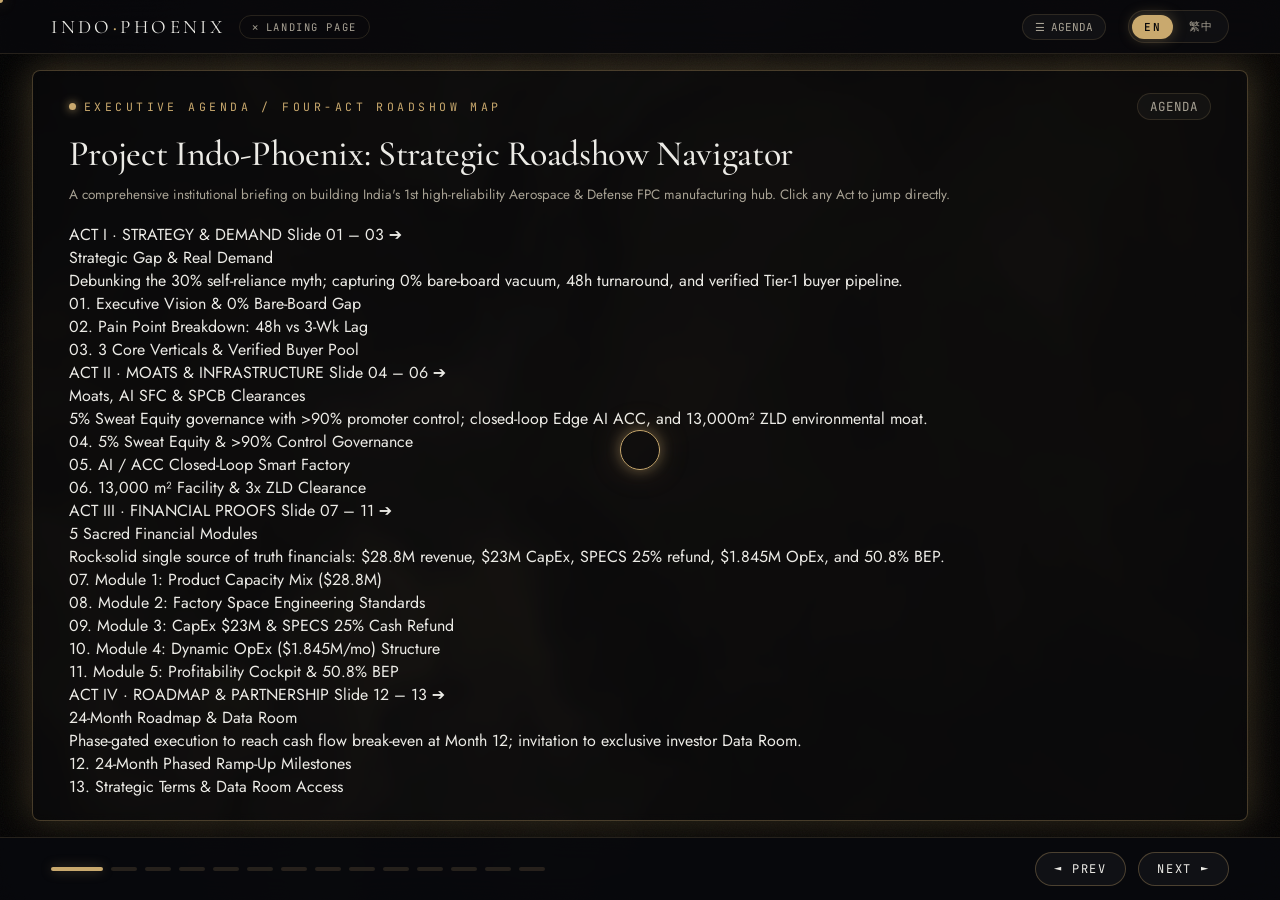
==== commit 174da51e: "feat(presentation): reinstate Slide 00 Agenda Hub and topbar quick jump button" ====
--- a/presentation.html
+++ b/presentation.html
@@ -26,6 +26,12 @@
     </div>
 
     <div class="deck-controls">
+      <!-- Quick Jump to Slide 00 Agenda Hub -->
+      <button class="btn-agenda-quick" onclick="jumpToSlide(0)" title="Jump to Executive Agenda">
+        <span>☰</span>
+        <span data-i18n="navAgenda">AGENDA</span>
+      </button>
+
       <!-- Bilingual Language Toggle (Preserves active theme) -->
       <div class="control-group">
         <button class="btn-ctrl active" id="btn-lang-en" onclick="setLang('en')">EN</button>
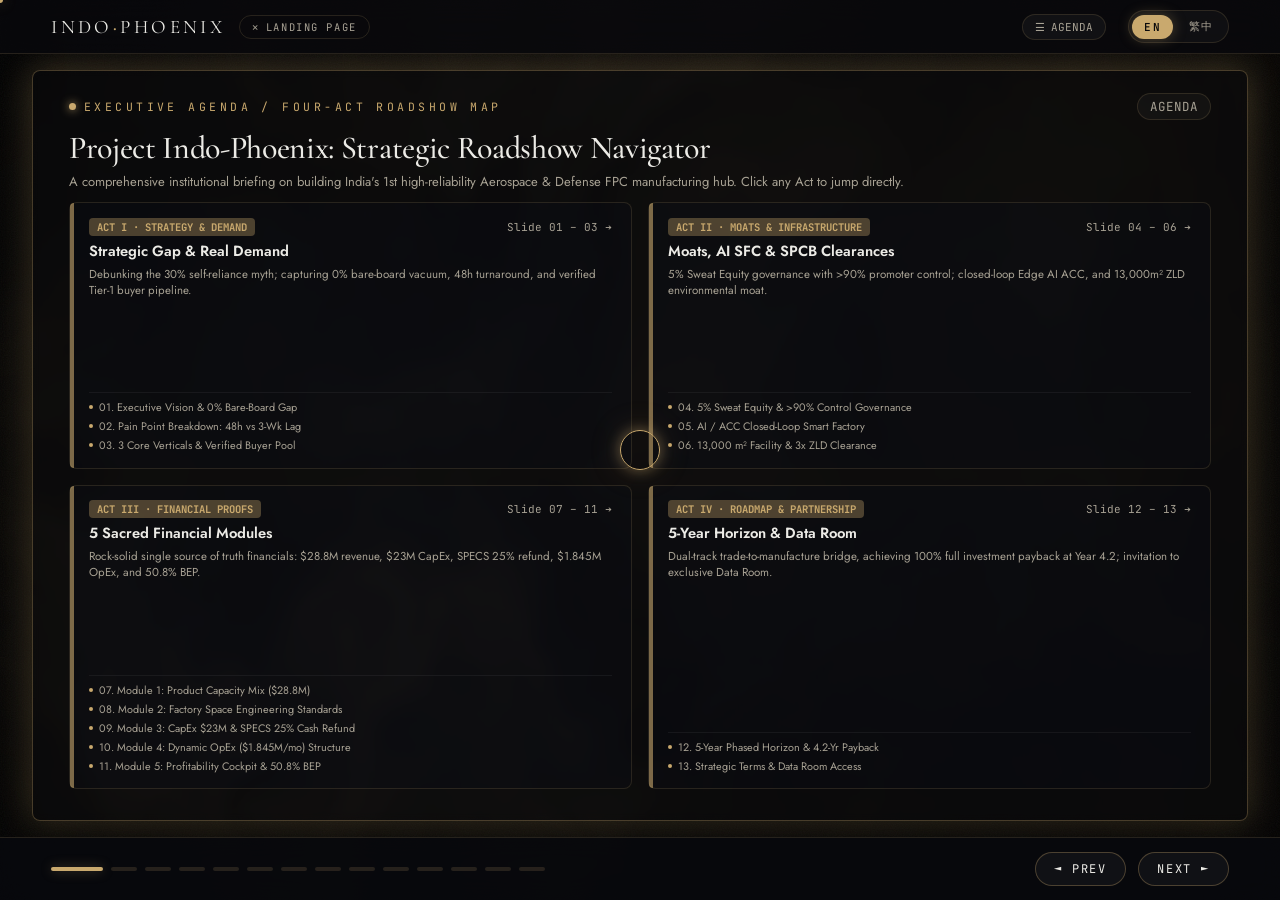
==== commit 09e5bfe5: "feat(presentation): implement MII gentleman passcode modal for NotebookLM AI Data Room with automati" ====
--- a/presentation.html
+++ b/presentation.html
@@ -70,6 +70,27 @@
     </div>
   </div>
 
+  <!-- Passcode Gateway Modal for NotebookLM -->
+  <div class="passcode-modal-overlay" id="passcodeModal" onclick="closePasscodeModal(event)">
+    <div class="passcode-modal-box" onclick="event.stopPropagation()">
+      <div class="passcode-modal-title">
+        <svg width="20" height="20" viewBox="0 0 24 24" fill="none" stroke="var(--accent)" stroke-width="2.5"><rect x="3" y="11" width="18" height="11" rx="2" ry="2"/><path d="M7 11V7a5 5 0 0 1 10 0v4"/></svg>
+        <span id="passcodeModalTitle">解鎖官方 AI 智能資料室</span>
+      </div>
+      <div class="passcode-modal-desc" id="passcodeModalDesc">
+        本資料室收錄 23 份專案深度研報與核心買家名冊，請輸入訪問密碼進入：
+      </div>
+      <input type="text" id="passcodeInput" class="passcode-input" placeholder="MII" maxlength="10" autocomplete="off" onkeydown="if(event.key==='Enter') verifyPasscodeAndOpen();" />
+      <div class="passcode-hint-box" id="passcodeModalHint">
+        💡 <strong>通行提示</strong>：若您尚未取得密碼，請在左側留言板送出意向，系統將自動發送通行密碼至您的登記郵箱。
+      </div>
+      <div class="passcode-btn-row">
+        <button class="btn-modal-cancel" onclick="closePasscodeModal()">取消 / Cancel</button>
+        <button class="btn-modal-confirm" onclick="verifyPasscodeAndOpen()">解鎖進入 / Enter ↗</button>
+      </div>
+    </div>
+  </div>
+
   <!-- High-Res Sample Image Lightbox Modal -->
   <div class="image-modal-backdrop" id="imageModal" onclick="closeImageModal(event)">
     <div class="image-modal-card" onclick="event.stopPropagation()">
--- a/assets/css/presentation.css
+++ b/assets/css/presentation.css
@@ -192,21 +192,56 @@
 
     .slide-title {
       font-family: var(--font-display);
-      font-size: clamp(26px, 2.8vw, 42px);
+      font-size: clamp(24px, 2.5vw, 38px);
       font-weight: 500; line-height: 1.15;
-      letter-spacing: -0.01em; margin-bottom: 8px;
+      letter-spacing: -0.01em; margin-bottom: 6px;
       color: var(--ink); flex-shrink: 0;
     }
     .slide-desc {
-      font-size: clamp(13.5px, 1.05vw, 15.5px);
-      color: var(--ink-sub); line-height: 1.55; max-width: 1080px;
-      margin-bottom: clamp(12px, 1.6vh, 20px); flex-shrink: 0;
+      font-size: clamp(13px, 0.95vw, 14.5px);
+      color: var(--ink-sub); line-height: 1.45; max-width: 1080px;
+      margin-bottom: clamp(8px, 1.2vh, 14px); flex-shrink: 0;
     }
 
     /* ═══════════════════════════════════════════════════════════════
        COMPONENT SYSTEM: FULL-STAGE EXPANSION & RICH TYPOGRAPHY
        ═══════════════════════════════════════════════════════════════ */
     
+    /* 0. Roadshow Agenda Navigator (Slide 00) */
+    .agenda-matrix-grid {
+      flex: 1; display: grid; grid-template-columns: repeat(2, 1fr); gap: clamp(10px, 1.4vw, 16px);
+      margin-bottom: clamp(6px, 1vh, 12px); min-height: 0;
+    }
+    .agenda-act-card {
+      background: rgba(10, 15, 25, 0.25); border: 1px solid var(--line-subtle);
+      border-radius: var(--card-radius); padding: clamp(10px, 1.6vh, 20px) clamp(14px, 1.5vw, 22px);
+      display: flex; flex-direction: column; justify-content: space-between;
+      cursor: pointer; transition: all 0.3s var(--ease); position: relative;
+      min-height: 0;
+    }
+    .agenda-act-card:hover {
+      background: var(--bg-card-hover); border-color: var(--accent);
+      transform: translateY(-3px); box-shadow: 0 10px 30px var(--accent-glow);
+    }
+    .agenda-act-card::before {
+      content: ""; position: absolute; top: 0; left: 0; width: 4px; height: 100%;
+      background: var(--accent); border-radius: 4px 0 0 4px; opacity: 0.6;
+    }
+    .agenda-act-head { display: flex; justify-content: space-between; align-items: center; margin-bottom: 4px; }
+    .agenda-act-badge {
+      font-family: var(--font-mono); font-size: 10.5px; font-weight: 700;
+      color: var(--accent); background: var(--accent-glow); padding: 2px 8px; border-radius: 4px;
+    }
+    .agenda-act-pages { font-family: var(--font-mono); font-size: 11px; color: var(--ink-sub); }
+    .agenda-act-title { font-size: clamp(14px, 1.15vw, 16px); font-weight: 600; color: var(--ink); margin-bottom: 4px; }
+    .agenda-act-desc { font-size: clamp(11.5px, 0.9vw, 13px); color: var(--ink-sub); line-height: 1.4; }
+    .agenda-act-subitems {
+      display: flex; flex-direction: column; gap: 3px; margin-top: clamp(4px, 0.8vh, 8px);
+      padding-top: clamp(4px, 0.8vh, 6px); border-top: 1px solid rgba(255,255,255,0.05);
+    }
+    .agenda-subitem { font-size: clamp(10.5px, 0.85vw, 12px); color: var(--ink-sub); display: flex; align-items: center; gap: 6px; }
+    .agenda-subitem-dot { width: 4px; height: 4px; border-radius: 50%; background: var(--accent); flex-shrink: 0; }
+
     /* 1. Hero Showcase (Slide 1) */
     .hero-metric-box {
       flex: 1; display: grid; grid-template-columns: 1.15fr 1.85fr; gap: 20px;
@@ -267,115 +302,197 @@
     .donut-hero-card {
       background: linear-gradient(135deg, rgba(255,255,255,0.03) 0%, rgba(0,0,0,0.4) 100%);
       border: 1px solid var(--accent); border-radius: var(--card-radius);
-      padding: clamp(16px, 2vh, 24px) 24px; display: flex; flex-direction: column;
-      justify-content: space-between; box-shadow: 0 12px 36px var(--accent-glow);
+      padding: clamp(14px, 1.8vh, 20px) clamp(16px, 1.5vw, 22px);
+      display: flex; flex-direction: column; justify-content: space-between;
+      box-shadow: 0 12px 36px var(--accent-glow);
+    }
+    .donut-card-header {
+      display: flex; justify-content: space-between; align-items: center; width: 100%;
+      border-bottom: 1px solid rgba(255, 255, 255, 0.06); padding-bottom: 8px;
     }
     .donut-circle-wrap {
-      display: flex; flex-direction: column; align-items: center; justify-content: center;
-      margin: 4px 0; position: relative;
-    }
-    .donut-svg { width: clamp(180px, 15vw, 220px); height: clamp(180px, 15vw, 220px); transform: rotate(-90deg); }
-    .donut-bg { fill: none; stroke: rgba(255,255,255,0.05); stroke-width: 13; }
+      flex: 1; display: flex; flex-direction: column; align-items: center; justify-content: center;
+      margin: 6px 0; position: relative; min-height: 0;
+    }
+    .donut-svg {
+      width: 100%; height: 100%; max-width: 320px; max-height: 320px;
+      transform: rotate(-90deg); filter: drop-shadow(0 8px 24px rgba(0, 0, 0, 0.5));
+    }
+    .donut-bg { fill: none; stroke: rgba(255,255,255,0.05); stroke-width: 11; }
     .donut-segment {
-      fill: none; stroke-width: 13; stroke-linecap: round;
-      transition: stroke-dasharray 1.2s cubic-bezier(0.16, 1, 0.3, 1);
+      fill: none; stroke-width: 11; stroke-linecap: round;
+      transition: stroke-dasharray 1.2s cubic-bezier(0.16, 1, 0.3, 1), stroke-width 0.3s ease, filter 0.3s ease;
     }
     .donut-center-text {
       position: absolute; display: flex; flex-direction: column; align-items: center; justify-content: center;
+      pointer-events: none;
     }
     .donut-center-val {
-      font-family: var(--font-display); font-size: clamp(28px, 2.5vw, 38px);
-      font-weight: 700; color: var(--accent); line-height: 1; margin-bottom: 2px;
+      font-family: var(--font-display); font-size: clamp(34px, 3.2vw, 48px);
+      font-weight: 700; color: var(--accent); line-height: 1; margin-bottom: 4px;
+      text-shadow: 0 0 24px var(--accent-glow);
     }
     .donut-center-lbl {
-      font-family: var(--font-mono); font-size: 11px; letter-spacing: 0.2em; color: var(--ink-sub); text-transform: uppercase;
+      font-family: var(--font-mono); font-size: 11.5px; letter-spacing: 0.2em; color: var(--ink-sub); text-transform: uppercase;
+    }
+
+    .donut-insight-dock {
+      background: rgba(8, 12, 20, 0.85); border: 1px dashed var(--line-subtle);
+      border-left: 3px solid var(--accent); border-radius: 6px;
+      padding: 8px 12px; margin-top: 4px; transition: all 0.3s var(--ease);
+      min-height: 56px; display: flex; flex-direction: column; justify-content: center;
+    }
+    .dock-tag {
+      font-family: var(--font-mono); font-size: 9.5px; color: var(--accent);
+      letter-spacing: 0.08em; text-transform: uppercase; margin-bottom: 3px; font-weight: 600;
+    }
+    .dock-desc {
+      font-size: 11.5px; line-height: 1.4; color: var(--ink);
     }
     .product-spec-grid {
-      display: grid; grid-template-columns: 1fr; gap: 10px;
+      display: grid; grid-template-columns: 1fr; gap: clamp(10px, 1.2vh, 14px);
+      min-height: 0;
     }
     .product-spec-card {
       background: rgba(10, 15, 25, 0.2); border: 1px solid var(--line-subtle);
-      border-radius: var(--card-radius); padding: clamp(12px, 1.8vh, 18px) 20px;
-      display: grid; grid-template-columns: 1.3fr 1fr 1fr 1.1fr; gap: 14px;
-      align-items: center; cursor: pointer; transition: all 0.25s var(--ease);
+      border-radius: var(--card-radius); padding: clamp(12px, 1.6vh, 16px) clamp(16px, 1.6vw, 22px);
+      display: flex; flex-direction: column; justify-content: space-between;
+      cursor: pointer; transition: all 0.25s var(--ease); position: relative;
     }
     .product-spec-card:hover, .product-spec-card.active {
       background: var(--bg-card-hover); border-color: var(--accent);
       transform: translateX(4px); box-shadow: 0 4px 18px var(--accent-glow);
     }
+    .product-spec-top-row {
+      display: grid; grid-template-columns: 1.4fr 1fr 1fr 1.1fr; gap: 14px;
+      align-items: center; width: 100%;
+    }
+    .product-pills-row {
+      display: flex; flex-wrap: wrap; gap: 6px; margin-top: 8px;
+    }
+    .product-app-pill {
+      font-family: var(--font-mono); font-size: 11px; font-weight: 600;
+      color: var(--ink); background: rgba(255, 255, 255, 0.05);
+      border: 1px solid var(--line-subtle); padding: 3px 9px;
+      border-radius: 4px; display: inline-flex; align-items: center; gap: 4px;
+      transition: all 0.2s var(--ease);
+    }
+    .product-spec-card:hover .product-app-pill {
+      border-color: rgba(201, 169, 110, 0.35); background: rgba(255, 255, 255, 0.08);
+    }
     .spec-title-col { display: flex; align-items: center; gap: 10px; }
     .spec-dot { width: 10px; height: 10px; border-radius: 50%; flex-shrink: 0; }
-    .spec-name { font-weight: 600; font-size: 14px; color: var(--ink); }
+    .spec-name { font-weight: 600; font-size: 14.5px; color: var(--ink); }
     .spec-pct { font-family: var(--font-mono); font-size: 11.5px; color: var(--ink-sub); }
-    .spec-val-num { font-family: var(--font-mono); font-size: 14px; color: var(--ink); font-weight: 600; }
+    .spec-val-num { font-family: var(--font-mono); font-size: 14.5px; color: var(--ink); font-weight: 600; }
     .spec-val-sub { font-size: 11px; color: var(--ink-sub); }
 
-    /* 3. Space Allocation Area Matrix Tiles (Slide 6 & Slide 8) */
-    .space-matrix-grid {
-      flex: 1; display: grid; grid-template-columns: repeat(3, 1fr); gap: 14px;
-      margin-bottom: 12px; min-height: 0;
-    }
-    .space-tile-card {
+    /* 3. Space Allocation Area High-Density Engineering Cockpit (Slide 8 Overhaul) */
+    .space-cockpit-container {
+      flex: 1; display: flex; flex-direction: column; gap: 8px;
+      margin-bottom: 10px; min-height: 0;
+    }
+    .space-kpi-ribbon {
+      background: rgba(10, 15, 25, 0.35); border: 1px solid var(--line-subtle);
+      border-radius: var(--tag-radius); padding: 8px 18px;
+      display: flex; align-items: center; justify-content: space-around;
+      flex-shrink: 0;
+    }
+    .space-kpi-block { display: flex; flex-direction: column; align-items: center; }
+    .space-kpi-lbl { font-family: var(--font-mono); font-size: 10px; color: var(--ink-sub); text-transform: uppercase; letter-spacing: 0.08em; }
+    .space-kpi-val { font-family: var(--font-mono); font-size: 13.5px; font-weight: 700; color: var(--ink); margin-top: 2px; }
+    .space-kpi-divider { width: 1px; height: 20px; background: rgba(255, 255, 255, 0.08); }
+
+    .space-rows-list {
+      flex: 1; display: grid; grid-template-rows: repeat(5, 1fr); gap: 6px;
+      min-height: 0;
+    }
+    .space-row-card {
       background: rgba(10, 15, 25, 0.2); border: 1px solid var(--line-subtle);
-      border-radius: var(--card-radius); padding: clamp(16px, 2vh, 22px) 18px;
-      display: flex; flex-direction: column; justify-content: space-between;
-      cursor: pointer; transition: all 0.25s var(--ease);
-      position: relative;
-    }
-    .space-tile-card:hover, .space-tile-card.active {
+      border-radius: 6px; padding: clamp(6px, 0.9vh, 10px) clamp(12px, 1.2vw, 16px);
+      display: grid; grid-template-columns: 1.4fr 1.5fr 2fr 1.1fr; gap: 14px;
+      align-items: center; cursor: pointer; transition: all 0.25s var(--ease);
+      position: relative; min-height: 0;
+    }
+    .space-row-card:hover, .space-row-card.active {
       background: var(--bg-card-hover); border-color: var(--accent);
-      transform: translateY(-3px); box-shadow: 0 8px 24px var(--accent-glow);
-    }
-    .space-tile-top {
-      display: flex; justify-content: space-between; align-items: flex-start; margin-bottom: 6px;
-    }
-    .space-tile-title { font-size: 14.5px; font-weight: 600; color: var(--ink); }
-    .space-tile-area {
-      font-family: var(--font-mono); font-size: 16px; font-weight: 700; color: var(--accent);
-    }
-    .space-tile-std {
-      font-family: var(--font-mono); font-size: 11px; color: var(--accent-light);
-      background: rgba(255,255,255,0.03); padding: 2px 8px; border-radius: 4px;
-      margin-bottom: 6px; display: inline-block;
-    }
-    .space-tile-desc { font-size: 12.5px; color: var(--ink-sub); line-height: 1.45; }
-
-    /* 4. OpEx Cost Composition Master Grid (Slide 10) */
-    .opex-cockpit-grid {
-      flex: 1; display: grid; grid-template-columns: 1fr 1fr; gap: 14px;
-      margin-bottom: 12px; min-height: 0;
-    }
-    .opex-cost-card {
+      transform: translateX(4px); box-shadow: 0 4px 16px var(--accent-glow);
+    }
+    .space-row-title-col { display: flex; align-items: center; gap: 10px; }
+    .space-row-idx {
+      font-family: var(--font-mono); font-size: 11px; font-weight: 700;
+      color: var(--accent); background: var(--accent-glow); width: 22px; height: 22px;
+      border-radius: 4px; display: flex; align-items: center; justify-content: center;
+      border: 1px solid var(--accent); flex-shrink: 0;
+    }
+    .space-row-title { font-size: 13px; font-weight: 600; color: var(--ink); white-space: nowrap; }
+    .space-row-std { font-family: var(--font-mono); font-size: 10px; color: var(--ink-sub); margin-top: 1px; }
+
+    .space-row-equip-col, .space-row-infra-col, .space-row-area-col {
+      display: flex; flex-direction: column; justify-content: center;
+    }
+    .space-row-sublbl {
+      font-family: var(--font-mono); font-size: 9px; color: var(--accent);
+      letter-spacing: 0.05em; text-transform: uppercase; margin-bottom: 2px;
+    }
+    .space-row-equip { font-size: 11.5px; color: var(--ink); line-height: 1.35; }
+    .space-row-infra { font-size: 11.5px; color: var(--ink-sub); line-height: 1.35; }
+
+    .space-row-area-box {
+      display: flex; align-items: center; gap: 6px; font-family: var(--font-mono);
+    }
+    .area-kunshan { font-size: 11px; color: var(--ink-sub); text-decoration: line-through; opacity: 0.6; }
+    .area-arrow { font-size: 10px; color: var(--accent); }
+    .area-india { font-size: 13.5px; font-weight: 700; color: var(--accent); }
+
+    /* 4. OpEx Cost Composition Master Cockpit (Slide 10 Overhaul) */
+    .opex-cockpit-container {
+      flex: 1; display: flex; flex-direction: column; gap: 8px;
+      margin-bottom: 10px; min-height: 0;
+    }
+    .opex-rows-list {
+      flex: 1; display: grid; grid-template-rows: repeat(5, 1fr); gap: 6px;
+      min-height: 0;
+    }
+    .opex-row-card {
       background: rgba(10, 15, 25, 0.2); border: 1px solid var(--line-subtle);
-      border-radius: var(--card-radius); padding: clamp(16px, 2vh, 22px) 20px;
-      display: flex; flex-direction: column; justify-content: space-between;
-      cursor: pointer; transition: all 0.25s var(--ease);
-    }
-    .opex-cost-card:hover, .opex-cost-card.active {
+      border-radius: 6px; padding: clamp(6px, 0.9vh, 10px) clamp(12px, 1.2vw, 16px);
+      display: grid; grid-template-columns: 1.4fr 1.6fr 0.9fr 0.9fr 1fr 1fr; gap: 12px;
+      align-items: center; cursor: pointer; transition: all 0.25s var(--ease);
+      position: relative; min-height: 0;
+    }
+    /* English-specific layout tuning (Zero interference with Chinese mode) */
+    html[lang="en"] .opex-row-card {
+      grid-template-columns: 1.35fr 1.55fr 0.95fr 0.95fr 1.05fr 1.05fr;
+      gap: 12px;
+    }
+    .opex-row-card:hover, .opex-row-card.active {
       background: var(--bg-card-hover); border-color: var(--accent);
-      transform: translateY(-2px); box-shadow: 0 6px 20px var(--accent-glow);
-    }
-    .opex-card-head {
-      display: flex; justify-content: space-between; align-items: baseline; margin-bottom: 4px;
-    }
-    .opex-card-title { font-size: 15px; font-weight: 600; color: var(--ink); }
-    .opex-card-pct {
-      font-family: var(--font-mono); font-size: 13px; font-weight: 600; color: var(--accent);
-    }
-    .opex-card-amount {
-      font-family: var(--font-display); font-size: 28px; font-weight: 600;
-      color: var(--accent); line-height: 1; margin-bottom: 6px;
-    }
-    .opex-bar-ratio {
-      height: 8px; background: rgba(255,255,255,0.06); border-radius: 4px;
-      overflow: hidden; display: flex; margin: 8px 0;
+      transform: translateX(4px); box-shadow: 0 4px 16px var(--accent-glow);
+    }
+    .opex-row-card.total-row {
+      background: linear-gradient(90deg, rgba(201, 169, 110, 0.12) 0%, rgba(10, 15, 25, 0.4) 100%);
+      border-color: var(--accent); border-left: 3px solid var(--accent);
+    }
+    .opex-title-block { display: flex; align-items: center; gap: 10px; }
+    .opex-icon { font-size: 16px; color: var(--accent); flex-shrink: 0; }
+    .opex-title { font-size: 13px; font-weight: 600; color: var(--ink); white-space: nowrap; }
+    .opex-pct { font-family: var(--font-mono); font-size: 10px; color: var(--ink-sub); margin-top: 1px; }
+
+    .opex-bar-col { display: flex; flex-direction: column; justify-content: center; gap: 3px; }
+    .opex-bar-ratio-mini {
+      height: 6px; background: rgba(255,255,255,0.06); border-radius: 3px;
+      overflow: hidden; display: flex; width: 100%;
     }
     .opex-var-bar { height: 100%; background: #38bdf8; }
-    .opex-fix-bar { height: 100%; background: #94a3b8; }
-    .opex-ratio-labels {
-      display: flex; justify-content: space-between; font-family: var(--font-mono);
-      font-size: 11px; color: var(--ink-sub);
-    }
+    .opex-fix-bar { height: 100%; background: rgba(255,255,255,0.18); }
+
+    .opex-val-col { display: flex; flex-direction: column; justify-content: center; }
+    .opex-val-num { font-family: var(--font-mono); font-size: 13px; font-weight: 600; color: var(--ink); }
+    .opex-val-num.kunshan { color: var(--ink-sub); font-size: 12px; }
+    .opex-val-num.accent { color: var(--accent); font-weight: 700; }
+    .opex-val-num.var-amt { color: #38bdf8; font-weight: 600; }
+    .opex-val-num.fix-amt { color: var(--ink-sub); font-weight: 600; }
 
     /* 3. VS Matrix (Slide 2 Market Gap Overhaul) */
     .vs-matrix {
@@ -415,40 +532,65 @@
     .badge-good { background: var(--accent-glow); color: var(--accent); border: 1px solid var(--accent); }
 
     /* 4. CapEx & SPECS Comparison Master Cockpit (Slide 9 Overhaul) */
-    .capex-cockpit-grid {
-      flex: 1; display: grid; grid-template-columns: 1fr; gap: 10px;
-      margin-bottom: 12px; min-height: 0;
+    .capex-cockpit-container {
+      flex: 1; display: flex; flex-direction: column; gap: 8px;
+      margin-bottom: 10px; min-height: 0;
+    }
+    .capex-rows-list {
+      flex: 1; display: grid; grid-template-rows: repeat(4, 1fr); gap: 6px;
+      min-height: 0;
     }
     .capex-row-card {
       background: rgba(10, 15, 25, 0.2); border: 1px solid var(--line-subtle);
-      border-radius: var(--card-radius); padding: clamp(12px, 1.8vh, 18px) 20px;
-      display: grid; grid-template-columns: 1.4fr 1fr 1fr 1fr 1.1fr; gap: 14px;
+      border-radius: 6px; padding: clamp(6px, 1vh, 10px) clamp(12px, 1.2vw, 16px);
+      display: grid; grid-template-columns: 1.4fr 2.1fr 0.9fr 0.9fr 0.9fr 1fr; gap: 12px;
       align-items: center; cursor: pointer; transition: all 0.25s var(--ease);
+      position: relative; min-height: 0;
+    }
+    /* English-specific layout tuning (Zero interference with Chinese mode) */
+    html[lang="en"] .capex-row-card {
+      grid-template-columns: 1.25fr 1.85fr 1.05fr 1.05fr 1.05fr 1.15fr;
+      gap: 14px;
+    }
+    html[lang="en"] .capex-boundary-text {
+      font-size: 10.5px; line-height: 1.3;
+    }
+    html[lang="en"] .space-row-sublbl {
+      font-size: 8.5px; letter-spacing: 0.04em;
     }
     .capex-row-card:hover, .capex-row-card.active {
       background: var(--bg-card-hover); border-color: var(--accent);
-      transform: translateX(4px); box-shadow: 0 4px 18px var(--accent-glow);
-    }
-    .capex-title-block { display: flex; align-items: center; gap: 12px; }
-    .capex-icon { font-size: 18px; color: var(--accent); }
-    .capex-title { font-size: 14.5px; font-weight: 600; color: var(--ink); }
-    .capex-pct { font-family: var(--font-mono); font-size: 11.5px; color: var(--ink-sub); }
-    .capex-val-col { display: flex; flex-direction: column; }
-    .capex-val-num { font-family: var(--font-mono); font-size: 14.5px; font-weight: 600; color: var(--ink); }
-    .capex-val-sub { font-size: 11px; color: var(--ink-sub); }
+      transform: translateX(4px); box-shadow: 0 4px 16px var(--accent-glow);
+    }
+    .capex-row-card.total-row {
+      background: linear-gradient(90deg, rgba(201, 169, 110, 0.12) 0%, rgba(10, 15, 25, 0.4) 100%);
+      border-color: var(--accent); border-left: 3px solid var(--accent);
+    }
+    .capex-title-block { display: flex; align-items: center; gap: 10px; }
+    .capex-icon { font-size: 16px; color: var(--accent); flex-shrink: 0; }
+    .capex-title { font-size: 13px; font-weight: 600; color: var(--ink); white-space: nowrap; }
+    .capex-pct { font-family: var(--font-mono); font-size: 10px; color: var(--ink-sub); margin-top: 1px; }
+
+    .capex-boundary-col { display: flex; flex-direction: column; justify-content: center; }
+    .capex-boundary-text { font-size: 11px; color: var(--ink-sub); line-height: 1.35; }
+
+    .capex-val-col { display: flex; flex-direction: column; justify-content: center; }
+    .capex-val-num { font-family: var(--font-mono); font-size: 13px; font-weight: 600; color: var(--ink); }
+    .capex-val-num.kunshan { color: var(--ink-sub); font-size: 12px; }
     .capex-val-num.accent { color: var(--accent); font-weight: 700; }
     .capex-val-num.subsidy { color: #34d399; font-weight: 700; }
+    .capex-val-num.net { color: var(--ink); font-weight: 700; font-size: 13.5px; }
 
     /* 5. BEP Master Cockpit (Slide 11 Overhaul) */
     .bep-cockpit-grid {
-      flex: 1; display: grid; grid-template-columns: 1.15fr 2fr; gap: 20px;
-      align-items: stretch; margin-bottom: 12px; min-height: 0;
+      flex: 1; display: grid; grid-template-columns: 1.05fr 1.95fr; gap: 14px;
+      align-items: stretch; margin-bottom: 10px; min-height: 0;
     }
     .gauge-card-master {
       background: linear-gradient(135deg, rgba(255,255,255,0.03) 0%, rgba(0,0,0,0.4) 100%);
       border: 1px solid var(--accent); border-radius: var(--card-radius);
-      padding: clamp(16px, 2vh, 24px) 20px; display: flex; flex-direction: column;
-      justify-content: space-between; box-shadow: 0 12px 36px var(--accent-glow);
+      padding: clamp(14px, 1.8vh, 20px) 18px; display: flex; flex-direction: column;
+      justify-content: space-between; box-shadow: 0 8px 24px var(--accent-glow);
       position: relative; overflow: hidden;
     }
     .gauge-card-master::after {
@@ -456,30 +598,35 @@
       background: radial-gradient(circle at top right, var(--accent-glow), transparent 70%);
       pointer-events: none;
     }
+    .gauge-top-section {
+      display: flex; flex-direction: column; align-items: center; justify-content: center;
+      flex: 1; margin: 4px 0;
+    }
     .gauge-main-wrap {
       display: flex; flex-direction: column; align-items: center; justify-content: center;
-      margin: 4px 0;
+      margin: 8px 0 4px 0;
     }
     .gauge-circle {
-      position: relative; width: 170px; height: 85px; overflow: hidden;
+      position: relative; width: 210px; height: 105px; overflow: hidden;
       display: flex; align-items: flex-end; justify-content: center;
     }
     .gauge-arc {
-      width: 170px; height: 170px; border-radius: 50%;
-      border: 14px solid rgba(255,255,255,0.05);
+      width: 210px; height: 210px; border-radius: 50%;
+      border: 16px solid rgba(255,255,255,0.06);
       border-top-color: var(--accent); border-left-color: var(--accent);
       position: absolute; top: 0; left: 0;
-      transform: rotate(-45deg);
+      transform: rotate(46.44deg); /* 50.8% default: -45 + (50.8/100)*180 = 46.44deg */
       box-shadow: 0 0 24px var(--accent-glow);
-      transition: transform 1.2s cubic-bezier(0.16, 1, 0.3, 1);
+      transition: transform 0.15s ease-out, border-color 0.25s, box-shadow 0.25s;
     }
     .gauge-value {
-      font-family: var(--font-display); font-size: 36px; font-weight: 600;
+      font-family: var(--font-display); font-size: 42px; font-weight: 600;
       color: var(--accent); line-height: 1; z-index: 2; margin-bottom: 4px;
+      transition: color 0.25s;
     }
     .gauge-threshold-text {
-      font-family: var(--font-mono); font-size: 11px; letter-spacing: 0.15em;
-      text-transform: uppercase; color: var(--accent-light); margin-top: 6px;
+      font-family: var(--font-mono); font-size: 11px; letter-spacing: 0.12em;
+      text-transform: uppercase; color: var(--accent-light); margin-top: 8px;
       text-align: center;
     }
 
@@ -509,34 +656,58 @@
     }
     .slider-result-row strong { color: var(--ink); }
 
-    /* 6 Mini Metrics Grid */
-    .cockpit-cards-grid {
-      display: grid; grid-template-columns: repeat(3, 1fr); gap: 12px;
-    }
-    .cockpit-mini-card {
-      background: rgba(10, 15, 25, 0.2);
-      border: 1px solid var(--line-subtle);
-      border-radius: var(--card-radius);
-      padding: clamp(12px, 1.6vh, 18px) 16px; display: flex; flex-direction: column;
-      justify-content: space-between; cursor: pointer;
-      transition: all 0.25s var(--ease); position: relative;
-    }
-    .cockpit-mini-card:hover, .cockpit-mini-card.active {
+    /* Bottom Double Returns Ribbon */
+    .bep-returns-ribbon {
+      background: rgba(0,0,0,0.3); border: 1px solid rgba(255,255,255,0.06);
+      border-radius: 4px; padding: 8px 12px; display: flex;
+      justify-content: space-around; align-items: center; margin-top: 10px;
+    }
+    .bep-return-item { display: flex; flex-direction: column; align-items: center; }
+    .bep-ret-lbl { font-family: var(--font-mono); font-size: 9px; color: var(--ink-sub); text-transform: uppercase; }
+    .bep-ret-val { font-family: var(--font-mono); font-size: 13px; font-weight: 700; }
+    .bep-return-divider { width: 1px; height: 18px; background: rgba(255,255,255,0.08); }
+
+    /* 6 Financial Rows on Right */
+    .bep-metrics-rows-list {
+      display: grid; grid-template-rows: repeat(6, 1fr); gap: 5px;
+      min-height: 0;
+    }
+    .bep-metric-row-card {
+      background: rgba(10, 15, 25, 0.2); border: 1px solid var(--line-subtle);
+      border-radius: 6px; padding: clamp(4px, 0.7vh, 8px) clamp(10px, 1vw, 14px);
+      display: grid; grid-template-columns: 1.5fr 0.9fr 0.9fr 0.9fr 2fr; gap: 10px;
+      align-items: center; cursor: pointer; transition: all 0.25s var(--ease);
+      position: relative; min-height: 0;
+    }
+    /* English-specific layout tuning */
+    html[lang="en"] .bep-metric-row-card {
+      grid-template-columns: 1.4fr 0.9fr 0.9fr 0.9fr 1.9fr;
+      gap: 10px;
+    }
+    .bep-metric-row-card:hover, .bep-metric-row-card.active {
       background: var(--bg-card-hover); border-color: var(--accent);
-      transform: translateY(-2px); box-shadow: 0 6px 20px var(--accent-glow);
-    }
-    .cockpit-mini-card.active::before {
-      content: ""; position: absolute; top: 0; left: 0; right: 0; height: 2px;
-      background: var(--accent); box-shadow: 0 0 8px var(--accent);
-    }
-    .mini-card-header {
-      display: flex; justify-content: space-between; align-items: flex-start;
-      margin-bottom: 4px;
-    }
-    .mini-card-label {
-      font-family: var(--font-mono); font-size: 10.5px; letter-spacing: 0.15em;
-      text-transform: uppercase; color: var(--ink-sub);
-    }
+      transform: translateX(4px); box-shadow: 0 4px 16px var(--accent-glow);
+    }
+    .bep-metric-row-card.ebit-row {
+      background: linear-gradient(90deg, rgba(201, 169, 110, 0.14) 0%, rgba(10, 15, 25, 0.4) 100%);
+      border-color: var(--accent); border-left: 3px solid var(--accent);
+    }
+    .bep-metric-row-card.bep-row {
+      background: linear-gradient(90deg, rgba(56, 189, 248, 0.1) 0%, rgba(10, 15, 25, 0.4) 100%);
+      border-color: #38bdf8; border-left: 3px solid #38bdf8;
+    }
+    .bep-metric-title-col { display: flex; align-items: center; gap: 8px; }
+    .bep-metric-dot { width: 6px; height: 6px; border-radius: 50%; background: var(--ink-sub); flex-shrink: 0; }
+    .bep-metric-dot.accent { background: var(--accent); box-shadow: 0 0 6px var(--accent); }
+    .bep-metric-title { font-size: 12.5px; font-weight: 600; color: var(--ink); white-space: nowrap; }
+
+    .bep-bench-col { display: flex; flex-direction: column; justify-content: center; }
+    .bep-bench-text { font-size: 10.5px; color: var(--ink-sub); line-height: 1.3; }
+
+    .bep-val-col { display: flex; flex-direction: column; justify-content: center; }
+    .bep-val-num { font-family: var(--font-mono); font-size: 12.5px; font-weight: 600; color: var(--ink); }
+    .bep-val-num.accent { color: var(--accent); font-weight: 700; }
+    .bep-val-num.highlight { color: #34d399; font-weight: 700; }
     .mini-card-val {
       font-family: var(--font-display); font-size: clamp(22px, 2vw, 28px);
       font-weight: 600; color: var(--accent); line-height: 1; margin-bottom: 4px;
@@ -575,12 +746,42 @@
       .space-tile-card:hover .card-smart-tooltip,
       .opex-cost-card:hover .card-smart-tooltip,
       .capex-row-card:hover .card-smart-tooltip,
-      .cockpit-mini-card:hover .card-smart-tooltip {
+      .cockpit-mini-card:hover .card-smart-tooltip,
+      .gantt-track-item:hover .card-smart-tooltip,
+      .scurve-pod-item:hover .card-smart-tooltip {
         opacity: 1; transform: translateX(-50%) translateY(0); pointer-events: auto;
       }
+      .split-moat-card:hover .card-smart-tooltip,
+      .split-hero-left:hover .card-smart-tooltip {
+        opacity: 1; transform: translateY(0); pointer-events: auto;
+      }
     }
     @media (hover: none), (pointer: coarse), (max-width: 768px) {
       .card-smart-tooltip { display: none !important; }
+    }
+
+    /* Scoped Embedded Bottom Tooltip for Split 2x2 Moat Cards (Slide 04 & 05) and Product Spec Cards (Slide 07) */
+    .split-moat-card .card-smart-tooltip,
+    .product-spec-card .card-smart-tooltip {
+      position: absolute; bottom: 8px; left: 12px; right: 12px; top: auto;
+      width: auto; max-width: none; transform: translateY(6px);
+      background: rgba(8, 12, 20, 0.96);
+      border: 1px dashed var(--line-subtle); border-left: 3px solid var(--accent);
+      border-radius: 6px; padding: 6px 12px;
+      box-shadow: 0 8px 24px rgba(0, 0, 0, 0.7);
+      backdrop-filter: blur(10px); -webkit-backdrop-filter: blur(10px);
+    }
+    .split-moat-card .card-smart-tooltip::after,
+    .product-spec-card .card-smart-tooltip::after {
+      display: none !important;
+    }
+    .split-moat-card .card-smart-tooltip .tooltip-tag,
+    .product-spec-card .card-smart-tooltip .tooltip-tag {
+      font-size: 8.5px; margin-bottom: 2px;
+    }
+    .split-moat-card .card-smart-tooltip .tooltip-text,
+    .product-spec-card .card-smart-tooltip .tooltip-text {
+      font-size: 10.5px; line-height: 1.35; color: var(--ink-sub);
     }
 
     .cockpit-floating-bar {
@@ -598,28 +799,244 @@
     }
     .floating-bar-text strong { color: var(--ink); font-weight: 600; }
 
-    /* 6. Multi-Step Flow Pipeline & Roadmap Timeline (Slide 12) */
-    .flow-pipeline {
-      flex: 1; display: grid; grid-template-columns: repeat(4, 1fr); gap: 14px;
-      margin-bottom: 12px; min-height: 0;
-    }
-    .flow-card {
-      background: rgba(255, 255, 255, 0.02);
-      border: 1px solid var(--line-subtle);
-      border-radius: var(--card-radius); padding: clamp(18px, 2.2vh, 26px) 18px;
+    /* 6. Authentic Data-Driven Scissors Crossover Financial Horizon (Slide 12) */
+    .crossover-chart-container {
+      flex: 1; display: flex; flex-direction: column; justify-content: space-between;
+      margin-bottom: 6px; min-height: 0; position: relative;
+    }
+    .crossover-board-wrap {
+      flex: 1; position: relative; width: 100%; min-height: 310px;
+    }
+    .crossover-svg {
+      position: absolute; inset: 0; width: 100%; height: 100%; pointer-events: none;
+      z-index: 1; overflow: visible;
+    }
+
+    /* Main Chart Legend & Category Titles (Matching Sketch) */
+    .crossover-title-badge {
+      position: absolute; z-index: 10; font-family: var(--font-display);
+      font-size: clamp(15px, 1.3vw, 20px); font-weight: 700;
+      letter-spacing: 0.05em; text-transform: uppercase;
+    }
+    .crossover-title-badge.orange-badge {
+      top: 10px; left: 30px; color: #f97316;
+      text-shadow: 0 0 16px rgba(249, 115, 22, 0.4);
+    }
+    .crossover-title-badge.green-badge {
+      bottom: 12px; left: 30px; color: #22c55e;
+      text-shadow: 0 0 16px rgba(34, 197, 94, 0.4);
+    }
+    .timeline-legend-tag {
+      position: absolute; right: 20px; top: 40%; transform: translateY(-100%);
+      font-family: var(--font-mono); font-size: 10.5px; font-weight: 700;
+      color: #60a5fa; letter-spacing: 0.08em; text-shadow: 0 0 10px rgba(96, 165, 250, 0.4);
+      z-index: 10; text-align: right; line-height: 1.2; text-transform: uppercase;
+      background: rgba(10, 15, 25, 0.7); padding: 2px 8px; border-radius: 4px;
+      border: 1px solid rgba(96, 165, 250, 0.3); backdrop-filter: blur(6px);
+    }
+
+    /* Interactive Points Layers (2-Row Clean Stack Tags) */
+    .crossover-node-layer {
+      position: absolute; inset: 0; pointer-events: none; z-index: 15;
+    }
+    .crossover-point-item {
+      position: absolute; pointer-events: auto; cursor: pointer;
+      display: flex; flex-direction: column; align-items: center; gap: 3px;
+      padding: 4px 8px; border-radius: 6px; transition: all 0.25s var(--ease);
+      white-space: nowrap; background: rgba(10, 15, 25, 0.85);
+      border: 1px solid rgba(255, 255, 255, 0.08); backdrop-filter: blur(10px);
+    }
+    .crossover-point-item:hover {
+      background: rgba(10, 15, 25, 0.98); transform: translateX(-50%) translateY(-2px);
+      box-shadow: 0 6px 20px rgba(0, 0, 0, 0.8); border-color: var(--accent);
+    }
+    .point-header-line {
+      display: flex; align-items: center; gap: 5px;
+    }
+    .point-bullet {
+      width: 6px; height: 6px; border-radius: 50%; flex-shrink: 0;
+    }
+    .point-bullet.orange {
+      background: #f97316; box-shadow: 0 0 8px #f97316;
+    }
+    .point-bullet.green {
+      background: #22c55e; box-shadow: 0 0 8px #22c55e;
+    }
+    .orange-point .point-text {
+      font-size: 11px; font-weight: 700; color: #fdba74;
+    }
+    .orange-point:hover .point-text {
+      color: #fff; text-shadow: 0 0 10px #f97316;
+    }
+    .green-point .point-text {
+      font-size: 11px; font-weight: 700; color: #86efac;
+    }
+    .green-point:hover .point-text {
+      color: #fff; text-shadow: 0 0 10px #22c55e;
+    }
+    .point-metric-pill {
+      font-family: var(--font-mono); font-size: 9px; font-weight: 700;
+      padding: 1px 6px; border-radius: 3px;
+    }
+    .point-metric-pill.orange {
+      background: rgba(249, 115, 22, 0.15); color: #fb923c; border: 1px solid rgba(249, 115, 22, 0.3);
+    }
+    .point-metric-pill.green {
+      background: rgba(34, 197, 94, 0.15); color: #4ade80; border: 1px solid rgba(34, 197, 94, 0.3);
+    }
+
+    /* Timeline Labels on Central Blue Line */
+    .crossover-time-labels {
+      position: absolute; top: 50%; width: 100%; transform: translateY(-50%);
+      pointer-events: none; z-index: 12;
+    }
+    .crossover-time-labels span {
+      position: absolute; top: 10px; transform: translateX(-50%);
+      font-family: var(--font-mono); font-size: 11px; font-weight: 700; color: #94a3b8;
+    }
+
+    /* Payback Perfect 1:1 CSS Pulse Ring (Zero Distortion on Fullscreen/Resize) */
+    .payback-perfect-pulse {
+      position: absolute; width: 28px; height: 28px;
+      transform: translate(-50%, -50%);
+      aspect-ratio: 1 / 1; border-radius: 50%;
+      pointer-events: none; z-index: 18;
+      display: flex; align-items: center; justify-content: center;
+    }
+    .pulse-core-dot {
+      width: 8px; height: 8px; border-radius: 50%;
+      background: #fff; border: 2.5px solid var(--accent);
+      box-shadow: 0 0 10px var(--accent);
+      z-index: 2;
+    }
+    .pulse-wave-ring {
+      position: absolute; inset: 0; border-radius: 50%;
+      border: 2px solid var(--accent);
+      animation: pulseWaveAnim 2.2s infinite ease-out;
+    }
+    @keyframes pulseWaveAnim {
+      0% { transform: scale(0.6); opacity: 0.9; }
+      50% { transform: scale(1.3); opacity: 0.3; }
+      100% { transform: scale(1.8); opacity: 0; }
+    }
+
+    /* Bottom Disclaimer Note Bar (Legal/Financial Rigor Outside Chart Canvas) */
+    .deck-disclaimer-note {
+      margin-top: 10px; text-align: right; width: 100%;
+      font-family: var(--font-mono); font-size: 10px; color: var(--ink-sub);
+      opacity: 0.65; letter-spacing: 0.03em; pointer-events: none; z-index: 10;
+      padding-right: 15px;
+    }
+
+    /* Bottom 4 Financial Milestones Ribbon */
+    .crossover-fin-ribbon {
+      display: grid; grid-template-columns: repeat(4, 1fr); gap: 12px;
+      margin-top: 6px; z-index: 20; position: relative;
+    }
+    .crossover-fin-pill {
+      background: rgba(0, 0, 0, 0.4); border: 1px solid rgba(255, 255, 255, 0.08);
+      border-radius: 6px; padding: 6px 10px; display: flex; align-items: center; gap: 8px;
+      transition: all 0.25s var(--ease);
+    }
+    .crossover-fin-pill:hover {
+      border-color: var(--accent); transform: translateY(-1px);
+    }
+    .crossover-fin-pill .fin-pill-idx {
+      font-family: var(--font-mono); font-size: 10px; font-weight: 800;
+      color: var(--accent); background: rgba(255, 255, 255, 0.06);
+      padding: 2px 6px; border-radius: 3px;
+    }
+    .crossover-fin-pill .fin-pill-text {
+      font-family: var(--font-mono); font-size: 10.5px; font-weight: 700; color: var(--ink);
+    }
+    .crossover-fin-pill.accent {
+      border-color: #38bdf8; background: rgba(56, 189, 248, 0.1);
+    }
+    .crossover-fin-pill.accent .fin-pill-text { color: #38bdf8; }
+    .crossover-fin-pill.good {
+      border-color: #34d399; background: rgba(52, 211, 153, 0.1);
+    }
+    .crossover-fin-pill.good .fin-pill-text { color: #34d399; }
+    .crossover-fin-pill.gold {
+      border-color: var(--accent); background: rgba(201, 169, 110, 0.12);
+      box-shadow: 0 0 14px var(--accent-glow);
+    }
+    .crossover-fin-pill.gold .fin-pill-text { color: var(--accent); }
+    .scurve-fin-pill.accent {
+      border-color: #38bdf8; background: rgba(56, 189, 248, 0.1);
+    }
+    .scurve-fin-pill.accent .fin-pill-text { color: #38bdf8; }
+    .scurve-fin-pill.good {
+      border-color: #34d399; background: rgba(52, 211, 153, 0.1);
+    }
+    .scurve-fin-pill.good .fin-pill-text { color: #34d399; }
+    .scurve-fin-pill.gold {
+      border-color: var(--accent); background: rgba(201, 169, 110, 0.12);
+      box-shadow: 0 0 14px var(--accent-glow);
+    }
+    .scurve-fin-pill.gold .fin-pill-text { color: var(--accent); }
+
+    /* 2.5 Split Hero Matrix Layout (Slide 04 Overhaul: Left 45% Hero + Right 55% 2x2 Grid) */
+    .split-hero-layout {
+      flex: 1; display: grid; grid-template-columns: 1.15fr 1.35fr; gap: clamp(12px, 1.6vw, 20px);
+      margin-bottom: 4px; min-height: 0; align-items: stretch;
+    }
+    .split-hero-left {
+      background: linear-gradient(135deg, rgba(255, 255, 255, 0.03) 0%, rgba(10, 15, 25, 0.35) 100%);
+      border: 1px solid var(--accent);
+      border-radius: var(--card-radius);
+      padding: clamp(14px, 1.8vh, 20px) clamp(16px, 1.6vw, 22px);
       display: flex; flex-direction: column; justify-content: space-between;
-      position: relative; transition: all 0.3s var(--ease);
-    }
-    .flow-card:hover {
+      box-shadow: 0 10px 30px var(--accent-glow);
+      position: relative; cursor: pointer; transition: all 0.3s var(--ease);
+      min-height: 0;
+    }
+    .split-hero-left:hover {
+      background: var(--bg-card-hover);
+      transform: translateY(-2px); box-shadow: 0 12px 36px var(--accent-glow);
+    }
+    .split-hero-title {
+      font-size: clamp(15px, 1.25vw, 18px); font-weight: 600; color: var(--ink);
+      margin: 4px 0 2px 0;
+    }
+    .split-hero-desc {
+      font-size: clamp(11.5px, 0.9vw, 13px); color: var(--ink-sub); line-height: 1.45;
+    }
+    .split-hero-img-wrap {
+      width: 100%; flex: 1; min-height: 0;
+      border-radius: 8px; overflow: hidden; margin-top: clamp(6px, 1vh, 10px);
+      border: none; position: relative;
+      background: transparent; display: flex; align-items: center; justify-content: center;
+      pointer-events: none;
+    }
+    .split-hero-img {
+      width: 100%; height: 100%; object-fit: contain; object-position: center;
+      filter: drop-shadow(0 12px 28px rgba(0, 0, 0, 0.6));
+      transition: transform 0.4s var(--ease);
+    }
+
+    .split-hero-right-grid {
+      display: grid; grid-template-columns: 1fr 1fr; grid-template-rows: 1fr 1fr;
+      gap: clamp(10px, 1.2vw, 14px); min-height: 0;
+    }
+    .split-moat-card {
+      background: rgba(10, 15, 25, 0.2); border: 1px solid var(--line-subtle);
+      border-radius: var(--card-radius); padding: clamp(12px, 1.6vh, 18px) clamp(14px, 1.3vw, 18px);
+      display: flex; flex-direction: column; justify-content: flex-start;
+      cursor: pointer; transition: all 0.25s var(--ease); position: relative;
+      min-height: 0;
+    }
+    .split-moat-card:hover, .split-moat-card.active {
       background: var(--bg-card-hover); border-color: var(--accent);
-      transform: translateY(-4px); box-shadow: 0 10px 30px var(--accent-glow);
-    }
-    .flow-step-num {
-      font-family: var(--font-mono); font-size: 26px; font-weight: 700;
-      color: var(--accent); line-height: 1; margin-bottom: 8px; opacity: 0.9;
-    }
-    .flow-title { font-size: 15px; font-weight: 600; margin-bottom: 6px; color: var(--ink); }
-    .flow-desc { font-size: 13px; color: var(--ink-sub); line-height: 1.5; }
+      transform: translateY(-2px); box-shadow: 0 6px 20px var(--accent-glow);
+    }
+    .split-moat-title {
+      font-size: clamp(13.5px, 1.1vw, 15px); font-weight: 600; color: var(--ink);
+      margin: 6px 0 4px 0;
+    }
+    .split-moat-desc {
+      font-size: clamp(11px, 0.88vw, 12.5px); color: var(--ink-sub); line-height: 1.45;
+    }
 
     /* 6. Feature Cards Grid (Slide 3 Market Verticals, Slide 4 Moats, Slide 5 AI) */
     .feature-cards-grid {
@@ -653,7 +1070,7 @@
       .agenda-act-desc { font-size: 11px; line-height: 1.3; }
       .agenda-act-subitems { margin-top: 4px; padding-top: 4px; gap: 2px; }
       .agenda-subitem { font-size: 10px; }
-      .blueprint-thumb-box { height: 75px; margin: 4px 0; }
+      .blueprint-thumb-box { height: clamp(100px, 16vh, 150px); margin: 6px 0; }
       .buyer-pills-row { margin: 4px 0; gap: 4px; }
       .buyer-pill { font-size: 9.5px; padding: 2px 5px; }
       .buyer-data-matrix { margin-top: 4px; padding: 4px 6px; }
@@ -663,25 +1080,206 @@
       .floating-bar-text { font-size: 11.5px; }
     }
 
-    /* 7. Action Hub Call-To-Action Box (Slide 13) */
-    .cta-hub-box {
-      flex: 1; background: linear-gradient(135deg, rgba(201,169,110,.12) 0%, rgba(20,20,28,.8) 100%);
-      border: 1px solid var(--accent); border-radius: var(--card-radius);
-      padding: clamp(24px, 3.5vh, 48px) 36px; display: flex; flex-direction: column; align-items: center;
-      justify-content: center; text-align: center; box-shadow: 0 16px 48px var(--accent-glow);
-      margin-bottom: 12px; min-height: 0;
-    }
-    .cta-hub-title { font-family: var(--font-display); font-size: clamp(28px, 2.8vw, 38px); color: var(--ink); margin-bottom: 14px; }
-    .cta-hub-desc { font-size: 15.5px; color: var(--ink-sub); max-width: 780px; line-height: 1.7; margin-bottom: 28px; }
-    .cta-btn-group { display: flex; gap: 16px; flex-wrap: wrap; justify-content: center; }
-    .btn-cta-primary {
-      background: var(--accent); color: var(--bg); font-family: var(--font-mono);
-      font-size: 12px; font-weight: 600; letter-spacing: 0.15em; text-transform: uppercase;
-      padding: 12px 28px; border-radius: var(--tag-radius); border: none; cursor: pointer;
-      box-shadow: 0 0 20px var(--accent-glow); transition: all 0.3s var(--ease);
-      text-decoration: none;
-    }
-    .btn-cta-primary:hover { background: #fff; color: #000; box-shadow: 0 0 28px rgba(255,255,255,0.7); }
+    /* 7. Action Hub Call-To-Action Dual-Grid (Slide 13 Overhaul: Executive Lead Form + AI Data Room) */
+    .cta-split-container {
+      flex: 1; display: grid; grid-template-columns: 1.05fr 1.15fr; gap: clamp(16px, 2vw, 28px);
+      margin-bottom: 8px; min-height: 0; align-items: stretch;
+    }
+    .cta-column-card {
+      background: linear-gradient(145deg, rgba(255, 255, 255, 0.03) 0%, rgba(10, 15, 25, 0.6) 100%);
+      border: 1px solid var(--line-subtle); border-radius: var(--card-radius);
+      padding: clamp(16px, 2.2vh, 26px) clamp(18px, 2vw, 28px);
+      display: flex; flex-direction: column; justify-content: space-between;
+      backdrop-filter: blur(14px); position: relative; overflow: hidden;
+      transition: all 0.3s var(--ease);
+    }
+    .cta-column-card:hover {
+      border-color: rgba(201, 169, 110, 0.4);
+      box-shadow: 0 12px 36px rgba(0, 0, 0, 0.6);
+    }
+    .cta-column-card.ai-highlight-card {
+      background: linear-gradient(145deg, rgba(201, 169, 110, 0.08) 0%, rgba(12, 18, 32, 0.85) 100%);
+      border-color: rgba(201, 169, 110, 0.35);
+      box-shadow: 0 10px 30px var(--accent-glow);
+    }
+    .cta-card-header {
+      display: flex; align-items: center; justify-content: space-between; margin-bottom: 12px;
+    }
+    .cta-card-badge {
+      display: inline-flex; align-items: center; gap: 6px;
+      font-family: var(--font-mono); font-size: 10px; font-weight: 700;
+      padding: 3px 8px; border-radius: 4px; letter-spacing: 0.08em; text-transform: uppercase;
+    }
+    .cta-card-badge.gold {
+      background: var(--accent-glow); color: var(--accent); border: 1px solid rgba(201, 169, 110, 0.4);
+    }
+    .cta-card-badge.cyan {
+      background: rgba(56, 189, 248, 0.1); color: #38bdf8; border: 1px solid rgba(56, 189, 248, 0.3);
+    }
+    .cta-card-title {
+      font-family: var(--font-display); font-size: clamp(17px, 1.4vw, 21px);
+      font-weight: 700; color: var(--ink); margin-bottom: 6px;
+      display: flex; align-items: center; gap: 8px;
+    }
+    .cta-card-desc {
+      font-size: 12px; color: var(--ink-sub); line-height: 1.55; margin-bottom: 14px;
+    }
+
+    /* Executive Lead Form Styles */
+    .cta-form-grid {
+      display: grid; grid-template-columns: 1fr 1fr; gap: 10px; margin-bottom: 12px;
+    }
+    .cta-form-group {
+      display: flex; flex-direction: column; gap: 4px;
+    }
+    .cta-form-group.full-width {
+      grid-column: span 2;
+    }
+    .cta-form-label {
+      font-family: var(--font-mono); font-size: 9.5px; font-weight: 600;
+      color: #94a3b8; letter-spacing: 0.05em; text-transform: uppercase;
+    }
+    .cta-form-input, .cta-form-textarea {
+      background: rgba(0, 0, 0, 0.4); border: 1px solid rgba(255, 255, 255, 0.1);
+      border-radius: 5px; padding: 7px 10px; color: #fff; font-size: 11.5px;
+      font-family: inherit; transition: all 0.2s var(--ease); outline: none;
+    }
+    .cta-form-input:focus, .cta-form-textarea:focus {
+      border-color: var(--accent); background: rgba(0, 0, 0, 0.65);
+      box-shadow: 0 0 10px var(--accent-glow);
+    }
+    .cta-form-textarea {
+      resize: none; height: 48px;
+    }
+
+    /* AI Data Room Showcase Box */
+    .ai-features-list {
+      display: flex; flex-direction: column; gap: 9px; margin-bottom: 14px;
+    }
+    .ai-feature-item {
+      display: flex; align-items: flex-start; gap: 9px;
+      background: rgba(255, 255, 255, 0.025); border: 1px solid rgba(255, 255, 255, 0.05);
+      border-radius: 6px; padding: 8px 11px;
+    }
+    .ai-feature-icon-box {
+      width: 24px; height: 24px; border-radius: 5px; flex-shrink: 0;
+      display: flex; align-items: center; justify-content: center;
+      background: rgba(201, 169, 110, 0.12); color: var(--accent);
+      border: 1px solid rgba(201, 169, 110, 0.25);
+    }
+    .ai-feature-text-block {
+      display: flex; flex-direction: column; gap: 1px;
+    }
+    .ai-feature-heading {
+      font-size: 11.5px; font-weight: 700; color: #f1f5f9;
+    }
+    .ai-feature-sub {
+      font-size: 10px; color: var(--ink-sub); line-height: 1.4;
+    }
+    .ai-notice-box {
+      background: rgba(56, 189, 248, 0.06); border: 1px dashed rgba(56, 189, 248, 0.25);
+      border-radius: 5px; padding: 6px 10px; display: flex; align-items: center; gap: 7px;
+      font-family: var(--font-mono); font-size: 10px; color: #7dd3fc; margin-bottom: 14px;
+    }
+
+    /* Action Buttons */
+    .btn-action-primary {
+      display: inline-flex; align-items: center; justify-content: center; gap: 8px;
+      background: linear-gradient(135deg, #c9a96e 0%, #b38e4a 100%);
+      color: #0b0f19; font-family: var(--font-mono); font-size: 11px; font-weight: 800;
+      letter-spacing: 0.1em; text-transform: uppercase; padding: 10px 18px;
+      border-radius: 6px; border: none; cursor: pointer; text-decoration: none;
+      box-shadow: 0 4px 18px var(--accent-glow); transition: all 0.25s var(--ease);
+      width: 100%;
+    }
+    .btn-action-primary:hover {
+      background: linear-gradient(135deg, #dfc38a 0%, #c9a96e 100%);
+      transform: translateY(-1px); box-shadow: 0 6px 24px var(--accent-glow);
+    }
+    .btn-action-glow {
+      background: linear-gradient(135deg, #38bdf8 0%, #0284c7 100%);
+      color: #fff; box-shadow: 0 4px 18px rgba(56, 189, 248, 0.35);
+    }
+    .btn-action-glow:hover {
+      background: linear-gradient(135deg, #7dd3fc 0%, #38bdf8 100%);
+      box-shadow: 0 6px 24px rgba(56, 189, 248, 0.55);
+    }
+
+    /* Bottom Global Navigation Ribbon for Slide 13 */
+    .cta-global-nav-bar {
+      display: flex; align-items: center; justify-content: space-between;
+      border-top: 1px solid rgba(255, 255, 255, 0.08); padding-top: 10px;
+    }
+    .cta-nav-links {
+      display: flex; align-items: center; gap: 12px;
+    }
+    .btn-nav-outline {
+      display: inline-flex; align-items: center; gap: 6px;
+      font-family: var(--font-mono); font-size: 10px; font-weight: 700;
+      color: var(--ink-sub); background: rgba(255, 255, 255, 0.04);
+      border: 1px solid rgba(255, 255, 255, 0.1); padding: 5px 12px;
+      border-radius: 4px; text-decoration: none; transition: all 0.2s var(--ease);
+    }
+    .btn-nav-outline:hover {
+      color: #fff; border-color: var(--accent); background: rgba(255, 255, 255, 0.08);
+    }
+    .cta-safe-harbor-text {
+      font-family: var(--font-mono); font-size: 9.5px; color: var(--ink-sub); opacity: 0.6;
+    }
+
+    /* Passcode Gateway Modal */
+    .passcode-modal-overlay {
+      position: fixed; inset: 0; background: rgba(5, 8, 15, 0.85); backdrop-filter: blur(12px);
+      display: flex; align-items: center; justify-content: center; z-index: 9999;
+      opacity: 0; pointer-events: none; transition: all 0.3s var(--ease);
+    }
+    .passcode-modal-overlay.is-active {
+      opacity: 1; pointer-events: auto;
+    }
+    .passcode-modal-box {
+      background: linear-gradient(145deg, #111827 0%, #0b0f19 100%);
+      border: 1px solid var(--accent); border-radius: 12px;
+      padding: 28px 32px; width: 90%; max-width: 440px;
+      box-shadow: 0 20px 50px rgba(0, 0, 0, 0.8), 0 0 30px var(--accent-glow);
+      text-align: center; position: relative;
+    }
+    .passcode-modal-title {
+      font-family: var(--font-display); font-size: 20px; font-weight: 700; color: #fff;
+      margin-bottom: 8px; display: flex; align-items: center; justify-content: center; gap: 8px;
+    }
+    .passcode-modal-desc {
+      font-size: 12.5px; color: var(--ink-sub); line-height: 1.55; margin-bottom: 18px;
+    }
+    .passcode-input {
+      width: 100%; background: rgba(0, 0, 0, 0.5); border: 1.5px solid rgba(255, 255, 255, 0.15);
+      border-radius: 8px; padding: 12px 16px; font-family: var(--font-mono); font-size: 16px;
+      font-weight: 700; color: var(--accent); text-align: center; letter-spacing: 0.25em;
+      outline: none; transition: all 0.25s var(--ease); margin-bottom: 14px; text-transform: uppercase;
+    }
+    .passcode-input:focus {
+      border-color: var(--accent); box-shadow: 0 0 15px var(--accent-glow);
+    }
+    .passcode-hint-box {
+      background: rgba(201, 169, 110, 0.08); border: 1px dashed rgba(201, 169, 110, 0.3);
+      border-radius: 6px; padding: 8px 12px; font-family: var(--font-mono); font-size: 11px;
+      color: #f1f5f9; margin-bottom: 18px; text-align: left; line-height: 1.45;
+    }
+    .passcode-btn-row {
+      display: flex; gap: 10px;
+    }
+    .btn-modal-cancel {
+      flex: 1; background: rgba(255, 255, 255, 0.06); border: 1px solid rgba(255, 255, 255, 0.1);
+      color: #94a3b8; font-family: var(--font-mono); font-size: 11px; font-weight: 700;
+      padding: 10px; border-radius: 6px; cursor: pointer; transition: all 0.2s var(--ease);
+    }
+    .btn-modal-cancel:hover { background: rgba(255, 255, 255, 0.1); color: #fff; }
+    .btn-modal-confirm {
+      flex: 1.5; background: var(--accent); border: none; color: #000;
+      font-family: var(--font-mono); font-size: 11px; font-weight: 800;
+      padding: 10px; border-radius: 6px; cursor: pointer; transition: all 0.2s var(--ease);
+      box-shadow: 0 0 15px var(--accent-glow);
+    }
+    .btn-modal-confirm:hover { background: #fff; }
 
     /* Slide 01 Mini KPI Pathway & Benchmark Badges */
     .mini-kpi-pathway {
@@ -729,24 +1327,26 @@
     .buyer-pill.tier1 { border-color: rgba(201,169,110,0.5); color: var(--accent); background: var(--accent-glow); }
     .buyer-pill.ems { border-color: rgba(56,189,248,0.4); color: #38bdf8; background: rgba(56,189,248,0.08); }
 
-    /* CAD Blueprint Sample Preview Thumbnails (Slide 03) - Elastic Responsive */
+    /* CAD Blueprint Sample Preview Thumbnails (Slide 03 & 04) - Full Aspect Elastic Box */
     .blueprint-thumb-box {
-      width: 100%; height: clamp(75px, 11vh, 125px); border-radius: 6px; overflow: hidden;
-      margin: clamp(6px, 1vh, 10px) 0; border: 1px solid var(--line-subtle); position: relative;
-      background: #020617; cursor: zoom-in;
+      width: 100%; height: clamp(140px, 22vh, 220px); border-radius: 8px; overflow: hidden;
+      margin: clamp(10px, 1.4vh, 16px) 0 4px 0; border: 1px solid var(--line-subtle); position: relative;
+      background: rgba(0, 0, 0, 0.4); cursor: zoom-in;
+      display: flex; align-items: center; justify-content: center;
     }
     .blueprint-thumb-img {
-      width: 100%; height: 100%; object-fit: cover; object-position: center;
-      transition: transform 0.4s var(--ease), opacity 0.3s var(--ease); opacity: 0.88;
+      width: 100%; height: 100%; object-fit: contain; object-position: center;
+      transition: transform 0.4s var(--ease), opacity 0.3s var(--ease); opacity: 0.95;
     }
     .blueprint-thumb-box:hover .blueprint-thumb-img {
-      transform: scale(1.04); opacity: 1;
+      transform: scale(1.03); opacity: 1;
     }
     .blueprint-zoom-badge {
-      position: absolute; bottom: 4px; right: 6px;
-      font-family: var(--font-mono); font-size: 9.5px;
-      background: rgba(0,0,0,0.8); color: var(--accent);
-      padding: 2px 6px; border-radius: 3px; border: 1px solid var(--line-subtle);
+      position: absolute; bottom: 6px; right: 8px;
+      font-family: var(--font-mono); font-size: 10px; font-weight: 600;
+      background: rgba(10, 14, 24, 0.85); color: var(--accent);
+      padding: 3px 8px; border-radius: 4px; border: 1px solid var(--line-subtle);
+      backdrop-filter: blur(8px); -webkit-backdrop-filter: blur(8px);
       pointer-events: none;
     }
 
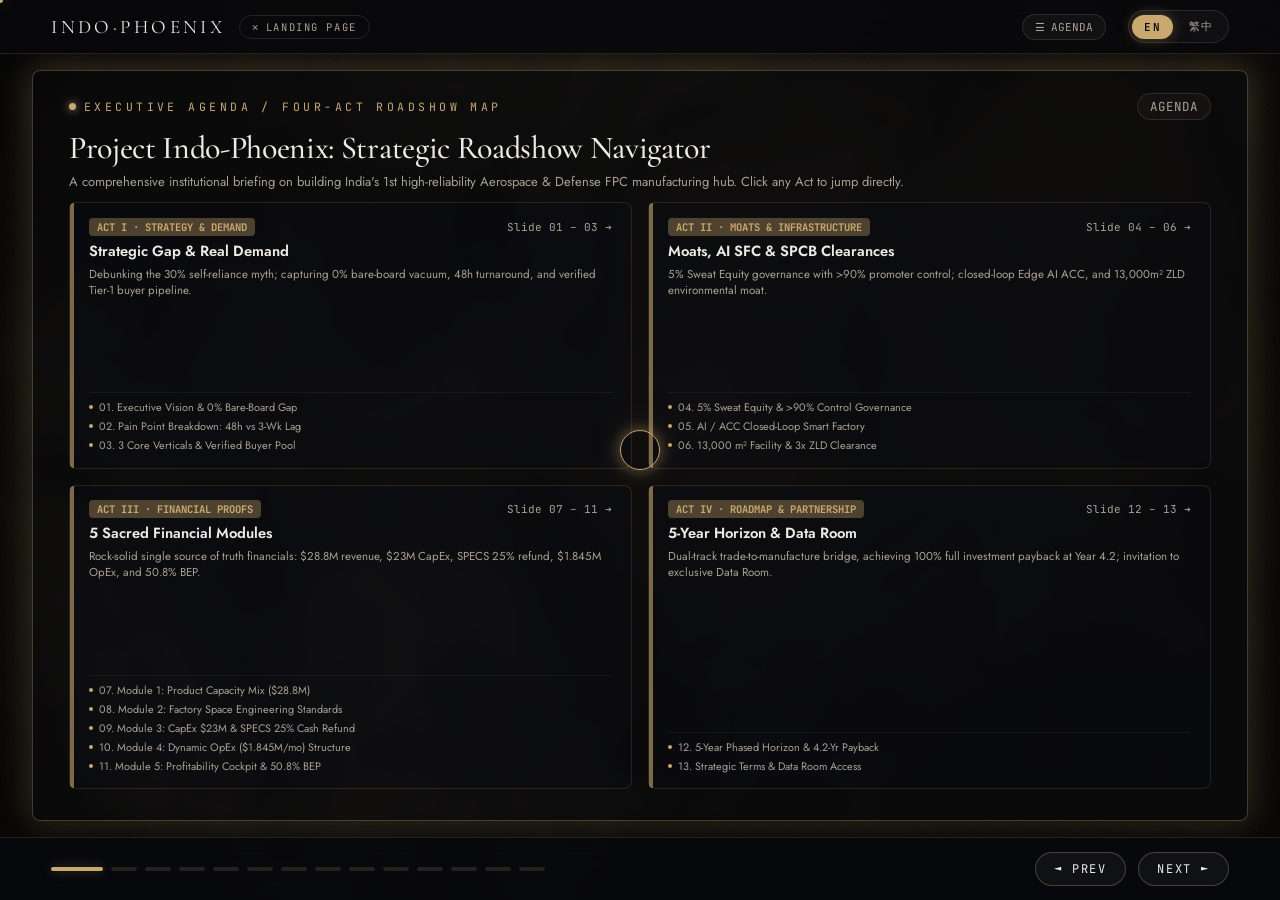
==== commit ee95297a: "fix(presentation): remove MII placeholder leak, change input to password masking, eliminate mixed bi" ====
--- a/presentation.html
+++ b/presentation.html
@@ -80,13 +80,13 @@
       <div class="passcode-modal-desc" id="passcodeModalDesc">
         本資料室收錄 23 份專案深度研報與核心買家名冊，請輸入訪問密碼進入：
       </div>
-      <input type="text" id="passcodeInput" class="passcode-input" placeholder="MII" maxlength="10" autocomplete="off" onkeydown="if(event.key==='Enter') verifyPasscodeAndOpen();" />
+      <input type="password" id="passcodeInput" class="passcode-input" placeholder="••••" maxlength="10" autocomplete="off" onkeydown="if(event.key==='Enter') verifyPasscodeAndOpen();" />
       <div class="passcode-hint-box" id="passcodeModalHint">
-        💡 <strong>通行提示</strong>：若您尚未取得密碼，請在左側留言板送出意向，系統將自動發送通行密碼至您的登記郵箱。
+        <strong>通行提示</strong>：若您尚未取得密碼，請在左側留言板送出意向，系統將發送通行密碼至您的登記郵箱。
       </div>
       <div class="passcode-btn-row">
-        <button class="btn-modal-cancel" onclick="closePasscodeModal()">取消 / Cancel</button>
-        <button class="btn-modal-confirm" onclick="verifyPasscodeAndOpen()">解鎖進入 / Enter ↗</button>
+        <button class="btn-modal-cancel" id="btnPasscodeCancel" onclick="closePasscodeModal()">取消</button>
+        <button class="btn-modal-confirm" id="btnPasscodeConfirm" onclick="verifyPasscodeAndOpen()">解鎖進入 ↗</button>
       </div>
     </div>
   </div>
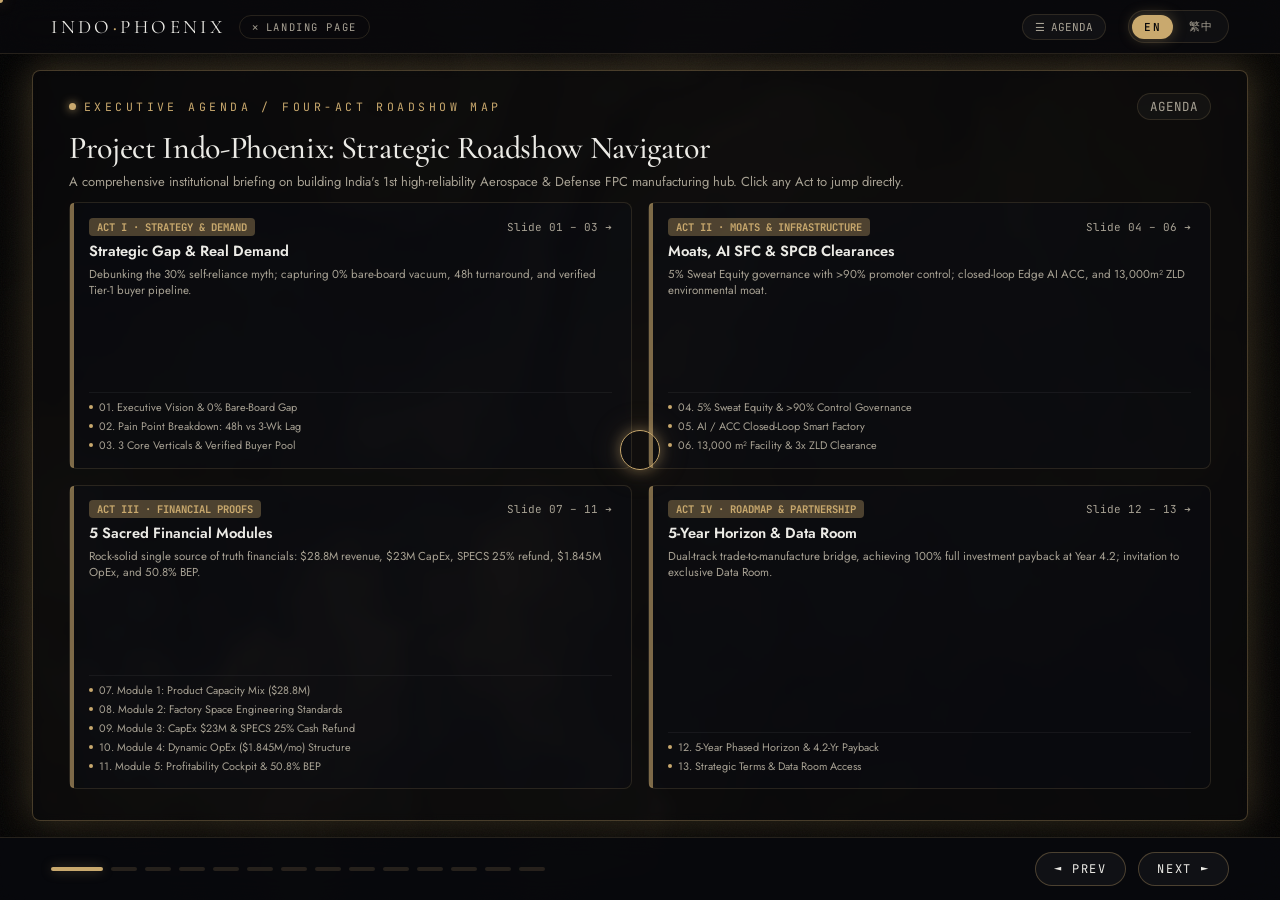
==== commit c3c1b2d5: "feat: enable cross-template direct landing to Slide 13 for Contact & CTA buttons" ====
--- a/presentation.html
+++ b/presentation.html
@@ -15,7 +15,6 @@
 </head>
 <body data-template="a">
   <canvas id="bg-canvas"></canvas>
-  <canvas id="fx-canvas"></canvas>
   <div class="grain"></div>
 
   <!-- Top Control Bar -->
--- a/assets/css/base.css
+++ b/assets/css/base.css
@@ -10,7 +10,29 @@
   --ease: cubic-bezier(.16, 1, .3, 1);
 }
 
-html { -webkit-font-smoothing: antialiased; text-rendering: optimizeLegibility; }
+html {
+  -webkit-font-smoothing: antialiased; text-rendering: optimizeLegibility;
+  scrollbar-width: thin;
+  scrollbar-color: rgba(201, 169, 110, 0.35) transparent;
+}
+
+/* Custom Ultra-Slim Luxury Dark Gold Scrollbar */
+::-webkit-scrollbar {
+  width: 5px;
+  height: 5px;
+}
+::-webkit-scrollbar-track {
+  background: rgba(10, 10, 11, 0.6);
+}
+::-webkit-scrollbar-thumb {
+  background: rgba(201, 169, 110, 0.3);
+  border-radius: 999px;
+  transition: background 0.3s var(--ease);
+}
+::-webkit-scrollbar-thumb:hover {
+  background: rgba(201, 169, 110, 0.7);
+  box-shadow: 0 0 10px rgba(201, 169, 110, 0.5);
+}
 
 body {
   background: var(--bg, #0a0a0b);
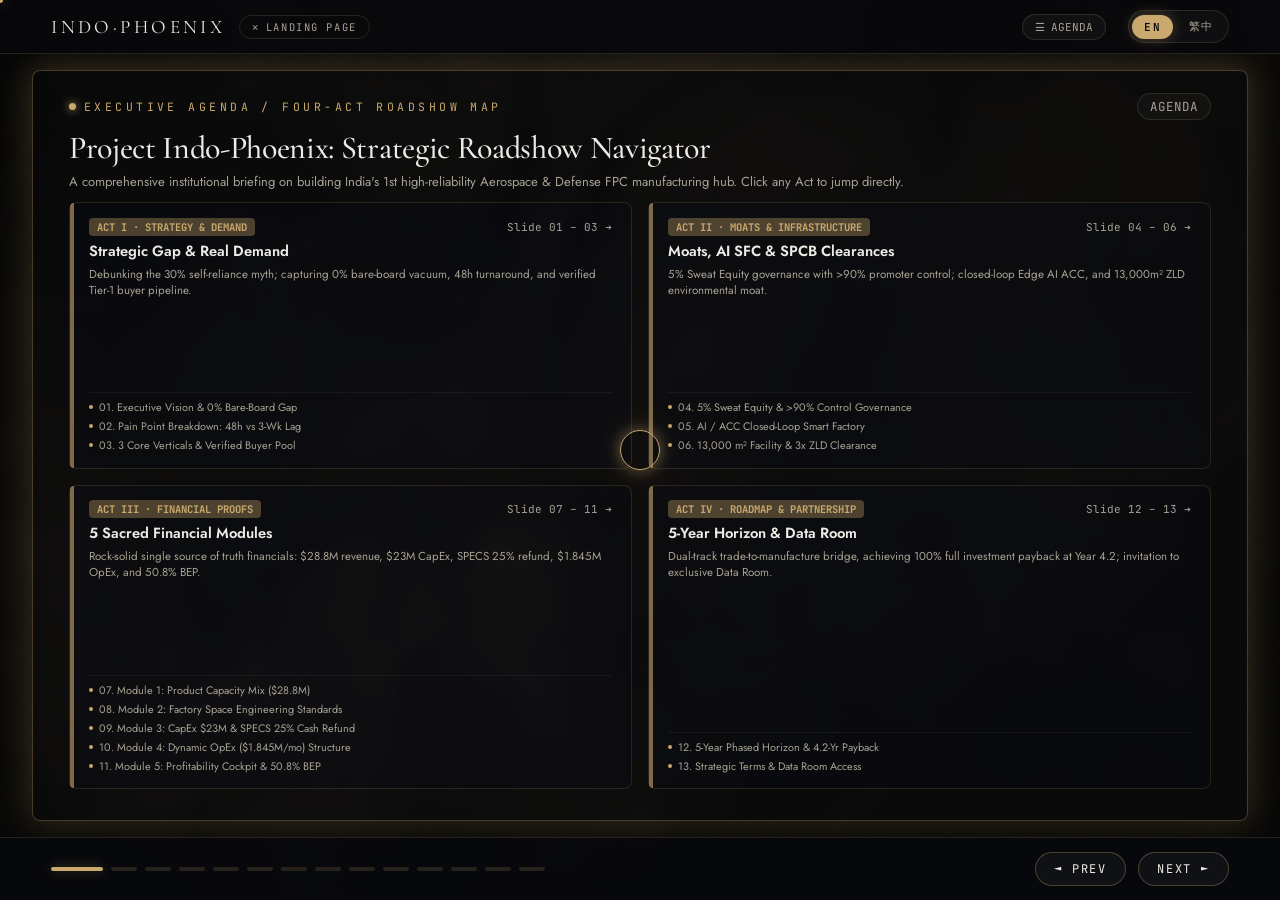
==== commit ebc8c5e7: "feat(mobile): add elegant automatic portrait rotate shield for WebPPT on mobile devices" ====
--- a/presentation.html
+++ b/presentation.html
@@ -14,6 +14,21 @@
   <link rel="stylesheet" href="assets/css/presentation.css">
 </head>
 <body data-template="a">
+  <!-- Mobile Portrait Rotate Shield (Auto hides on Landscape / Desktop) -->
+  <div class="rotate-shield" id="rotateShield">
+    <div class="rotate-shield-box">
+      <div class="rotate-icon-anim">
+        <svg width="48" height="48" viewBox="0 0 24 24" fill="none" stroke="var(--accent)" stroke-width="2">
+          <rect x="4" y="2" width="16" height="20" rx="2" ry="2" transform="rotate(0 12 12)"></rect>
+          <path d="M12 18h.01"></path>
+        </svg>
+        <span class="rotate-arrow">↻</span>
+      </div>
+      <div class="rotate-title">請將手機橫向旋轉瀏覽</div>
+      <div class="rotate-sub">Rotate device for 16:9 Executive Pitch Deck</div>
+    </div>
+  </div>
+
   <canvas id="bg-canvas"></canvas>
   <div class="grain"></div>
 
--- a/assets/css/presentation.css
+++ b/assets/css/presentation.css
@@ -1542,4 +1542,60 @@
     .btn-nav:hover {
       background: var(--accent); color: var(--bg);
       box-shadow: 0 0 16px var(--accent-glow);
+    }
+
+    /* ═══════════════════════════════════════════════════════════════
+       MOBILE PORTRAIT ROTATE SHIELD (100% Zero Impact on Desktop)
+       ═══════════════════════════════════════════════════════════════ */
+    .rotate-shield {
+      display: none;
+    }
+    @media screen and (orientation: portrait) and (max-width: 900px) {
+      .rotate-shield {
+        display: flex;
+        position: fixed; inset: 0; z-index: 99999;
+        background: rgba(9, 9, 11, 0.96);
+        backdrop-filter: blur(20px);
+        -webkit-backdrop-filter: blur(20px);
+        align-items: center; justify-content: center;
+        padding: 30px; text-align: center;
+      }
+      .rotate-shield-box {
+        background: var(--bg-card);
+        border: 1px solid var(--line);
+        border-radius: var(--card-radius);
+        padding: 36px 28px;
+        box-shadow: 0 20px 50px rgba(0,0,0,0.8), 0 0 30px var(--accent-glow);
+        display: flex; flex-direction: column; align-items: center; gap: 16px;
+      }
+      .rotate-icon-anim {
+        position: relative; width: 60px; height: 60px;
+        display: flex; align-items: center; justify-content: center;
+      }
+      .rotate-icon-anim svg {
+        animation: phoneSpin 2.4s ease-in-out infinite;
+      }
+      .rotate-arrow {
+        position: absolute; right: -8px; top: -4px;
+        font-size: 20px; color: var(--accent);
+        animation: arrowSpin 2.4s linear infinite;
+      }
+      .rotate-title {
+        font-family: var(--font-display); font-size: 20px; font-weight: 600;
+        color: var(--ink); letter-spacing: 0.05em;
+      }
+      .rotate-sub {
+        font-size: 13px; color: var(--ink-sub); line-height: 1.5;
+        max-width: 240px;
+      }
+      @keyframes phoneSpin {
+        0%, 20% { transform: rotate(0deg); }
+        50%, 80% { transform: rotate(-90deg); }
+        100% { transform: rotate(0deg); }
+      }
+      @keyframes arrowSpin {
+        0% { transform: rotate(0deg); opacity: 0.3; }
+        50% { transform: rotate(180deg); opacity: 1; }
+        100% { transform: rotate(360deg); opacity: 0.3; }
+      }
     }
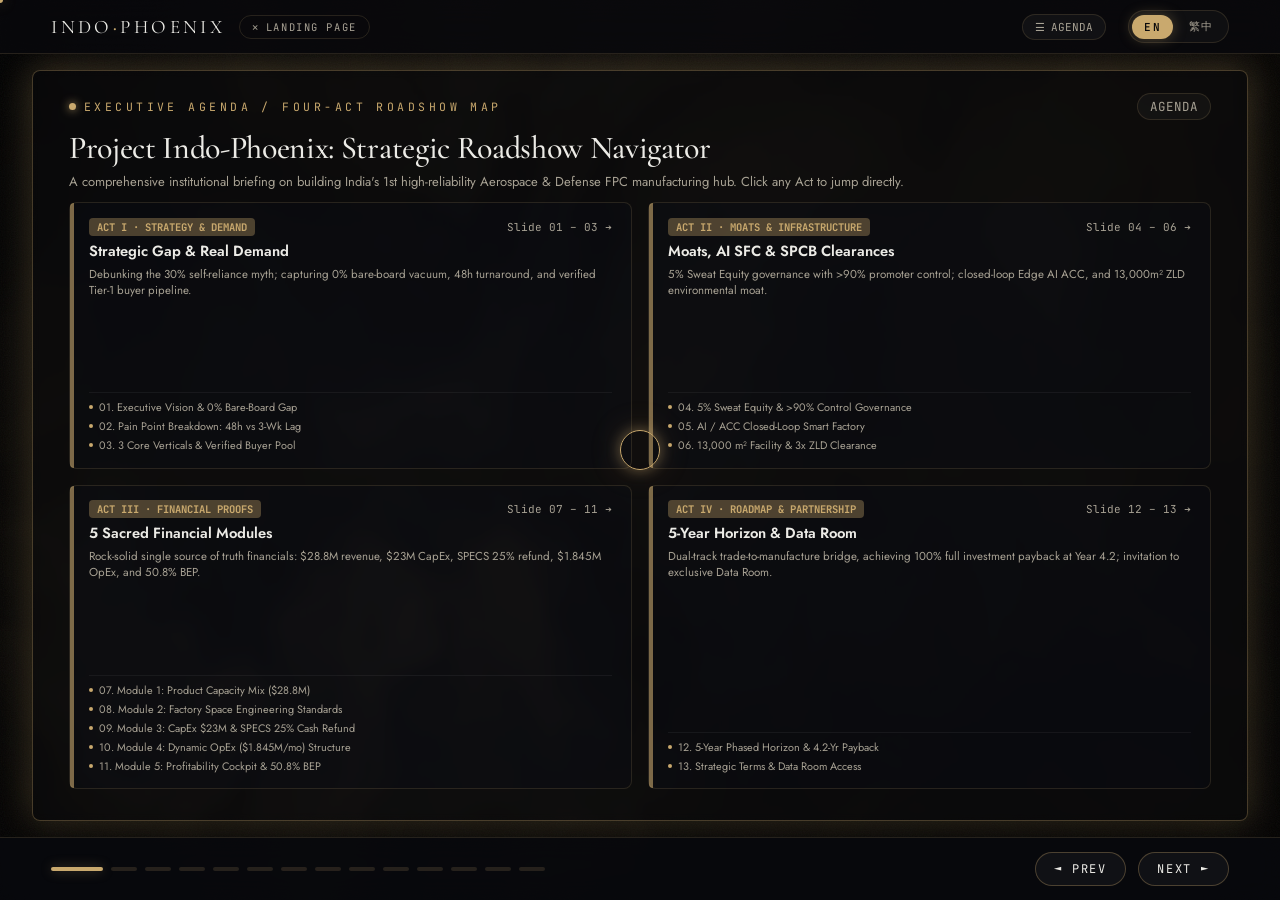
==== commit 464c48a5: "fix(mobile): fix template-a stats contrast, template-b hud overflow, and add fullscreen rotate shiel" ====
--- a/presentation.html
+++ b/presentation.html
@@ -25,7 +25,14 @@
         <span class="rotate-arrow">↻</span>
       </div>
       <div class="rotate-title">請將手機橫向旋轉瀏覽</div>
-      <div class="rotate-sub">Rotate device for 16:9 Executive Pitch Deck</div>
+      <div class="rotate-sub">建議橫放手機以獲得 16:9 旗艦投影片體驗</div>
+      
+      <button class="btn-rotate-fullscreen" onclick="requestDeckFullscreen()">
+        <span>⛶</span> 一鍵進入全螢幕橫屏
+      </button>
+      <button class="btn-rotate-dismiss" onclick="dismissRotateShield()">
+        直屏直接瀏覽 ➔
+      </button>
     </div>
   </div>
 
--- a/assets/css/presentation.css
+++ b/assets/css/presentation.css
@@ -1586,7 +1586,35 @@
       }
       .rotate-sub {
         font-size: 13px; color: var(--ink-sub); line-height: 1.5;
-        max-width: 240px;
+        max-width: 260px;
+      }
+      .btn-rotate-fullscreen {
+        margin-top: 6px;
+        background: var(--accent);
+        color: var(--bg);
+        border: none;
+        padding: 12px 24px;
+        border-radius: var(--tag-radius);
+        font-family: var(--font-display);
+        font-size: 15px; font-weight: 700;
+        letter-spacing: 0.05em;
+        cursor: pointer;
+        display: flex; align-items: center; gap: 8px;
+        box-shadow: 0 0 20px var(--accent-glow);
+        transition: transform 0.2s var(--ease);
+      }
+      .btn-rotate-fullscreen:active {
+        transform: scale(0.96);
+      }
+      .btn-rotate-dismiss {
+        background: transparent;
+        border: none;
+        color: var(--ink-sub);
+        font-size: 12px;
+        text-decoration: underline;
+        cursor: pointer;
+        padding: 6px 12px;
+        margin-top: -4px;
       }
       @keyframes phoneSpin {
         0%, 20% { transform: rotate(0deg); }
@@ -1598,4 +1626,43 @@
         50% { transform: rotate(180deg); opacity: 1; }
         100% { transform: rotate(360deg); opacity: 0.3; }
       }
+    }
+
+    /* ═══════════════════════════════════════════════════════════════
+       MOBILE LANDSCAPE / SHORT SCREEN RESCUE (Fix Height Clipping)
+       ═══════════════════════════════════════════════════════════════ */
+    @media screen and (max-height: 580px) {
+      .deck-stage {
+        padding: 8px 14px;
+        align-items: flex-start;
+        overflow-y: auto;
+      }
+      .slide-wrapper {
+        height: auto;
+        min-height: calc(100vh - 70px);
+        max-height: none;
+        padding: 16px 20px;
+        overflow: visible;
+      }
+      .deck-topbar {
+        padding: 6px 16px;
+      }
+      .deck-footer {
+        padding: 8px 16px;
+      }
+      .cta-hub-grid {
+        grid-template-columns: 1fr;
+        gap: 16px;
+      }
+      .cta-form-card, .cta-ai-card {
+        padding: 16px;
+      }
+      .slide-title {
+        font-size: 20px;
+        margin-bottom: 4px;
+      }
+      .slide-desc {
+        font-size: 12px;
+        margin-bottom: 10px;
+      }
     }
